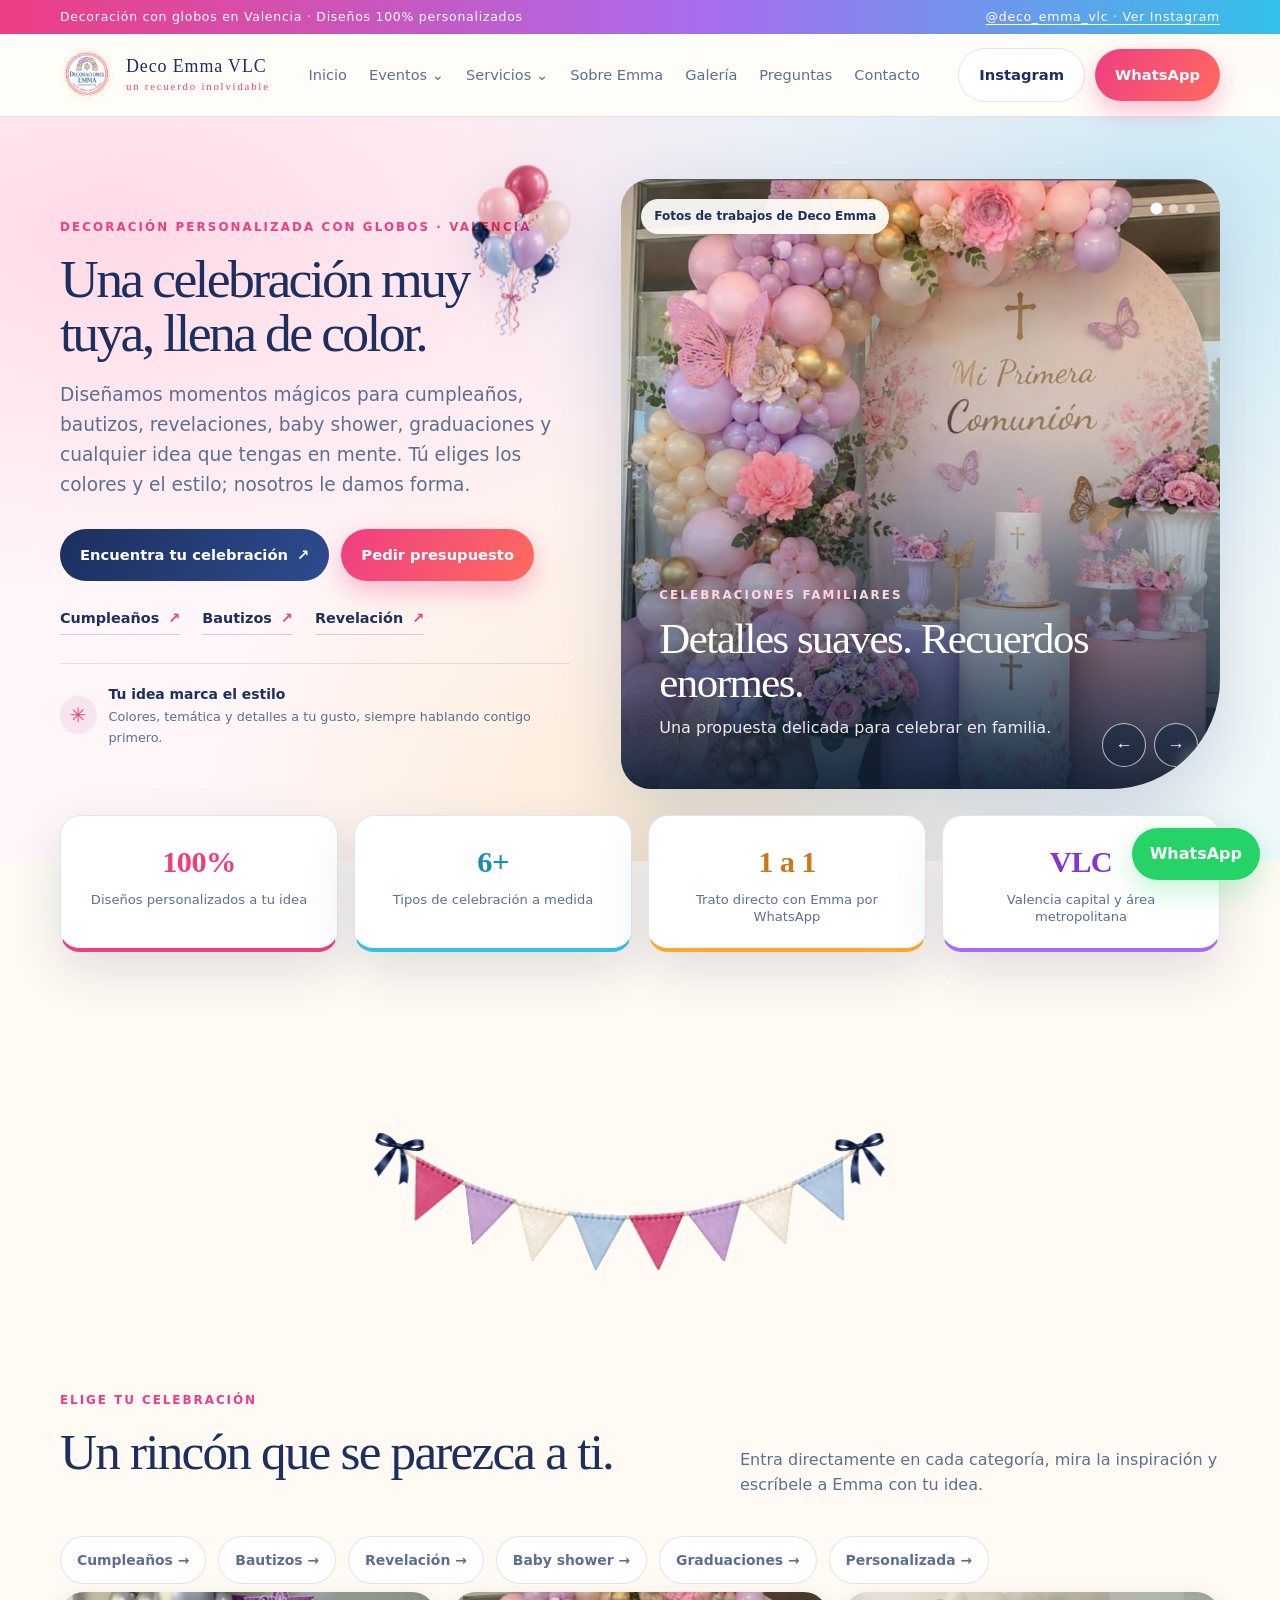
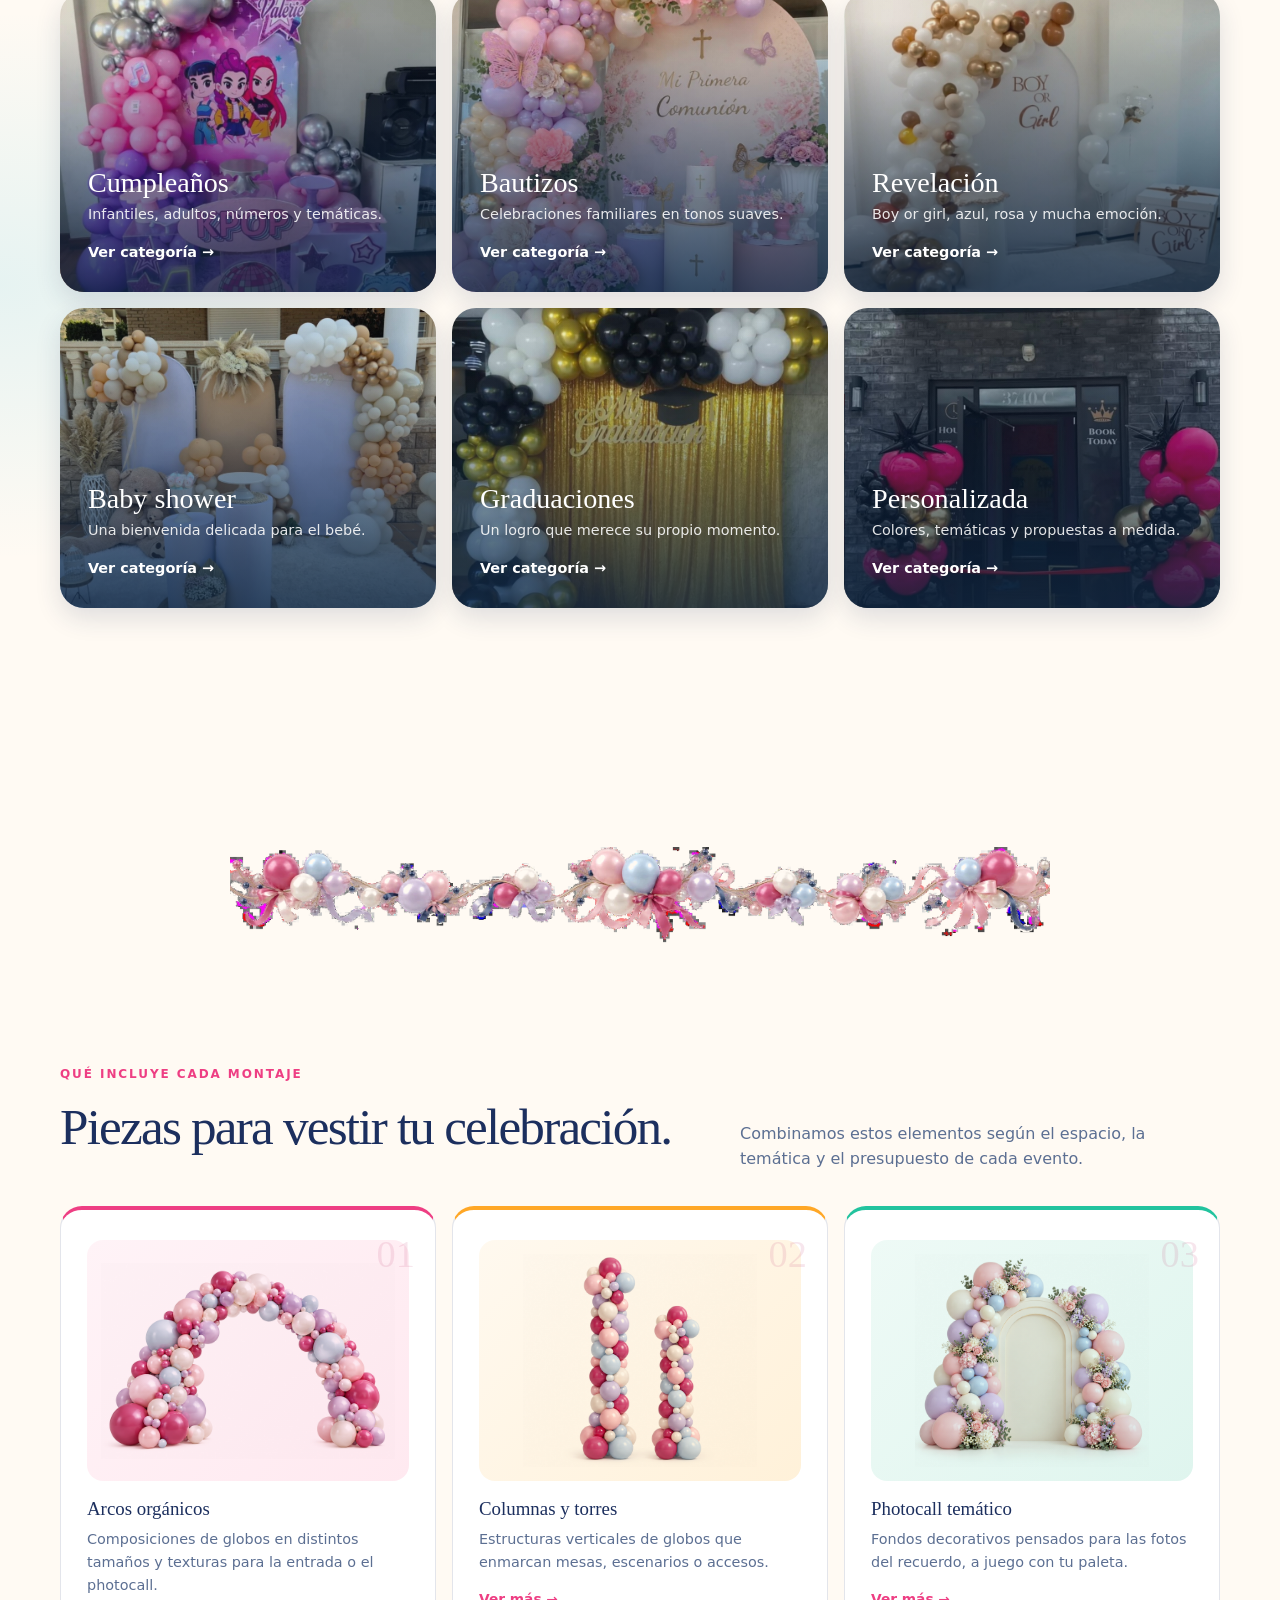
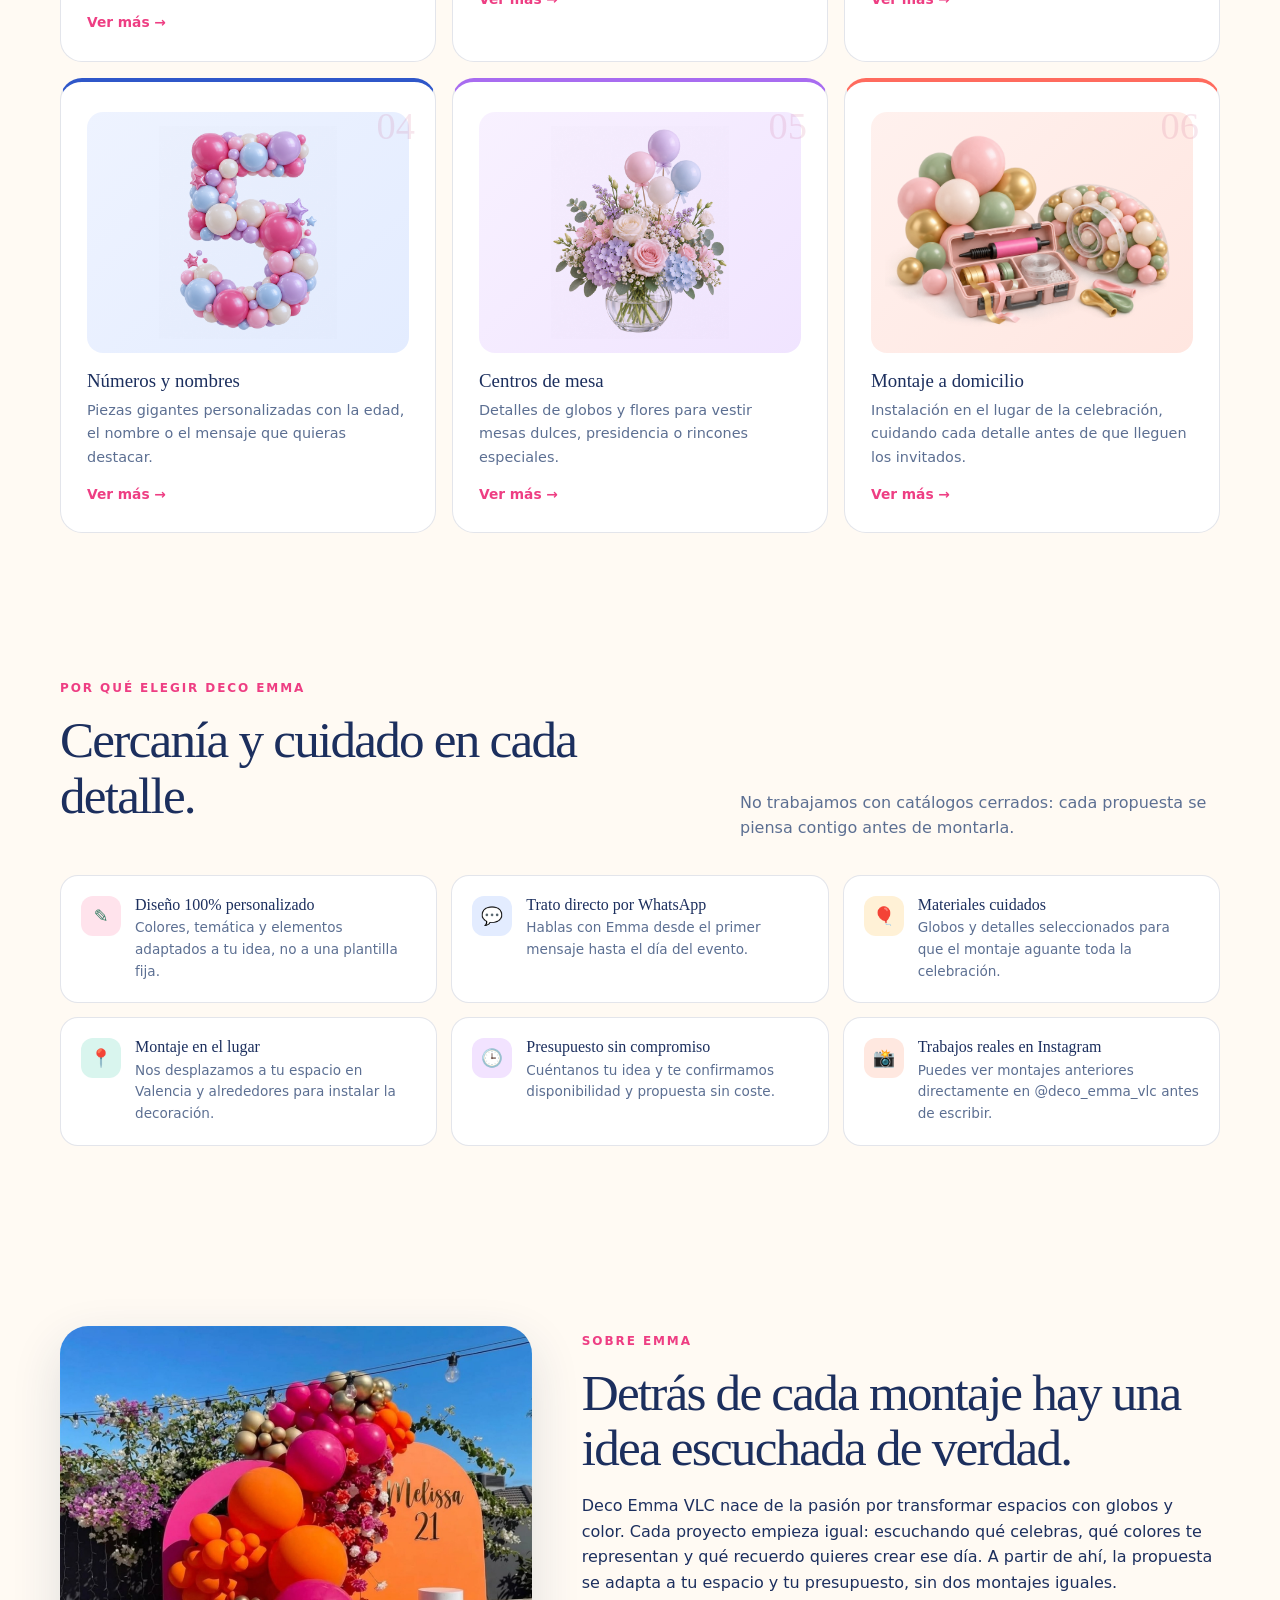
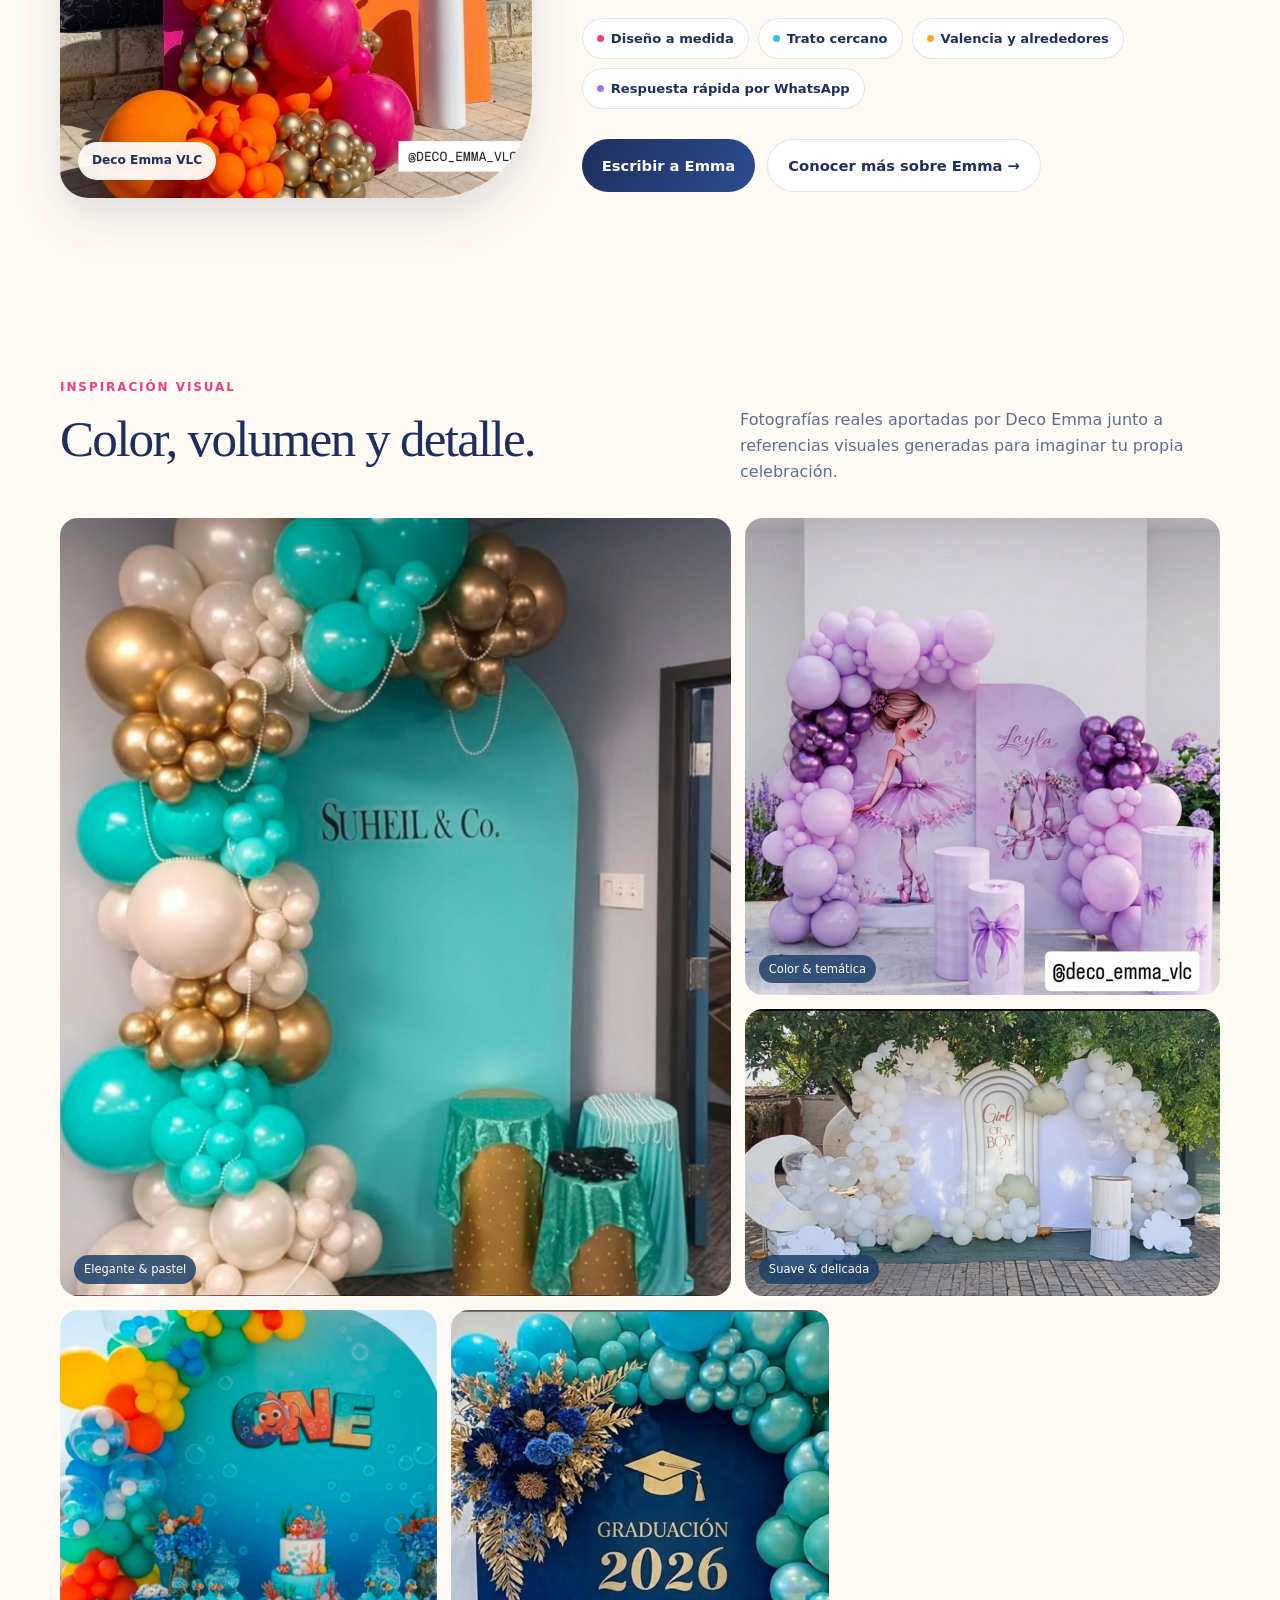
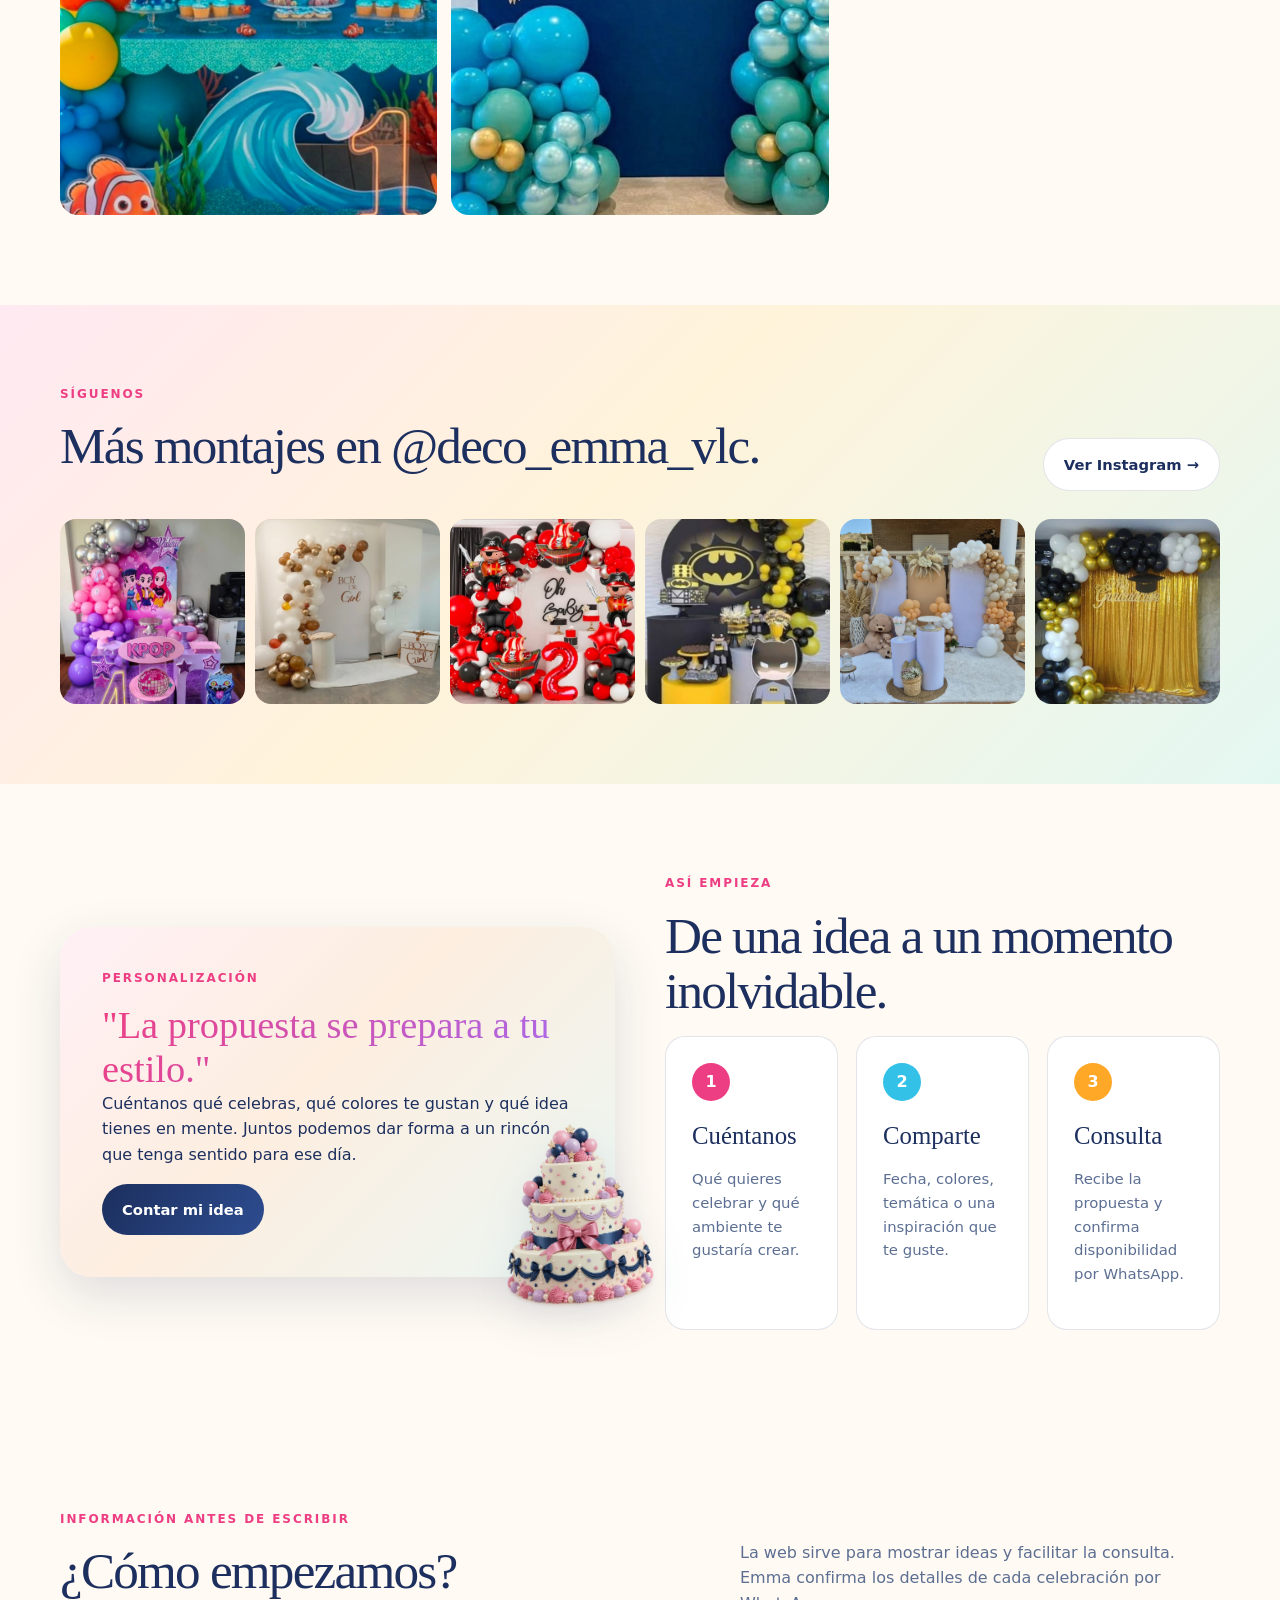
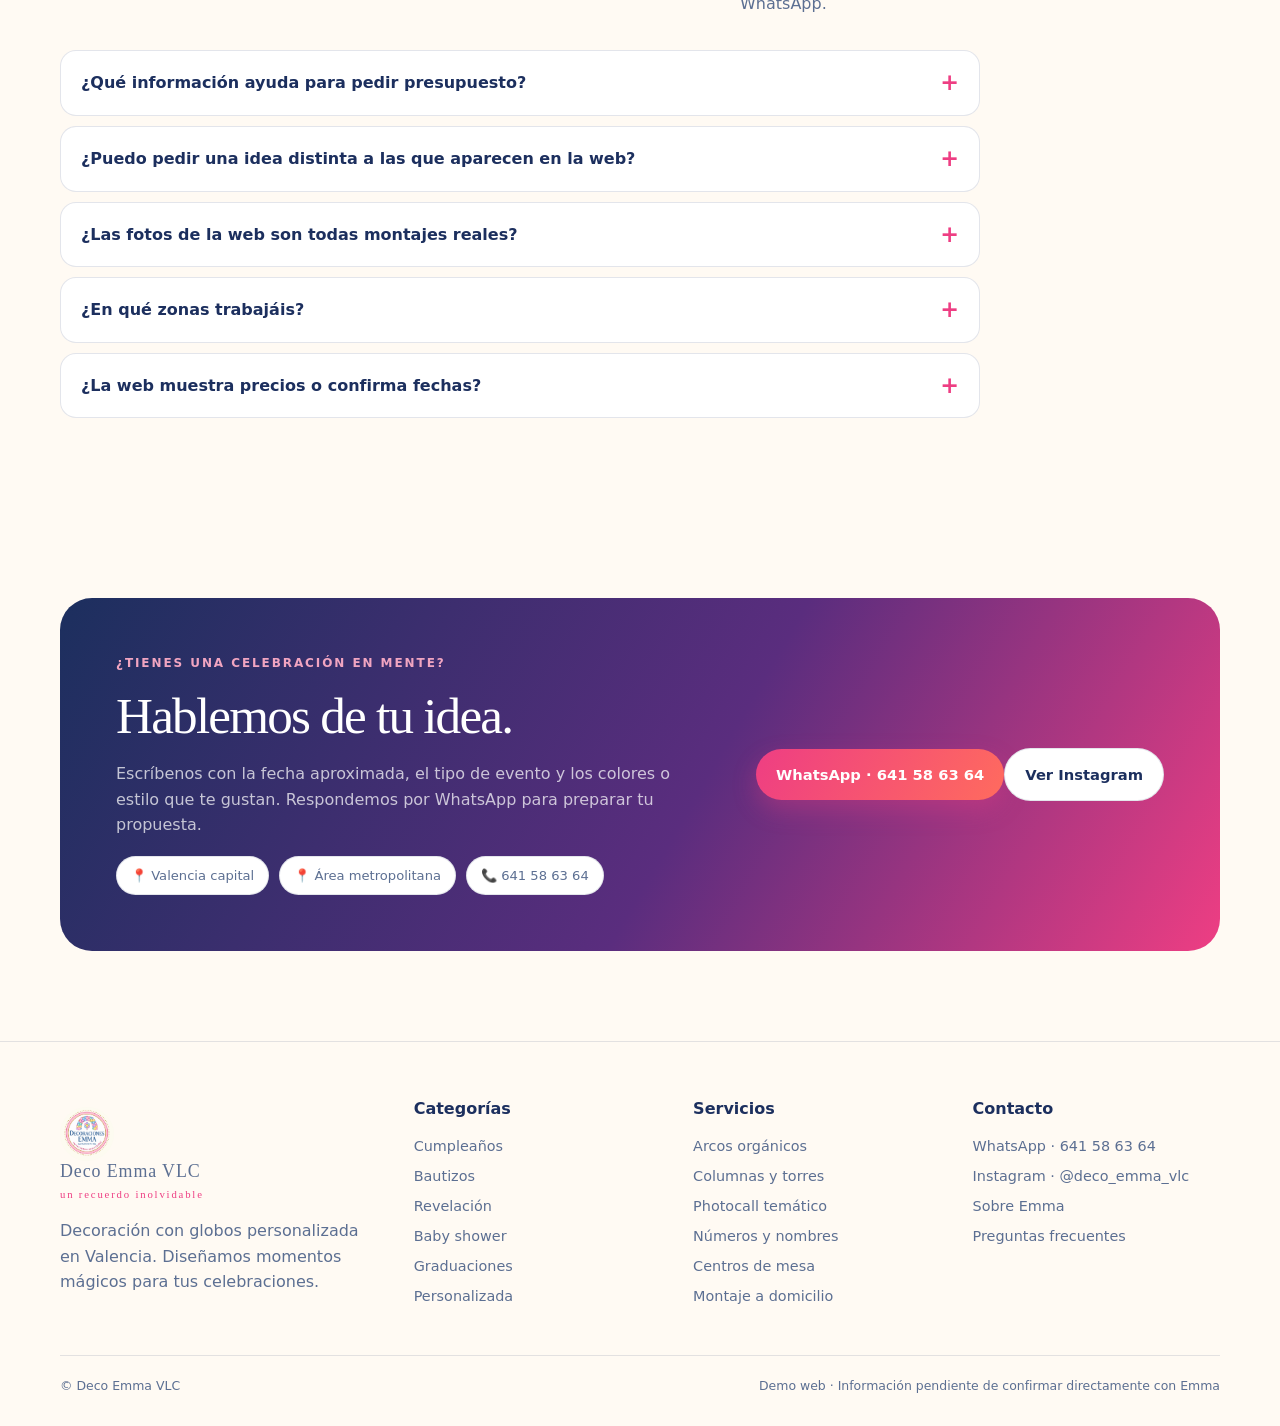
==== index.html @ 706a5e20 "Reemplaza la cenefa de banderines por versiones con fondo transparente real La imagen anterior mostr" ====
<!doctype html><html lang="es"><head>
<meta charset="utf-8"><meta name="viewport" content="width=device-width,initial-scale=1">
<title>Deco Emma VLC | Decoración con globos en Valencia</title><meta name="description" content="Decoración con globos personalizada en Valencia: cumpleaños, bautizos, revelaciones, baby shower, graduaciones y eventos a medida. Presupuesto por WhatsApp.">
<meta property="og:title" content="Deco Emma VLC | Decoración con globos en Valencia"><meta property="og:description" content="Cumpleaños, bautizos, revelaciones y mucho más. Diseños personalizados y trato directo con Emma."><meta property="og:image" content="assets/images/hero-decoemma.png">
<link rel="icon" href="logo.png"><link rel="stylesheet" href="assets/css/styles.css">
</head><body>
<div class="topbar"><div class="container topbar-inner"><span>Decoración con globos en Valencia · Diseños 100% personalizados</span><a href="https://www.instagram.com/deco_emma_vlc/" target="_blank" rel="noopener noreferrer">@deco_emma_vlc · Ver Instagram</a></div></div>
<header class="site-header"><div class="container nav"><a class="brand" href="index.html"><img src="logo.png" alt="Logo Deco Emma VLC"><span class="brand-name">Deco Emma VLC<span>un recuerdo inolvidable</span></span></a><button class="menu-toggle" aria-label="Abrir menú" aria-expanded="false">☰</button><nav class="nav-links" aria-label="Navegación principal"><a href="index.html">Inicio</a><a href="#categorias">Categorías</a><a href="#servicios">Servicios</a><a href="sobre-emma.html">Sobre Emma</a><a href="#inspiracion">Galería</a><a href="#preguntas">Preguntas</a><a href="#contacto">Contacto</a></nav><div class="nav-ctas"><a class="btn btn-soft" href="https://www.instagram.com/deco_emma_vlc/" target="_blank" rel="noopener noreferrer">Instagram</a><a class="btn btn-pink" href="https://wa.me/34641586364?text=Hola%20Emma%2C%20me%20gustar%C3%ADa%20consultar%20una%20decoraci%C3%B3n%20para%20mi%20celebraci%C3%B3n." target="_blank" rel="noopener noreferrer">WhatsApp</a></div></div></header>
<main>

<section class="hero"><div class="container hero-grid"><div class="hero-copy reveal"><img class="decor-img decor-balloons-hero" src="assets/images/decor/decor-balloons.webp" alt="" aria-hidden="true"><div class="eyebrow">Decoración personalizada con globos · Valencia</div><h1>Una celebración muy tuya, llena de color.</h1><p class="lead">Diseñamos momentos mágicos para cumpleaños, bautizos, revelaciones, baby shower, graduaciones y cualquier idea que tengas en mente. Tú eliges los colores y el estilo; nosotros le damos forma.</p><div class="hero-actions"><a class="btn btn-primary" href="#categorias">Encuentra tu celebración <span>↗</span></a><a class="btn btn-pink" href="https://wa.me/34641586364?text=Hola%20Emma%2C%20quiero%20consultar%20una%20decoraci%C3%B3n%20de%20globos%20personalizada." target="_blank" rel="noopener noreferrer">Pedir presupuesto</a></div><div class="hero-event-links" aria-label="Eventos destacados"><a href="cumpleanos.html">Cumpleaños <span>↗</span></a><a href="bautizos.html">Bautizos <span>↗</span></a><a href="revelacion.html">Revelación <span>↗</span></a></div><div class="hero-proof"><span class="proof-mark" aria-hidden="true">✳</span><span><strong>Tu idea marca el estilo</strong><small>Colores, temática y detalles a tu gusto, siempre hablando contigo primero.</small></span></div></div><div class="hero-banner" aria-label="Fotografías de decoraciones de Deco Emma"><div class="hero-slide active"><img src="assets/images/social-web/social-194041.jpg" alt="Decoración de bautizo en tonos rosa y lavanda con globos y flores"><div class="hero-slide-copy"><div class="eyebrow">Celebraciones familiares</div><h2>Detalles suaves. Recuerdos enormes.</h2><p>Una propuesta delicada para celebrar en familia.</p></div></div><div class="hero-slide"><img src="assets/images/social-web/social-193904.jpg" alt="Montaje de cumpleaños temático con globos fucsia y morados"><div class="hero-slide-copy"><div class="eyebrow">Cumpleaños temáticos</div><h2>Que su mundo favorito cobre vida.</h2><p>Color, globos y una temática muy especial.</p></div></div><div class="hero-slide"><img src="assets/images/social-web/social-194018.jpg" alt="Decoración de graduación con cortina dorada y globos negros, blancos y dorados"><div class="hero-slide-copy"><div class="eyebrow">Un logro para celebrar</div><h2>Hoy todo el esfuerzo brilla.</h2><p>Una celebración con presencia y personalidad.</p></div></div><div class="hero-photo-label">Fotos de trabajos de Deco Emma</div><div class="hero-dots" aria-label="Seleccionar fotografía"><button class="active" data-slide="0" aria-label="Ver fotografía 1"></button><button data-slide="1" aria-label="Ver fotografía 2"></button><button data-slide="2" aria-label="Ver fotografía 3"></button></div><div class="hero-controls"><button data-prev aria-label="Fotografía anterior">←</button><button data-next aria-label="Fotografía siguiente">→</button></div></div></div></section>

<div class="container"><div class="stats-bar reveal"><div class="stat-card"><strong>100%</strong><span>Diseños personalizados a tu idea</span></div><div class="stat-card"><strong>6+</strong><span>Tipos de celebración a medida</span></div><div class="stat-card"><strong>1 a 1</strong><span>Trato directo con Emma por WhatsApp</span></div><div class="stat-card"><strong>VLC</strong><span>Valencia capital y área metropolitana</span></div></div></div>

<section class="section" id="categorias"><div class="container"><img class="decor-garland-img decor-garland-flags" src="assets/images/decor/decor-garland-flags.png" alt="" aria-hidden="true"><div class="section-head"><div><div class="kicker">Elige tu celebración</div><h2>Un rincón que se parezca a ti.</h2></div><p>Entra directamente en cada categoría, mira la inspiración y escríbele a Emma con tu idea.</p></div><div class="service-strip"><a class="service-pill" href="cumpleanos.html">Cumpleaños →</a><a class="service-pill" href="bautizos.html">Bautizos →</a><a class="service-pill" href="revelacion.html">Revelación →</a><a class="service-pill" href="baby-shower.html">Baby shower →</a><a class="service-pill" href="graduaciones.html">Graduaciones →</a><a class="service-pill" href="decoracion-personalizada.html">Personalizada →</a></div><div class="category-grid">
<a class="category-card cc-cumpleanos" href="cumpleanos.html"><h3>Cumpleaños</h3><p>Infantiles, adultos, números y temáticas.</p><span class="card-arrow">Ver categoría →</span></a><a class="category-card cc-bautizos" href="bautizos.html"><h3>Bautizos</h3><p>Celebraciones familiares en tonos suaves.</p><span class="card-arrow">Ver categoría →</span></a><a class="category-card cc-revelacion" href="revelacion.html"><h3>Revelación</h3><p>Boy or girl, azul, rosa y mucha emoción.</p><span class="card-arrow">Ver categoría →</span></a><a class="category-card cc-babyshower" href="baby-shower.html"><h3>Baby shower</h3><p>Una bienvenida delicada para el bebé.</p><span class="card-arrow">Ver categoría →</span></a><a class="category-card cc-graduaciones" href="graduaciones.html"><h3>Graduaciones</h3><p>Un logro que merece su propio momento.</p><span class="card-arrow">Ver categoría →</span></a><a class="category-card cc-personalizada" href="decoracion-personalizada.html"><h3>Personalizada</h3><p>Colores, temáticas y propuestas a medida.</p><span class="card-arrow">Ver categoría →</span></a>
</div></div></section>

<section class="section section-tight" id="servicios"><div class="container"><img class="decor-garland-img decor-garland-balloons-banner" src="assets/images/decor/decor-garland-balloons.png" alt="" aria-hidden="true"><div class="section-head"><div><div class="kicker">Qué incluye cada montaje</div><h2>Piezas para vestir tu celebración.</h2></div><p>Combinamos estos elementos según el espacio, la temática y el presupuesto de cada evento.</p></div><div class="services-grid">
<a class="service-num-card" href="arcos-organicos.html"><span class="num">01</span><div class="service-img-wrap"><img src="assets/images/arco-organico.png" alt="Arco orgánico de globos en tonos pastel para la entrada de una celebración" loading="lazy"></div><h3>Arcos orgánicos</h3><p>Composiciones de globos en distintos tamaños y texturas para la entrada o el photocall.</p><span class="service-more">Ver más →</span></a>
<a class="service-num-card" href="columnas-torres.html"><span class="num">02</span><div class="service-img-wrap"><img src="assets/images/columnas-globos.png" alt="Columnas de globos de distintas alturas en tonos pastel" loading="lazy"></div><h3>Columnas y torres</h3><p>Estructuras verticales de globos que enmarcan mesas, escenarios o accesos.</p><span class="service-more">Ver más →</span></a>
<a class="service-num-card" href="photocall-tematico.html"><span class="num">03</span><div class="service-img-wrap"><img src="assets/images/photocall.png" alt="Photocall con arco de globos y flores en tonos pastel" loading="lazy"></div><h3>Photocall temático</h3><p>Fondos decorativos pensados para las fotos del recuerdo, a juego con tu paleta.</p><span class="service-more">Ver más →</span></a>
<a class="service-num-card" href="numeros-nombres.html"><span class="num">04</span><div class="service-img-wrap"><img src="assets/images/numeros-nombres.png" alt="Número gigante decorado con globos en tonos pastel" loading="lazy"></div><h3>Números y nombres</h3><p>Piezas gigantes personalizadas con la edad, el nombre o el mensaje que quieras destacar.</p><span class="service-more">Ver más →</span></a>
<a class="service-num-card" href="centros-mesa.html"><span class="num">05</span><div class="service-img-wrap"><img src="assets/images/centro-mesa.png" alt="Centro de mesa con flores y globos en tonos pastel" loading="lazy"></div><h3>Centros de mesa</h3><p>Detalles de globos y flores para vestir mesas dulces, presidencia o rincones especiales.</p><span class="service-more">Ver más →</span></a>
<a class="service-num-card" href="montaje-domicilio.html"><span class="num">06</span><div class="service-img-wrap"><img src="assets/images/montaje-domicilio.png" alt="Maletín de montaje con globos, cintas y herramientas para la instalación a domicilio" loading="lazy"></div><h3>Montaje a domicilio</h3><p>Instalación en el lugar de la celebración, cuidando cada detalle antes de que lleguen los invitados.</p><span class="service-more">Ver más →</span></a>
</div></div></section>

<section class="section section-tight"><div class="container"><div class="section-head"><div><div class="kicker">Por qué elegir Deco Emma</div><h2>Cercanía y cuidado en cada detalle.</h2></div><p>No trabajamos con catálogos cerrados: cada propuesta se piensa contigo antes de montarla.</p></div><div class="trust-grid">
<div class="trust-item"><div class="icon">✎</div><div><h3>Diseño 100% personalizado</h3><p>Colores, temática y elementos adaptados a tu idea, no a una plantilla fija.</p></div></div>
<div class="trust-item"><div class="icon">💬</div><div><h3>Trato directo por WhatsApp</h3><p>Hablas con Emma desde el primer mensaje hasta el día del evento.</p></div></div>
<div class="trust-item"><div class="icon">🎈</div><div><h3>Materiales cuidados</h3><p>Globos y detalles seleccionados para que el montaje aguante toda la celebración.</p></div></div>
<div class="trust-item"><div class="icon">📍</div><div><h3>Montaje en el lugar</h3><p>Nos desplazamos a tu espacio en Valencia y alrededores para instalar la decoración.</p></div></div>
<div class="trust-item"><div class="icon">🕒</div><div><h3>Presupuesto sin compromiso</h3><p>Cuéntanos tu idea y te confirmamos disponibilidad y propuesta sin coste.</p></div></div>
<div class="trust-item"><div class="icon">📸</div><div><h3>Trabajos reales en Instagram</h3><p>Puedes ver montajes anteriores directamente en @deco_emma_vlc antes de escribir.</p></div></div>
</div></div></section>

<section class="section" id="sobre-emma"><div class="container about-split"><div class="about-photo"><img src="assets/images/social-web/social-193930.jpg" alt="Detalle de un montaje de globos realizado por Deco Emma VLC"><span class="about-tag">Deco Emma VLC</span></div><div><div class="kicker">Sobre Emma</div><h2>Detrás de cada montaje hay una idea escuchada de verdad.</h2><p>Deco Emma VLC nace de la pasión por transformar espacios con globos y color. Cada proyecto empieza igual: escuchando qué celebras, qué colores te representan y qué recuerdo quieres crear ese día. A partir de ahí, la propuesta se adapta a tu espacio y tu presupuesto, sin dos montajes iguales.</p><div class="badge-row"><span class="badge-pill"><span class="dot"></span>Diseño a medida</span><span class="badge-pill"><span class="dot"></span>Trato cercano</span><span class="badge-pill"><span class="dot"></span>Valencia y alrededores</span><span class="badge-pill"><span class="dot"></span>Respuesta rápida por WhatsApp</span></div><div class="hero-actions"><a class="btn btn-primary" href="https://wa.me/34641586364?text=Hola%20Emma%2C%20me%20gustar%C3%ADa%20conocer%20m%C3%A1s%20sobre%20c%C3%B3mo%20trabajas." target="_blank" rel="noopener noreferrer">Escribir a Emma</a><a class="btn btn-soft" href="sobre-emma.html">Conocer más sobre Emma →</a></div></div></div></section>

<section class="section" id="inspiracion"><div class="container"><div class="section-head"><div><div class="kicker">Inspiración visual</div><h2>Color, volumen y detalle.</h2></div><p>Fotografías reales aportadas por Deco Emma junto a referencias visuales generadas para imaginar tu propia celebración.</p></div><div class="gallery"><figure><img data-lightbox="assets/images/social-web/social-194032.jpg" src="assets/images/social-web/social-194032.jpg" alt="Arco orgánico de globos en una celebración luminosa" loading="lazy"><figcaption>Elegante &amp; pastel</figcaption></figure><figure><img data-lightbox="assets/images/social-web/social-193919.jpg" src="assets/images/social-web/social-193919.jpg" alt="Decoración colorida de inspiración para cumpleaños" loading="lazy"><figcaption>Color &amp; temática</figcaption></figure><figure><img data-lightbox="assets/images/social-web/social-194003.jpg" src="assets/images/social-web/social-194003.jpg" alt="Decoración neutra de inspiración para baby shower" loading="lazy"><figcaption>Suave &amp; delicada</figcaption></figure><figure><img data-lightbox="assets/images/social-web/social-193950.jpg" src="assets/images/social-web/social-193950.jpg" alt="Detalle de globos de colores" loading="lazy"></figure><figure><img data-lightbox="assets/images/social-web/social-194025.jpg" src="assets/images/social-web/social-194025.jpg" alt="Detalle de globos en tonos neutros" loading="lazy"></figure></div></div></section>

<section class="insta-band"><div class="container"><div class="insta-head"><div><div class="kicker">Síguenos</div><h2>Más montajes en @deco_emma_vlc.</h2></div><a class="btn btn-soft" href="https://www.instagram.com/deco_emma_vlc/" target="_blank" rel="noopener noreferrer">Ver Instagram →</a></div><div class="insta-grid">
<a href="https://www.instagram.com/deco_emma_vlc/" target="_blank" rel="noopener noreferrer"><img src="assets/images/social-web/social-193904.jpg" alt="Trabajo publicado en Instagram por Deco Emma VLC" loading="lazy"></a>
<a href="https://www.instagram.com/deco_emma_vlc/" target="_blank" rel="noopener noreferrer"><img src="assets/images/social-web/social-193912.jpg" alt="Trabajo publicado en Instagram por Deco Emma VLC" loading="lazy"></a>
<a href="https://www.instagram.com/deco_emma_vlc/" target="_blank" rel="noopener noreferrer"><img src="assets/images/social-web/social-193924.jpg" alt="Trabajo publicado en Instagram por Deco Emma VLC" loading="lazy"></a>
<a href="https://www.instagram.com/deco_emma_vlc/" target="_blank" rel="noopener noreferrer"><img src="assets/images/social-web/social-193956.jpg" alt="Trabajo publicado en Instagram por Deco Emma VLC" loading="lazy"></a>
<a href="https://www.instagram.com/deco_emma_vlc/" target="_blank" rel="noopener noreferrer"><img src="assets/images/social-web/social-194009.jpg" alt="Trabajo publicado en Instagram por Deco Emma VLC" loading="lazy"></a>
<a href="https://www.instagram.com/deco_emma_vlc/" target="_blank" rel="noopener noreferrer"><img src="assets/images/social-web/social-194018.jpg" alt="Trabajo publicado en Instagram por Deco Emma VLC" loading="lazy"></a>
</div></div></section>

<section class="section"><div class="container split"><div class="soft-panel"><img class="decor-img decor-cake-panel" src="assets/images/decor/decor-cake.webp" alt="" aria-hidden="true"><div class="kicker">Personalización</div><div class="quote">"La propuesta se prepara a tu estilo."</div><p>Cuéntanos qué celebras, qué colores te gustan y qué idea tienes en mente. Juntos podemos dar forma a un rincón que tenga sentido para ese día.</p><a class="btn btn-primary" href="https://wa.me/34641586364?text=Hola%20Emma%2C%20te%20cuento%20mi%20idea%20para%20una%20decoraci%C3%B3n%20personalizada." target="_blank" rel="noopener noreferrer">Contar mi idea</a></div><div><div class="kicker">Así empieza</div><h2>De una idea a un momento inolvidable.</h2><div class="steps"><div class="step"><div class="step-no">1</div><h3>Cuéntanos</h3><p>Qué quieres celebrar y qué ambiente te gustaría crear.</p></div><div class="step"><div class="step-no">2</div><h3>Comparte</h3><p>Fecha, colores, temática o una inspiración que te guste.</p></div><div class="step"><div class="step-no">3</div><h3>Consulta</h3><p>Recibe la propuesta y confirma disponibilidad por WhatsApp.</p></div></div></div></div></section>

<section class="section" id="preguntas"><div class="container"><div class="section-head"><div><div class="kicker">Información antes de escribir</div><h2>¿Cómo empezamos?</h2></div><p>La web sirve para mostrar ideas y facilitar la consulta. Emma confirma los detalles de cada celebración por WhatsApp.</p></div><div class="faq-list">
<details><summary>¿Qué información ayuda para pedir presupuesto?</summary><p>Indica tipo de celebración, fecha aproximada, colores o temática y comparte una imagen de referencia si tienes una. Puedes escribir directamente al 641 58 63 64.</p></details>
<details><summary>¿Puedo pedir una idea distinta a las que aparecen en la web?</summary><p>Sí. Utiliza la página de decoración personalizada para explicar tu propuesta y compartir referencias, o escribe directamente por WhatsApp.</p></details>
<details><summary>¿Las fotos de la web son todas montajes reales?</summary><p>La galería combina fotos aportadas por Deco Emma con imágenes generadas para mostrar inspiración. Cada bloque indica cuándo se trata de una referencia visual.</p></details>
<details><summary>¿En qué zonas trabajáis?</summary><p>Principalmente en Valencia capital y su área metropolitana. Consulta tu ubicación exacta por WhatsApp para confirmar el desplazamiento.</p></details>
<details><summary>¿La web muestra precios o confirma fechas?</summary><p>No. El presupuesto, la disponibilidad, el transporte y los elementos incluidos se consultan siempre directamente con Emma.</p></details>
</div></div></section>

<section class="section" id="contacto"><div class="container cta-band"><div><div class="kicker" style="color:#f1a5c1">¿Tienes una celebración en mente?</div><h2>Hablemos de tu idea.</h2><p>Escríbenos con la fecha aproximada, el tipo de evento y los colores o estilo que te gustan. Respondemos por WhatsApp para preparar tu propuesta.</p><div class="zones-band"><span>📍 Valencia capital</span><span>📍 Área metropolitana</span><span>📞 641 58 63 64</span></div></div><div><a class="btn btn-pink" href="https://wa.me/34641586364?text=Hola%20Emma%2C%20quiero%20consultar%20una%20decoraci%C3%B3n%20para%20mi%20celebraci%C3%B3n." target="_blank" rel="noopener noreferrer">WhatsApp · 641 58 63 64</a><a class="btn btn-soft" href="https://www.instagram.com/deco_emma_vlc/" target="_blank" rel="noopener noreferrer">Ver Instagram</a></div></div></section>

</main><footer class="footer"><div class="container footer-grid"><div><a class="brand" href="index.html"><img src="logo.png" alt="Logo Deco Emma VLC"><span class="brand-name">Deco Emma VLC<span>un recuerdo inolvidable</span></span></a><p style="margin-top:18px;color:var(--muted)">Decoración con globos personalizada en Valencia. Diseñamos momentos mágicos para tus celebraciones.</p></div><div><h3>Categorías</h3><a href="cumpleanos.html">Cumpleaños</a><a href="bautizos.html">Bautizos</a><a href="revelacion.html">Revelación</a><a href="baby-shower.html">Baby shower</a><a href="graduaciones.html">Graduaciones</a><a href="decoracion-personalizada.html">Personalizada</a></div><div><h3>Servicios</h3><a href="arcos-organicos.html">Arcos orgánicos</a><a href="columnas-torres.html">Columnas y torres</a><a href="photocall-tematico.html">Photocall temático</a><a href="numeros-nombres.html">Números y nombres</a><a href="centros-mesa.html">Centros de mesa</a><a href="montaje-domicilio.html">Montaje a domicilio</a></div><div><h3>Contacto</h3><a href="https://wa.me/34641586364" target="_blank" rel="noopener noreferrer">WhatsApp · 641 58 63 64</a><a href="https://www.instagram.com/deco_emma_vlc/" target="_blank" rel="noopener noreferrer">Instagram · @deco_emma_vlc</a><a href="sobre-emma.html">Sobre Emma</a><a href="#preguntas">Preguntas frecuentes</a></div></div><div class="container footer-bottom"><span>© Deco Emma VLC</span><span>Demo web · Información pendiente de confirmar directamente con Emma</span></div></footer><a class="wa-float" href="https://wa.me/34641586364" target="_blank" rel="noopener noreferrer" aria-label="Abrir WhatsApp">WhatsApp</a><div class="modal" aria-hidden="true"><button class="modal-close" aria-label="Cerrar imagen">×</button><img src="" alt=""></div><script src="assets/js/script.js"></script></body></html>
---- assets/css/styles.css ----
:root {
  --ink: #1c2f5e;
  --muted: #5c6f92;
  --pink: #ff8fb3;
  --pink-deep: #ee3e83;
  --gold: #ffa726;
  --sun: #ffce3d;
  --coral: #ff6b5e;
  --sky: #33c1e8;
  --mint: #22c39e;
  --lilac: #a86cf0;
  --cream: #fffaf3;
  --white: #ffffff;
  --line: rgba(28,47,94,.12);
  --shadow: 0 18px 50px rgba(28,47,94,.14);
  --radius: 24px;
  --confetti: radial-gradient(circle, var(--pink) 3px, transparent 3px) 0 0/48px 48px, radial-gradient(circle, var(--sky) 3px, transparent 3px) 20px 24px/64px 64px, radial-gradient(circle, var(--sun) 3px, transparent 3px) 40px 8px/56px 56px, radial-gradient(circle, var(--lilac) 3px, transparent 3px) 10px 36px/72px 72px;
}
* { box-sizing: border-box; }
html { scroll-behavior: smooth; }
body { margin: 0; color: var(--ink); background: radial-gradient(ellipse 900px 500px at 100% 0%, rgba(255,143,179,.14), transparent 60%), radial-gradient(ellipse 800px 500px at 0% 20%, rgba(51,193,232,.12), transparent 55%), var(--cream); font-family: Inter, ui-sans-serif, system-ui, -apple-system, BlinkMacSystemFont, "Segoe UI", sans-serif; line-height: 1.6; }
img { max-width: 100%; display: block; }
a { color: inherit; text-decoration: none; }
button, a { -webkit-tap-highlight-color: transparent; }
:focus-visible { outline: 3px solid var(--pink-deep); outline-offset: 4px; }
.container { width: min(1160px, calc(100% - 40px)); margin: 0 auto; }
.topbar { background: linear-gradient(90deg,var(--pink-deep),var(--lilac) 55%,var(--sky)); color: #fff; font-size: .78rem; letter-spacing: .06em; }
.topbar-inner { display:flex; justify-content:space-between; align-items:center; min-height:34px; gap:16px; }
.topbar a { color:#fff; text-decoration: underline; text-underline-offset: 3px; }
.site-header { position: sticky; top:0; z-index:20; background: rgba(255,253,248,.94); backdrop-filter: blur(14px); border-bottom: 1px solid var(--line); }
.nav { min-height: 82px; display:flex; align-items:center; justify-content:space-between; gap:20px; }
.brand { display:flex; align-items:center; gap:12px; min-width: 210px; }
.brand img { width:54px; height:54px; object-fit:cover; border-radius:50%; }
.brand-name { font-family: Georgia, serif; font-size:1.12rem; letter-spacing:.05em; line-height:1.05; }
.brand-name span { display:block; color:var(--pink-deep); font-size:.67rem; font-family:inherit; letter-spacing:.17em; margin-top:5px; }
.nav-links { display:flex; align-items:center; gap:22px; font-size:.91rem; color:var(--muted); }
.nav-links a:hover { color:var(--pink-deep); }
.nav-ctas { display:flex; align-items:center; gap:10px; }
.menu-toggle { display:none; border:1px solid var(--line); background:var(--white); color:var(--ink); padding:10px 12px; border-radius:12px; font-size:1.1rem; }
.btn { display:inline-flex; justify-content:center; align-items:center; gap:9px; border:0; border-radius:999px; padding:14px 20px; font-weight:700; font-size:.92rem; transition: transform .2s ease, box-shadow .2s ease, background .2s ease; cursor:pointer; }
.btn:hover { transform:translateY(-2px) scale(1.02); box-shadow:0 14px 28px rgba(28,47,94,.22); }
.btn-primary { color:#fff; background:linear-gradient(120deg,var(--ink),#2d4c8f); }
.btn-pink { color:#fff; background:linear-gradient(120deg,var(--pink-deep),var(--coral)); box-shadow:0 10px 24px rgba(238,62,131,.32); }
.btn-soft { background:#fff; color:var(--ink); border:1px solid var(--line); }
.hero { padding: clamp(34px,5vw,62px) 0 clamp(42px,6vw,72px); overflow:hidden; position:relative; background:radial-gradient(ellipse at 8% 15%,rgba(255,143,179,.28),transparent 42%),radial-gradient(ellipse at 92% 8%,rgba(51,193,232,.22),transparent 45%),radial-gradient(ellipse at 50% 100%,rgba(255,206,61,.18),transparent 50%),linear-gradient(120deg,#fff8fb,#fef4f8 58%,#eef9fb); }
.hero::before { content:""; position:absolute; inset:0; background-image:var(--confetti); opacity:.5; pointer-events:none; }
.hero-grid { display:grid; grid-template-columns:minmax(0,.88fr) minmax(0,1.12fr); align-items:center; gap:clamp(24px,4vw,52px); }
.hero-copy { padding:18px 0 20px; }
.hero .reveal { animation:none; opacity:1; }
.eyebrow { color:var(--pink-deep); text-transform:uppercase; letter-spacing:.18em; font-size:.74rem; font-weight:800; }
h1,h2,h3 { font-family: Georgia, "Times New Roman", serif; line-height:1.08; margin:0 0 18px; font-weight:500; }
h1 { font-size:clamp(3rem,6.4vw,5.8rem); letter-spacing:-.045em; }
h2 { font-size:clamp(2.2rem,4vw,3.5rem); letter-spacing:-.035em; }
h3 { font-size:1.55rem; }
p { margin:0 0 16px; }
.lead { color:var(--muted); font-size:1.16rem; max-width:570px; }
.hero-actions { display:flex; flex-wrap:wrap; gap:12px; margin-top:30px; }
.hero h1 { max-width:590px; font-size:clamp(3rem,4.8vw,4.65rem); line-height:1.01; letter-spacing:-.05em; margin:15px 0 20px; }
.hero-event-links { display:flex; flex-wrap:wrap; gap:9px 22px; margin-top:26px; }
.hero-event-links a { color:var(--ink); font-size:.9rem; font-weight:750; border-bottom:1px solid rgba(25,61,103,.2); padding-bottom:4px; }
.hero-event-links a span { color:var(--pink-deep); margin-left:4px; }
.hero-proof { display:flex; align-items:center; gap:12px; margin-top:28px; padding-top:19px; border-top:1px solid var(--line); }
.proof-mark { width:38px; height:38px; display:grid; place-items:center; border-radius:50%; background:#f6e5ec; color:var(--pink-deep); font-size:1.25rem; }
.hero-proof strong,.hero-proof small { display:block; }
.hero-proof strong { font-size:.87rem; }
.hero-proof small { color:var(--muted); margin-top:2px; font-size:.8rem; }
.hero-visual { min-height:520px; position:relative; }
.hero-image { height:520px; width:100%; object-fit:cover; border-radius:32px 32px 120px 32px; box-shadow:var(--shadow); background:linear-gradient(135deg,var(--sky),#fff,var(--pink)); }
.hero-note { position:absolute; left:-24px; bottom:24px; width:180px; padding:18px; background:#fff; border:1px solid var(--line); border-radius:18px; box-shadow:var(--shadow); font-size:.86rem; }
.hero-note strong { display:block; font-family:Georgia,serif; font-size:1.2rem; margin-bottom:4px; }
.section { padding:90px 0; }
.section-head { display:flex; justify-content:space-between; align-items:end; gap:24px; margin-bottom:34px; }
.section-head p { color:var(--muted); max-width:480px; margin:0; }
.kicker { color:var(--pink-deep); font-size:.75rem; font-weight:800; text-transform:uppercase; letter-spacing:.16em; margin-bottom:14px; }
.category-grid { display:grid; grid-template-columns:repeat(3,1fr); gap:16px; }
.category-card { min-height:260px; padding:24px; display:flex; flex-direction:column; justify-content:flex-end; position:relative; overflow:hidden; border-radius:var(--radius); color:#fff; isolation:isolate; transition:transform .3s ease, box-shadow .3s ease; box-shadow:0 10px 26px rgba(28,47,94,.14); }
.category-card:hover { transform:translateY(-6px) scale(1.015); }
.cc-cumpleanos:hover { box-shadow:0 20px 40px rgba(238,62,131,.4); }
.cc-bautizos:hover { box-shadow:0 20px 40px rgba(168,108,240,.4); }
.cc-revelacion:hover { box-shadow:0 20px 40px rgba(51,193,232,.4); }
.cc-babyshower:hover { box-shadow:0 20px 40px rgba(255,167,38,.4); }
.cc-graduaciones:hover { box-shadow:0 20px 40px rgba(34,195,158,.4); }
.cc-personalizada:hover { box-shadow:0 20px 40px rgba(255,107,94,.4); }
.category-card { --card-image: linear-gradient(135deg,var(--pink),var(--sky)); }
.category-card::before { content:""; position:absolute; inset:0; z-index:-2; background-image:linear-gradient(180deg,rgba(25,61,103,.04),rgba(25,61,103,.18)),var(--card-image); background-size:cover; background-position:center; transition:transform .5s ease, filter .5s ease; }
.cc-cumpleanos { --card-image: url('../images/social-web/social-193904.jpg'); }
.cc-bautizos { --card-image: url('../images/social-web/social-194041.jpg'); }
.cc-revelacion { --card-image: url('../images/social-web/social-193912.jpg'); }
.cc-babyshower { --card-image: url('../images/social-web/social-194009.jpg'); }
.cc-graduaciones { --card-image: url('../images/social-web/social-194018.jpg'); }
.cc-personalizada { --card-image: url('../images/social-web/social-193943.jpg'); }
.category-card:hover::before { transform:scale(1.05); }
.category-card::after { content:""; position:absolute; inset:0; z-index:-1; background:linear-gradient(180deg,rgba(15,37,63,.02) 10%,rgba(15,37,63,.78)); transition:background .35s ease; }
.category-card:hover::after { background:linear-gradient(180deg,rgba(15,37,63,.02) 10%,rgba(15,37,63,.9)); }
.category-card h3 { margin-bottom:5px; }
.category-card p { margin:0; opacity:.88; font-size:.9rem; }
.card-arrow { margin-top:15px; font-size:.9rem; font-weight:800; }
.color-pink { --card-bg: linear-gradient(135deg,#e38ead,#8fa9ce); }
.color-blue { --card-bg: linear-gradient(135deg,#7db4d8,#1f4e79); }
.color-lilac { --card-bg: linear-gradient(135deg,#b99bcf,#dfc7dc); }
.color-mint { --card-bg: linear-gradient(135deg,#89bca8,#e4cda5); }
.color-gold { --card-bg: linear-gradient(135deg,#d2a738,#c85d84); }
.color-night { --card-bg: linear-gradient(135deg,#273a58,#ba5a7d); }
.split { display:grid; grid-template-columns:1fr 1fr; gap:50px; align-items:center; }
.soft-panel { padding:42px; background:linear-gradient(135deg,#fff0f6,#fdeee0 45%,#eaf7f4); border-radius:32px; box-shadow:var(--shadow); }
.quote { font-family:Georgia,serif; font-size:clamp(1.7rem,3vw,2.8rem); line-height:1.15; background:linear-gradient(120deg,var(--pink-deep),var(--lilac)); -webkit-background-clip:text; background-clip:text; color:transparent; }
.steps { display:grid; grid-template-columns:repeat(3,1fr); gap:18px; }
.step { padding:26px; background:#fff; border:1px solid var(--line); border-radius:20px; }
.step-no { width:38px; height:38px; display:grid; place-items:center; color:#fff; background:var(--pink-deep); border-radius:50%; font-weight:800; margin-bottom:22px; }
.steps .step:nth-child(3n+1) .step-no { background:var(--pink-deep); }
.steps .step:nth-child(3n+2) .step-no { background:var(--sky); }
.steps .step:nth-child(3n+3) .step-no { background:var(--gold); }
.steps .step { transition:transform .25s ease, box-shadow .25s ease; }
.steps .step:hover { transform:translateY(-4px); box-shadow:var(--shadow); }
.step p { color:var(--muted); font-size:.93rem; }
.gallery { display:grid; grid-template-columns:repeat(12,1fr); gap:14px; }
.gallery figure { margin:0; min-height:230px; position:relative; overflow:hidden; border-radius:18px; background:#eee; cursor:zoom-in; }
.gallery figure:nth-child(1) { grid-column:span 7; grid-row:span 2; }
.gallery figure:nth-child(2), .gallery figure:nth-child(3) { grid-column:span 5; }
.gallery figure:nth-child(n+4) { grid-column:span 4; }
.gallery img { width:100%; height:100%; object-fit:cover; transition:transform .35s ease; }
.gallery figure:hover img { transform:scale(1.04); }
.gallery figcaption { position:absolute; left:14px; bottom:12px; background:rgba(25,61,103,.82); color:#fff; border-radius:999px; padding:5px 10px; font-size:.72rem; }
.page-hero { padding:70px 0 54px; position:relative; overflow:hidden; background:radial-gradient(ellipse at 10% 10%,rgba(255,143,179,.3),transparent 45%),radial-gradient(ellipse at 90% 20%,rgba(51,193,232,.24),transparent 48%),linear-gradient(115deg,#fff6fa 0%,#fffdf8 52%,#eff8fb 100%); }
.page-hero::before { content:""; position:absolute; inset:0; background-image:var(--confetti); opacity:.4; pointer-events:none; }
.page-hero .container { position:relative; }
.page-hero-grid { display:grid; grid-template-columns:1fr .85fr; gap:48px; align-items:center; }
.page-hero-art { height:320px; border-radius:28px 28px 90px 28px; background:linear-gradient(135deg,var(--pink),var(--sky),var(--lilac)); box-shadow:var(--shadow); overflow:hidden; }
.page-hero-art img { width:100%; height:100%; object-fit:cover; }
.chips { display:flex; flex-wrap:wrap; gap:8px; margin-top:22px; }
.chip { padding:8px 13px; border-radius:999px; background:#fff; border:1px solid var(--line); color:var(--muted); font-size:.82rem; font-weight:700; }
.chip:nth-child(4n+1) { background:#ffe3ec; color:#c22563; border-color:transparent; }
.chip:nth-child(4n+2) { background:#e3f6ff; color:#1590b3; border-color:transparent; }
.chip:nth-child(4n+3) { background:#fff3d6; color:#c9791a; border-color:transparent; }
.chip:nth-child(4n+4) { background:#f2e3ff; color:#8535d6; border-color:transparent; }
.cta-band { padding:56px; border-radius:32px; background:linear-gradient(120deg,var(--ink),#5a2d7e 55%,var(--pink-deep)); color:#fff; display:flex; align-items:center; justify-content:space-between; gap:28px; position:relative; overflow:hidden; }
.cta-band::before { content:""; position:absolute; inset:0; background-image:var(--confetti); opacity:.28; pointer-events:none; }
.cta-band > * { position:relative; }
.cta-band p { color:rgba(255,255,255,.72); max-width:570px; }
.cta-band .btn-soft { color:var(--ink); }
.footer { padding:58px 0 30px; border-top:1px solid var(--line); }
.footer-grid { display:grid; grid-template-columns:1.3fr 1fr 1fr 1fr; gap:32px; }
.footer h3 { font-size:1rem; font-family:inherit; font-weight:800; }
.footer a { color:var(--muted); display:block; margin:7px 0; font-size:.9rem; }
.footer-bottom { display:flex; justify-content:space-between; gap:20px; border-top:1px solid var(--line); margin-top:40px; padding-top:20px; color:var(--muted); font-size:.78rem; }
.wa-float { position:fixed; right:20px; bottom:20px; z-index:25; background:#25d366; color:#fff; border-radius:999px; padding:13px 18px; font-weight:800; box-shadow:0 10px 30px rgba(37,211,102,.28); }
.hero-banner { position:relative; min-height:clamp(490px,48vw,610px); border-radius:30px 30px 110px 30px; overflow:hidden; box-shadow:0 28px 70px rgba(25,61,103,.18); background:#d9c9e7; isolation:isolate; }
.hero-slide { position:absolute; inset:0; opacity:0; visibility:hidden; transition:opacity .55s ease, visibility .55s ease; }
.hero-slide.active { opacity:1; visibility:visible; }
.hero-slide img { width:100%; height:100%; object-fit:cover; }
.hero-slide::after { content:""; position:absolute; inset:0; background:linear-gradient(180deg,rgba(11,28,48,.02) 40%,rgba(11,28,48,.15) 54%,rgba(11,28,48,.92) 100%); }
.hero-slide-copy { position:absolute; z-index:1; left:clamp(20px,3vw,38px); bottom:clamp(28px,4vw,48px); width:min(500px,calc(100% - 64px)); color:#fff; }
.hero-slide-copy .eyebrow { color:#ffd4e3; margin-bottom:12px; }
.hero-slide-copy h2 { font-size:clamp(2rem,3.35vw,3.25rem); max-width:500px; margin-bottom:11px; line-height:1.02; }
.hero-slide-copy p { color:rgba(255,255,255,.9); font-size:1rem; margin:0; }
.hero-photo-label { position:absolute; z-index:3; left:20px; top:20px; padding:8px 13px; border-radius:999px; background:rgba(255,253,249,.93); color:var(--ink); font-size:.75rem; font-weight:800; box-shadow:0 5px 18px rgba(0,0,0,.12); }
.hero-controls { position:absolute; z-index:3; right:22px; bottom:22px; display:flex; gap:8px; }
.hero-controls button { width:44px; height:44px; border:1px solid rgba(255,255,255,.68); border-radius:50%; background:rgba(12,35,58,.42); color:#fff; font-size:1.1rem; cursor:pointer; backdrop-filter:blur(8px); }
.hero-controls button:hover { background:#fff; color:var(--ink); }
.hero-dots { position:absolute; z-index:3; top:25px; right:25px; display:flex; gap:8px; }
.hero-dots button { width:9px; height:9px; padding:0; border:0; border-radius:50%; background:rgba(255,255,255,.55); cursor:pointer; }
.hero-dots button.active { background:#fff; transform:scale(1.35); }
.service-strip { display:flex; gap:12px; overflow:auto; padding:4px 0 8px; scrollbar-width:none; }
.service-strip::-webkit-scrollbar { display:none; }
.service-pill { flex:0 0 auto; border:1px solid var(--line); border-radius:999px; padding:12px 16px; background:#fff; color:var(--muted); font-size:.87rem; font-weight:700; transition:transform .2s ease, box-shadow .2s ease; }
.service-pill:hover { color:#fff; border-color:transparent; background:linear-gradient(120deg,var(--pink-deep),var(--lilac)); transform:translateY(-2px); box-shadow:0 10px 22px rgba(238,62,131,.3); }
.nav-category { position:relative; }
.nav-category > button { border:0; background:none; color:inherit; font:inherit; cursor:pointer; padding:0; }
.category-menu { display:none; position:absolute; top:32px; left:-18px; min-width:250px; padding:10px; background:#fff; border:1px solid var(--line); border-radius:20px; box-shadow:var(--shadow); }
.nav-category:hover .category-menu, .nav-category:focus-within .category-menu, .nav-category.open .category-menu { display:block; }
.category-menu a { display:flex; align-items:center; gap:12px; padding:8px; border-radius:14px; color:var(--ink); font-weight:700; font-size:.92rem; transition:background .18s ease, transform .18s ease; }
.category-menu a:hover { background:#f7f5ff; transform:translateX(3px); }
.category-menu a .menu-icon { flex:0 0 auto; width:38px; height:38px; border-radius:12px; display:grid; place-items:center; font-size:1.15rem; }
.category-menu a.mi-cumpleanos .menu-icon { background:#ffe3ec; }
.category-menu a.mi-bautizos .menu-icon { background:#f2e3ff; }
.category-menu a.mi-revelacion .menu-icon { background:#e3f6ff; }
.category-menu a.mi-babyshower .menu-icon { background:#fff3d6; }
.category-menu a.mi-graduaciones .menu-icon { background:#d9f5ee; }
.category-menu a.mi-personalizada .menu-icon { background:#ffe8e0; }
.category-menu a.mi-arcos .menu-icon { background:#ffe3ec; }
.category-menu a.mi-columnas .menu-icon { background:#fff1d6; }
.category-menu a.mi-photocall .menu-icon { background:#d9f5ee; }
.category-menu a.mi-numeros .menu-icon { background:#e3ecff; }
.category-menu a.mi-centromesa .menu-icon { background:#f2e3ff; }
.category-menu a.mi-montaje .menu-icon { background:#ffe8e0; }
.page-hero-art { position:relative; }
.page-hero-art::after { content:"Inspiración visual"; position:absolute; left:16px; bottom:14px; padding:6px 11px; border-radius:999px; background:rgba(25,61,103,.78); color:#fff; font-size:.72rem; }
.page-hero-art.real-photo::after { content:"Foto aportada por Deco Emma"; }
.page-hero-art.illustration { display:flex; align-items:center; justify-content:center; }
.page-hero-art.illustration img { width:100%; height:100%; object-fit:contain; padding:28px; }
.page-hero-art.illustration::after { content:"Ilustración de referencia"; }
.detail-grid { display:grid; grid-template-columns:1fr 1fr; gap:18px; }
.hero-grid { grid-template-columns:minmax(0,.92fr) minmax(0,1.08fr); }
.hero h1 { font-size:clamp(2.9rem,4.2vw,4.05rem); max-width:620px; }
.category-card { min-height:300px; padding:28px; }
.category-card::before { background-position:center 42%; }
.category-card h3 { font-size:clamp(1.7rem,2.2vw,2.15rem); }
.hero-slide-copy { max-width:calc(100% - 100px); }
@media (max-width:680px) { .hero-controls { left:13px; right:auto; top:58px; bottom:auto; } }
@media (max-width:900px) { .hero-grid { grid-template-columns:1fr; } .hero h1 { font-size:clamp(3rem,7vw,4.1rem); } }
@media (max-width:680px) { .hero h1 { font-size:clamp(2.5rem,10.5vw,3.15rem); } .category-card { min-height:285px; padding:24px; } .hero-slide-copy { max-width:none; } }
.detail-card { padding:28px; border:1px solid var(--line); border-radius:22px; background:#fff; border-top:4px solid var(--pink); transition:transform .25s ease, box-shadow .25s ease; }
.detail-card:hover { transform:translateY(-4px); box-shadow:var(--shadow); }
.detail-card:nth-child(2) { border-top-color:var(--sky); }
.detail-card p { color:var(--muted); }
.detail-card ul { margin:18px 0 0; padding-left:20px; color:var(--muted); }
.detail-card li { margin:7px 0; }
.faq-list { display:grid; gap:10px; max-width:920px; }
.faq-list details { background:#fff; border:1px solid var(--line); border-radius:16px; padding:0 20px; transition:border-color .2s ease, box-shadow .2s ease; }
.faq-list details[open] { border-color:var(--pink); box-shadow:0 10px 24px rgba(238,62,131,.12); }
.faq-list summary { cursor:pointer; list-style:none; padding:19px 28px 19px 0; font-weight:750; position:relative; }
.faq-list summary::-webkit-details-marker { display:none; }
.faq-list summary::after { content:"+"; position:absolute; right:0; top:14px; font-size:1.4rem; color:var(--pink-deep); }
.faq-list details[open] summary::after { content:"−"; }
.faq-list details p { color:var(--muted); padding:0 0 17px; margin:0; }
.related-grid { display:grid; grid-template-columns:repeat(3,1fr); gap:12px; }
.related-link { padding:18px; border:1px solid var(--line); border-radius:16px; background:#fff; font-weight:750; transition:transform .2s ease, box-shadow .2s ease, border-color .2s ease; }
.related-link:hover { transform:translateY(-3px); box-shadow:var(--shadow); border-color:var(--pink); }
.related-link span { display:block; color:var(--muted); font-weight:400; font-size:.86rem; margin-top:4px; }
.honest-note { padding:18px 20px; border-left:4px solid var(--gold); border-radius:0 14px 14px 0; background:#fff8e8; color:#594b2b; }
.home-faq { background:linear-gradient(135deg,#f5e9ff,#e5f9f3); }
@media (max-width:680px) { .detail-grid,.related-grid { grid-template-columns:1fr; } .detail-card { padding:22px; } }
.modal { display:none; position:fixed; inset:0; z-index:50; padding:24px; background:rgba(11,25,43,.78); align-items:center; justify-content:center; }
.modal.open { display:flex; }
.modal img { max-height:88vh; max-width:min(100%,1000px); border-radius:18px; box-shadow:var(--shadow); }
.modal-close { position:absolute; top:18px; right:20px; width:42px; height:42px; border:0; border-radius:50%; background:#fff; color:var(--ink); font-size:1.5rem; cursor:pointer; }
.reveal { animation:rise .65s ease both; }
@keyframes rise { from { opacity:0; transform:translateY(16px); } to { opacity:1; transform:none; } }
@media (max-width:900px) { .nav-links { gap:12px; } .nav-ctas .btn-soft { display:none; } .hero-grid,.page-hero-grid,.split { grid-template-columns:1fr; } .hero-grid { gap:27px; } .hero-copy { max-width:760px; } .hero h1 { max-width:760px; font-size:clamp(3.2rem,7vw,4.5rem); } .hero-banner { min-height:500px; } .hero-visual { min-height:380px; } .hero-image { height:380px; } .category-grid { grid-template-columns:repeat(2,1fr); } .steps { grid-template-columns:1fr; } .footer-grid { grid-template-columns:1fr 1fr; } }
@media (max-width:680px) { .container { width:min(100% - 28px,1160px); } .topbar-inner { font-size:.67rem; } .topbar-inner span { display:none; } .nav { min-height:70px; } .brand img { width:46px; height:46px; } .brand { min-width:0; } .brand-name { font-size:1rem; } .menu-toggle { display:block; } .nav-links { display:none; position:absolute; left:14px; right:14px; top:76px; flex-direction:column; align-items:stretch; padding:14px; background:#fff; border:1px solid var(--line); border-radius:18px; box-shadow:var(--shadow); } .nav-links.open { display:flex; } .nav-category > button { width:100%; text-align:left; padding:10px 0; } .category-menu { position:static; box-shadow:none; border:0; padding:0 0 4px 12px; min-width:0; } .nav-category.open .category-menu { display:block; } .nav-ctas { margin-left:auto; } .nav-ctas .btn-pink { padding:11px 14px; font-size:.8rem; } .hero { padding:18px 0 42px; } .hero-grid { display:flex; flex-direction:column; align-items:stretch; gap:0; } .hero-banner { order:0; min-height:clamp(300px,88vw,390px); width:100%; margin-bottom:25px; border-radius:22px 22px 72px 22px; } .hero-copy { order:1; padding:0 3px; } .hero .eyebrow { font-size:.68rem; } .hero h1 { font-size:clamp(2.55rem,11vw,3.35rem); line-height:1.01; margin:9px 0 13px; max-width:14ch; } .hero .lead { font-size:1rem; line-height:1.5; margin-bottom:0; } .hero-actions { margin-top:18px; gap:9px; } .hero-actions .btn { flex:1 1 100%; min-height:50px; } .hero-event-links { margin-top:18px; gap:10px 17px; } .hero-event-links a { font-size:.82rem; } .hero-proof { margin-top:19px; padding-top:15px; } .hero-slide-copy { left:18px; bottom:22px; width:calc(100% - 36px); } .hero-slide-copy .eyebrow { font-size:.64rem; margin-bottom:8px; } .hero-slide-copy h2 { font-size:clamp(1.65rem,7vw,2.15rem); max-width:15ch; margin-bottom:6px; } .hero-slide-copy p { font-size:.85rem; line-height:1.35; max-width:29ch; } .hero-photo-label { left:13px; top:13px; font-size:.65rem; padding:7px 10px; } .hero-controls { right:13px; bottom:13px; } .hero-controls button { width:39px; height:39px; } .hero-dots { top:16px; right:14px; } .section { padding:65px 0; } .section-head { display:block; } .section-head p { margin-top:14px; } .category-grid { grid-template-columns:1fr; } .category-card { min-height:250px; } .gallery { display:grid; grid-template-columns:1fr 1fr; } .gallery figure, .gallery figure:nth-child(1), .gallery figure:nth-child(2), .gallery figure:nth-child(3), .gallery figure:nth-child(n+4) { grid-column:span 1; grid-row:span 1; min-height:190px; } .gallery figure:nth-child(1) { grid-column:span 2; min-height:270px; } .soft-panel { padding:26px; } .cta-band { padding:30px 24px; display:block; } .cta-band .btn { margin-top:14px; } .footer-grid { grid-template-columns:1fr; gap:24px; } .footer-bottom { display:block; } .footer-bottom span { display:block; margin-top:8px; } .wa-float { right:14px; bottom:14px; padding:11px 14px; font-size:.86rem; } }
/* ---- Ampliación visual: cifras, servicios numerados, sobre Emma, Instagram, confianza ---- */
.stats-bar { display:grid; grid-template-columns:repeat(4,1fr); gap:16px; margin-top:-46px; position:relative; z-index:3; }
.stat-card { background:#fff; border:1px solid var(--line); border-radius:20px; padding:22px 18px; box-shadow:var(--shadow); text-align:center; border-bottom:4px solid var(--pink-deep); transition:transform .25s ease; }
.stat-card:hover { transform:translateY(-4px); }
.stat-card strong { display:block; font-family:Georgia,serif; font-size:1.9rem; color:var(--pink-deep); letter-spacing:-.02em; }
.stat-card span { display:block; margin-top:4px; color:var(--muted); font-size:.82rem; line-height:1.35; }
.stat-card:nth-child(4n+1) { border-bottom-color:var(--pink-deep); }
.stat-card:nth-child(4n+1) strong { color:var(--pink-deep); }
.stat-card:nth-child(4n+2) { border-bottom-color:var(--sky); }
.stat-card:nth-child(4n+2) strong { color:#1590b3; }
.stat-card:nth-child(4n+3) { border-bottom-color:var(--gold); }
.stat-card:nth-child(4n+3) strong { color:#c9791a; }
.stat-card:nth-child(4n+4) { border-bottom-color:var(--lilac); }
.stat-card:nth-child(4n+4) strong { color:#8535d6; }
.section-tight { padding-top:56px; }
.services-grid { display:grid; grid-template-columns:repeat(3,1fr); gap:16px; }
.service-num-card { position:relative; padding:30px 26px 26px; background:#fff; border:1px solid var(--line); border-radius:22px; overflow:hidden; transition:transform .25s ease, box-shadow .25s ease, border-color .25s ease; display:block; }
.service-more { display:inline-block; margin-top:14px; color:var(--pink-deep); font-weight:800; font-size:.86rem; }
.service-num-card:hover { transform:translateY(-4px); box-shadow:var(--shadow); }
.service-num-card .num { position:absolute; top:14px; right:20px; font-family:Georgia,serif; font-size:2.4rem; color:rgba(200,77,124,.14); }
.service-num-card .icon { width:46px; height:46px; display:grid; place-items:center; border-radius:14px; background:#fbeaf1; color:var(--pink-deep); font-size:1.35rem; margin-bottom:16px; }
.service-img-wrap { width:100%; aspect-ratio:4/3; border-radius:16px; overflow:hidden; margin-bottom:18px; display:flex; align-items:center; justify-content:center; background:linear-gradient(135deg,#faf6f0,#f2ede6); }
.service-img-wrap img { width:100%; height:100%; object-fit:contain; padding:14px; mix-blend-mode:multiply; }
.service-num-card:nth-child(6n+1) .service-img-wrap { background:linear-gradient(135deg,#fff3f7,#ffe9f0); }
.service-num-card:nth-child(6n+2) .service-img-wrap { background:linear-gradient(135deg,#fff9ef,#fff1d9); }
.service-num-card:nth-child(6n+3) .service-img-wrap { background:linear-gradient(135deg,#eefaf6,#dff5ee); }
.service-num-card:nth-child(6n+4) .service-img-wrap { background:linear-gradient(135deg,#eef3ff,#e3ecff); }
.service-num-card:nth-child(6n+5) .service-img-wrap { background:linear-gradient(135deg,#f8f1ff,#f0e4ff); }
.service-num-card:nth-child(6n+6) .service-img-wrap { background:linear-gradient(135deg,#fff1ee,#ffe6e0); }
.service-num-card:nth-child(6n+6) .service-img-wrap img { mix-blend-mode:normal; }
.service-num-card { border-top:4px solid var(--pink); }
.service-num-card:nth-child(6n+1) { border-top-color:var(--pink-deep); }
.service-num-card:nth-child(6n+1) .icon { background:#ffe3ec; color:var(--pink-deep); }
.service-num-card:nth-child(6n+2) { border-top-color:var(--gold); }
.service-num-card:nth-child(6n+2) .icon { background:#fff1d6; color:#c9791a; }
.service-num-card:nth-child(6n+3) { border-top-color:var(--mint); }
.service-num-card:nth-child(6n+3) .icon { background:#d9f5ee; color:#12876b; }
.service-num-card:nth-child(6n+4) { border-top-color:#2f57c9; }
.service-num-card:nth-child(6n+4) .icon { background:#e3ecff; color:#2f57c9; }
.service-num-card:nth-child(6n+5) { border-top-color:var(--lilac); }
.service-num-card:nth-child(6n+5) .icon { background:#f2e3ff; color:#8535d6; }
.service-num-card:nth-child(6n+6) { border-top-color:var(--coral); }
.service-num-card:nth-child(6n+6) .icon { background:#ffe8e0; color:#e0523f; }
.service-num-card h3 { font-size:1.18rem; margin-bottom:8px; }
.service-num-card p { color:var(--muted); font-size:.9rem; margin:0; }
.trust-grid { display:grid; grid-template-columns:repeat(3,1fr); gap:14px; }
.trust-item { display:flex; gap:14px; padding:20px; border-radius:18px; background:#fff; border:1px solid var(--line); min-width:0; }
.trust-item > div { min-width:0; }
.trust-item .icon { flex:0 0 auto; width:40px; height:40px; display:grid; place-items:center; border-radius:12px; background:#eef7f4; color:#2f7a5f; font-size:1.1rem; }
.trust-item:nth-child(6n+1) .icon { background:#ffe3ec; }
.trust-item:nth-child(6n+2) .icon { background:#e3ecff; }
.trust-item:nth-child(6n+3) .icon { background:#fff1d6; }
.trust-item:nth-child(6n+4) .icon { background:#d9f5ee; }
.trust-item:nth-child(6n+5) .icon { background:#f2e3ff; }
.trust-item:nth-child(6n+6) .icon { background:#ffe8e0; }
.trust-item { transition:transform .25s ease, box-shadow .25s ease; }
.trust-item:hover { transform:translateY(-3px); box-shadow:var(--shadow); }
.trust-item h3 { font-size:1rem; margin-bottom:4px; }
.trust-item p { color:var(--muted); font-size:.85rem; margin:0; }
.about-split { display:grid; grid-template-columns:.85fr 1.15fr; gap:50px; align-items:center; }
.about-photo { position:relative; border-radius:28px 28px 100px 28px; overflow:hidden; box-shadow:var(--shadow); min-height:420px; }
.about-photo img { width:100%; height:100%; min-height:420px; object-fit:cover; }
.about-photo .about-tag { position:absolute; left:18px; bottom:18px; background:rgba(255,253,249,.94); color:var(--ink); padding:9px 14px; border-radius:999px; font-size:.76rem; font-weight:800; box-shadow:0 6px 18px rgba(0,0,0,.12); }
.badge-row { display:flex; flex-wrap:wrap; gap:9px; margin:22px 0 26px; }
.badge-pill { display:inline-flex; align-items:center; gap:7px; padding:9px 14px; border-radius:999px; background:#fff; border:1px solid var(--line); color:var(--ink); font-size:.82rem; font-weight:700; }
.badge-pill .dot { width:7px; height:7px; border-radius:50%; background:var(--pink-deep); }
.badge-pill:nth-child(4n+2) .dot { background:var(--sky); }
.badge-pill:nth-child(4n+3) .dot { background:var(--gold); }
.badge-pill:nth-child(4n+4) .dot { background:var(--lilac); }
.insta-band { padding:80px 0; background:linear-gradient(135deg,#ffe9f2,#fff3da 45%,#e4f8f2); position:relative; overflow:hidden; }
.insta-band::before { content:""; position:absolute; inset:0; background-image:var(--confetti); opacity:.35; pointer-events:none; }
.insta-band .container { position:relative; }
.insta-head { display:flex; justify-content:space-between; align-items:end; gap:20px; margin-bottom:28px; flex-wrap:wrap; }
.insta-grid { display:grid; grid-template-columns:repeat(6,1fr); gap:10px; }
.insta-grid a { position:relative; display:block; border-radius:16px; overflow:hidden; aspect-ratio:1/1; isolation:isolate; }
.insta-grid img { width:100%; height:100%; object-fit:cover; transition:transform .4s ease; }
.insta-grid a::after { content:"♡ Instagram"; position:absolute; inset:0; display:grid; place-items:center; color:#fff; font-weight:800; font-size:.82rem; background:rgba(25,61,103,.0); opacity:0; transition:opacity .25s ease, background .25s ease; }
.insta-grid a:hover img { transform:scale(1.08); }
.insta-grid a:hover::after { opacity:1; background:rgba(25,61,103,.42); }
.timeline-band { padding:70px 0; background:linear-gradient(135deg,var(--ink),#3a2d6e 55%,#7a2d63); color:#fff; border-radius:36px; margin:0 auto; width:min(1160px, calc(100% - 40px)); }
.timeline-band .section-head p { color:rgba(255,255,255,.7); }
.timeline-band .kicker { color:#ffbcd6; }
.timeline-band h2 { color:#fff; }
.timeline-band .step { background:rgba(255,255,255,.06); border-color:rgba(255,255,255,.14); }
.timeline-band .step h3 { color:#fff; }
.timeline-band .step p { color:rgba(255,255,255,.68); }
.timeline-band .step-no { background:#fff; color:var(--ink); }
.detail-hero-note { padding:18px 22px; border-radius:18px; background:linear-gradient(120deg,#fff0f6,#fff8e6); border:1px solid var(--line); font-size:.88rem; color:var(--muted); margin-top:20px; }
.detail-hero-note strong { color:var(--ink); }
.mini-gallery { display:grid; grid-template-columns:repeat(4,1fr); gap:12px; }
.mini-gallery figure { margin:0; border-radius:16px; overflow:hidden; min-height:180px; cursor:zoom-in; }
.mini-gallery img { width:100%; height:100%; object-fit:cover; transition:transform .35s ease; }
.mini-gallery figure:hover img { transform:scale(1.05); }
.zones-band { display:flex; flex-wrap:wrap; gap:10px; margin-top:18px; }
.zones-band span { padding:8px 14px; border-radius:999px; background:#fff; border:1px solid var(--line); color:var(--muted); font-size:.82rem; }
@media (max-width:900px) { .stats-bar,.trust-grid,.services-grid { grid-template-columns:repeat(2,1fr); } .about-split { grid-template-columns:1fr; } .about-photo,.about-photo img { min-height:300px; } .insta-grid { grid-template-columns:repeat(3,1fr); } .mini-gallery { grid-template-columns:repeat(2,1fr); } }
@media (max-width:680px) { .stats-bar,.trust-grid,.services-grid,.insta-grid,.mini-gallery { grid-template-columns:repeat(2,1fr); } .stats-bar { margin-top:22px; gap:10px; } .stat-card { padding:16px 12px; } .stat-card strong { font-size:1.4rem; } .timeline-band { border-radius:26px; padding:46px 0; } .insta-head { display:block; } }
/* ---- Elementos decorativos flotantes (globos, tarta) ---- */
.decor-img { position:absolute; pointer-events:none; mix-blend-mode:multiply; filter:drop-shadow(0 14px 20px rgba(25,61,103,.1)); z-index:1; user-select:none; }
.hero-copy { position:relative; }
.decor-balloons-hero { width:118px; top:-38px; right:-6px; transform:rotate(8deg); }
.decor-cake-panel { width:170px; right:-46px; bottom:-40px; transform:rotate(-4deg); }
.page-hero-art img.decor-cake-corner { width:150px; height:auto; right:-8px; top:-30px; transform:rotate(6deg); }
.page-hero-art img.decor-balloons-corner { width:130px; height:auto; left:-20px; bottom:-28px; transform:rotate(-10deg); }
.page-hero-art img.decor-cupcakes-corner { width:170px; height:auto; left:-30px; bottom:-26px; transform:rotate(-6deg); }
.page-hero-art img.decor-piniata-corner { width:150px; height:auto; left:-28px; bottom:-30px; transform:rotate(-8deg); }
.page-hero-art img.decor-giftbox-corner { width:150px; height:auto; right:-24px; bottom:-28px; transform:rotate(6deg); }
.page-hero-art img.decor-babyshoes-corner { width:140px; height:auto; right:-20px; top:-26px; transform:rotate(8deg); }
.page-hero-art img.decor-cakepops-corner { width:150px; height:auto; right:-22px; top:-28px; transform:rotate(7deg); }
.page-hero-art img.decor-teddybear-corner { width:120px; height:auto; right:-18px; top:-24px; transform:rotate(6deg); }
.decor-garland-img { display:block; margin:0 auto; pointer-events:none; user-select:none; }
.decor-garland-flags { width:min(560px,86%); margin-bottom:34px; }
.decor-garland-balloons-banner { width:min(820px,94%); margin:8px auto 30px; }
.decor-ribbon-banner { width:min(760px,94%); margin:8px auto 30px; }
@media (max-width:680px) { .decor-garland-img { width:100%; margin-bottom:20px; } }
.decor-banner-img { display:block; margin:26px auto 0; width:min(560px,86%); mix-blend-mode:multiply; pointer-events:none; user-select:none; }
.soft-panel { position:relative; overflow:visible; }
.page-hero-art { overflow:visible; }
@media (max-width:900px) { .decor-balloons-hero { width:100px; top:-14px; right:2%; } .decor-cake-panel { width:120px; right:-20px; bottom:-24px; } .decor-cake-corner,.decor-balloons-corner { width:96px; } }
@media (max-width:680px) { .decor-img { display:none; } .decor-banner-img { width:100%; margin-top:16px; } }
@media (prefers-reduced-motion:reduce) { *,*::before,*::after { animation-duration:.01ms!important; transition-duration:.01ms!important; scroll-behavior:auto!important; } }
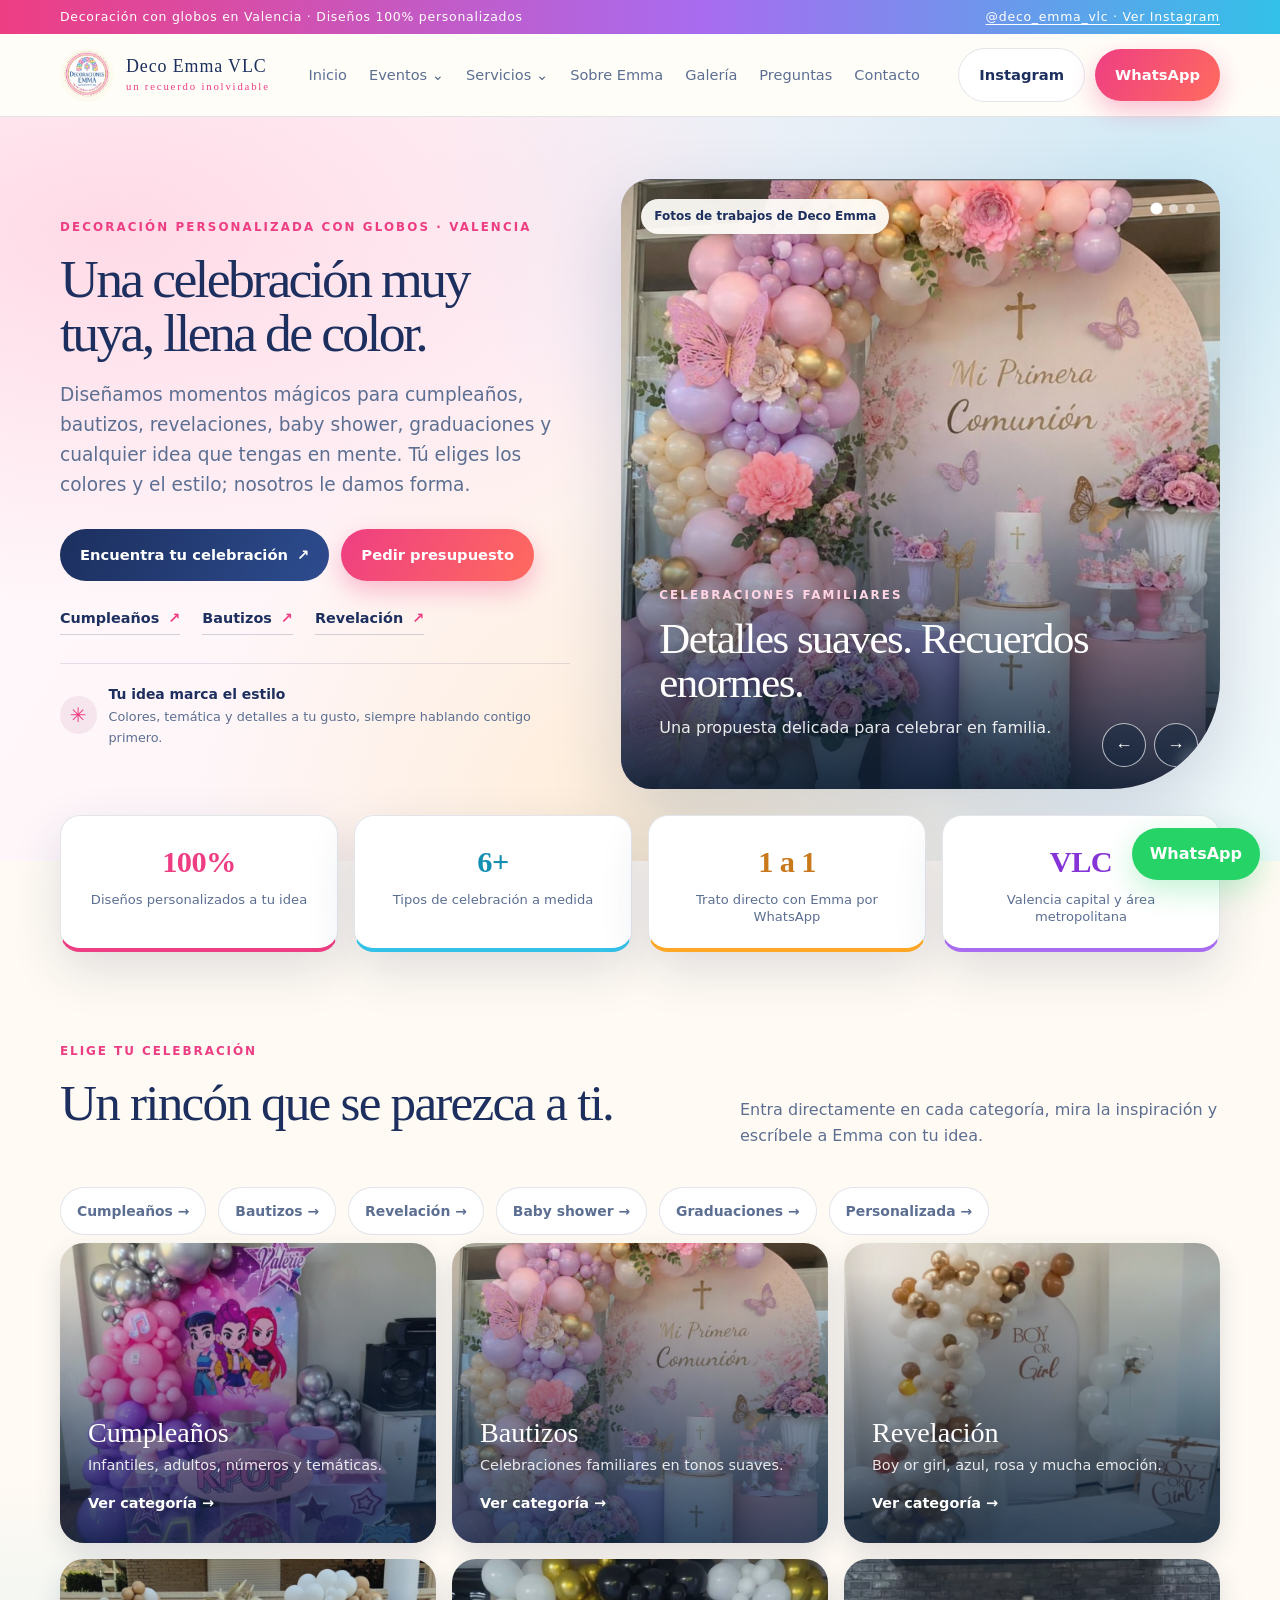
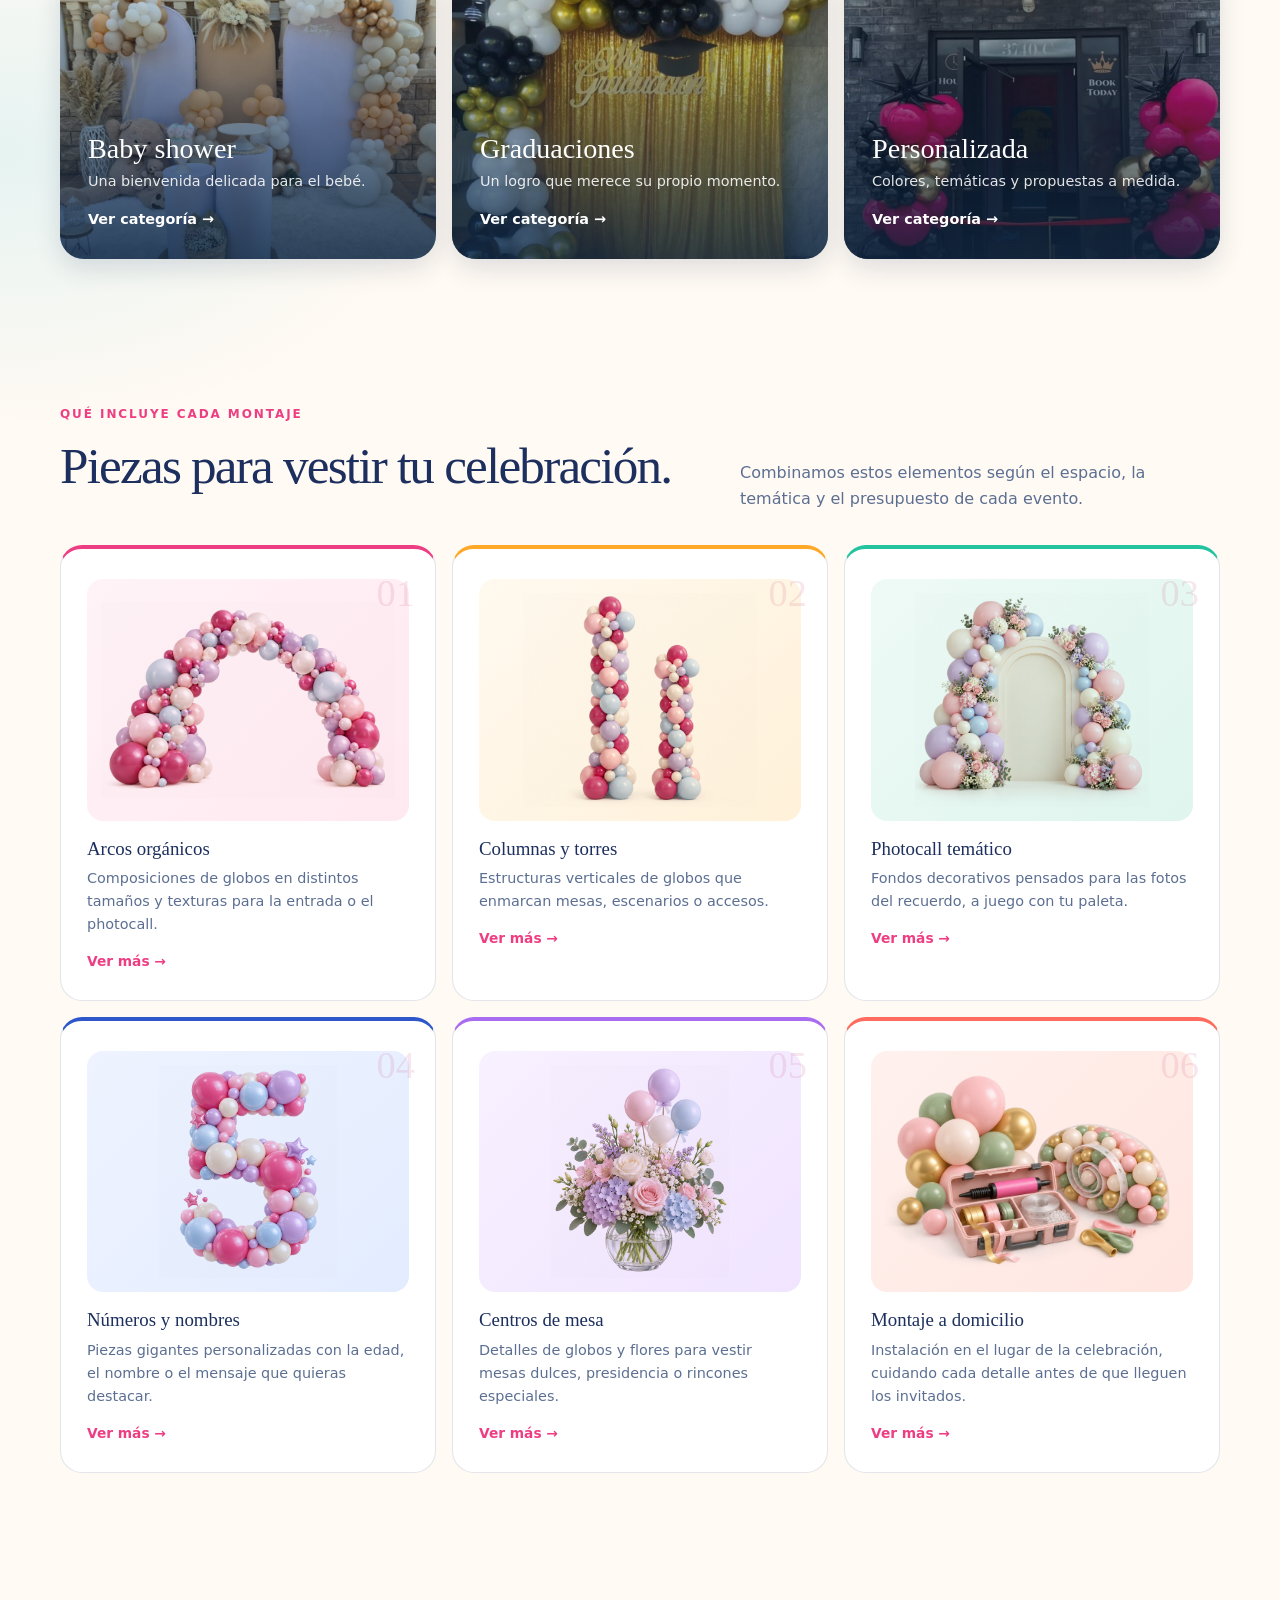
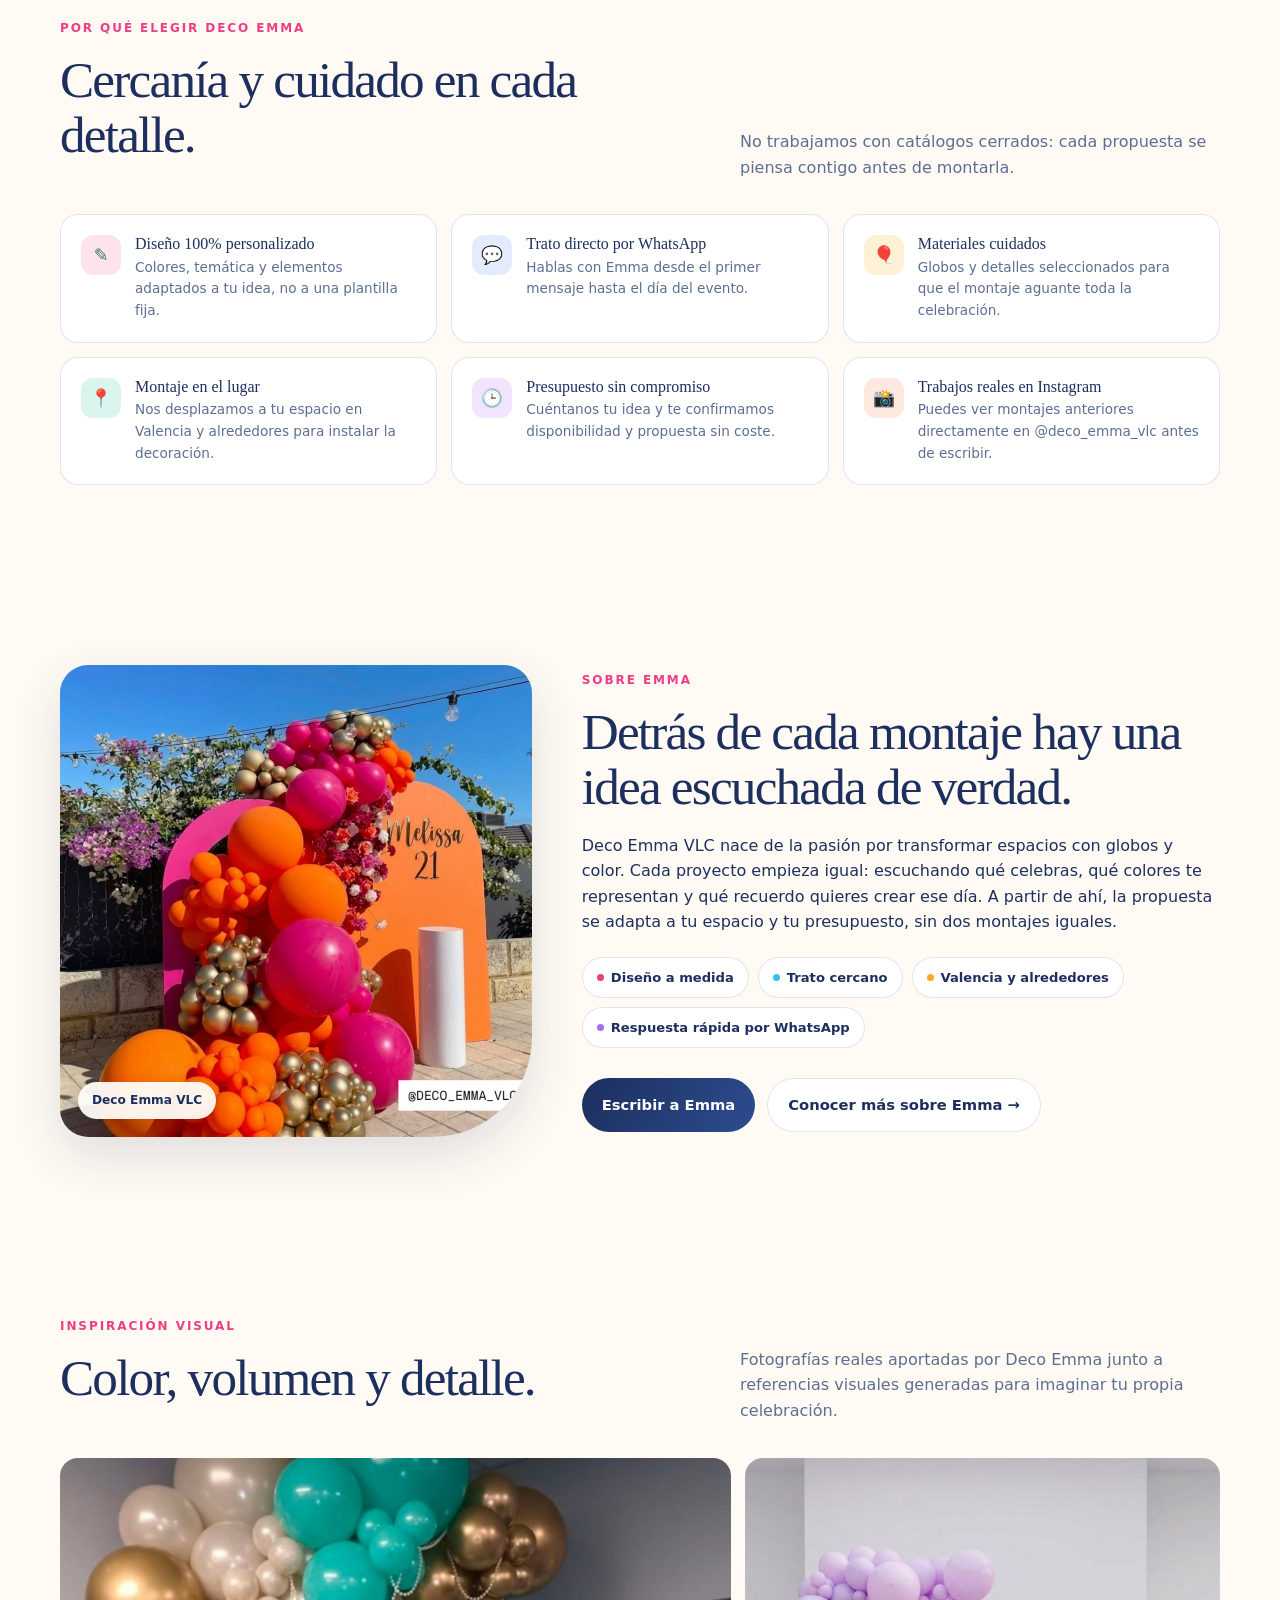
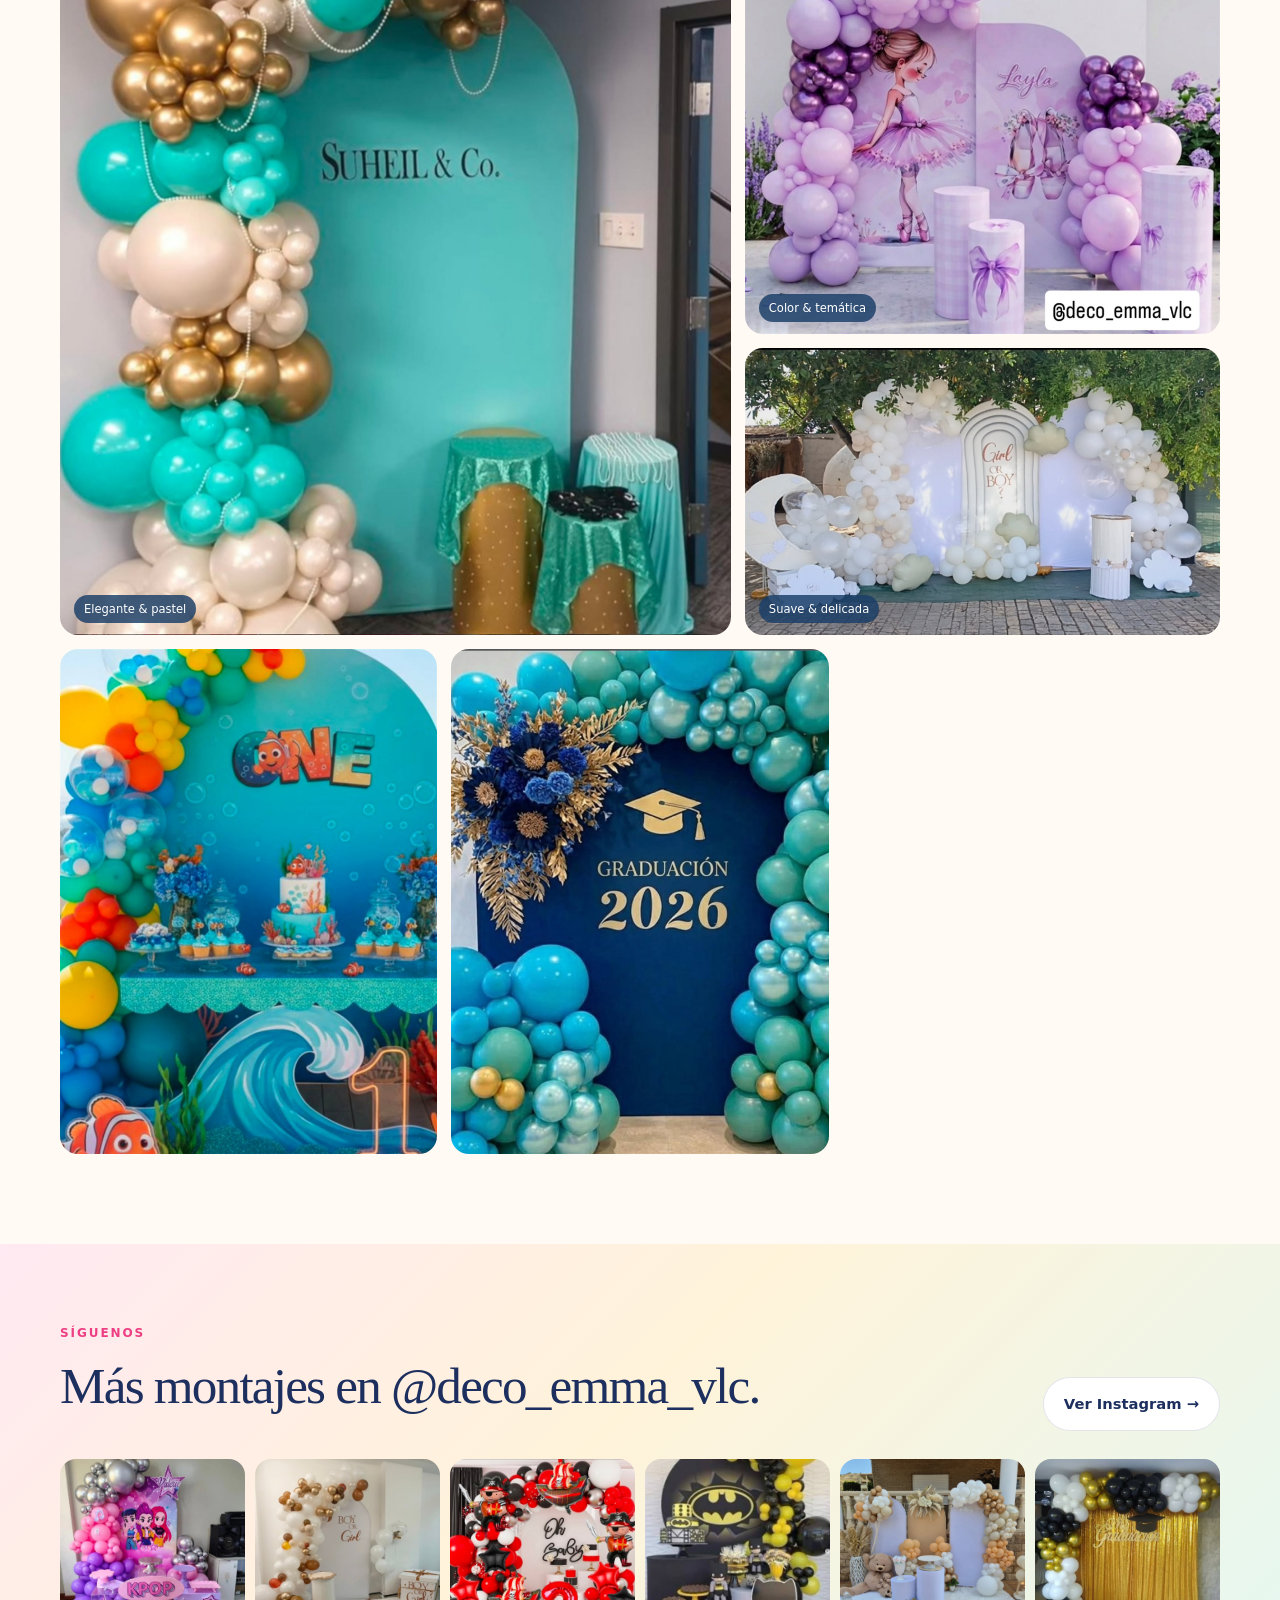
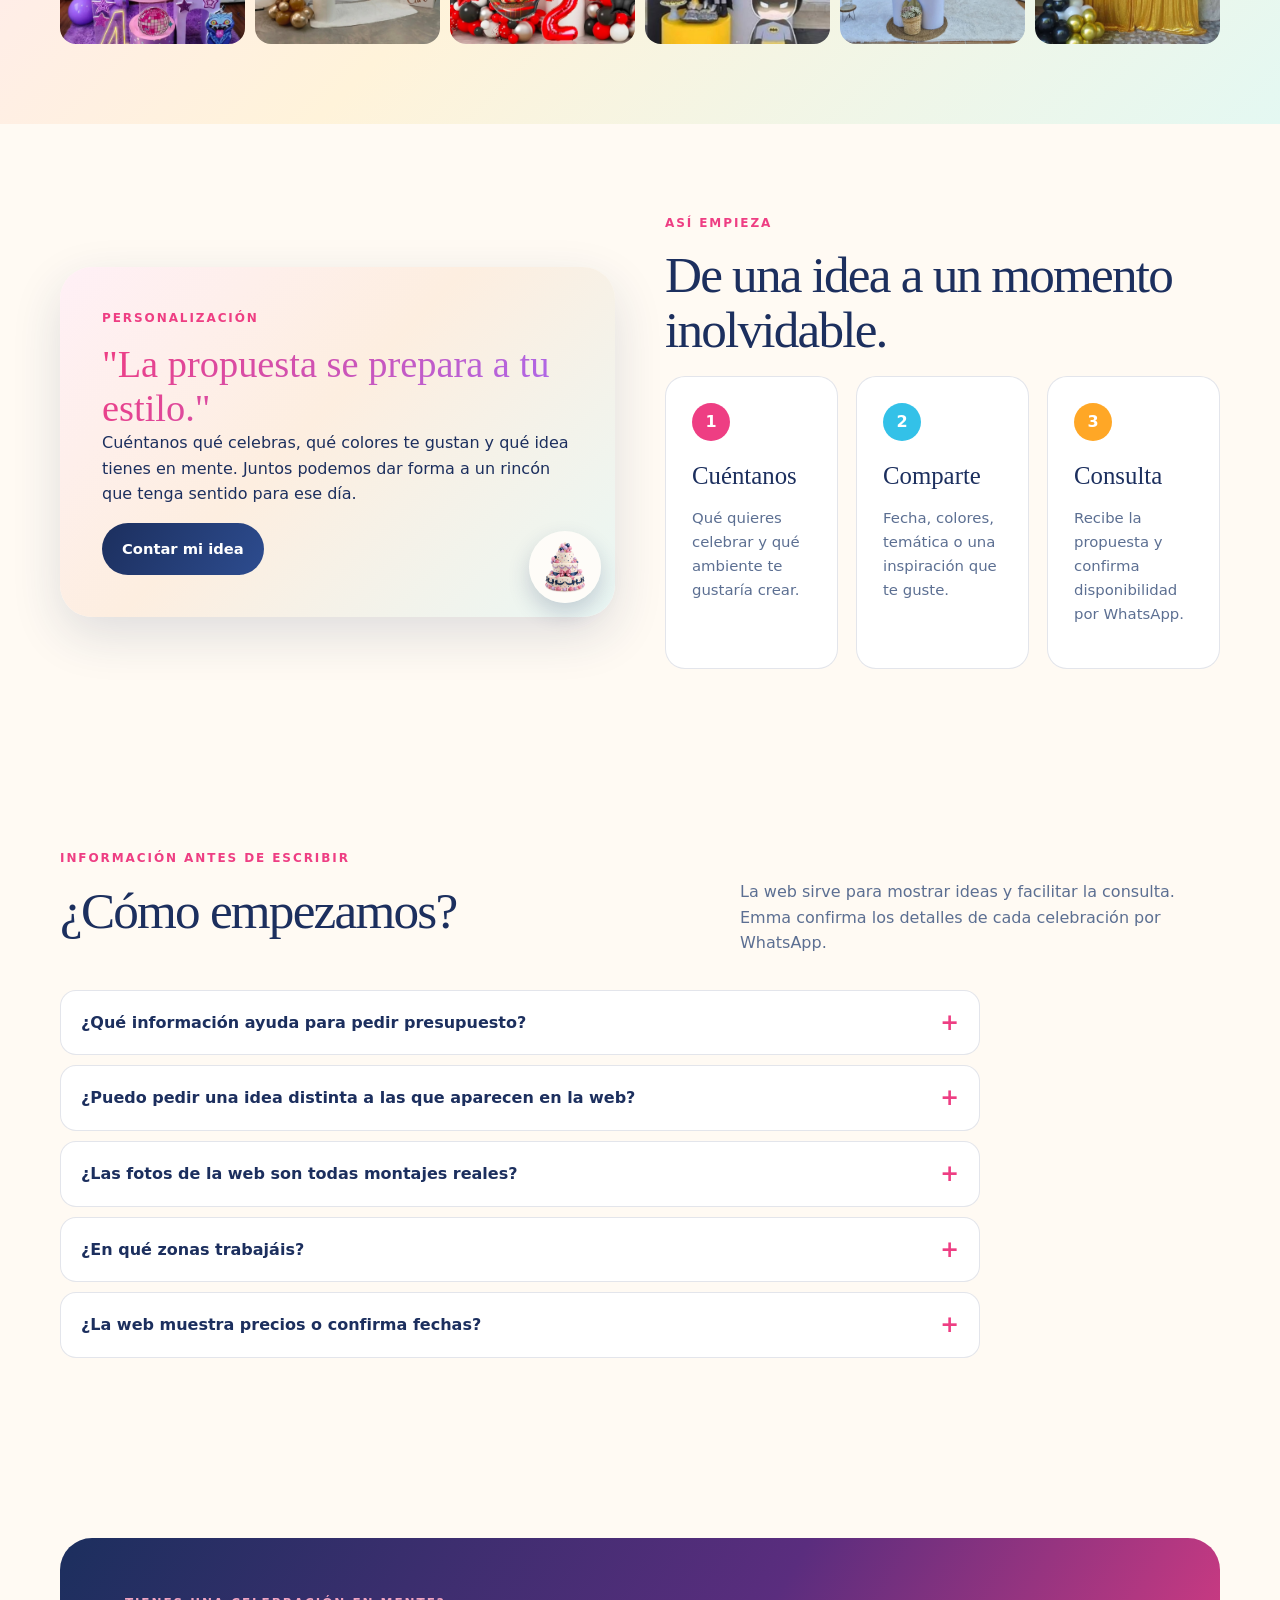
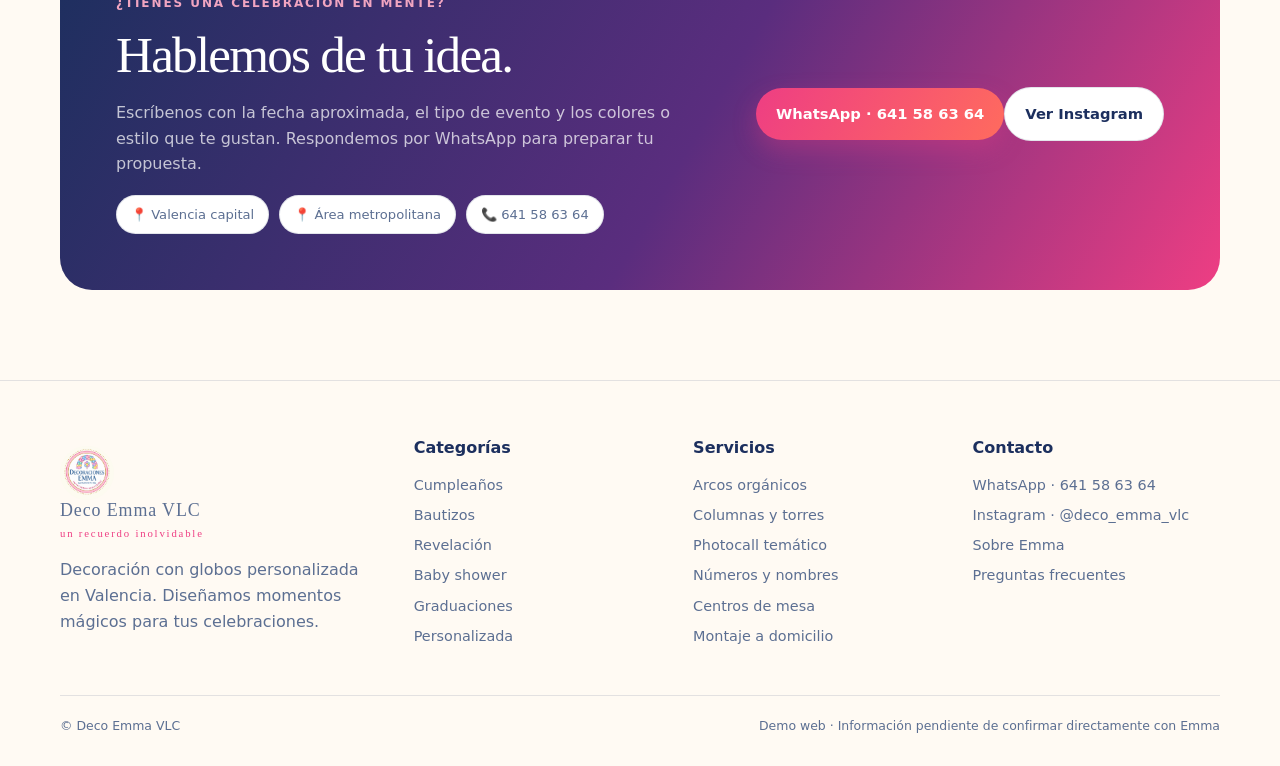
==== commit b1699d5e: "Quita las cenefas y rehace los acentos decorativos como insignias contenidas Las cenefas (banderines" ====
--- a/index.html
+++ b/index.html
@@ -8,15 +8,15 @@
 <header class="site-header"><div class="container nav"><a class="brand" href="index.html"><img src="logo.png" alt="Logo Deco Emma VLC"><span class="brand-name">Deco Emma VLC<span>un recuerdo inolvidable</span></span></a><button class="menu-toggle" aria-label="Abrir menú" aria-expanded="false">☰</button><nav class="nav-links" aria-label="Navegación principal"><a href="index.html">Inicio</a><a href="#categorias">Categorías</a><a href="#servicios">Servicios</a><a href="sobre-emma.html">Sobre Emma</a><a href="#inspiracion">Galería</a><a href="#preguntas">Preguntas</a><a href="#contacto">Contacto</a></nav><div class="nav-ctas"><a class="btn btn-soft" href="https://www.instagram.com/deco_emma_vlc/" target="_blank" rel="noopener noreferrer">Instagram</a><a class="btn btn-pink" href="https://wa.me/34641586364?text=Hola%20Emma%2C%20me%20gustar%C3%ADa%20consultar%20una%20decoraci%C3%B3n%20para%20mi%20celebraci%C3%B3n." target="_blank" rel="noopener noreferrer">WhatsApp</a></div></div></header>
 <main>
 
-<section class="hero"><div class="container hero-grid"><div class="hero-copy reveal"><img class="decor-img decor-balloons-hero" src="assets/images/decor/decor-balloons.webp" alt="" aria-hidden="true"><div class="eyebrow">Decoración personalizada con globos · Valencia</div><h1>Una celebración muy tuya, llena de color.</h1><p class="lead">Diseñamos momentos mágicos para cumpleaños, bautizos, revelaciones, baby shower, graduaciones y cualquier idea que tengas en mente. Tú eliges los colores y el estilo; nosotros le damos forma.</p><div class="hero-actions"><a class="btn btn-primary" href="#categorias">Encuentra tu celebración <span>↗</span></a><a class="btn btn-pink" href="https://wa.me/34641586364?text=Hola%20Emma%2C%20quiero%20consultar%20una%20decoraci%C3%B3n%20de%20globos%20personalizada." target="_blank" rel="noopener noreferrer">Pedir presupuesto</a></div><div class="hero-event-links" aria-label="Eventos destacados"><a href="cumpleanos.html">Cumpleaños <span>↗</span></a><a href="bautizos.html">Bautizos <span>↗</span></a><a href="revelacion.html">Revelación <span>↗</span></a></div><div class="hero-proof"><span class="proof-mark" aria-hidden="true">✳</span><span><strong>Tu idea marca el estilo</strong><small>Colores, temática y detalles a tu gusto, siempre hablando contigo primero.</small></span></div></div><div class="hero-banner" aria-label="Fotografías de decoraciones de Deco Emma"><div class="hero-slide active"><img src="assets/images/social-web/social-194041.jpg" alt="Decoración de bautizo en tonos rosa y lavanda con globos y flores"><div class="hero-slide-copy"><div class="eyebrow">Celebraciones familiares</div><h2>Detalles suaves. Recuerdos enormes.</h2><p>Una propuesta delicada para celebrar en familia.</p></div></div><div class="hero-slide"><img src="assets/images/social-web/social-193904.jpg" alt="Montaje de cumpleaños temático con globos fucsia y morados"><div class="hero-slide-copy"><div class="eyebrow">Cumpleaños temáticos</div><h2>Que su mundo favorito cobre vida.</h2><p>Color, globos y una temática muy especial.</p></div></div><div class="hero-slide"><img src="assets/images/social-web/social-194018.jpg" alt="Decoración de graduación con cortina dorada y globos negros, blancos y dorados"><div class="hero-slide-copy"><div class="eyebrow">Un logro para celebrar</div><h2>Hoy todo el esfuerzo brilla.</h2><p>Una celebración con presencia y personalidad.</p></div></div><div class="hero-photo-label">Fotos de trabajos de Deco Emma</div><div class="hero-dots" aria-label="Seleccionar fotografía"><button class="active" data-slide="0" aria-label="Ver fotografía 1"></button><button data-slide="1" aria-label="Ver fotografía 2"></button><button data-slide="2" aria-label="Ver fotografía 3"></button></div><div class="hero-controls"><button data-prev aria-label="Fotografía anterior">←</button><button data-next aria-label="Fotografía siguiente">→</button></div></div></div></section>
+<section class="hero"><div class="container hero-grid"><div class="hero-copy reveal"><div class="eyebrow">Decoración personalizada con globos · Valencia</div><h1>Una celebración muy tuya, llena de color.</h1><p class="lead">Diseñamos momentos mágicos para cumpleaños, bautizos, revelaciones, baby shower, graduaciones y cualquier idea que tengas en mente. Tú eliges los colores y el estilo; nosotros le damos forma.</p><div class="hero-actions"><a class="btn btn-primary" href="#categorias">Encuentra tu celebración <span>↗</span></a><a class="btn btn-pink" href="https://wa.me/34641586364?text=Hola%20Emma%2C%20quiero%20consultar%20una%20decoraci%C3%B3n%20de%20globos%20personalizada." target="_blank" rel="noopener noreferrer">Pedir presupuesto</a></div><div class="hero-event-links" aria-label="Eventos destacados"><a href="cumpleanos.html">Cumpleaños <span>↗</span></a><a href="bautizos.html">Bautizos <span>↗</span></a><a href="revelacion.html">Revelación <span>↗</span></a></div><div class="hero-proof"><span class="proof-mark" aria-hidden="true">✳</span><span><strong>Tu idea marca el estilo</strong><small>Colores, temática y detalles a tu gusto, siempre hablando contigo primero.</small></span></div></div><div class="hero-banner" aria-label="Fotografías de decoraciones de Deco Emma"><div class="hero-slide active"><img src="assets/images/social-web/social-194041.jpg" alt="Decoración de bautizo en tonos rosa y lavanda con globos y flores"><div class="hero-slide-copy"><div class="eyebrow">Celebraciones familiares</div><h2>Detalles suaves. Recuerdos enormes.</h2><p>Una propuesta delicada para celebrar en familia.</p></div></div><div class="hero-slide"><img src="assets/images/social-web/social-193904.jpg" alt="Montaje de cumpleaños temático con globos fucsia y morados"><div class="hero-slide-copy"><div class="eyebrow">Cumpleaños temáticos</div><h2>Que su mundo favorito cobre vida.</h2><p>Color, globos y una temática muy especial.</p></div></div><div class="hero-slide"><img src="assets/images/social-web/social-194018.jpg" alt="Decoración de graduación con cortina dorada y globos negros, blancos y dorados"><div class="hero-slide-copy"><div class="eyebrow">Un logro para celebrar</div><h2>Hoy todo el esfuerzo brilla.</h2><p>Una celebración con presencia y personalidad.</p></div></div><div class="hero-photo-label">Fotos de trabajos de Deco Emma</div><div class="hero-dots" aria-label="Seleccionar fotografía"><button class="active" data-slide="0" aria-label="Ver fotografía 1"></button><button data-slide="1" aria-label="Ver fotografía 2"></button><button data-slide="2" aria-label="Ver fotografía 3"></button></div><div class="hero-controls"><button data-prev aria-label="Fotografía anterior">←</button><button data-next aria-label="Fotografía siguiente">→</button></div></div></div></section>
 
 <div class="container"><div class="stats-bar reveal"><div class="stat-card"><strong>100%</strong><span>Diseños personalizados a tu idea</span></div><div class="stat-card"><strong>6+</strong><span>Tipos de celebración a medida</span></div><div class="stat-card"><strong>1 a 1</strong><span>Trato directo con Emma por WhatsApp</span></div><div class="stat-card"><strong>VLC</strong><span>Valencia capital y área metropolitana</span></div></div></div>
 
-<section class="section" id="categorias"><div class="container"><img class="decor-garland-img decor-garland-flags" src="assets/images/decor/decor-garland-flags.png" alt="" aria-hidden="true"><div class="section-head"><div><div class="kicker">Elige tu celebración</div><h2>Un rincón que se parezca a ti.</h2></div><p>Entra directamente en cada categoría, mira la inspiración y escríbele a Emma con tu idea.</p></div><div class="service-strip"><a class="service-pill" href="cumpleanos.html">Cumpleaños →</a><a class="service-pill" href="bautizos.html">Bautizos →</a><a class="service-pill" href="revelacion.html">Revelación →</a><a class="service-pill" href="baby-shower.html">Baby shower →</a><a class="service-pill" href="graduaciones.html">Graduaciones →</a><a class="service-pill" href="decoracion-personalizada.html">Personalizada →</a></div><div class="category-grid">
+<section class="section" id="categorias"><div class="container"><div class="section-head"><div><div class="kicker">Elige tu celebración</div><h2>Un rincón que se parezca a ti.</h2></div><p>Entra directamente en cada categoría, mira la inspiración y escríbele a Emma con tu idea.</p></div><div class="service-strip"><a class="service-pill" href="cumpleanos.html">Cumpleaños →</a><a class="service-pill" href="bautizos.html">Bautizos →</a><a class="service-pill" href="revelacion.html">Revelación →</a><a class="service-pill" href="baby-shower.html">Baby shower →</a><a class="service-pill" href="graduaciones.html">Graduaciones →</a><a class="service-pill" href="decoracion-personalizada.html">Personalizada →</a></div><div class="category-grid">
 <a class="category-card cc-cumpleanos" href="cumpleanos.html"><h3>Cumpleaños</h3><p>Infantiles, adultos, números y temáticas.</p><span class="card-arrow">Ver categoría →</span></a><a class="category-card cc-bautizos" href="bautizos.html"><h3>Bautizos</h3><p>Celebraciones familiares en tonos suaves.</p><span class="card-arrow">Ver categoría →</span></a><a class="category-card cc-revelacion" href="revelacion.html"><h3>Revelación</h3><p>Boy or girl, azul, rosa y mucha emoción.</p><span class="card-arrow">Ver categoría →</span></a><a class="category-card cc-babyshower" href="baby-shower.html"><h3>Baby shower</h3><p>Una bienvenida delicada para el bebé.</p><span class="card-arrow">Ver categoría →</span></a><a class="category-card cc-graduaciones" href="graduaciones.html"><h3>Graduaciones</h3><p>Un logro que merece su propio momento.</p><span class="card-arrow">Ver categoría →</span></a><a class="category-card cc-personalizada" href="decoracion-personalizada.html"><h3>Personalizada</h3><p>Colores, temáticas y propuestas a medida.</p><span class="card-arrow">Ver categoría →</span></a>
 </div></div></section>
 
-<section class="section section-tight" id="servicios"><div class="container"><img class="decor-garland-img decor-garland-balloons-banner" src="assets/images/decor/decor-garland-balloons.png" alt="" aria-hidden="true"><div class="section-head"><div><div class="kicker">Qué incluye cada montaje</div><h2>Piezas para vestir tu celebración.</h2></div><p>Combinamos estos elementos según el espacio, la temática y el presupuesto de cada evento.</p></div><div class="services-grid">
+<section class="section section-tight" id="servicios"><div class="container"><div class="section-head"><div><div class="kicker">Qué incluye cada montaje</div><h2>Piezas para vestir tu celebración.</h2></div><p>Combinamos estos elementos según el espacio, la temática y el presupuesto de cada evento.</p></div><div class="services-grid">
 <a class="service-num-card" href="arcos-organicos.html"><span class="num">01</span><div class="service-img-wrap"><img src="assets/images/arco-organico.png" alt="Arco orgánico de globos en tonos pastel para la entrada de una celebración" loading="lazy"></div><h3>Arcos orgánicos</h3><p>Composiciones de globos en distintos tamaños y texturas para la entrada o el photocall.</p><span class="service-more">Ver más →</span></a>
 <a class="service-num-card" href="columnas-torres.html"><span class="num">02</span><div class="service-img-wrap"><img src="assets/images/columnas-globos.png" alt="Columnas de globos de distintas alturas en tonos pastel" loading="lazy"></div><h3>Columnas y torres</h3><p>Estructuras verticales de globos que enmarcan mesas, escenarios o accesos.</p><span class="service-more">Ver más →</span></a>
 <a class="service-num-card" href="photocall-tematico.html"><span class="num">03</span><div class="service-img-wrap"><img src="assets/images/photocall.png" alt="Photocall con arco de globos y flores en tonos pastel" loading="lazy"></div><h3>Photocall temático</h3><p>Fondos decorativos pensados para las fotos del recuerdo, a juego con tu paleta.</p><span class="service-more">Ver más →</span></a>
@@ -47,7 +47,7 @@
 <a href="https://www.instagram.com/deco_emma_vlc/" target="_blank" rel="noopener noreferrer"><img src="assets/images/social-web/social-194018.jpg" alt="Trabajo publicado en Instagram por Deco Emma VLC" loading="lazy"></a>
 </div></div></section>
 
-<section class="section"><div class="container split"><div class="soft-panel"><img class="decor-img decor-cake-panel" src="assets/images/decor/decor-cake.webp" alt="" aria-hidden="true"><div class="kicker">Personalización</div><div class="quote">"La propuesta se prepara a tu estilo."</div><p>Cuéntanos qué celebras, qué colores te gustan y qué idea tienes en mente. Juntos podemos dar forma a un rincón que tenga sentido para ese día.</p><a class="btn btn-primary" href="https://wa.me/34641586364?text=Hola%20Emma%2C%20te%20cuento%20mi%20idea%20para%20una%20decoraci%C3%B3n%20personalizada." target="_blank" rel="noopener noreferrer">Contar mi idea</a></div><div><div class="kicker">Así empieza</div><h2>De una idea a un momento inolvidable.</h2><div class="steps"><div class="step"><div class="step-no">1</div><h3>Cuéntanos</h3><p>Qué quieres celebrar y qué ambiente te gustaría crear.</p></div><div class="step"><div class="step-no">2</div><h3>Comparte</h3><p>Fecha, colores, temática o una inspiración que te guste.</p></div><div class="step"><div class="step-no">3</div><h3>Consulta</h3><p>Recibe la propuesta y confirma disponibilidad por WhatsApp.</p></div></div></div></div></section>
+<section class="section"><div class="container split"><div class="soft-panel"><span class="decor-badge decor-badge-br"><img src="assets/images/decor/decor-cake.webp" alt="" aria-hidden="true"></span><div class="kicker">Personalización</div><div class="quote">"La propuesta se prepara a tu estilo."</div><p>Cuéntanos qué celebras, qué colores te gustan y qué idea tienes en mente. Juntos podemos dar forma a un rincón que tenga sentido para ese día.</p><a class="btn btn-primary" href="https://wa.me/34641586364?text=Hola%20Emma%2C%20te%20cuento%20mi%20idea%20para%20una%20decoraci%C3%B3n%20personalizada." target="_blank" rel="noopener noreferrer">Contar mi idea</a></div><div><div class="kicker">Así empieza</div><h2>De una idea a un momento inolvidable.</h2><div class="steps"><div class="step"><div class="step-no">1</div><h3>Cuéntanos</h3><p>Qué quieres celebrar y qué ambiente te gustaría crear.</p></div><div class="step"><div class="step-no">2</div><h3>Comparte</h3><p>Fecha, colores, temática o una inspiración que te guste.</p></div><div class="step"><div class="step-no">3</div><h3>Consulta</h3><p>Recibe la propuesta y confirma disponibilidad por WhatsApp.</p></div></div></div></div></section>
 
 <section class="section" id="preguntas"><div class="container"><div class="section-head"><div><div class="kicker">Información antes de escribir</div><h2>¿Cómo empezamos?</h2></div><p>La web sirve para mostrar ideas y facilitar la consulta. Emma confirma los detalles de cada celebración por WhatsApp.</p></div><div class="faq-list">
 <details><summary>¿Qué información ayuda para pedir presupuesto?</summary><p>Indica tipo de celebración, fecha aproximada, colores o temática y comparte una imagen de referencia si tienes una. Puedes escribir directamente al 641 58 63 64.</p></details>
--- a/assets/css/styles.css
+++ b/assets/css/styles.css
@@ -325,27 +325,15 @@
 .zones-band span { padding:8px 14px; border-radius:999px; background:#fff; border:1px solid var(--line); color:var(--muted); font-size:.82rem; }
 @media (max-width:900px) { .stats-bar,.trust-grid,.services-grid { grid-template-columns:repeat(2,1fr); } .about-split { grid-template-columns:1fr; } .about-photo,.about-photo img { min-height:300px; } .insta-grid { grid-template-columns:repeat(3,1fr); } .mini-gallery { grid-template-columns:repeat(2,1fr); } }
 @media (max-width:680px) { .stats-bar,.trust-grid,.services-grid,.insta-grid,.mini-gallery { grid-template-columns:repeat(2,1fr); } .stats-bar { margin-top:22px; gap:10px; } .stat-card { padding:16px 12px; } .stat-card strong { font-size:1.4rem; } .timeline-band { border-radius:26px; padding:46px 0; } .insta-head { display:block; } }
-/* ---- Elementos decorativos flotantes (globos, tarta) ---- */
-.decor-img { position:absolute; pointer-events:none; mix-blend-mode:multiply; filter:drop-shadow(0 14px 20px rgba(25,61,103,.1)); z-index:1; user-select:none; }
-.hero-copy { position:relative; }
-.decor-balloons-hero { width:118px; top:-38px; right:-6px; transform:rotate(8deg); }
-.decor-cake-panel { width:170px; right:-46px; bottom:-40px; transform:rotate(-4deg); }
-.page-hero-art img.decor-cake-corner { width:150px; height:auto; right:-8px; top:-30px; transform:rotate(6deg); }
-.page-hero-art img.decor-balloons-corner { width:130px; height:auto; left:-20px; bottom:-28px; transform:rotate(-10deg); }
-.page-hero-art img.decor-cupcakes-corner { width:170px; height:auto; left:-30px; bottom:-26px; transform:rotate(-6deg); }
-.page-hero-art img.decor-piniata-corner { width:150px; height:auto; left:-28px; bottom:-30px; transform:rotate(-8deg); }
-.page-hero-art img.decor-giftbox-corner { width:150px; height:auto; right:-24px; bottom:-28px; transform:rotate(6deg); }
-.page-hero-art img.decor-babyshoes-corner { width:140px; height:auto; right:-20px; top:-26px; transform:rotate(8deg); }
-.page-hero-art img.decor-cakepops-corner { width:150px; height:auto; right:-22px; top:-28px; transform:rotate(7deg); }
-.page-hero-art img.decor-teddybear-corner { width:120px; height:auto; right:-18px; top:-24px; transform:rotate(6deg); }
-.decor-garland-img { display:block; margin:0 auto; pointer-events:none; user-select:none; }
-.decor-garland-flags { width:min(560px,86%); margin-bottom:34px; }
-.decor-garland-balloons-banner { width:min(820px,94%); margin:8px auto 30px; }
-.decor-ribbon-banner { width:min(760px,94%); margin:8px auto 30px; }
-@media (max-width:680px) { .decor-garland-img { width:100%; margin-bottom:20px; } }
+/* ---- Insignias decorativas (contenidas, sin desbordes) ---- */
+.soft-panel { position:relative; }
+.page-hero-art { position:relative; }
+.decor-badge { position:absolute; z-index:3; width:72px; height:72px; padding:8px; border-radius:50%; background:rgba(255,253,249,.95); box-shadow:0 10px 22px rgba(28,47,94,.2); display:flex; align-items:center; justify-content:center; pointer-events:none; }
+.decor-badge img { width:100%; height:100%; object-fit:contain; display:block; }
+.decor-badge-tr { top:14px; right:14px; }
+.decor-badge-tl { top:14px; left:14px; }
+.decor-badge-br { bottom:14px; right:14px; }
+.decor-badge-bl { bottom:14px; left:14px; }
 .decor-banner-img { display:block; margin:26px auto 0; width:min(560px,86%); mix-blend-mode:multiply; pointer-events:none; user-select:none; }
-.soft-panel { position:relative; overflow:visible; }
-.page-hero-art { overflow:visible; }
-@media (max-width:900px) { .decor-balloons-hero { width:100px; top:-14px; right:2%; } .decor-cake-panel { width:120px; right:-20px; bottom:-24px; } .decor-cake-corner,.decor-balloons-corner { width:96px; } }
-@media (max-width:680px) { .decor-img { display:none; } .decor-banner-img { width:100%; margin-top:16px; } }
+@media (max-width:680px) { .decor-badge { width:56px; height:56px; padding:6px; } .decor-banner-img { width:100%; margin-top:16px; } }
 @media (prefers-reduced-motion:reduce) { *,*::before,*::after { animation-duration:.01ms!important; transition-duration:.01ms!important; scroll-behavior:auto!important; } }
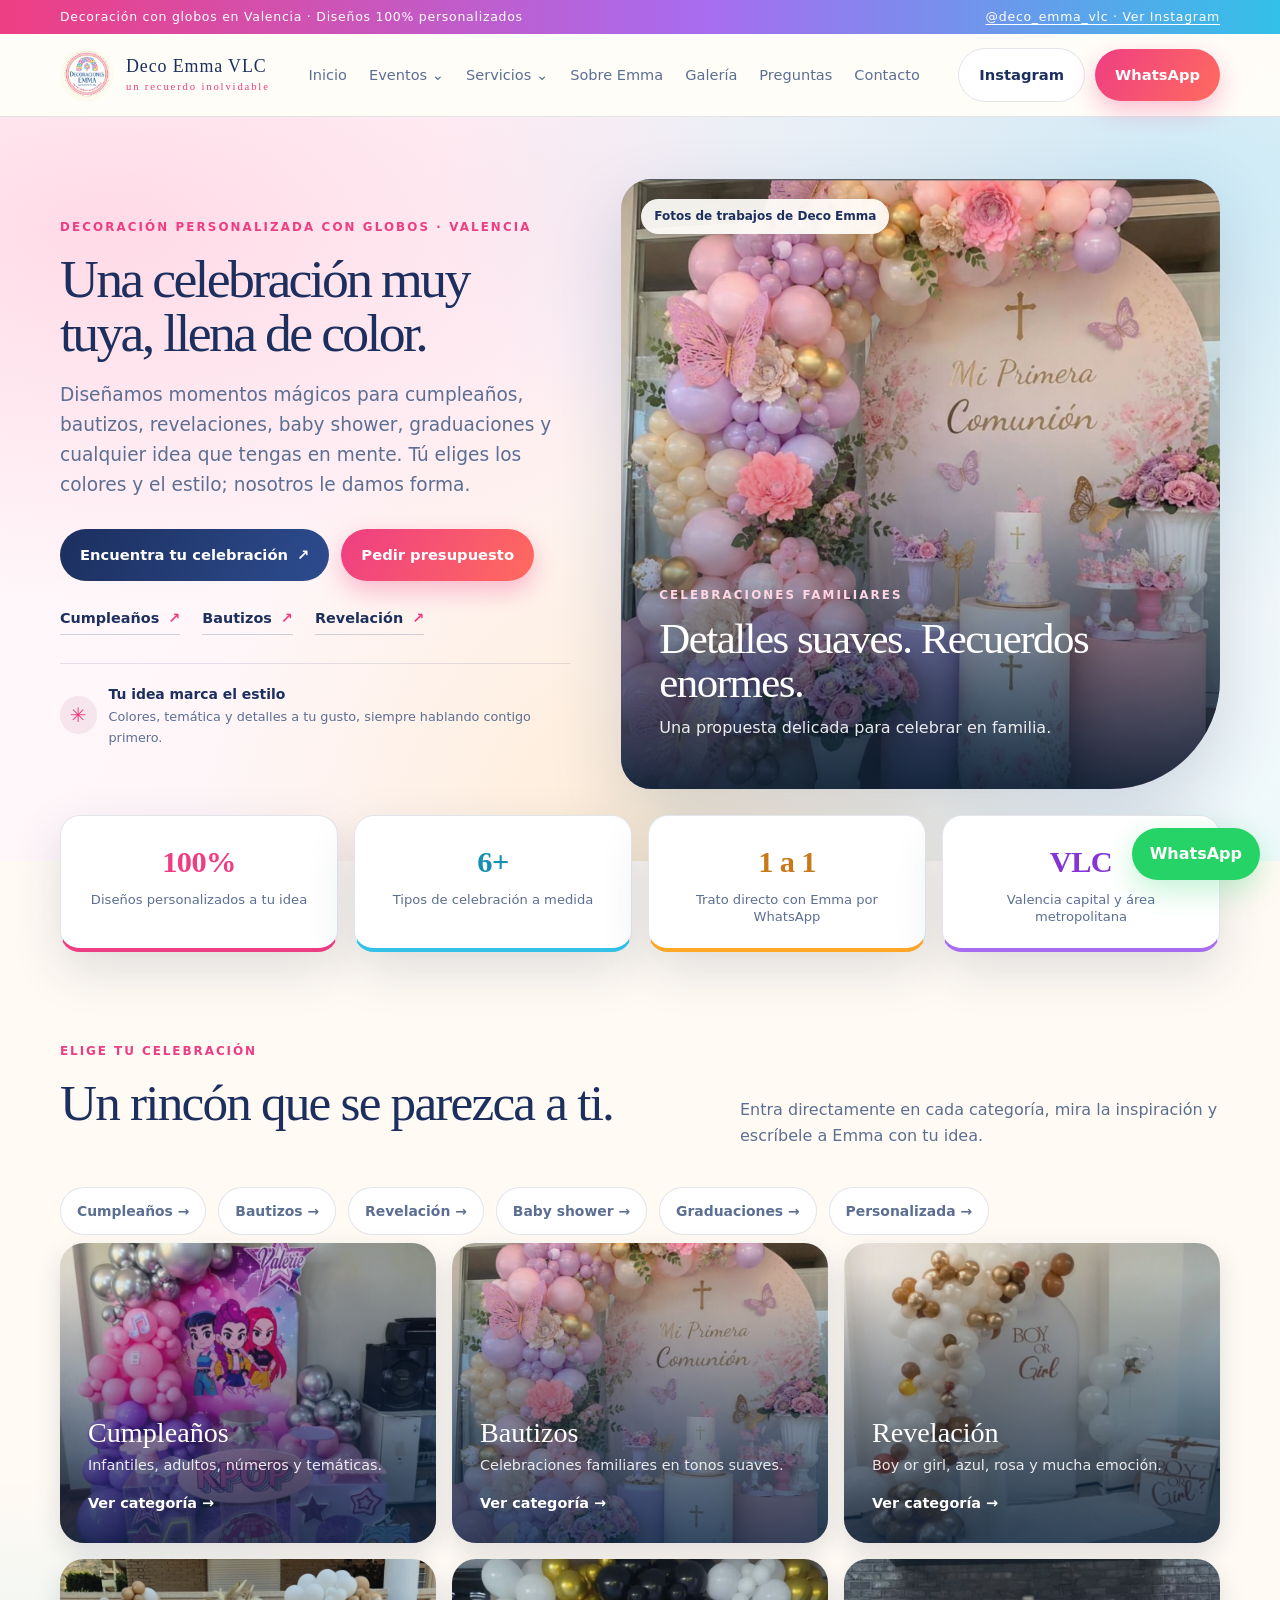
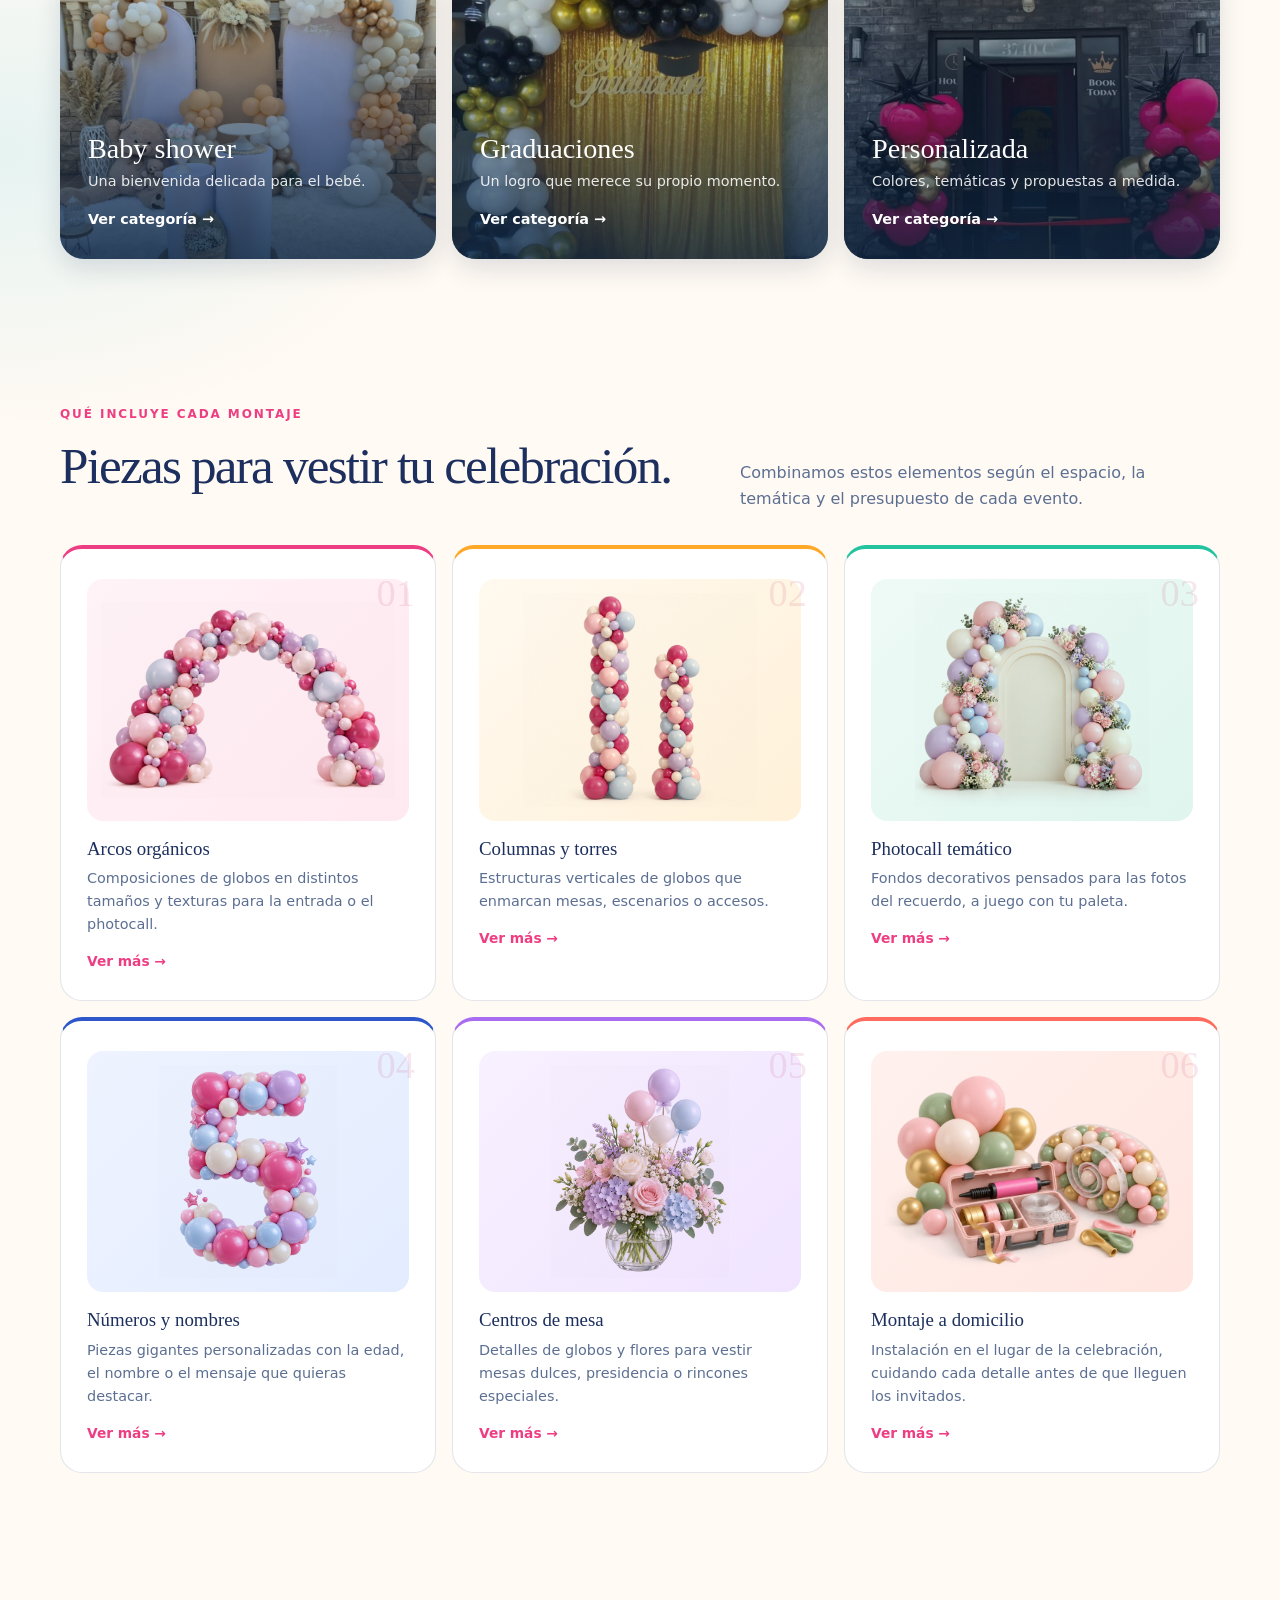
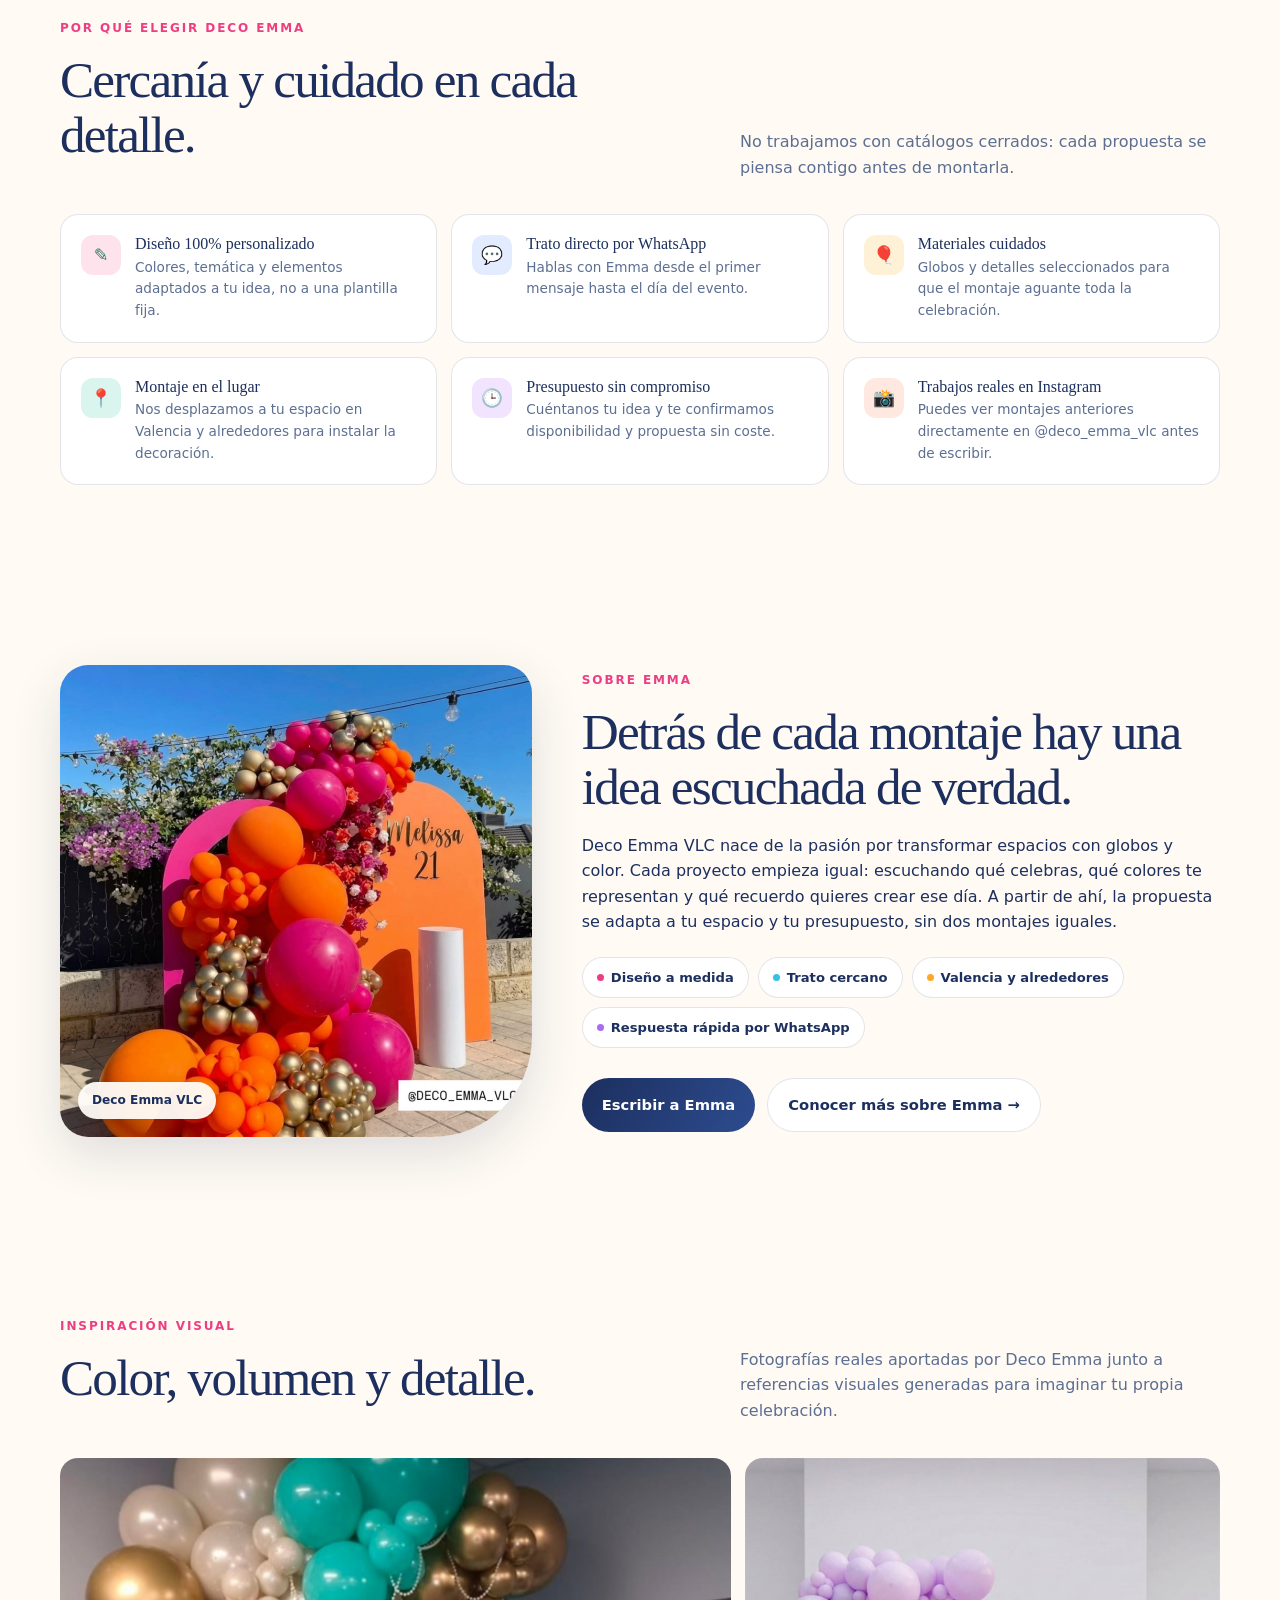
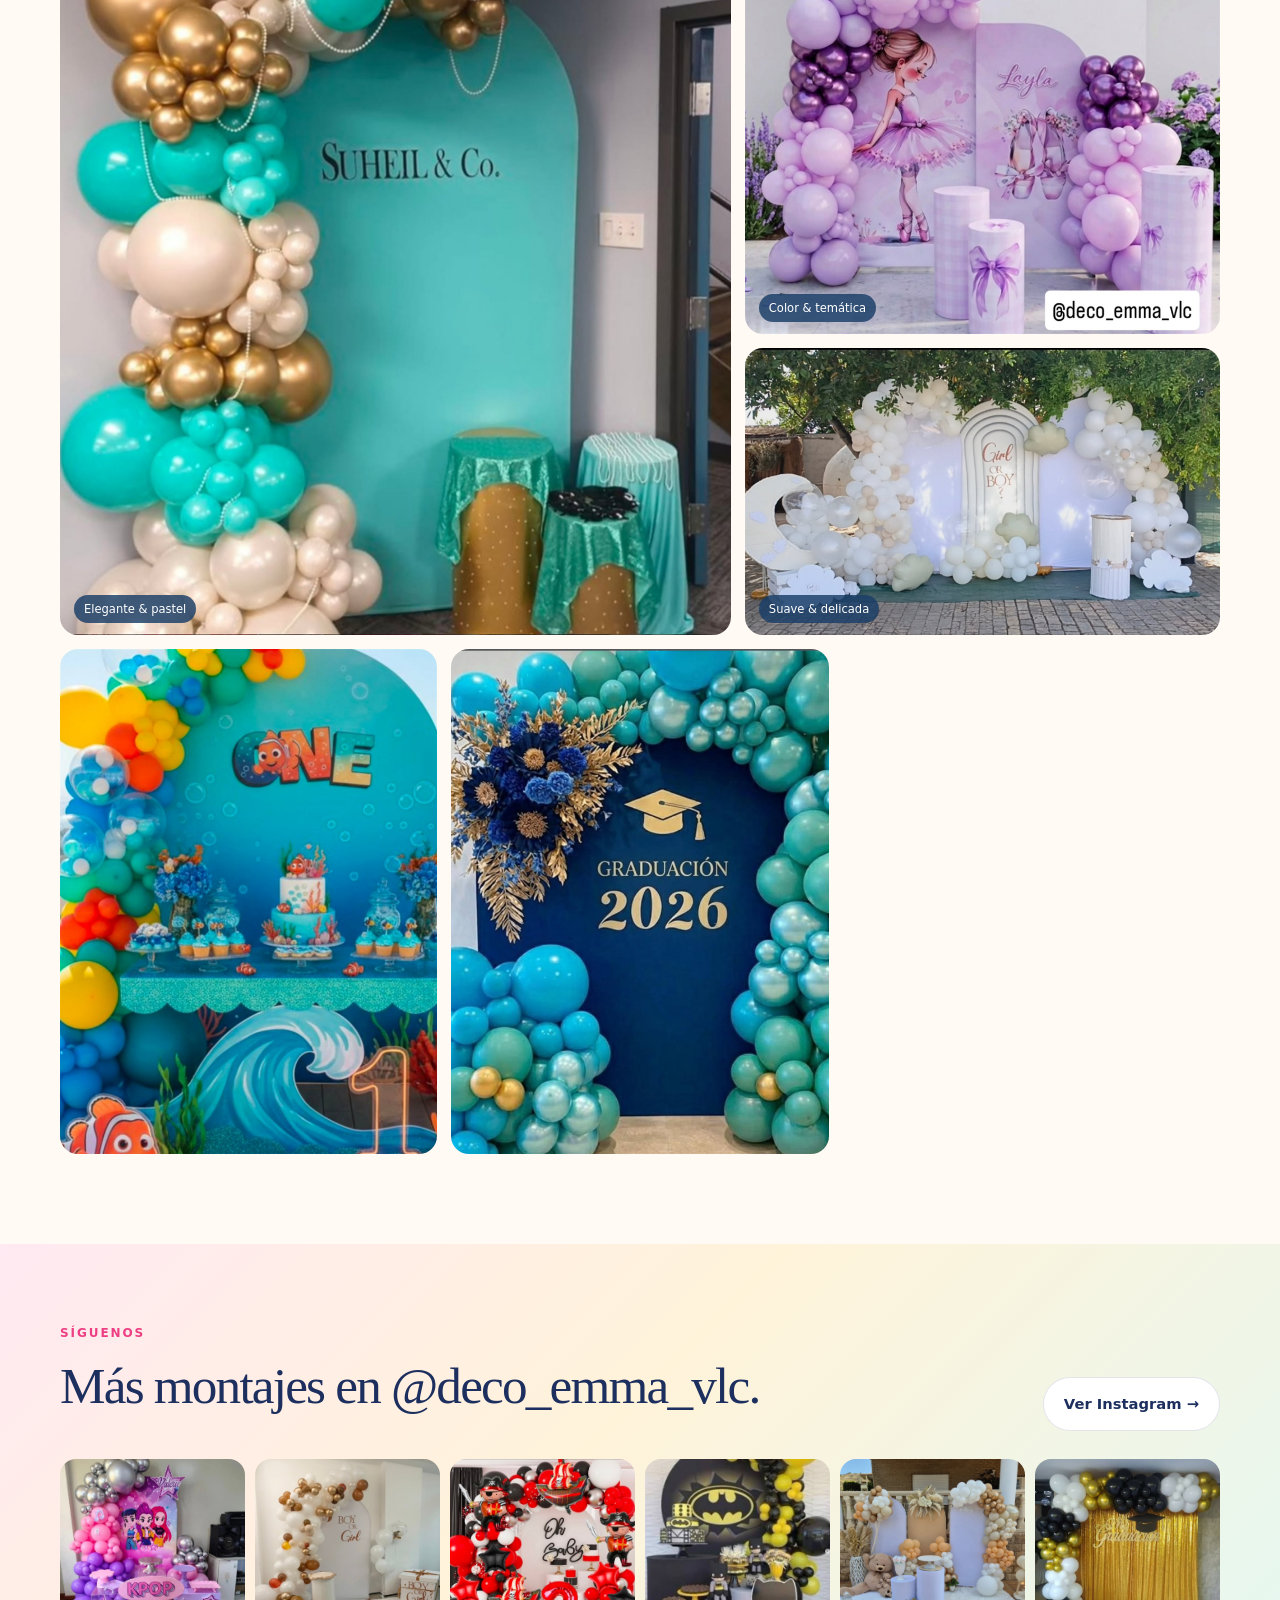
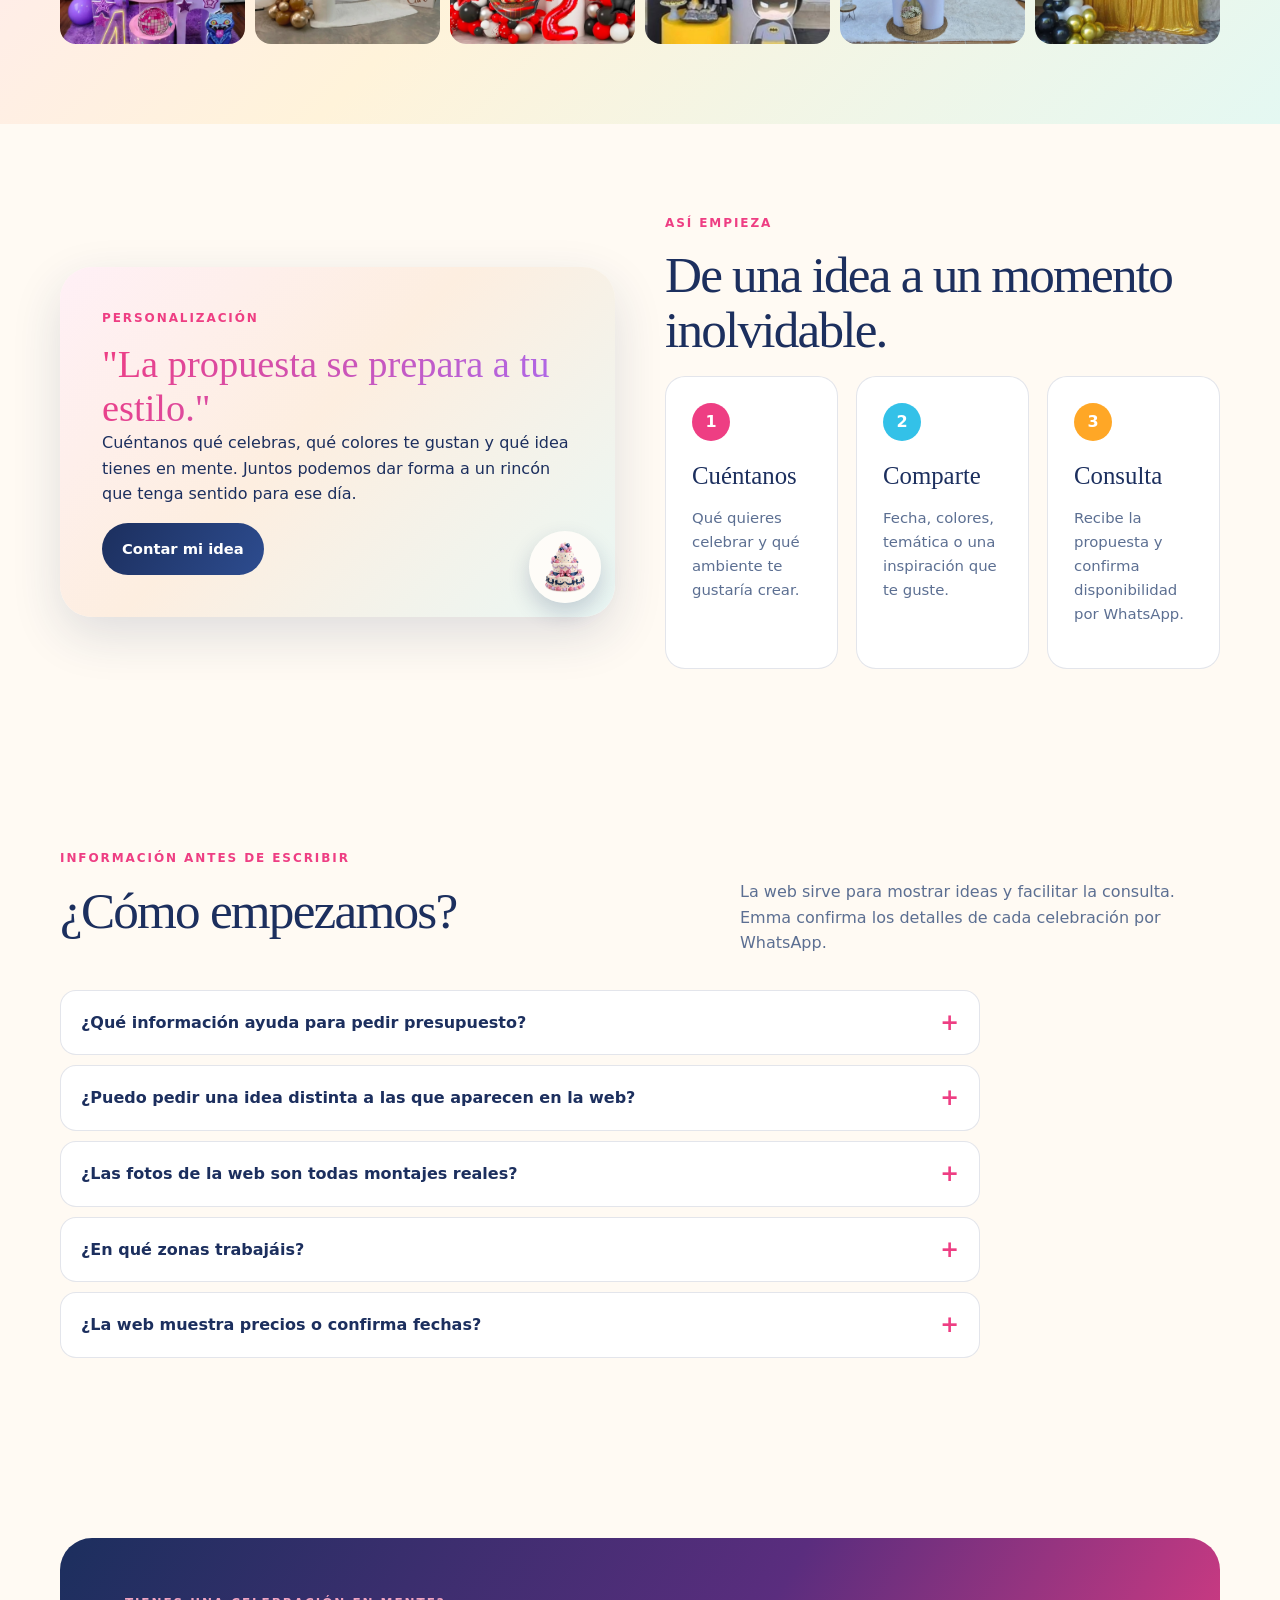
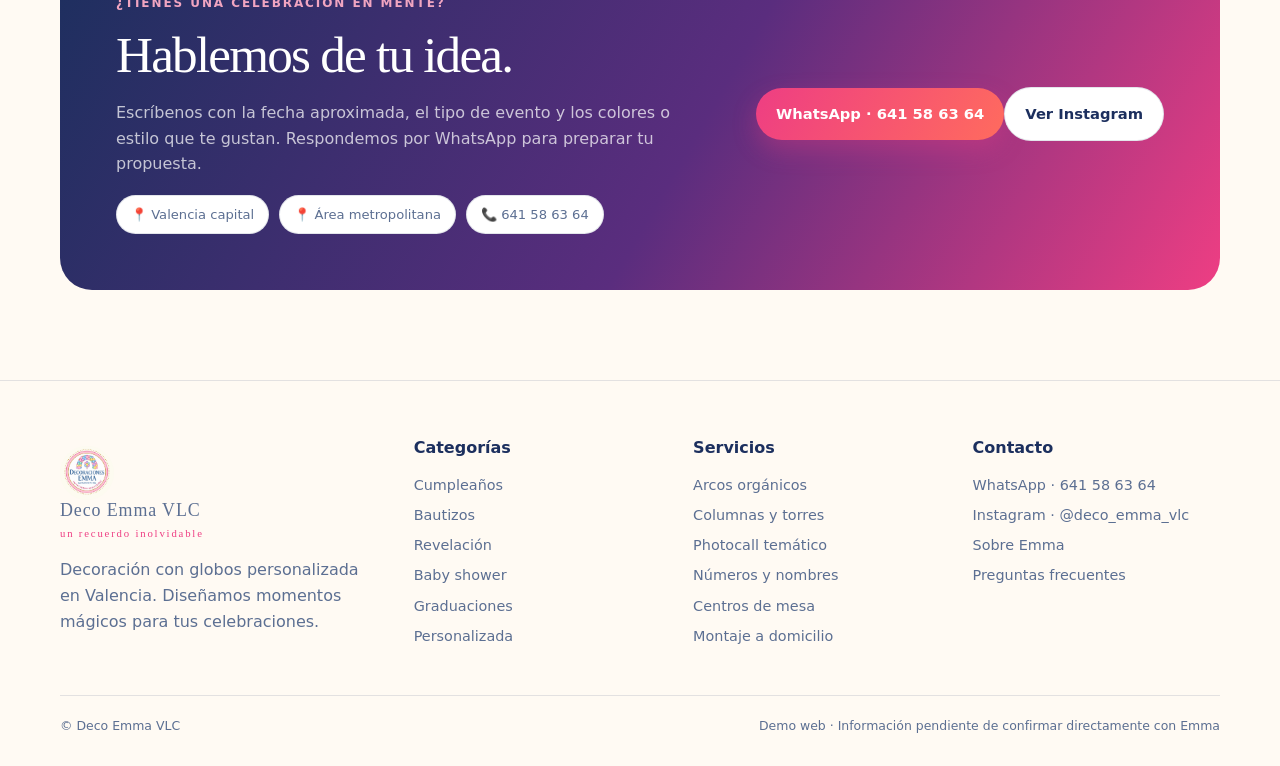
==== commit e3c50092: "Fija la foto de comunión en el header, sin carrusel Se elimina la transición automática y los contro" ====
--- a/index.html
+++ b/index.html
@@ -8,7 +8,7 @@
 <header class="site-header"><div class="container nav"><a class="brand" href="index.html"><img src="logo.png" alt="Logo Deco Emma VLC"><span class="brand-name">Deco Emma VLC<span>un recuerdo inolvidable</span></span></a><button class="menu-toggle" aria-label="Abrir menú" aria-expanded="false">☰</button><nav class="nav-links" aria-label="Navegación principal"><a href="index.html">Inicio</a><a href="#categorias">Categorías</a><a href="#servicios">Servicios</a><a href="sobre-emma.html">Sobre Emma</a><a href="#inspiracion">Galería</a><a href="#preguntas">Preguntas</a><a href="#contacto">Contacto</a></nav><div class="nav-ctas"><a class="btn btn-soft" href="https://www.instagram.com/deco_emma_vlc/" target="_blank" rel="noopener noreferrer">Instagram</a><a class="btn btn-pink" href="https://wa.me/34641586364?text=Hola%20Emma%2C%20me%20gustar%C3%ADa%20consultar%20una%20decoraci%C3%B3n%20para%20mi%20celebraci%C3%B3n." target="_blank" rel="noopener noreferrer">WhatsApp</a></div></div></header>
 <main>
 
-<section class="hero"><div class="container hero-grid"><div class="hero-copy reveal"><div class="eyebrow">Decoración personalizada con globos · Valencia</div><h1>Una celebración muy tuya, llena de color.</h1><p class="lead">Diseñamos momentos mágicos para cumpleaños, bautizos, revelaciones, baby shower, graduaciones y cualquier idea que tengas en mente. Tú eliges los colores y el estilo; nosotros le damos forma.</p><div class="hero-actions"><a class="btn btn-primary" href="#categorias">Encuentra tu celebración <span>↗</span></a><a class="btn btn-pink" href="https://wa.me/34641586364?text=Hola%20Emma%2C%20quiero%20consultar%20una%20decoraci%C3%B3n%20de%20globos%20personalizada." target="_blank" rel="noopener noreferrer">Pedir presupuesto</a></div><div class="hero-event-links" aria-label="Eventos destacados"><a href="cumpleanos.html">Cumpleaños <span>↗</span></a><a href="bautizos.html">Bautizos <span>↗</span></a><a href="revelacion.html">Revelación <span>↗</span></a></div><div class="hero-proof"><span class="proof-mark" aria-hidden="true">✳</span><span><strong>Tu idea marca el estilo</strong><small>Colores, temática y detalles a tu gusto, siempre hablando contigo primero.</small></span></div></div><div class="hero-banner" aria-label="Fotografías de decoraciones de Deco Emma"><div class="hero-slide active"><img src="assets/images/social-web/social-194041.jpg" alt="Decoración de bautizo en tonos rosa y lavanda con globos y flores"><div class="hero-slide-copy"><div class="eyebrow">Celebraciones familiares</div><h2>Detalles suaves. Recuerdos enormes.</h2><p>Una propuesta delicada para celebrar en familia.</p></div></div><div class="hero-slide"><img src="assets/images/social-web/social-193904.jpg" alt="Montaje de cumpleaños temático con globos fucsia y morados"><div class="hero-slide-copy"><div class="eyebrow">Cumpleaños temáticos</div><h2>Que su mundo favorito cobre vida.</h2><p>Color, globos y una temática muy especial.</p></div></div><div class="hero-slide"><img src="assets/images/social-web/social-194018.jpg" alt="Decoración de graduación con cortina dorada y globos negros, blancos y dorados"><div class="hero-slide-copy"><div class="eyebrow">Un logro para celebrar</div><h2>Hoy todo el esfuerzo brilla.</h2><p>Una celebración con presencia y personalidad.</p></div></div><div class="hero-photo-label">Fotos de trabajos de Deco Emma</div><div class="hero-dots" aria-label="Seleccionar fotografía"><button class="active" data-slide="0" aria-label="Ver fotografía 1"></button><button data-slide="1" aria-label="Ver fotografía 2"></button><button data-slide="2" aria-label="Ver fotografía 3"></button></div><div class="hero-controls"><button data-prev aria-label="Fotografía anterior">←</button><button data-next aria-label="Fotografía siguiente">→</button></div></div></div></section>
+<section class="hero"><div class="container hero-grid"><div class="hero-copy reveal"><div class="eyebrow">Decoración personalizada con globos · Valencia</div><h1>Una celebración muy tuya, llena de color.</h1><p class="lead">Diseñamos momentos mágicos para cumpleaños, bautizos, revelaciones, baby shower, graduaciones y cualquier idea que tengas en mente. Tú eliges los colores y el estilo; nosotros le damos forma.</p><div class="hero-actions"><a class="btn btn-primary" href="#categorias">Encuentra tu celebración <span>↗</span></a><a class="btn btn-pink" href="https://wa.me/34641586364?text=Hola%20Emma%2C%20quiero%20consultar%20una%20decoraci%C3%B3n%20de%20globos%20personalizada." target="_blank" rel="noopener noreferrer">Pedir presupuesto</a></div><div class="hero-event-links" aria-label="Eventos destacados"><a href="cumpleanos.html">Cumpleaños <span>↗</span></a><a href="bautizos.html">Bautizos <span>↗</span></a><a href="revelacion.html">Revelación <span>↗</span></a></div><div class="hero-proof"><span class="proof-mark" aria-hidden="true">✳</span><span><strong>Tu idea marca el estilo</strong><small>Colores, temática y detalles a tu gusto, siempre hablando contigo primero.</small></span></div></div><div class="hero-banner" aria-label="Fotografía de decoraciones de Deco Emma"><div class="hero-slide active"><img src="assets/images/social-web/social-194041.jpg" alt="Decoración de comunión en tonos rosa y lavanda con globos y flores"><div class="hero-slide-copy"><div class="eyebrow">Celebraciones familiares</div><h2>Detalles suaves. Recuerdos enormes.</h2><p>Una propuesta delicada para celebrar en familia.</p></div></div><div class="hero-photo-label">Fotos de trabajos de Deco Emma</div></div></div></section>
 
 <div class="container"><div class="stats-bar reveal"><div class="stat-card"><strong>100%</strong><span>Diseños personalizados a tu idea</span></div><div class="stat-card"><strong>6+</strong><span>Tipos de celebración a medida</span></div><div class="stat-card"><strong>1 a 1</strong><span>Trato directo con Emma por WhatsApp</span></div><div class="stat-card"><strong>VLC</strong><span>Valencia capital y área metropolitana</span></div></div></div>
 
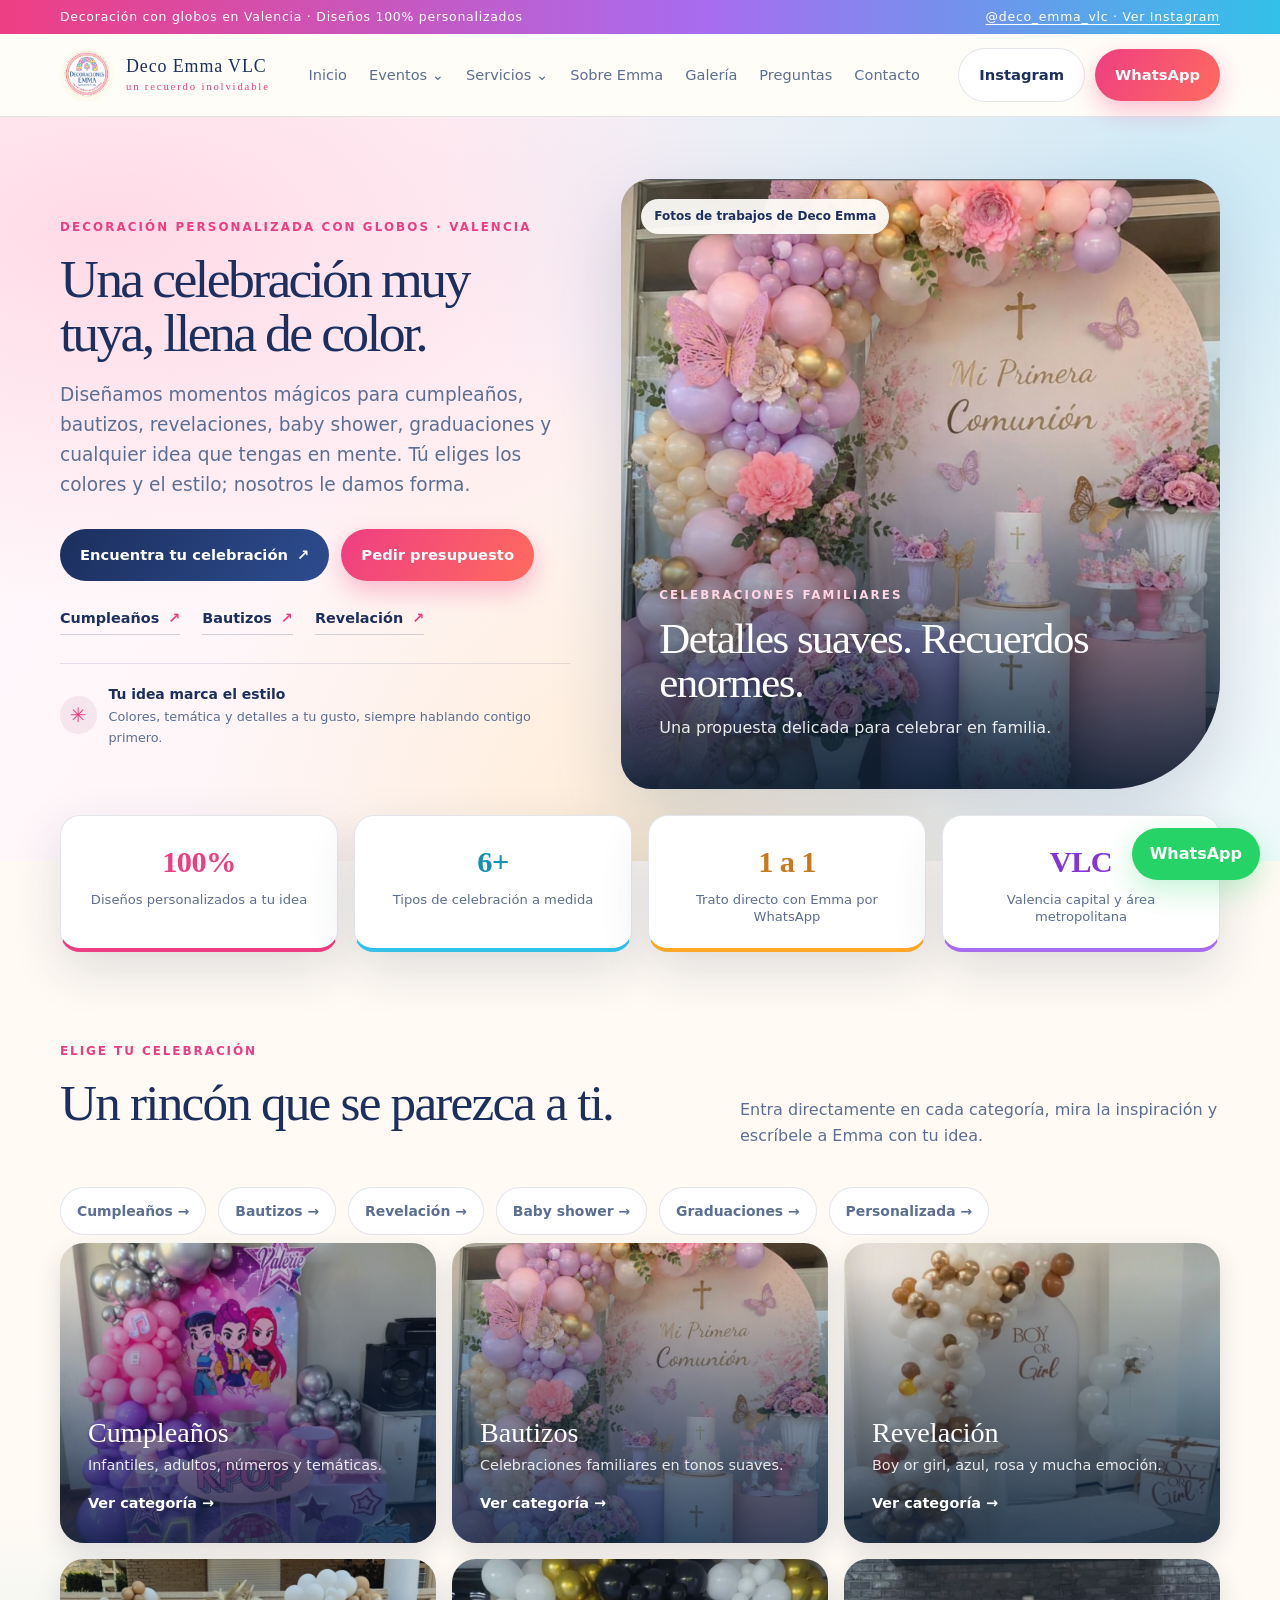
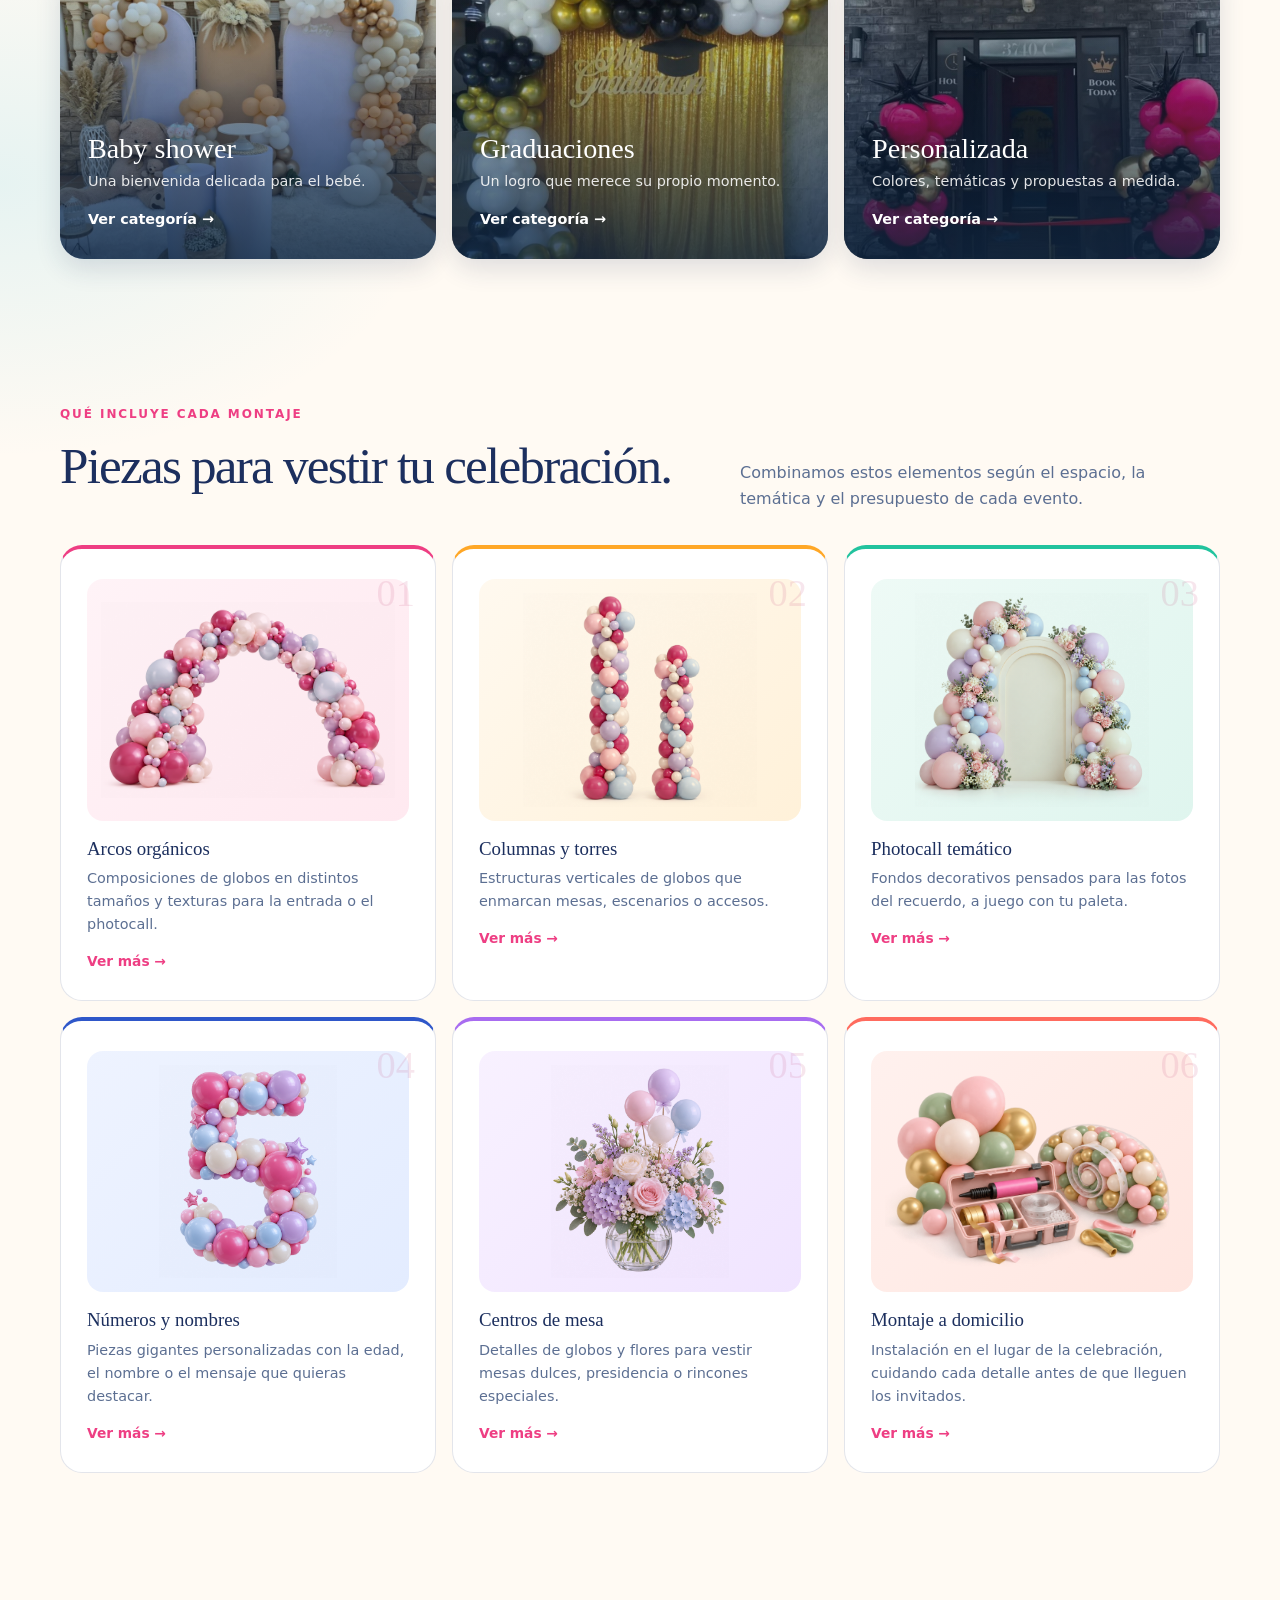
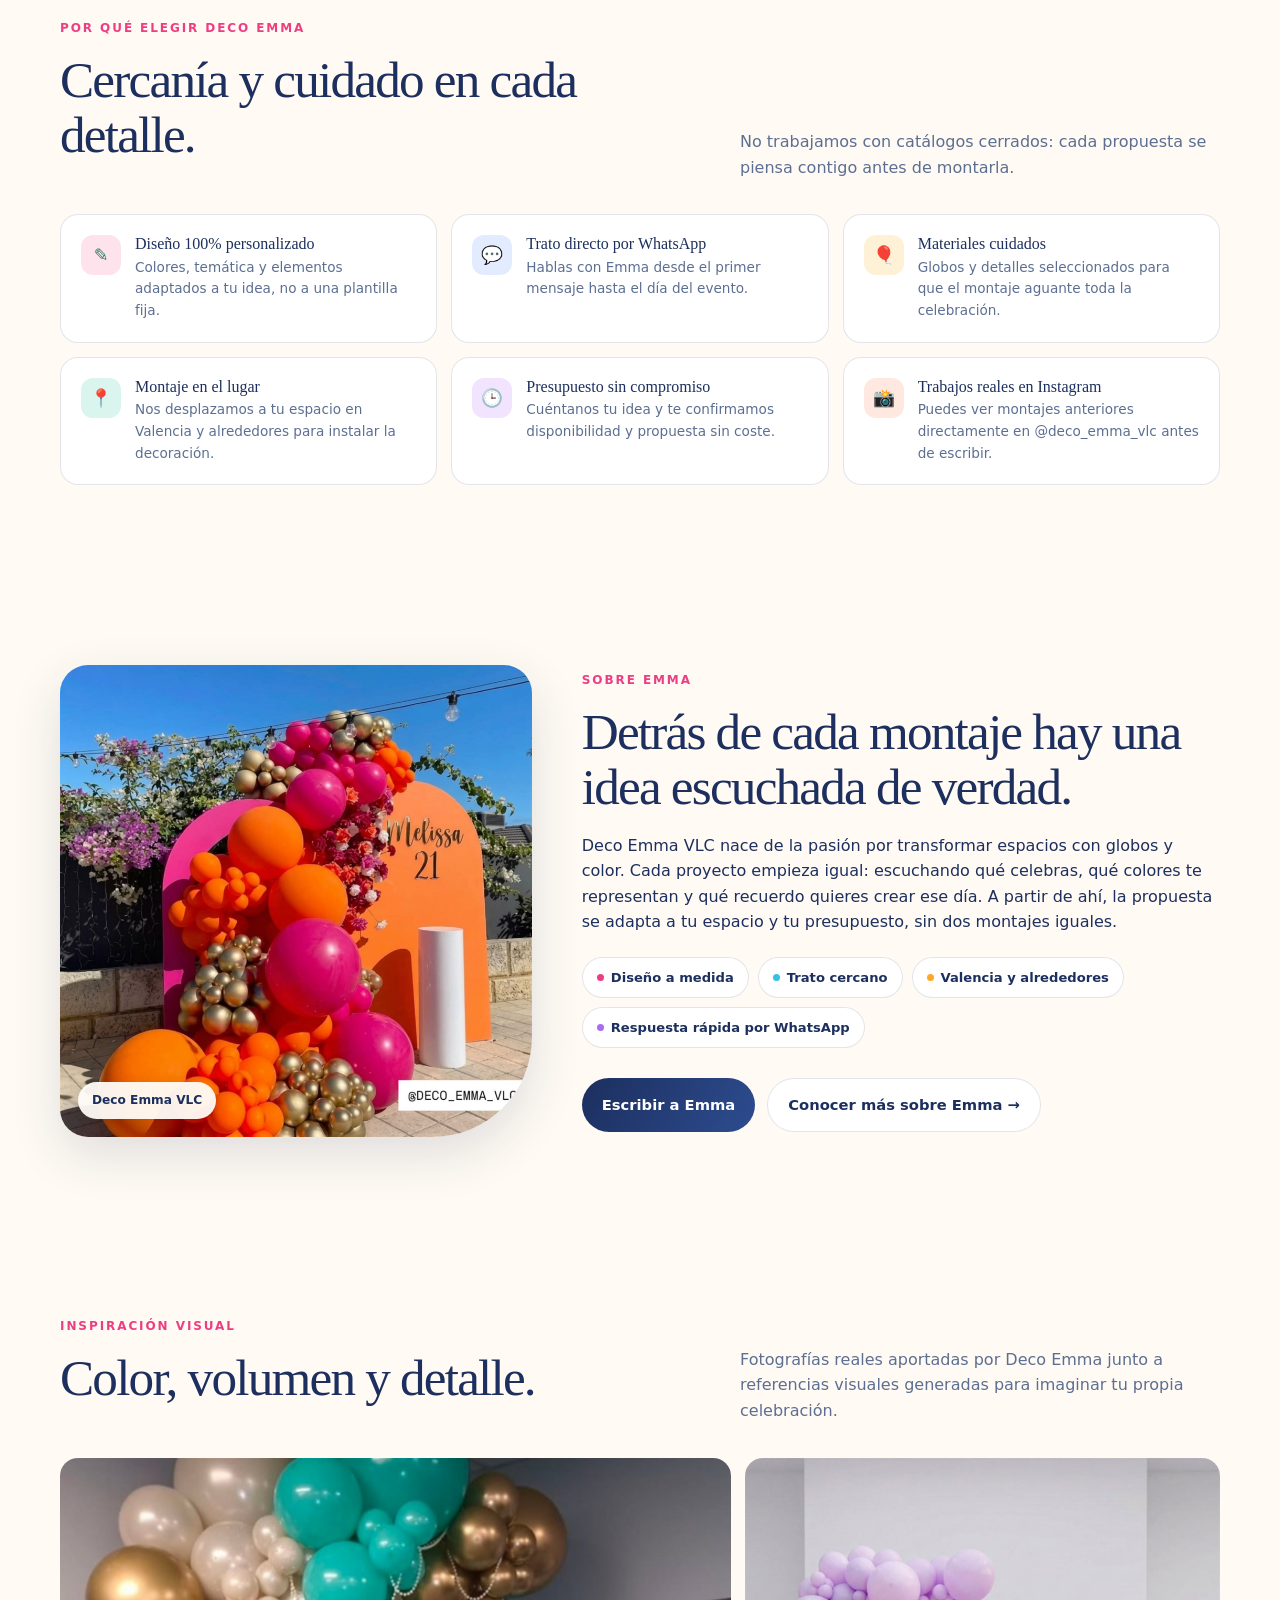
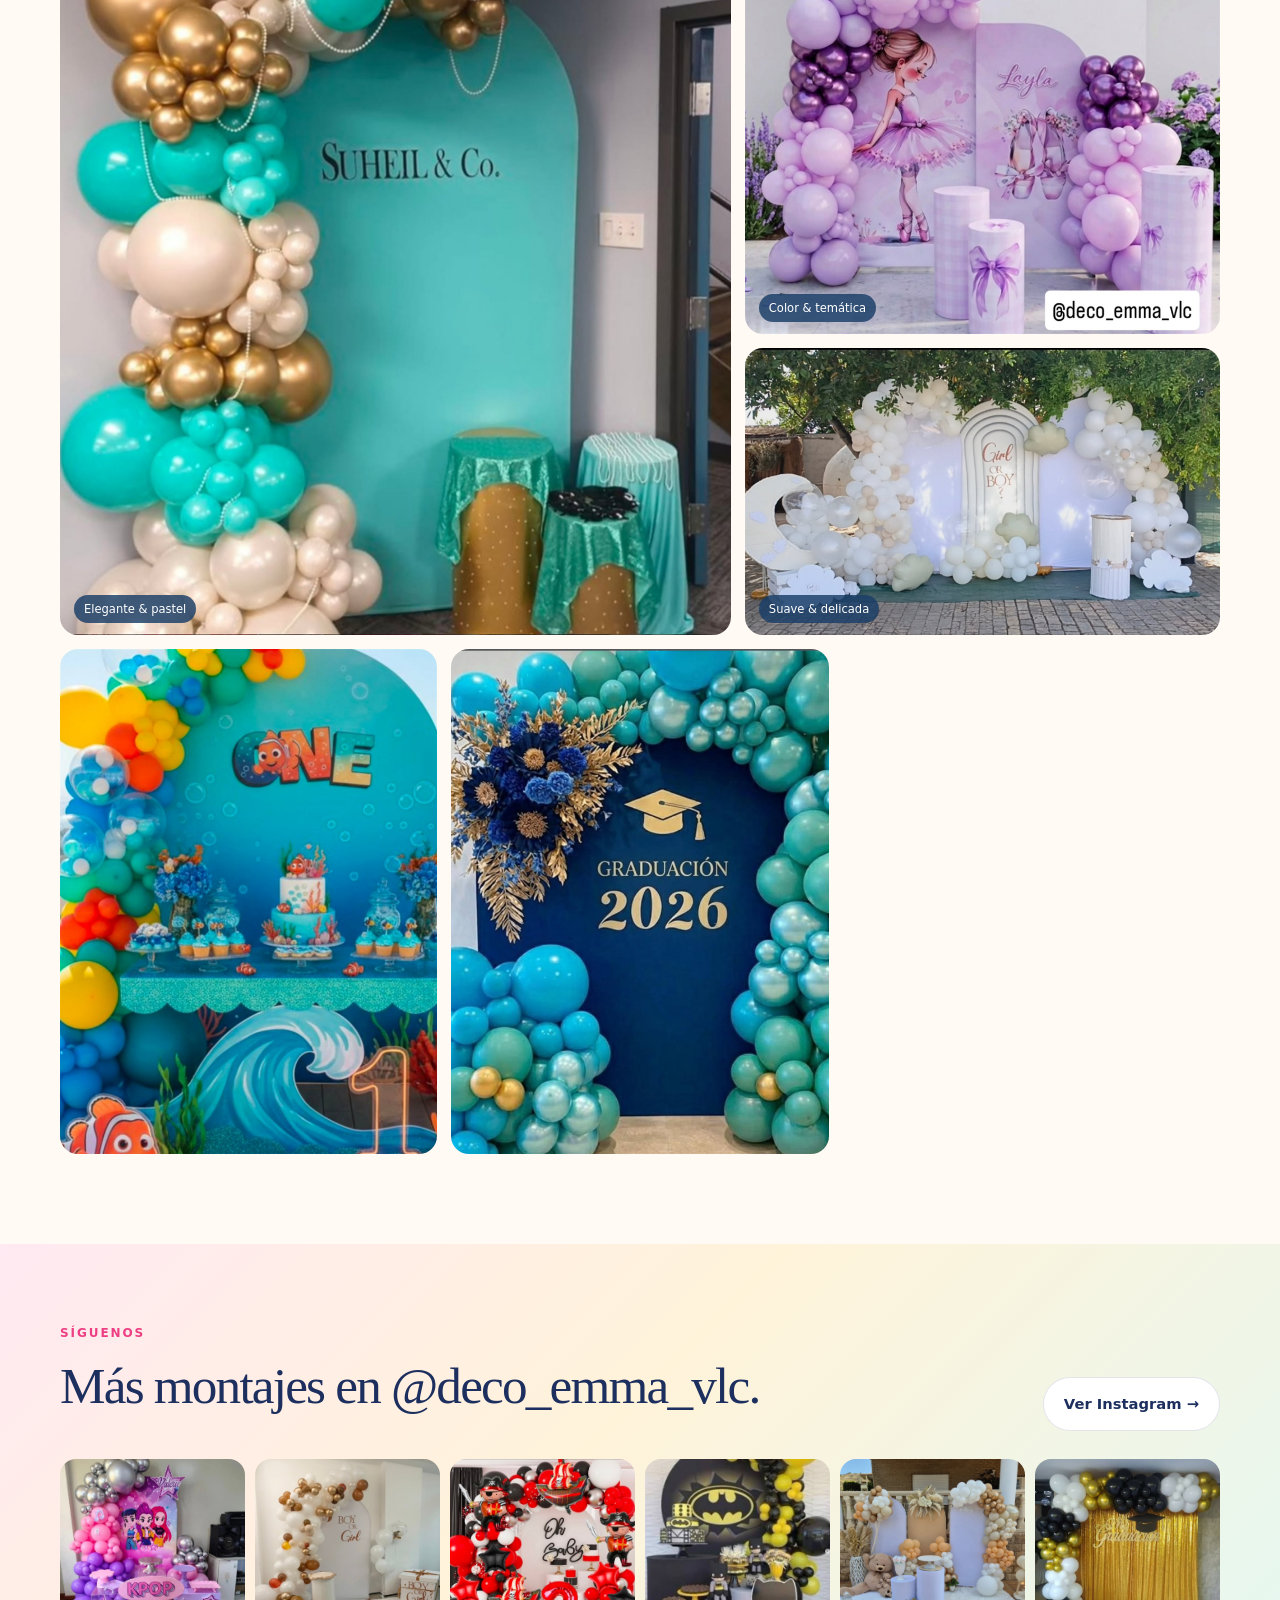
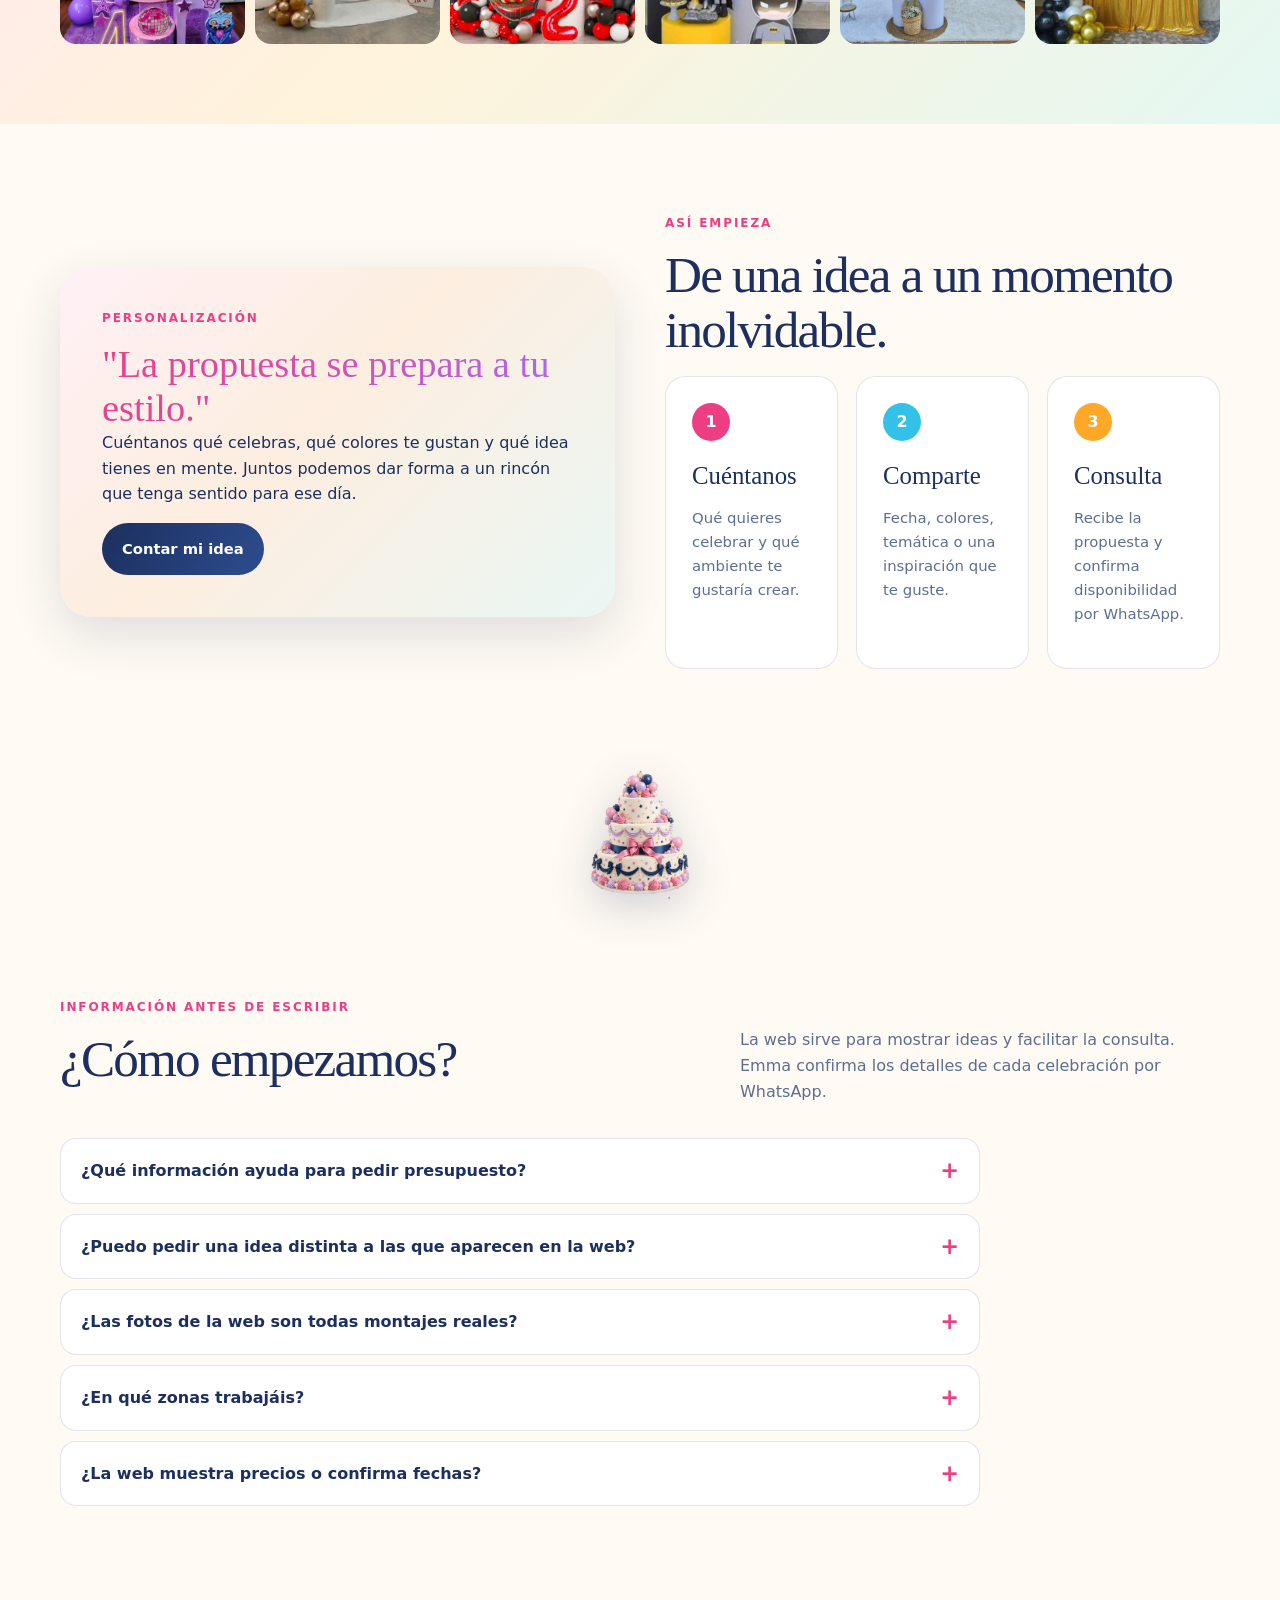
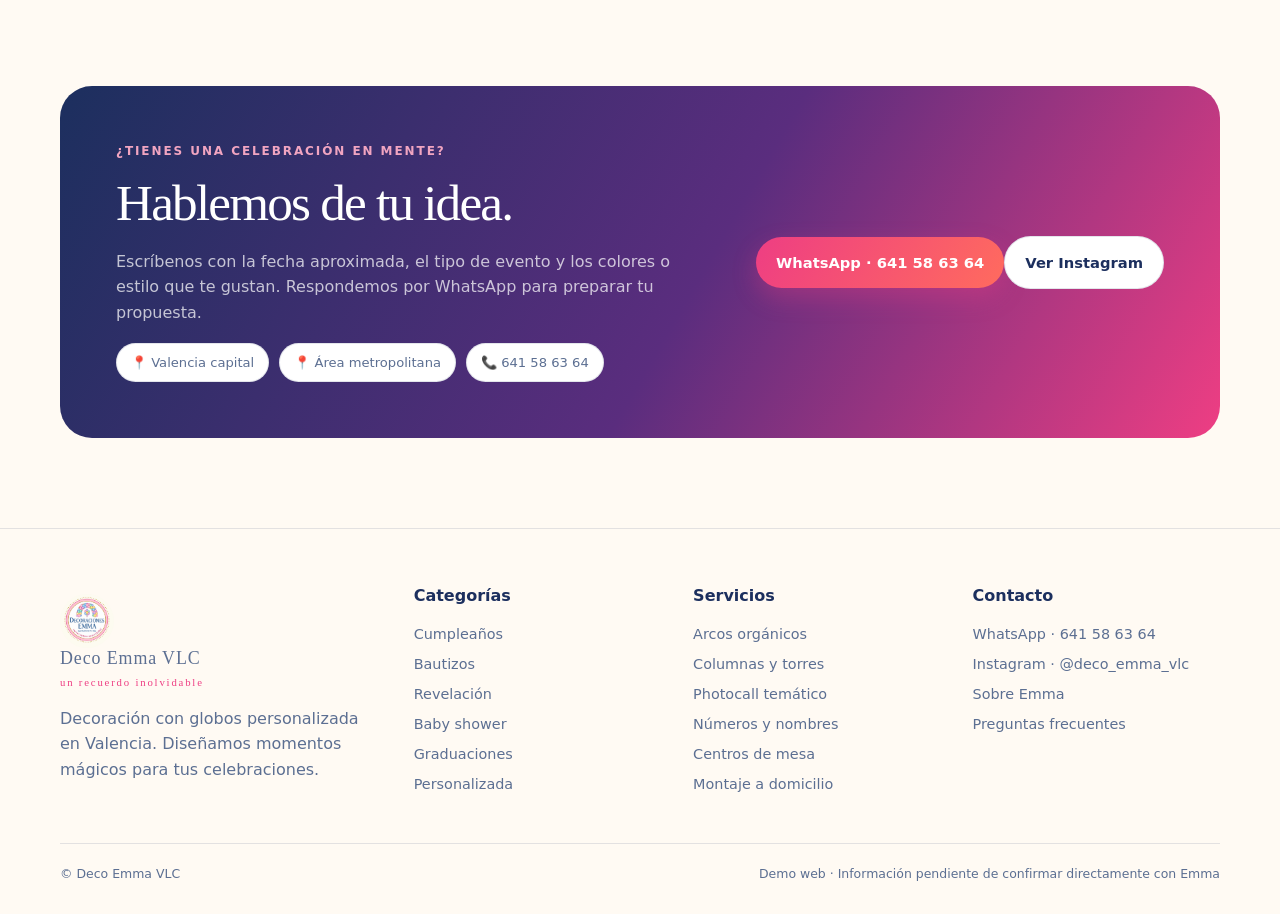
==== commit 5b6b2cf0: "Rediseña los acentos decorativos como pegatinas flotantes en la página Se elimina el círculo blanco " ====
--- a/index.html
+++ b/index.html
@@ -47,8 +47,9 @@
 <a href="https://www.instagram.com/deco_emma_vlc/" target="_blank" rel="noopener noreferrer"><img src="assets/images/social-web/social-194018.jpg" alt="Trabajo publicado en Instagram por Deco Emma VLC" loading="lazy"></a>
 </div></div></section>
 
-<section class="section"><div class="container split"><div class="soft-panel"><span class="decor-badge decor-badge-br"><img src="assets/images/decor/decor-cake.webp" alt="" aria-hidden="true"></span><div class="kicker">Personalización</div><div class="quote">"La propuesta se prepara a tu estilo."</div><p>Cuéntanos qué celebras, qué colores te gustan y qué idea tienes en mente. Juntos podemos dar forma a un rincón que tenga sentido para ese día.</p><a class="btn btn-primary" href="https://wa.me/34641586364?text=Hola%20Emma%2C%20te%20cuento%20mi%20idea%20para%20una%20decoraci%C3%B3n%20personalizada." target="_blank" rel="noopener noreferrer">Contar mi idea</a></div><div><div class="kicker">Así empieza</div><h2>De una idea a un momento inolvidable.</h2><div class="steps"><div class="step"><div class="step-no">1</div><h3>Cuéntanos</h3><p>Qué quieres celebrar y qué ambiente te gustaría crear.</p></div><div class="step"><div class="step-no">2</div><h3>Comparte</h3><p>Fecha, colores, temática o una inspiración que te guste.</p></div><div class="step"><div class="step-no">3</div><h3>Consulta</h3><p>Recibe la propuesta y confirma disponibilidad por WhatsApp.</p></div></div></div></div></section>
+<section class="section"><div class="container split"><div class="soft-panel"><div class="kicker">Personalización</div><div class="quote">"La propuesta se prepara a tu estilo."</div><p>Cuéntanos qué celebras, qué colores te gustan y qué idea tienes en mente. Juntos podemos dar forma a un rincón que tenga sentido para ese día.</p><a class="btn btn-primary" href="https://wa.me/34641586364?text=Hola%20Emma%2C%20te%20cuento%20mi%20idea%20para%20una%20decoraci%C3%B3n%20personalizada." target="_blank" rel="noopener noreferrer">Contar mi idea</a></div><div><div class="kicker">Así empieza</div><h2>De una idea a un momento inolvidable.</h2><div class="steps"><div class="step"><div class="step-no">1</div><h3>Cuéntanos</h3><p>Qué quieres celebrar y qué ambiente te gustaría crear.</p></div><div class="step"><div class="step-no">2</div><h3>Comparte</h3><p>Fecha, colores, temática o una inspiración que te guste.</p></div><div class="step"><div class="step-no">3</div><h3>Consulta</h3><p>Recibe la propuesta y confirma disponibilidad por WhatsApp.</p></div></div></div></div></section>
 
+<div class="container"><div class="decor-sticker-row align-center"><img src="assets/images/decor/decor-cake-t.png" alt="" aria-hidden="true"></div></div>
 <section class="section" id="preguntas"><div class="container"><div class="section-head"><div><div class="kicker">Información antes de escribir</div><h2>¿Cómo empezamos?</h2></div><p>La web sirve para mostrar ideas y facilitar la consulta. Emma confirma los detalles de cada celebración por WhatsApp.</p></div><div class="faq-list">
 <details><summary>¿Qué información ayuda para pedir presupuesto?</summary><p>Indica tipo de celebración, fecha aproximada, colores o temática y comparte una imagen de referencia si tienes una. Puedes escribir directamente al 641 58 63 64.</p></details>
 <details><summary>¿Puedo pedir una idea distinta a las que aparecen en la web?</summary><p>Sí. Utiliza la página de decoración personalizada para explicar tu propuesta y compartir referencias, o escribe directamente por WhatsApp.</p></details>
--- a/assets/css/styles.css
+++ b/assets/css/styles.css
@@ -325,15 +325,14 @@
 .zones-band span { padding:8px 14px; border-radius:999px; background:#fff; border:1px solid var(--line); color:var(--muted); font-size:.82rem; }
 @media (max-width:900px) { .stats-bar,.trust-grid,.services-grid { grid-template-columns:repeat(2,1fr); } .about-split { grid-template-columns:1fr; } .about-photo,.about-photo img { min-height:300px; } .insta-grid { grid-template-columns:repeat(3,1fr); } .mini-gallery { grid-template-columns:repeat(2,1fr); } }
 @media (max-width:680px) { .stats-bar,.trust-grid,.services-grid,.insta-grid,.mini-gallery { grid-template-columns:repeat(2,1fr); } .stats-bar { margin-top:22px; gap:10px; } .stat-card { padding:16px 12px; } .stat-card strong { font-size:1.4rem; } .timeline-band { border-radius:26px; padding:46px 0; } .insta-head { display:block; } }
-/* ---- Insignias decorativas (contenidas, sin desbordes) ---- */
-.soft-panel { position:relative; }
-.page-hero-art { position:relative; }
-.decor-badge { position:absolute; z-index:3; width:72px; height:72px; padding:8px; border-radius:50%; background:rgba(255,253,249,.95); box-shadow:0 10px 22px rgba(28,47,94,.2); display:flex; align-items:center; justify-content:center; pointer-events:none; }
-.decor-badge img { width:100%; height:100%; object-fit:contain; display:block; }
-.decor-badge-tr { top:14px; right:14px; }
-.decor-badge-tl { top:14px; left:14px; }
-.decor-badge-br { bottom:14px; right:14px; }
-.decor-badge-bl { bottom:14px; left:14px; }
+/* ---- Pegatinas decorativas (en el flujo de la página, nunca sobre fotos) ---- */
+.decor-sticker-row { display:flex; padding:6px 0 8px; }
+.decor-sticker-row.align-start { justify-content:flex-start; }
+.decor-sticker-row.align-end { justify-content:flex-end; }
+.decor-sticker-row.align-center { justify-content:center; }
+.decor-sticker-row img { width:112px; height:auto; display:block; filter:drop-shadow(0 12px 22px rgba(28,47,94,.22)); }
+.decor-sticker-row.rotate-left img { transform:rotate(-7deg); }
+.decor-sticker-row.rotate-right img { transform:rotate(7deg); }
 .decor-banner-img { display:block; margin:26px auto 0; width:min(560px,86%); mix-blend-mode:multiply; pointer-events:none; user-select:none; }
-@media (max-width:680px) { .decor-badge { width:56px; height:56px; padding:6px; } .decor-banner-img { width:100%; margin-top:16px; } }
+@media (max-width:680px) { .decor-sticker-row img { width:82px; } .decor-banner-img { width:100%; margin-top:16px; } }
 @media (prefers-reduced-motion:reduce) { *,*::before,*::after { animation-duration:.01ms!important; transition-duration:.01ms!important; scroll-behavior:auto!important; } }
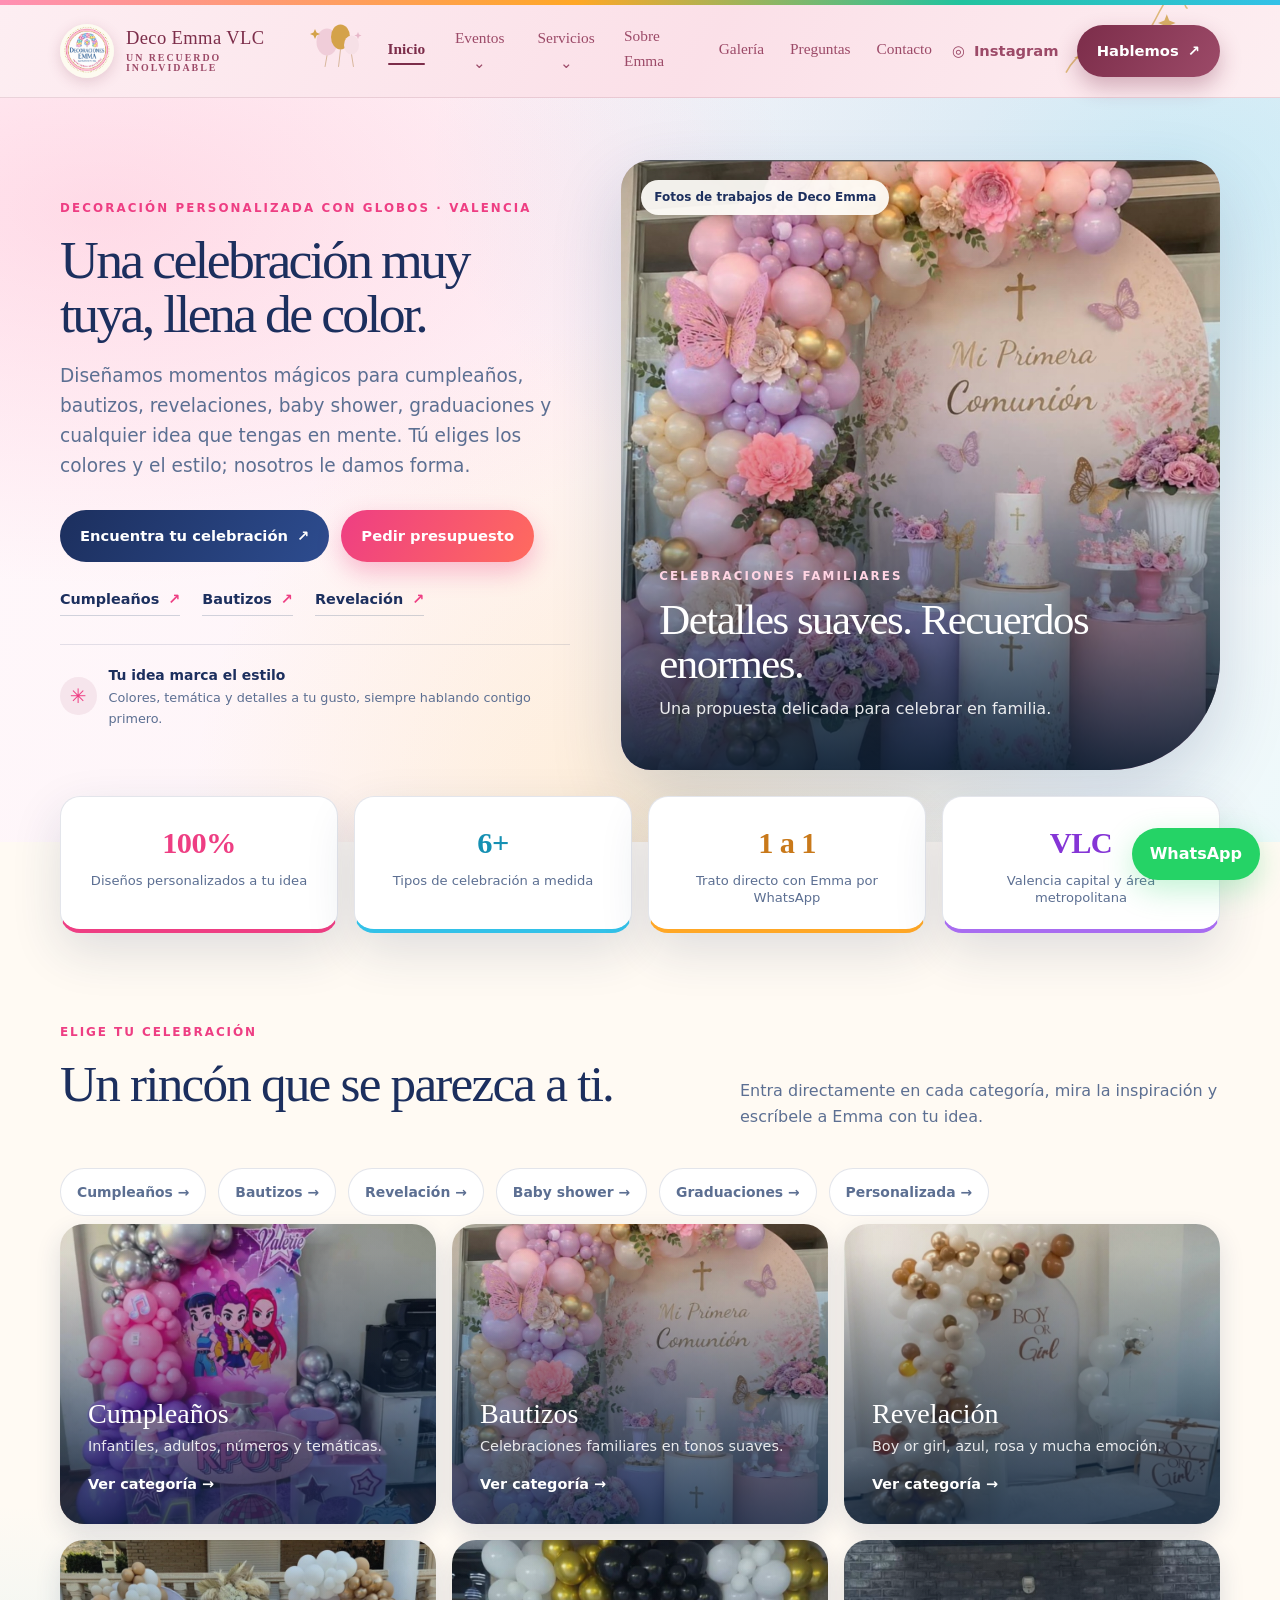
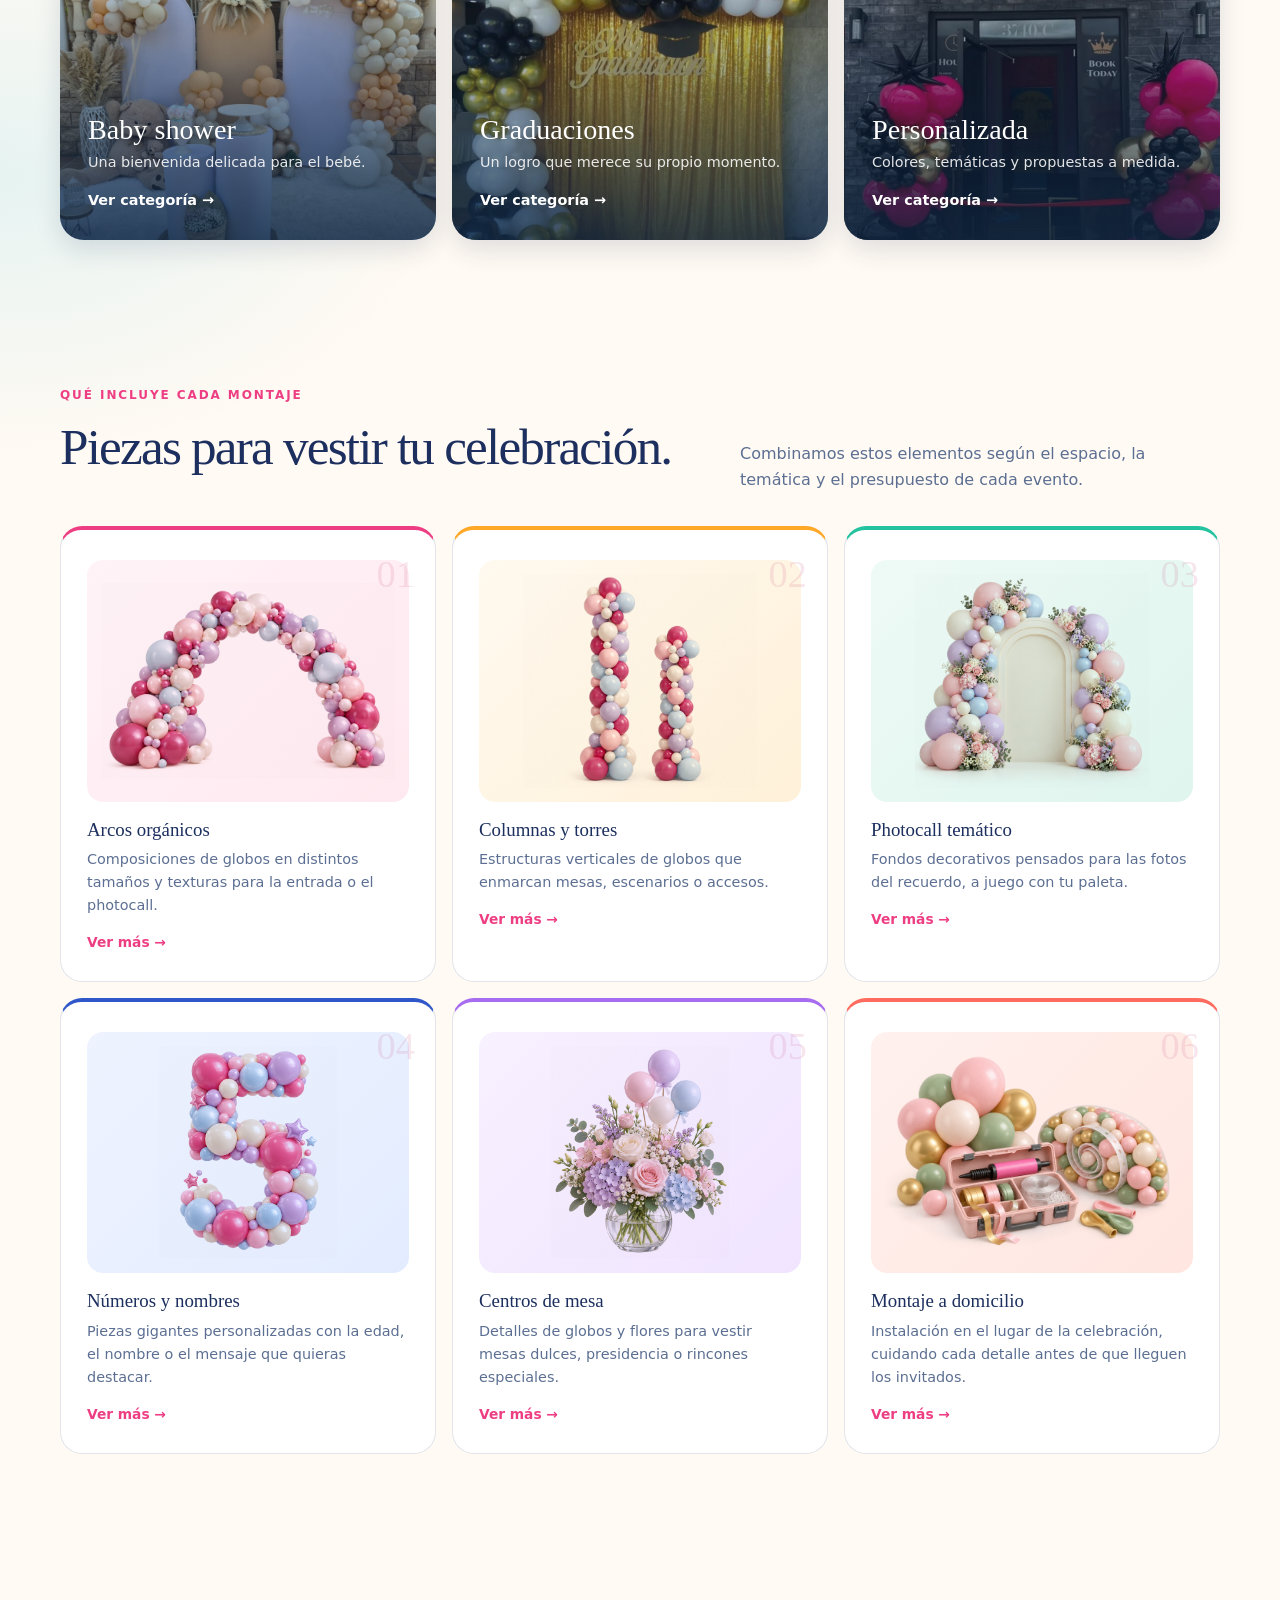
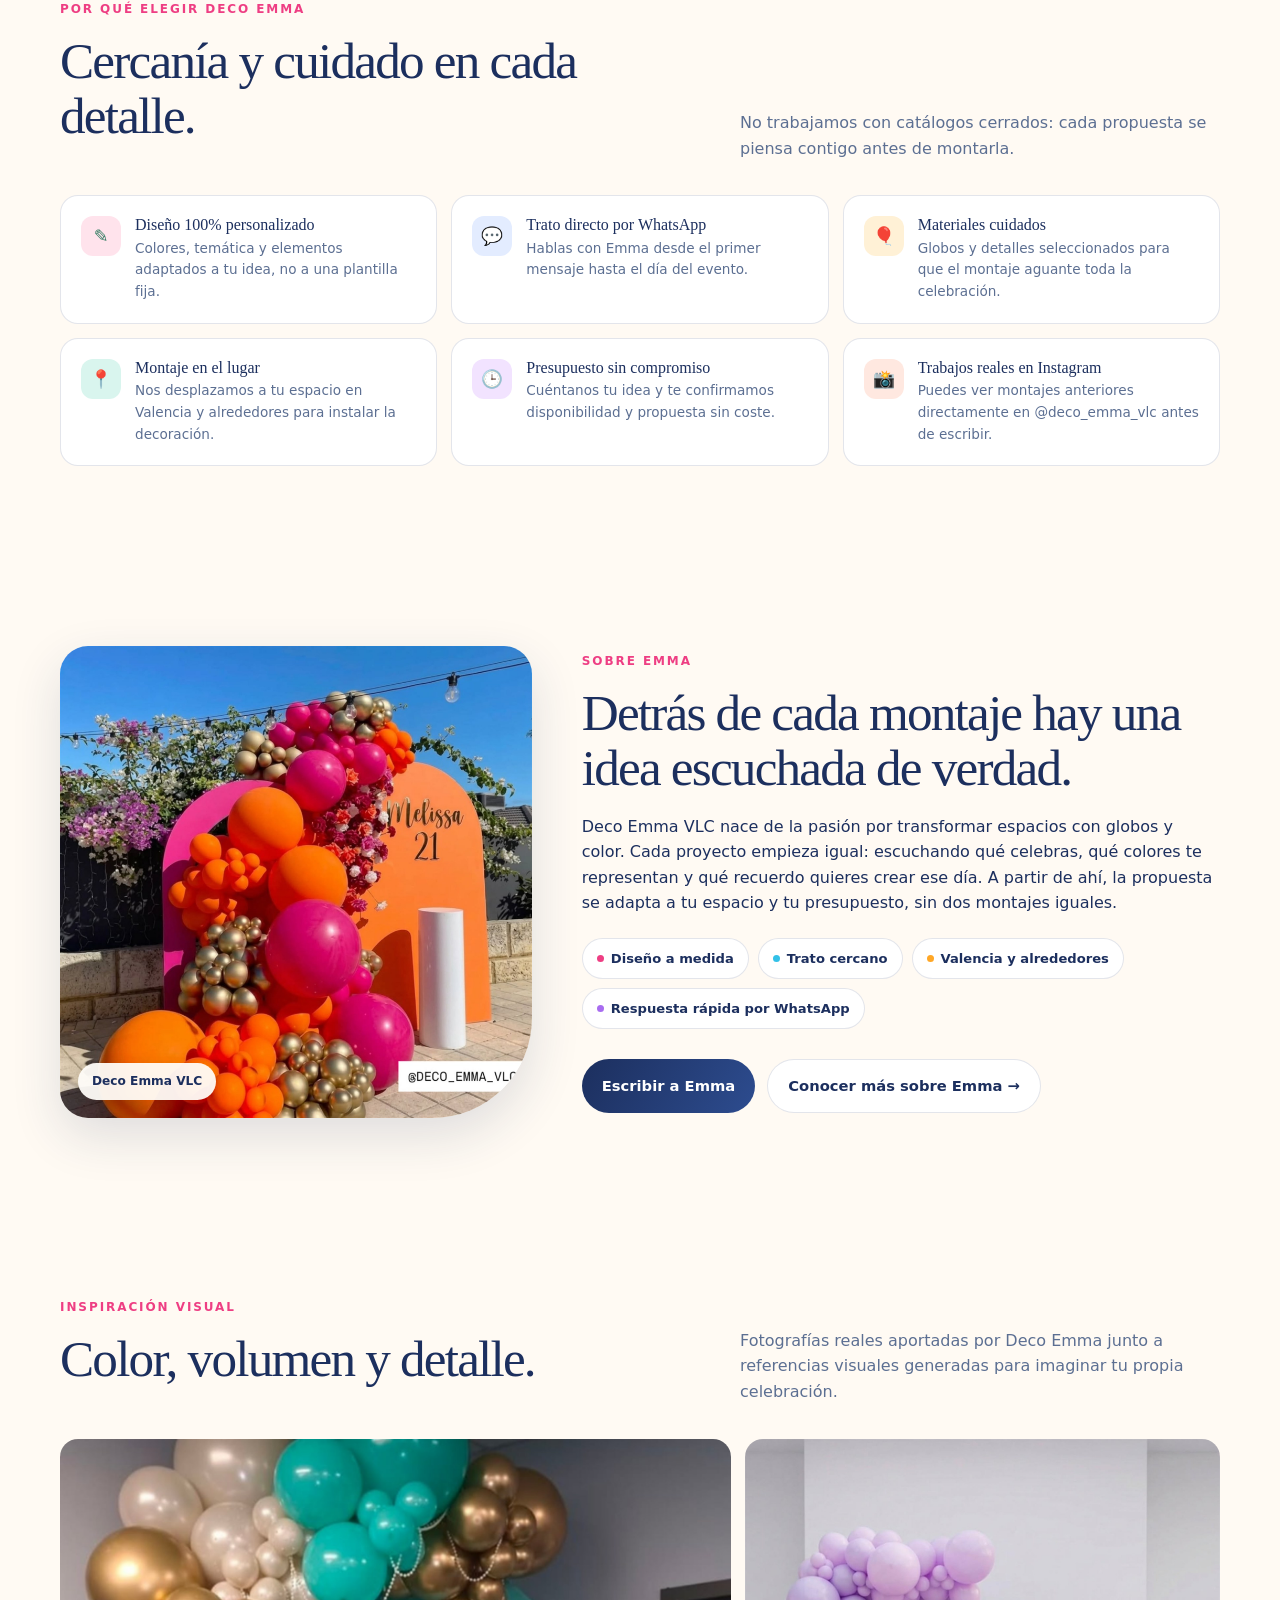
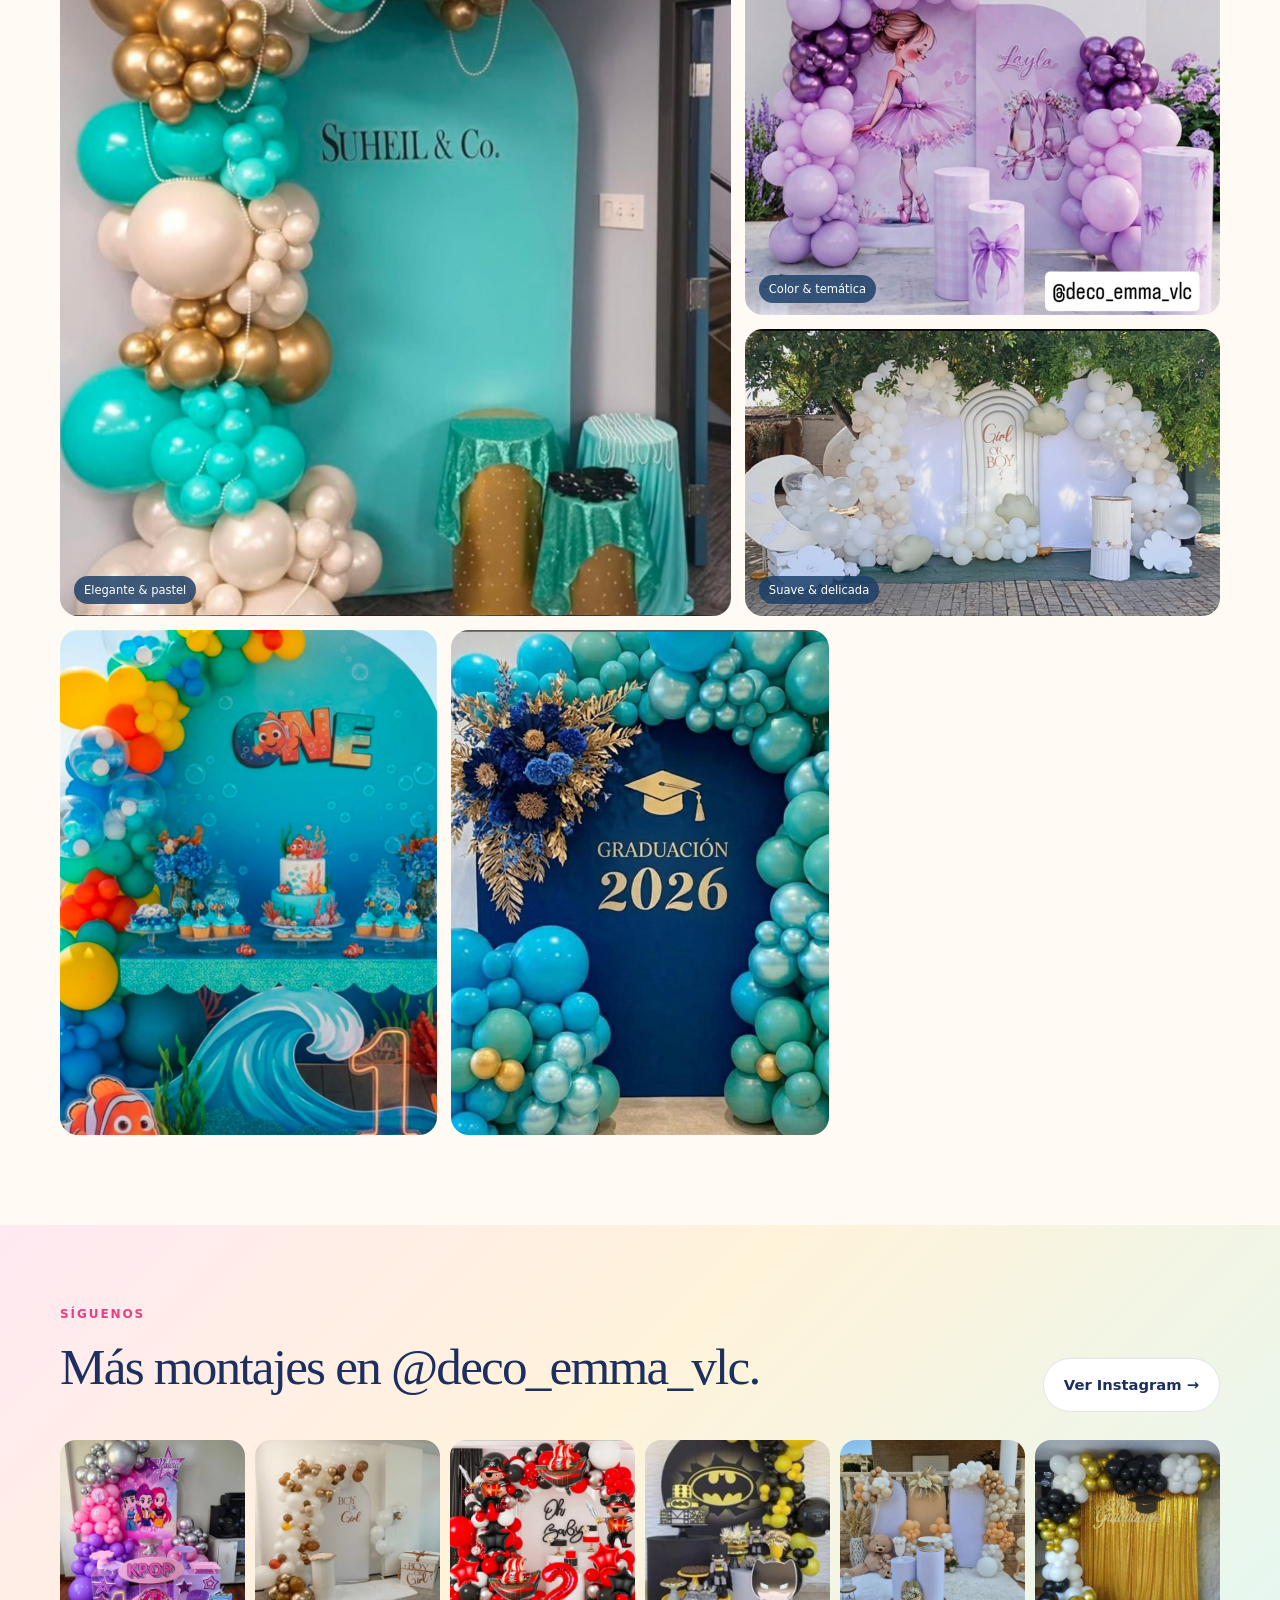
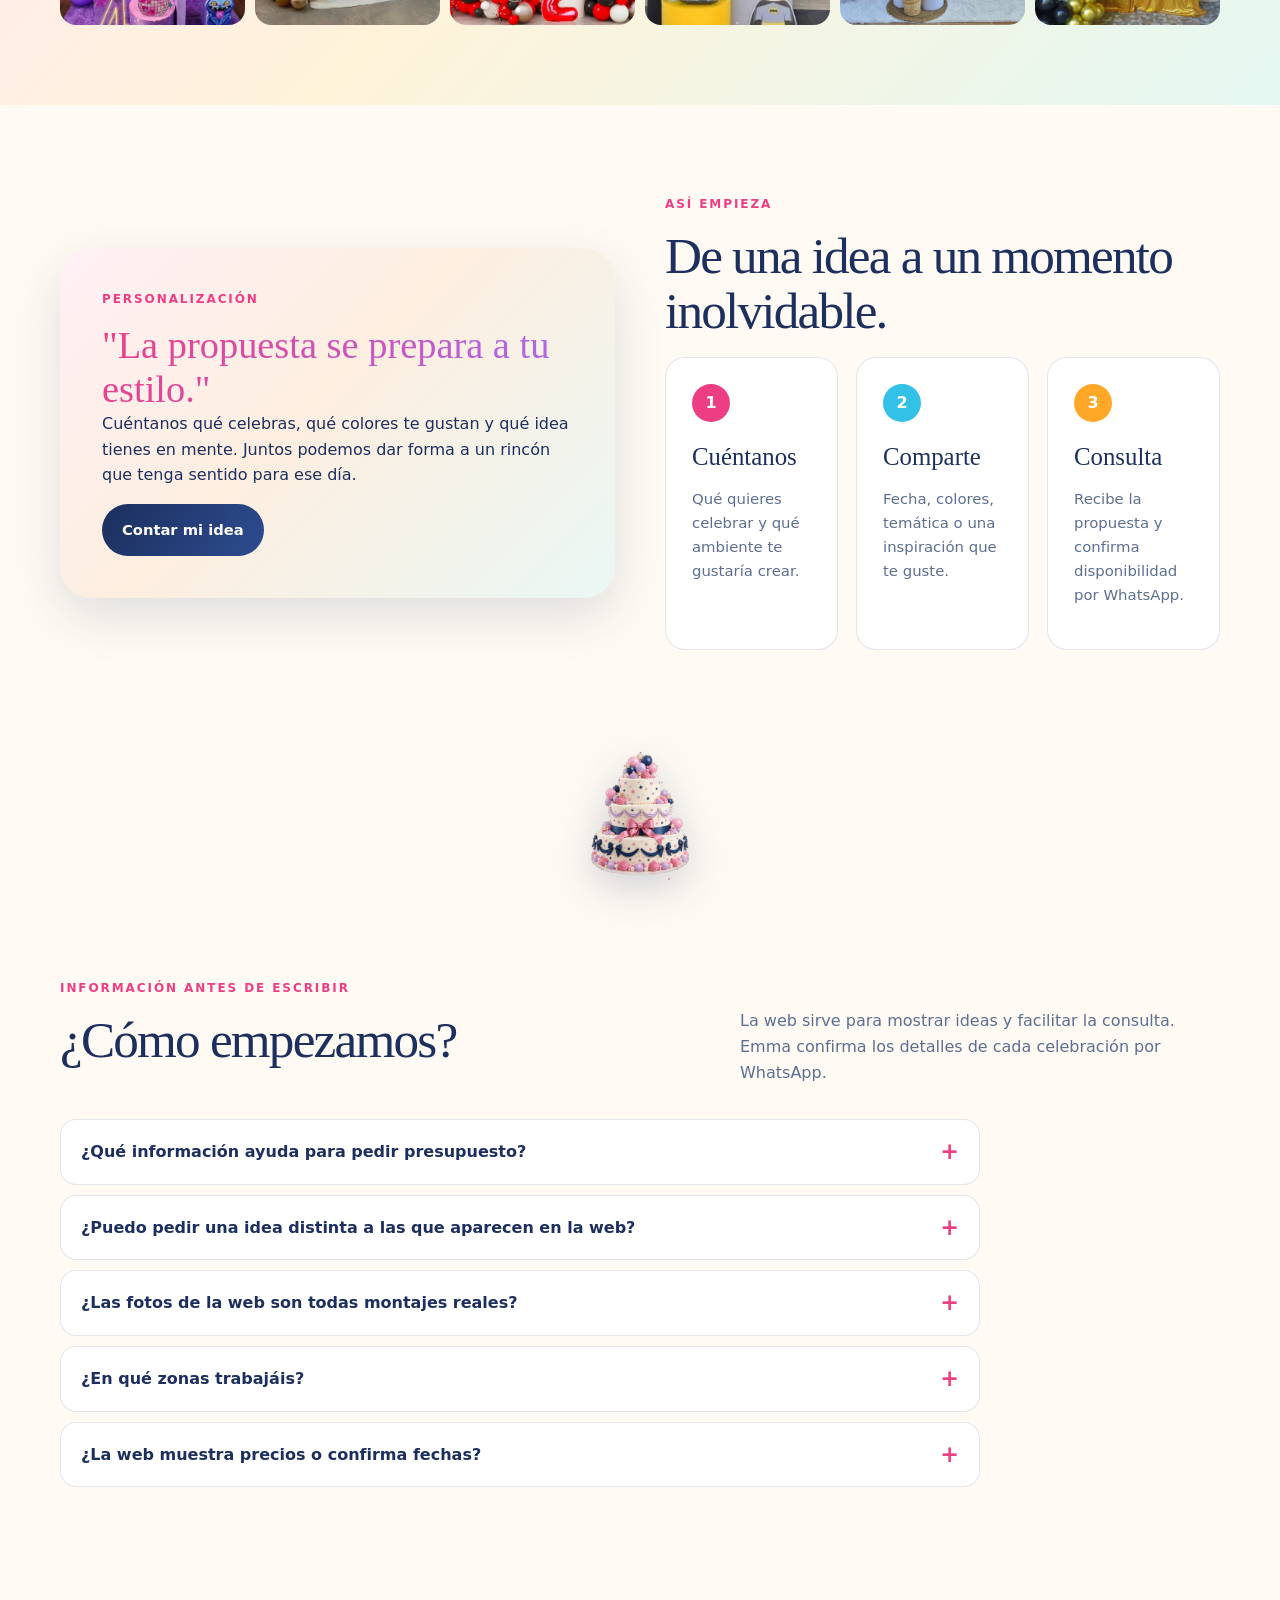
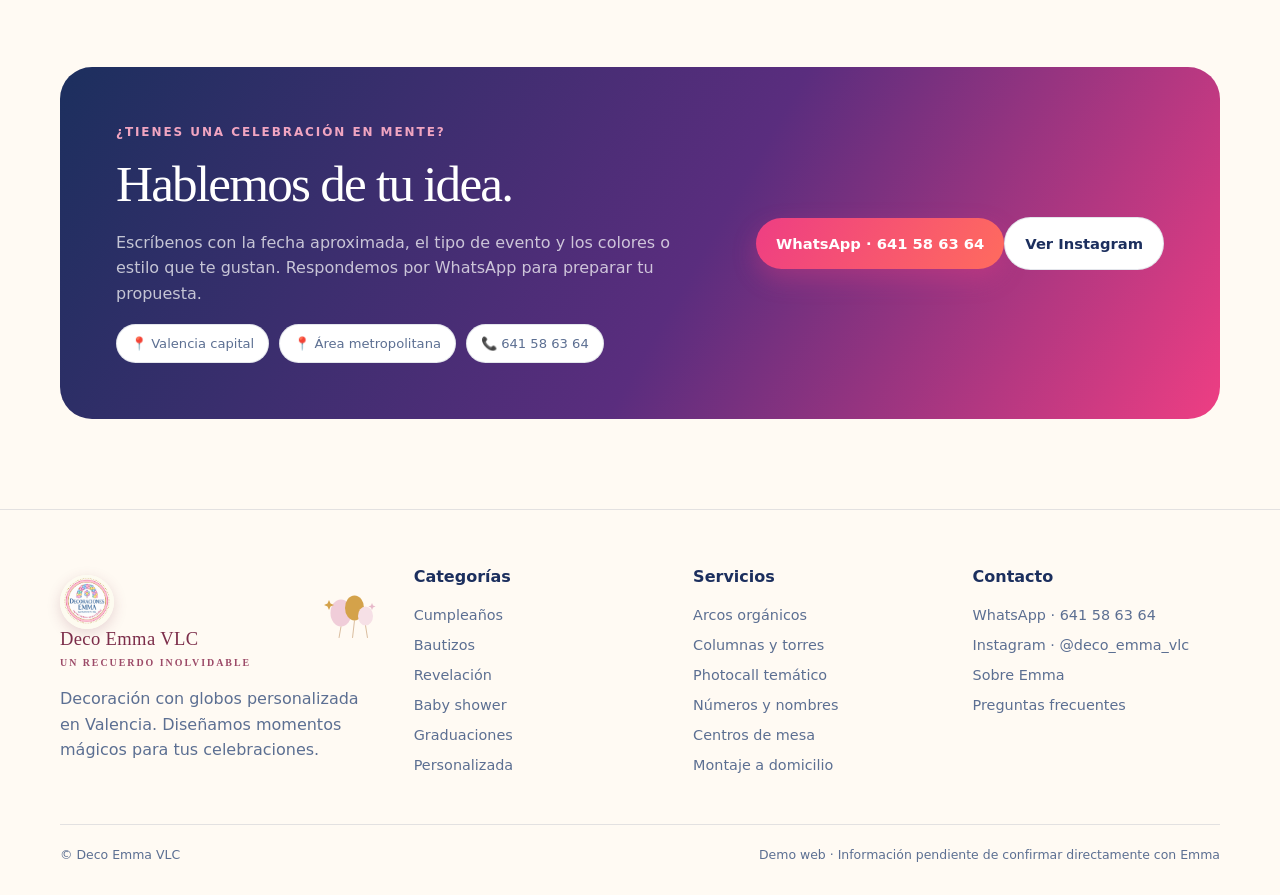
==== commit b1154851: "Cabecera premium: paleta vino/dorado, tipografía serif y detalles finos Rediseño completo de la cabe" ====
--- a/index.html
+++ b/index.html
@@ -5,7 +5,7 @@
 <link rel="icon" href="logo.png"><link rel="stylesheet" href="assets/css/styles.css">
 </head><body>
 <div class="topbar"><div class="container topbar-inner"><span>Decoración con globos en Valencia · Diseños 100% personalizados</span><a href="https://www.instagram.com/deco_emma_vlc/" target="_blank" rel="noopener noreferrer">@deco_emma_vlc · Ver Instagram</a></div></div>
-<header class="site-header"><div class="container nav"><a class="brand" href="index.html"><img src="logo.png" alt="Logo Deco Emma VLC"><span class="brand-name">Deco Emma VLC<span>un recuerdo inolvidable</span></span></a><button class="menu-toggle" aria-label="Abrir menú" aria-expanded="false">☰</button><nav class="nav-links" aria-label="Navegación principal"><a href="index.html">Inicio</a><a href="#categorias">Categorías</a><a href="#servicios">Servicios</a><a href="sobre-emma.html">Sobre Emma</a><a href="#inspiracion">Galería</a><a href="#preguntas">Preguntas</a><a href="#contacto">Contacto</a></nav><div class="nav-ctas"><a class="btn btn-soft" href="https://www.instagram.com/deco_emma_vlc/" target="_blank" rel="noopener noreferrer">Instagram</a><a class="btn btn-pink" href="https://wa.me/34641586364?text=Hola%20Emma%2C%20me%20gustar%C3%ADa%20consultar%20una%20decoraci%C3%B3n%20para%20mi%20celebraci%C3%B3n." target="_blank" rel="noopener noreferrer">WhatsApp</a></div></div></header>
+<header class="site-header"><div class="container nav"><a class="brand" href="index.html"><img src="logo.png" alt="Logo Deco Emma VLC"><span class="brand-name">Deco Emma VLC<span>un recuerdo inolvidable</span></span></a><button class="menu-toggle" aria-label="Abrir menú" aria-expanded="false">☰</button><nav class="nav-links" aria-label="Navegación principal"><a href="index.html">Inicio</a><a href="#categorias">Categorías</a><a href="#servicios">Servicios</a><a href="sobre-emma.html">Sobre Emma</a><a href="#inspiracion">Galería</a><a href="#preguntas">Preguntas</a><a href="#contacto">Contacto</a></nav><div class="nav-ctas"><a class="btn btn-soft" href="https://www.instagram.com/deco_emma_vlc/" target="_blank" rel="noopener noreferrer">Instagram</a><a class="btn btn-pink" href="https://wa.me/34641586364?text=Hola%20Emma%2C%20me%20gustar%C3%ADa%20consultar%20una%20decoraci%C3%B3n%20para%20mi%20celebraci%C3%B3n." target="_blank" rel="noopener noreferrer">Hablemos</a></div></div></header>
 <main>
 
 <section class="hero"><div class="container hero-grid"><div class="hero-copy reveal"><div class="eyebrow">Decoración personalizada con globos · Valencia</div><h1>Una celebración muy tuya, llena de color.</h1><p class="lead">Diseñamos momentos mágicos para cumpleaños, bautizos, revelaciones, baby shower, graduaciones y cualquier idea que tengas en mente. Tú eliges los colores y el estilo; nosotros le damos forma.</p><div class="hero-actions"><a class="btn btn-primary" href="#categorias">Encuentra tu celebración <span>↗</span></a><a class="btn btn-pink" href="https://wa.me/34641586364?text=Hola%20Emma%2C%20quiero%20consultar%20una%20decoraci%C3%B3n%20de%20globos%20personalizada." target="_blank" rel="noopener noreferrer">Pedir presupuesto</a></div><div class="hero-event-links" aria-label="Eventos destacados"><a href="cumpleanos.html">Cumpleaños <span>↗</span></a><a href="bautizos.html">Bautizos <span>↗</span></a><a href="revelacion.html">Revelación <span>↗</span></a></div><div class="hero-proof"><span class="proof-mark" aria-hidden="true">✳</span><span><strong>Tu idea marca el estilo</strong><small>Colores, temática y detalles a tu gusto, siempre hablando contigo primero.</small></span></div></div><div class="hero-banner" aria-label="Fotografía de decoraciones de Deco Emma"><div class="hero-slide active"><img src="assets/images/social-web/social-194041.jpg" alt="Decoración de comunión en tonos rosa y lavanda con globos y flores"><div class="hero-slide-copy"><div class="eyebrow">Celebraciones familiares</div><h2>Detalles suaves. Recuerdos enormes.</h2><p>Una propuesta delicada para celebrar en familia.</p></div></div><div class="hero-photo-label">Fotos de trabajos de Deco Emma</div></div></div></section>
--- a/assets/css/styles.css
+++ b/assets/css/styles.css
@@ -9,6 +9,9 @@
   --sky: #33c1e8;
   --mint: #22c39e;
   --lilac: #a86cf0;
+  --wine: #7c2d4a;
+  --wine-soft: #9c4a68;
+  --blush: #fdeef2;
   --cream: #fffaf3;
   --white: #ffffff;
   --line: rgba(28,47,94,.12);
@@ -24,18 +27,31 @@
 button, a { -webkit-tap-highlight-color: transparent; }
 :focus-visible { outline: 3px solid var(--pink-deep); outline-offset: 4px; }
 .container { width: min(1160px, calc(100% - 40px)); margin: 0 auto; }
-.topbar { background: linear-gradient(90deg,var(--pink-deep),var(--lilac) 55%,var(--sky)); color: #fff; font-size: .78rem; letter-spacing: .06em; }
-.topbar-inner { display:flex; justify-content:space-between; align-items:center; min-height:34px; gap:16px; }
-.topbar a { color:#fff; text-decoration: underline; text-underline-offset: 3px; }
-.site-header { position: sticky; top:0; z-index:20; background: rgba(255,253,248,.94); backdrop-filter: blur(14px); border-bottom: 1px solid var(--line); }
-.nav { min-height: 82px; display:flex; align-items:center; justify-content:space-between; gap:20px; }
-.brand { display:flex; align-items:center; gap:12px; min-width: 210px; }
-.brand img { width:54px; height:54px; object-fit:cover; border-radius:50%; }
-.brand-name { font-family: Georgia, serif; font-size:1.12rem; letter-spacing:.05em; line-height:1.05; }
-.brand-name span { display:block; color:var(--pink-deep); font-size:.67rem; font-family:inherit; letter-spacing:.17em; margin-top:5px; }
-.nav-links { display:flex; align-items:center; gap:22px; font-size:.91rem; color:var(--muted); }
-.nav-links a:hover { color:var(--pink-deep); }
-.nav-ctas { display:flex; align-items:center; gap:10px; }
+.topbar { background: linear-gradient(90deg,var(--pink) 0%,var(--gold) 45%,var(--mint) 75%,var(--sky) 100%); height:5px; padding:0; }
+.topbar-inner { display:none; }
+.site-header { position: sticky; top:0; z-index:20; background: linear-gradient(120deg,var(--blush),#fbe0e8 55%,#fdeef1); border-bottom: 1px solid rgba(124,45,74,.14); }
+.nav { min-height: 92px; display:flex; align-items:center; justify-content:space-between; gap:20px; position:relative; isolation:isolate; }
+.nav::after { content:""; position:absolute; right:-8px; top:50%; transform:translateY(-58%); width:170px; height:80px; background-image:url("data:image/svg+xml,%3Csvg xmlns='http://www.w3.org/2000/svg' viewBox='0 0 170 100'%3E%3Cpath d='M10 85 C 45 20, 85 92, 122 18 S 155 8, 162 4' stroke='%23c7921e' stroke-width='2' fill='none' opacity='0.55'/%3E%3Cpath d='M136 12 l3 8 8 3 -8 3 -3 8 -3-8-8-3 8-3z' fill='%23c7921e' opacity='0.65'/%3E%3Cpath d='M28 58 l2 6 6 2 -6 2 -2 6 -2-6-6-2 6-2z' fill='%23c7921e' opacity='0.55'/%3E%3Cpath d='M100 55 l2 5 5 2 -5 2 -2 5 -2-5-5-2 5-2z' fill='%23c7921e' opacity='0.45'/%3E%3C/svg%3E"); background-repeat:no-repeat; background-size:contain; pointer-events:none; z-index:-1; }
+.brand { display:flex; align-items:center; gap:12px; min-width: 210px; position:relative; padding-right:64px; }
+.brand::after { content:""; position:absolute; right:0; top:50%; transform:translateY(-54%); width:60px; height:52px; background-image:url("data:image/svg+xml,%3Csvg xmlns='http://www.w3.org/2000/svg' viewBox='0 0 120 100'%3E%3Cellipse cx='38' cy='38' rx='21' ry='27' fill='%23f0cdd9'/%3E%3Cellipse cx='65' cy='28' rx='19' ry='25' fill='%23d4a24a'/%3E%3Cellipse cx='87' cy='44' rx='15' ry='19' fill='%23f6e0e6'/%3E%3Cpath d='M38 65 L34 88' stroke='%23c9a37a' stroke-width='1.4' fill='none'/%3E%3Cpath d='M65 53 L61 88' stroke='%23c9a37a' stroke-width='1.4' fill='none'/%3E%3Cpath d='M87 63 L91 88' stroke='%23c9a37a' stroke-width='1.4' fill='none'/%3E%3Cpath d='M14 12 l3 7 7 3 -7 3 -3 7 -3-7-7-3 7-3z' fill='%23d4a24a'/%3E%3Cpath d='M100 18 l2 5 5 2 -5 2 -2 5 -2-5-5-2 5-2z' fill='%23e7b8c9'/%3E%3C/svg%3E"); background-repeat:no-repeat; background-size:contain; pointer-events:none; }
+.brand img { width:54px; height:54px; object-fit:cover; border-radius:50%; box-shadow:0 4px 14px rgba(124,45,74,.18); }
+.brand-name { font-family: Georgia, serif; font-size:1.16rem; letter-spacing:.02em; line-height:1.05; color:var(--wine); }
+.brand-name span { display:block; color:var(--wine-soft); font-size:.62rem; font-family:inherit; letter-spacing:.2em; margin-top:5px; font-weight:700; text-transform:uppercase; }
+.nav-links { display:flex; align-items:center; gap:26px; font-size:.96rem; color:var(--wine-soft); font-family:Georgia,serif; }
+.nav-links a { position:relative; padding-bottom:4px; }
+.nav-links a:hover { color:var(--wine); }
+.nav-links a::after { content:""; position:absolute; left:0; right:100%; bottom:0; height:2px; background:var(--wine); border-radius:2px; transition:right .22s ease; }
+.nav-links a:hover::after, .nav-links a.active::after { right:0; }
+.nav-links a.active { color:var(--wine); font-weight:700; }
+.nav-category > button { font-family:Georgia,serif; font-size:.96rem; color:var(--wine-soft); }
+.nav-ctas { display:flex; align-items:center; gap:18px; }
+.nav-ctas .btn-soft { background:none; border:0; color:var(--wine-soft); font-weight:700; padding:0; }
+.nav-ctas .btn-soft:hover { color:var(--wine); }
+.nav-ctas .btn-soft::before { content:"◎ "; }
+.nav-ctas .btn-pink { background:linear-gradient(120deg,var(--wine),var(--wine-soft)); box-shadow:0 10px 22px rgba(124,45,74,.32); }
+.nav-ctas .btn-pink::after { content:" ↗"; }
+@media (max-width:1200px) { .nav::after { display:none; } }
+@media (max-width:900px) { .brand { padding-right:0; min-width:0; } .brand::after { display:none; } }
 .menu-toggle { display:none; border:1px solid var(--line); background:var(--white); color:var(--ink); padding:10px 12px; border-radius:12px; font-size:1.1rem; }
 .btn { display:inline-flex; justify-content:center; align-items:center; gap:9px; border:0; border-radius:999px; padding:14px 20px; font-weight:700; font-size:.92rem; transition: transform .2s ease, box-shadow .2s ease, background .2s ease; cursor:pointer; }
 .btn:hover { transform:translateY(-2px) scale(1.02); box-shadow:0 14px 28px rgba(28,47,94,.22); }
@@ -226,7 +242,7 @@
 .modal-close { position:absolute; top:18px; right:20px; width:42px; height:42px; border:0; border-radius:50%; background:#fff; color:var(--ink); font-size:1.5rem; cursor:pointer; }
 .reveal { animation:rise .65s ease both; }
 @keyframes rise { from { opacity:0; transform:translateY(16px); } to { opacity:1; transform:none; } }
-@media (max-width:900px) { .nav-links { gap:12px; } .nav-ctas .btn-soft { display:none; } .hero-grid,.page-hero-grid,.split { grid-template-columns:1fr; } .hero-grid { gap:27px; } .hero-copy { max-width:760px; } .hero h1 { max-width:760px; font-size:clamp(3.2rem,7vw,4.5rem); } .hero-banner { min-height:500px; } .hero-visual { min-height:380px; } .hero-image { height:380px; } .category-grid { grid-template-columns:repeat(2,1fr); } .steps { grid-template-columns:1fr; } .footer-grid { grid-template-columns:1fr 1fr; } }
+@media (max-width:900px) { .menu-toggle { display:block; } .nav-links { display:none; position:absolute; left:14px; right:14px; top:76px; flex-direction:column; align-items:stretch; gap:6px; padding:14px; background:#fff; border:1px solid var(--line); border-radius:18px; box-shadow:var(--shadow); } .nav-links.open { display:flex; } .nav-links a::after { display:none; } .nav-category > button { width:100%; text-align:left; padding:10px 0; } .category-menu { position:static; box-shadow:none; border:0; padding:0 0 4px 12px; min-width:0; } .nav-category.open .category-menu { display:block; } .nav-ctas { margin-left:auto; } .nav-ctas .btn-soft { display:none; } .hero-grid,.page-hero-grid,.split { grid-template-columns:1fr; } .hero-grid { gap:27px; } .hero-copy { max-width:760px; } .hero h1 { max-width:760px; font-size:clamp(3.2rem,7vw,4.5rem); } .hero-banner { min-height:500px; } .hero-visual { min-height:380px; } .hero-image { height:380px; } .category-grid { grid-template-columns:repeat(2,1fr); } .steps { grid-template-columns:1fr; } .footer-grid { grid-template-columns:1fr 1fr; } }
 @media (max-width:680px) { .container { width:min(100% - 28px,1160px); } .topbar-inner { font-size:.67rem; } .topbar-inner span { display:none; } .nav { min-height:70px; } .brand img { width:46px; height:46px; } .brand { min-width:0; } .brand-name { font-size:1rem; } .menu-toggle { display:block; } .nav-links { display:none; position:absolute; left:14px; right:14px; top:76px; flex-direction:column; align-items:stretch; padding:14px; background:#fff; border:1px solid var(--line); border-radius:18px; box-shadow:var(--shadow); } .nav-links.open { display:flex; } .nav-category > button { width:100%; text-align:left; padding:10px 0; } .category-menu { position:static; box-shadow:none; border:0; padding:0 0 4px 12px; min-width:0; } .nav-category.open .category-menu { display:block; } .nav-ctas { margin-left:auto; } .nav-ctas .btn-pink { padding:11px 14px; font-size:.8rem; } .hero { padding:18px 0 42px; } .hero-grid { display:flex; flex-direction:column; align-items:stretch; gap:0; } .hero-banner { order:0; min-height:clamp(300px,88vw,390px); width:100%; margin-bottom:25px; border-radius:22px 22px 72px 22px; } .hero-copy { order:1; padding:0 3px; } .hero .eyebrow { font-size:.68rem; } .hero h1 { font-size:clamp(2.55rem,11vw,3.35rem); line-height:1.01; margin:9px 0 13px; max-width:14ch; } .hero .lead { font-size:1rem; line-height:1.5; margin-bottom:0; } .hero-actions { margin-top:18px; gap:9px; } .hero-actions .btn { flex:1 1 100%; min-height:50px; } .hero-event-links { margin-top:18px; gap:10px 17px; } .hero-event-links a { font-size:.82rem; } .hero-proof { margin-top:19px; padding-top:15px; } .hero-slide-copy { left:18px; bottom:22px; width:calc(100% - 36px); } .hero-slide-copy .eyebrow { font-size:.64rem; margin-bottom:8px; } .hero-slide-copy h2 { font-size:clamp(1.65rem,7vw,2.15rem); max-width:15ch; margin-bottom:6px; } .hero-slide-copy p { font-size:.85rem; line-height:1.35; max-width:29ch; } .hero-photo-label { left:13px; top:13px; font-size:.65rem; padding:7px 10px; } .hero-controls { right:13px; bottom:13px; } .hero-controls button { width:39px; height:39px; } .hero-dots { top:16px; right:14px; } .section { padding:65px 0; } .section-head { display:block; } .section-head p { margin-top:14px; } .category-grid { grid-template-columns:1fr; } .category-card { min-height:250px; } .gallery { display:grid; grid-template-columns:1fr 1fr; } .gallery figure, .gallery figure:nth-child(1), .gallery figure:nth-child(2), .gallery figure:nth-child(3), .gallery figure:nth-child(n+4) { grid-column:span 1; grid-row:span 1; min-height:190px; } .gallery figure:nth-child(1) { grid-column:span 2; min-height:270px; } .soft-panel { padding:26px; } .cta-band { padding:30px 24px; display:block; } .cta-band .btn { margin-top:14px; } .footer-grid { grid-template-columns:1fr; gap:24px; } .footer-bottom { display:block; } .footer-bottom span { display:block; margin-top:8px; } .wa-float { right:14px; bottom:14px; padding:11px 14px; font-size:.86rem; } }
 /* ---- Ampliación visual: cifras, servicios numerados, sobre Emma, Instagram, confianza ---- */
 .stats-bar { display:grid; grid-template-columns:repeat(4,1fr); gap:16px; margin-top:-46px; position:relative; z-index:3; }
@@ -324,7 +340,8 @@
 .zones-band { display:flex; flex-wrap:wrap; gap:10px; margin-top:18px; }
 .zones-band span { padding:8px 14px; border-radius:999px; background:#fff; border:1px solid var(--line); color:var(--muted); font-size:.82rem; }
 @media (max-width:900px) { .stats-bar,.trust-grid,.services-grid { grid-template-columns:repeat(2,1fr); } .about-split { grid-template-columns:1fr; } .about-photo,.about-photo img { min-height:300px; } .insta-grid { grid-template-columns:repeat(3,1fr); } .mini-gallery { grid-template-columns:repeat(2,1fr); } }
-@media (max-width:680px) { .stats-bar,.trust-grid,.services-grid,.insta-grid,.mini-gallery { grid-template-columns:repeat(2,1fr); } .stats-bar { margin-top:22px; gap:10px; } .stat-card { padding:16px 12px; } .stat-card strong { font-size:1.4rem; } .timeline-band { border-radius:26px; padding:46px 0; } .insta-head { display:block; } }
+@media (max-width:680px) { .stats-bar,.insta-grid,.mini-gallery { grid-template-columns:repeat(2,1fr); } .trust-grid,.services-grid { grid-template-columns:1fr; } .stats-bar { margin-top:22px; gap:10px; } .stat-card { padding:16px 12px; } .stat-card strong { font-size:1.4rem; } .timeline-band { border-radius:26px; padding:46px 0; } .insta-head { display:block; } }
+@media (max-width:480px) { .stats-bar,.insta-grid { grid-template-columns:1fr 1fr; } .mini-gallery { grid-template-columns:1fr; } }
 /* ---- Pegatinas decorativas (en el flujo de la página, nunca sobre fotos) ---- */
 .decor-sticker-row { display:flex; padding:6px 0 8px; }
 .decor-sticker-row.align-start { justify-content:flex-start; }
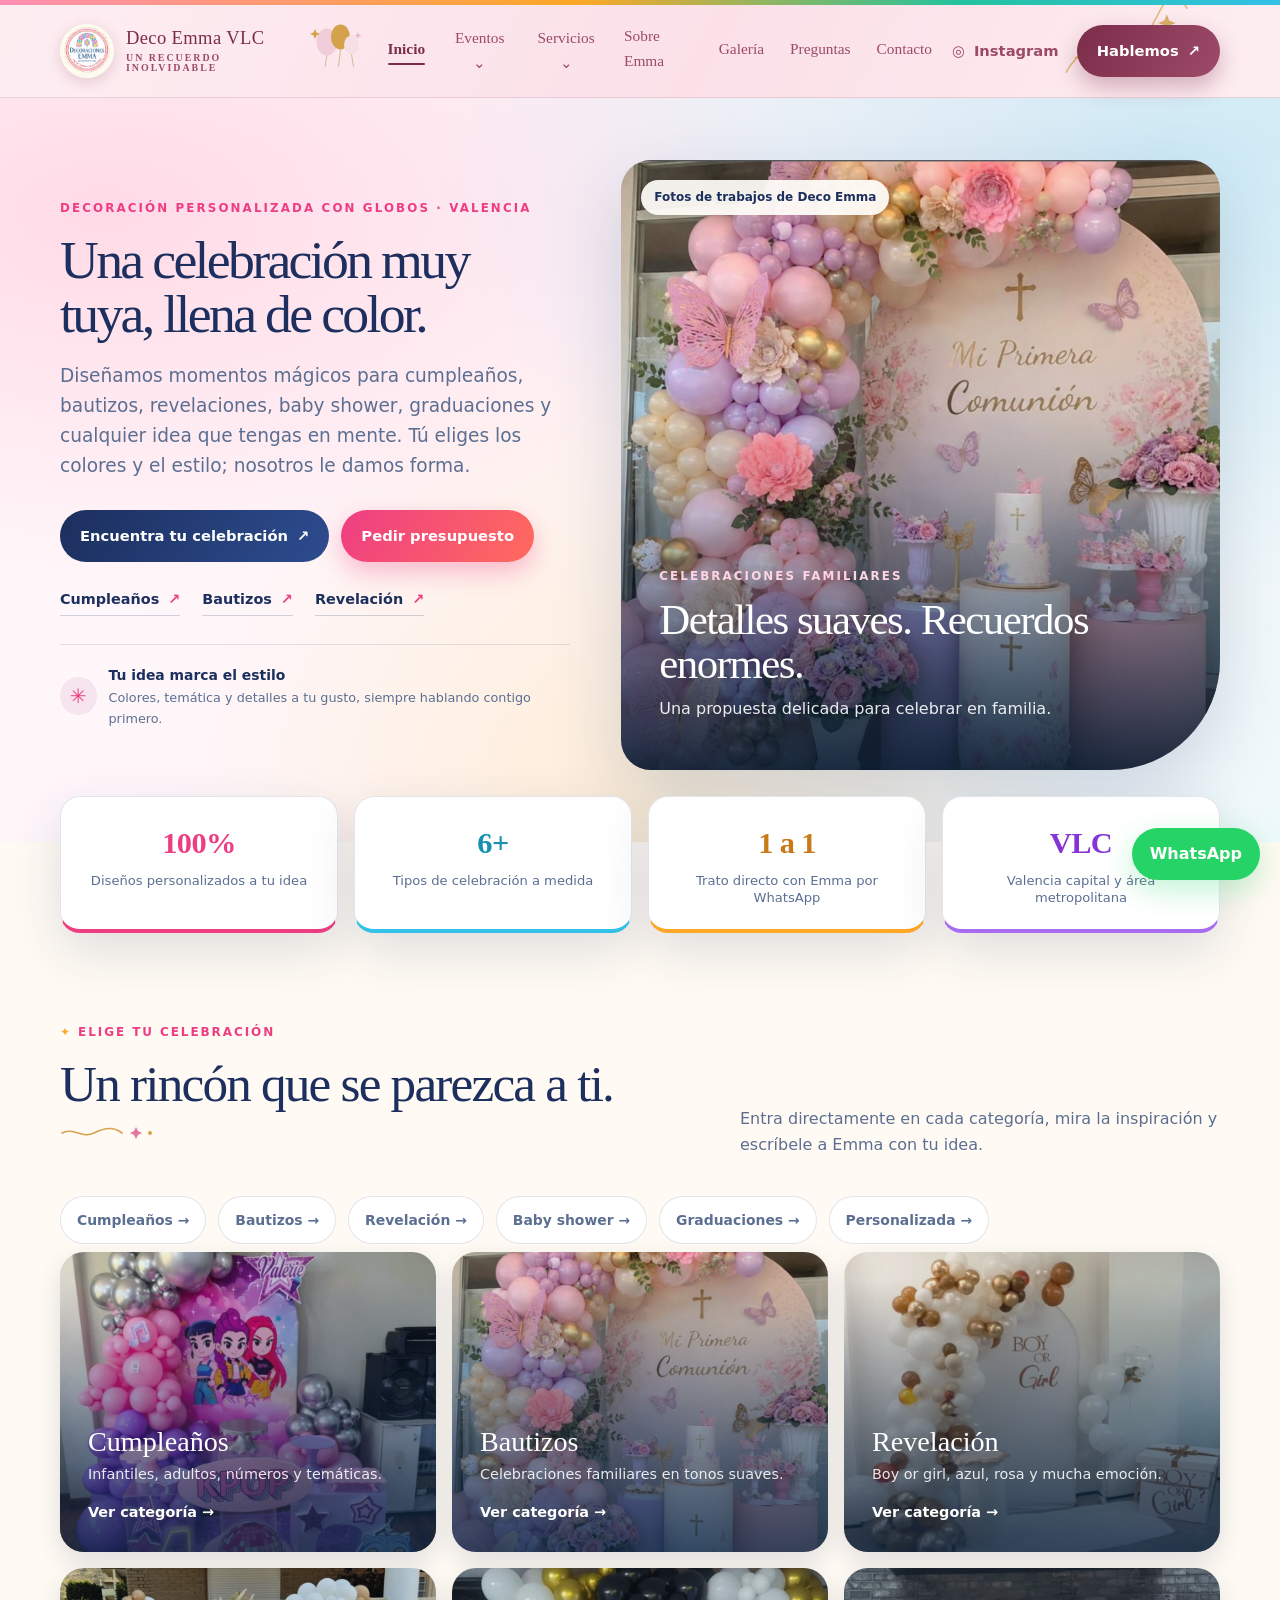
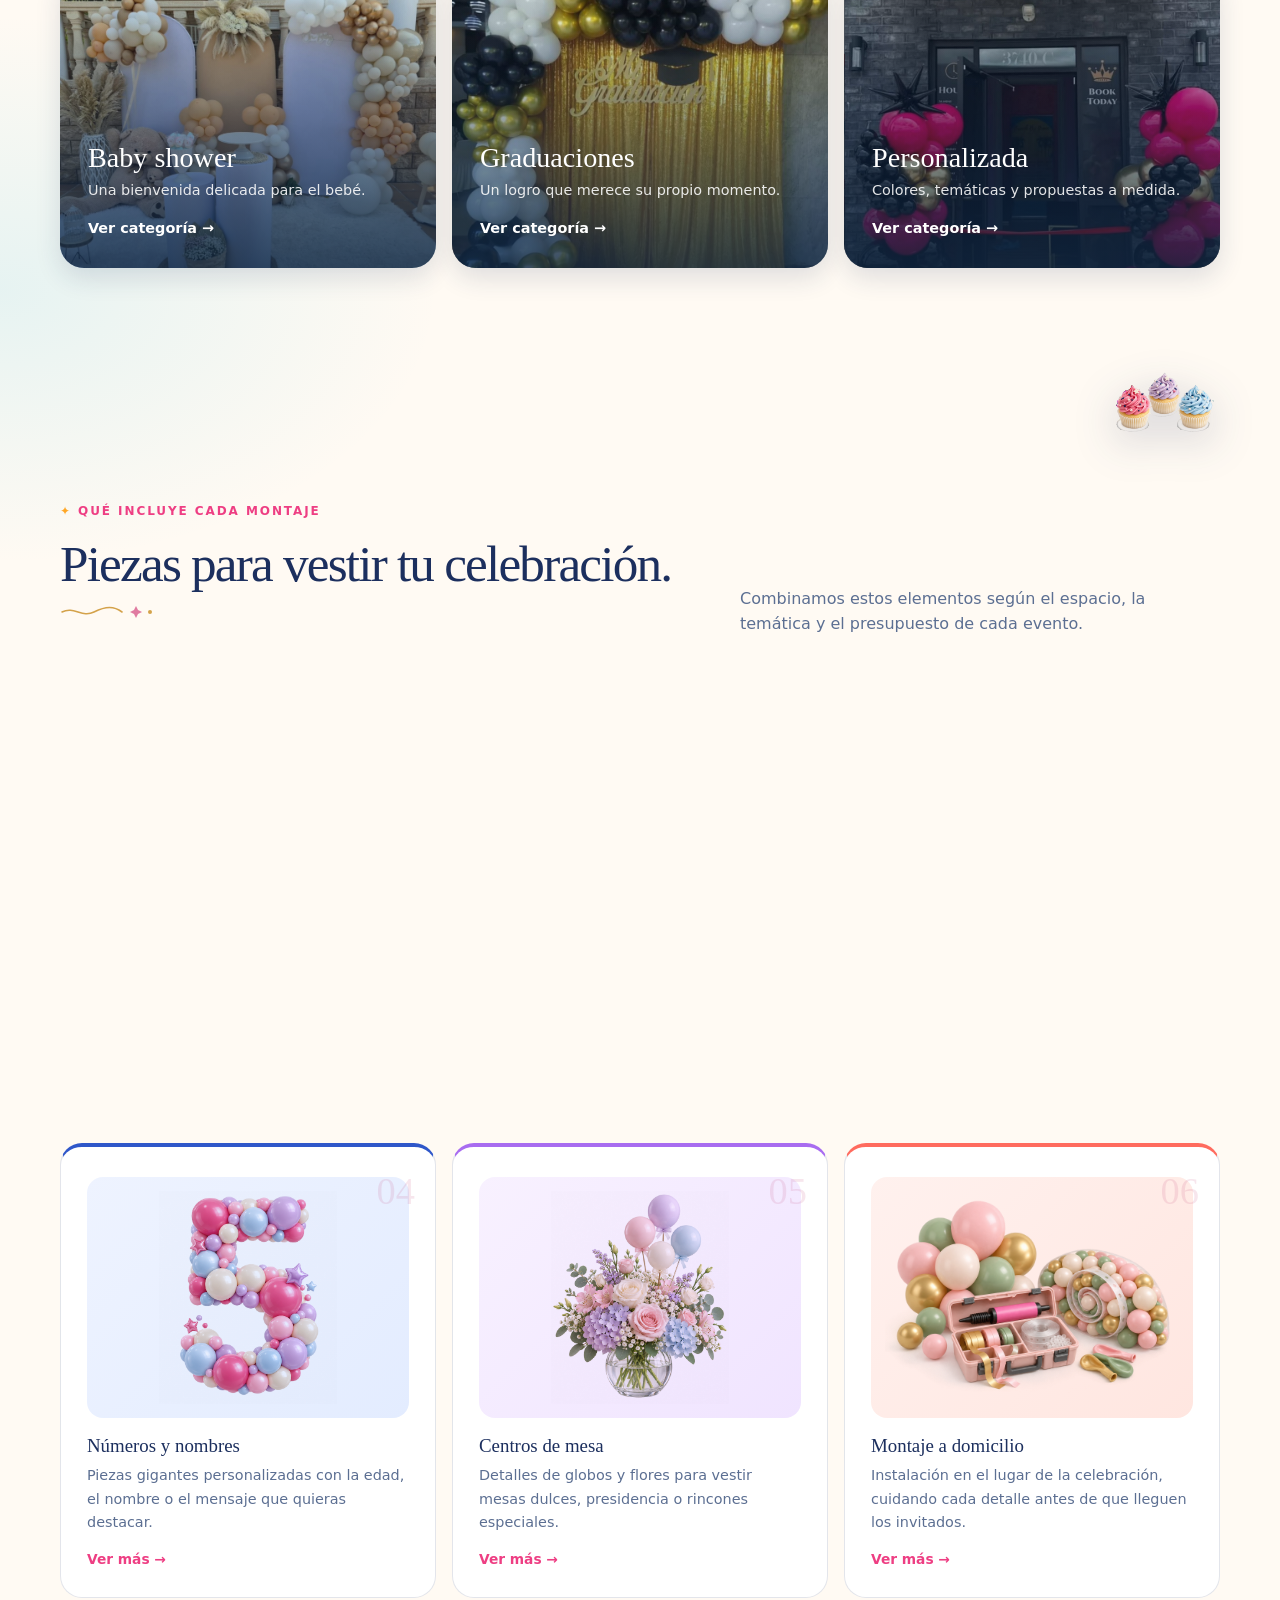
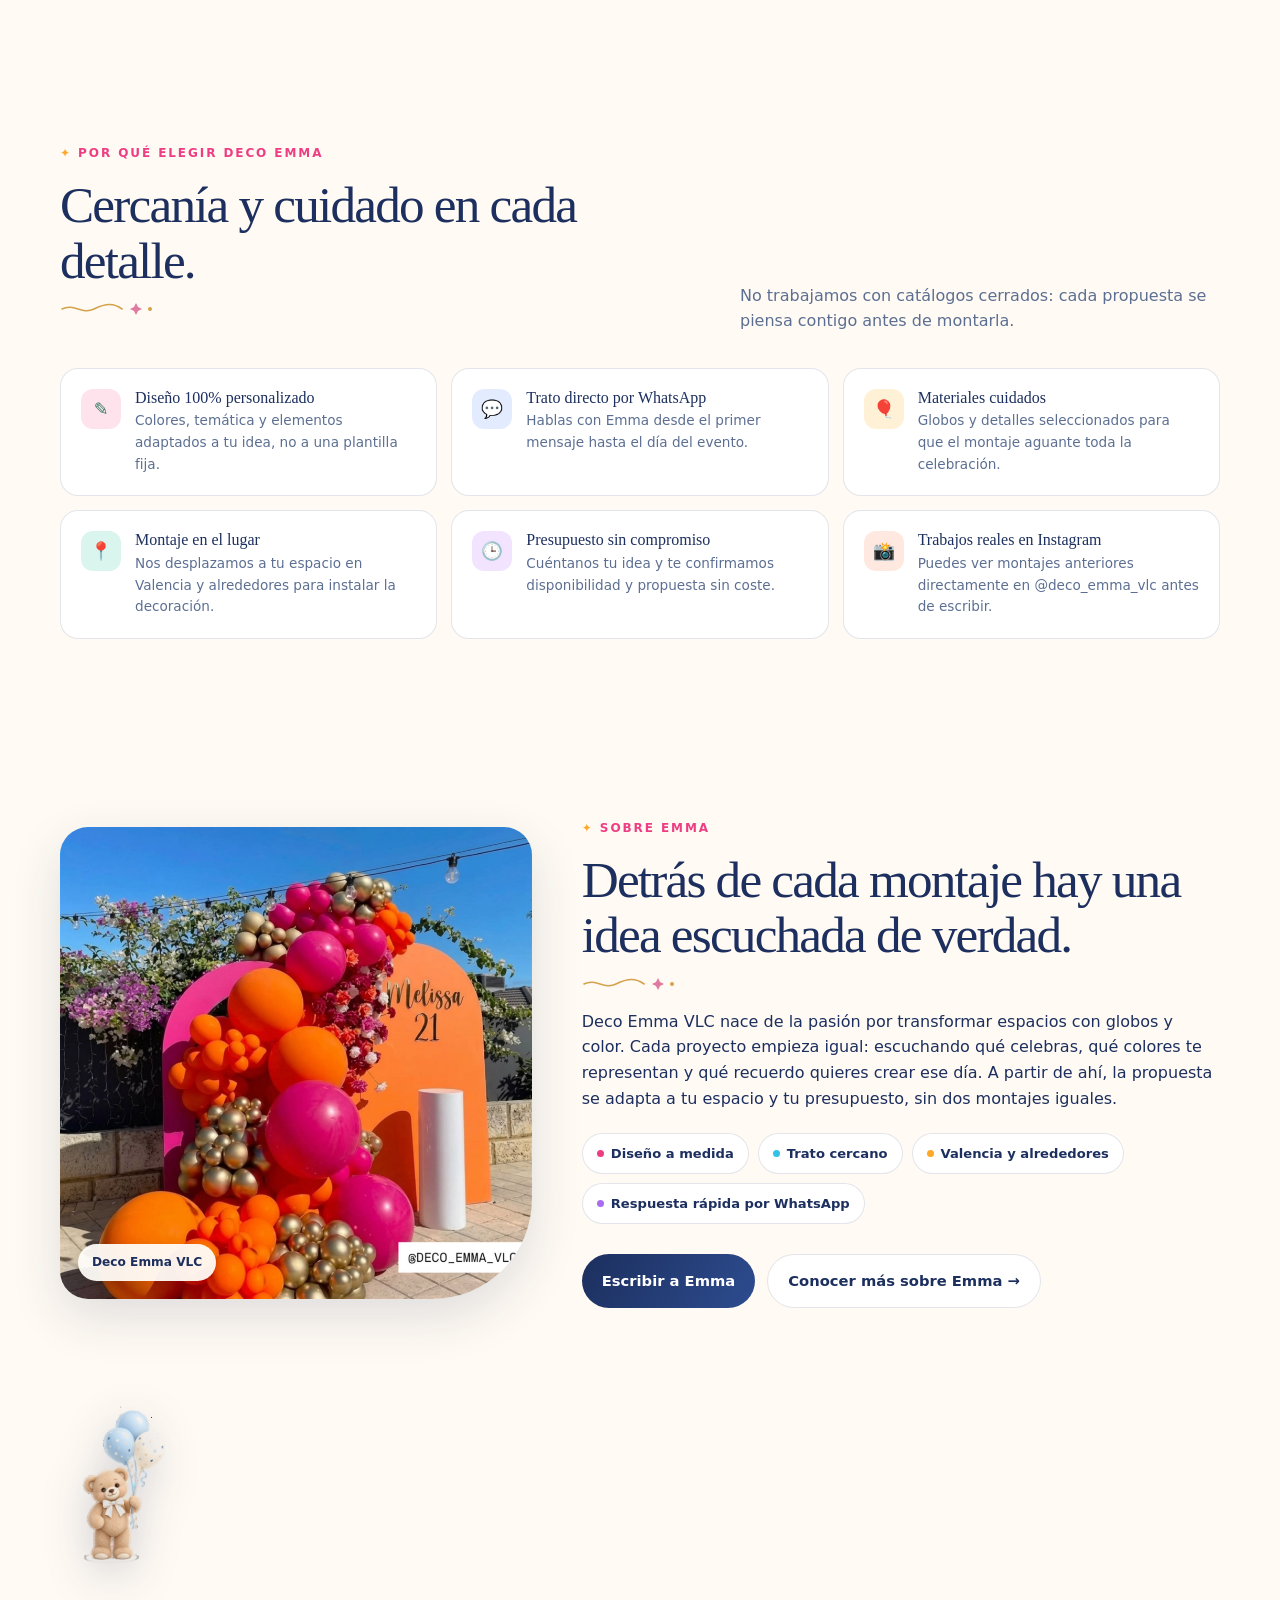
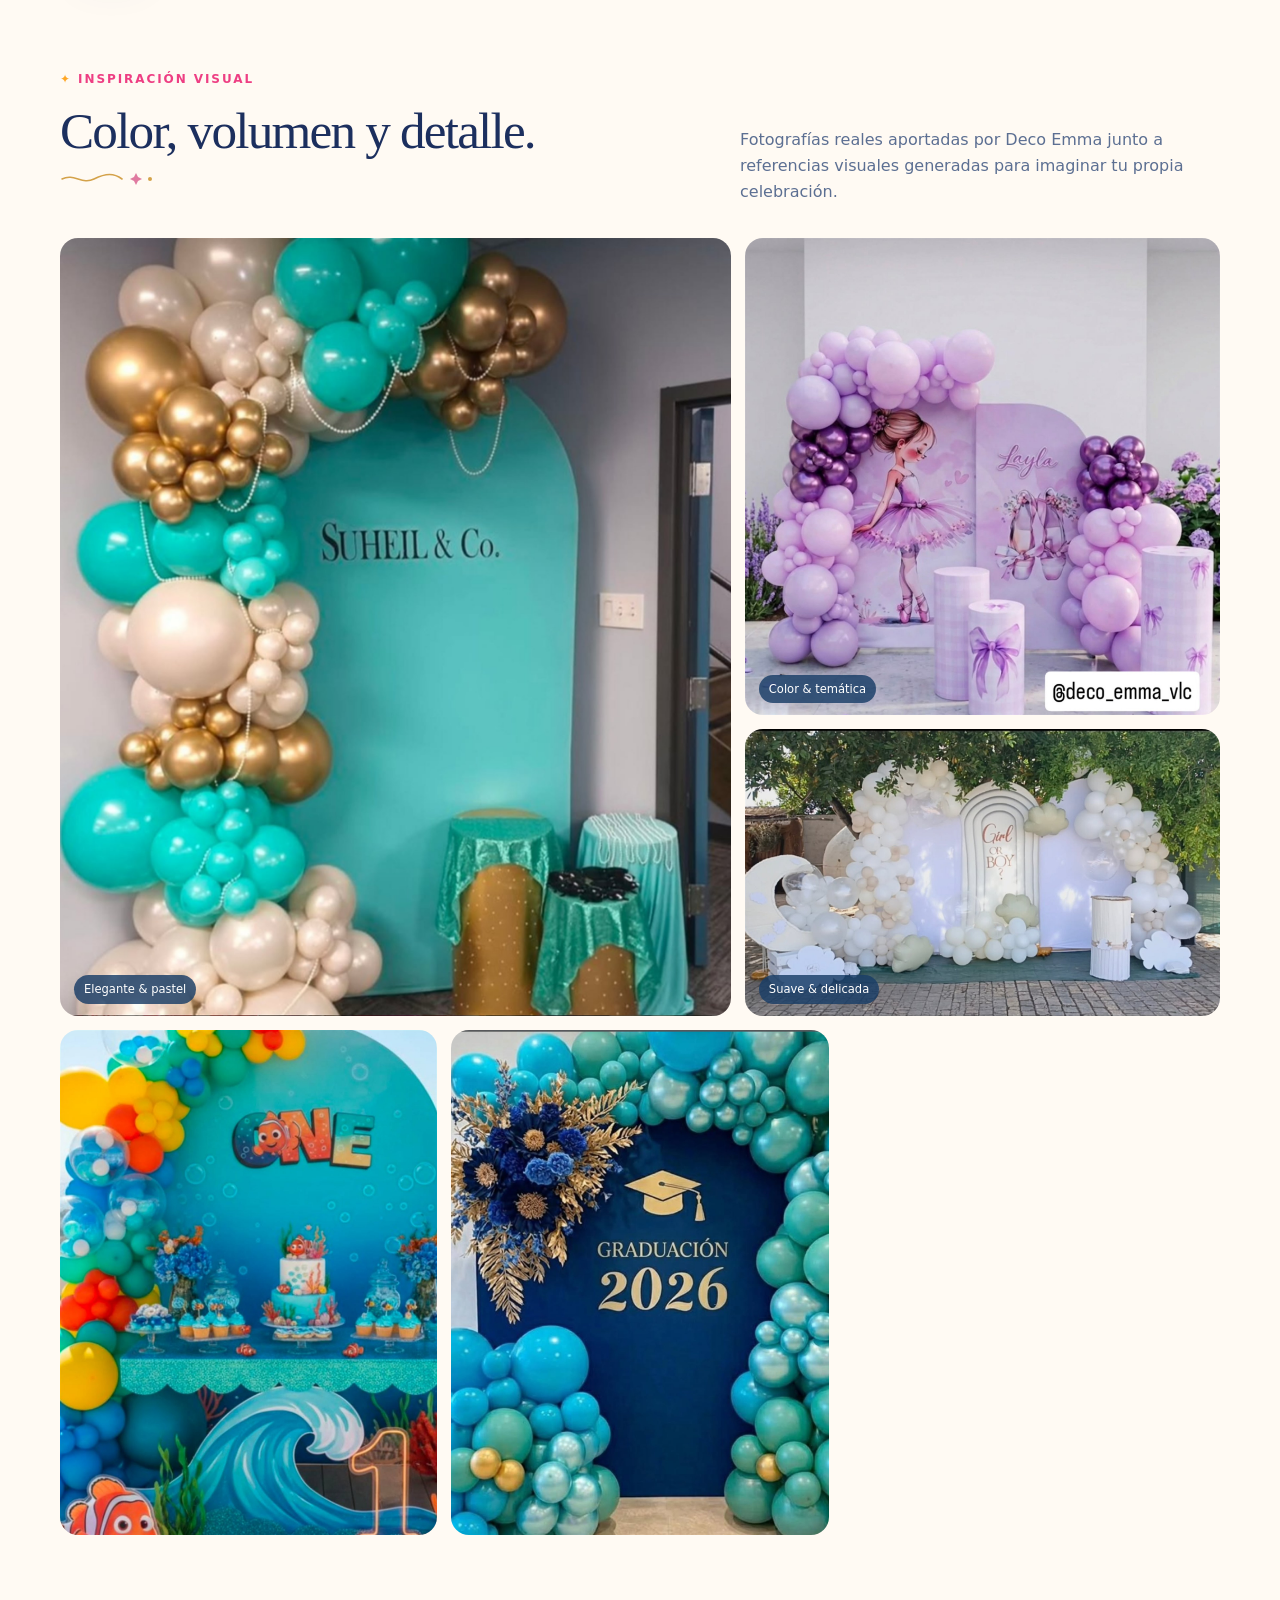
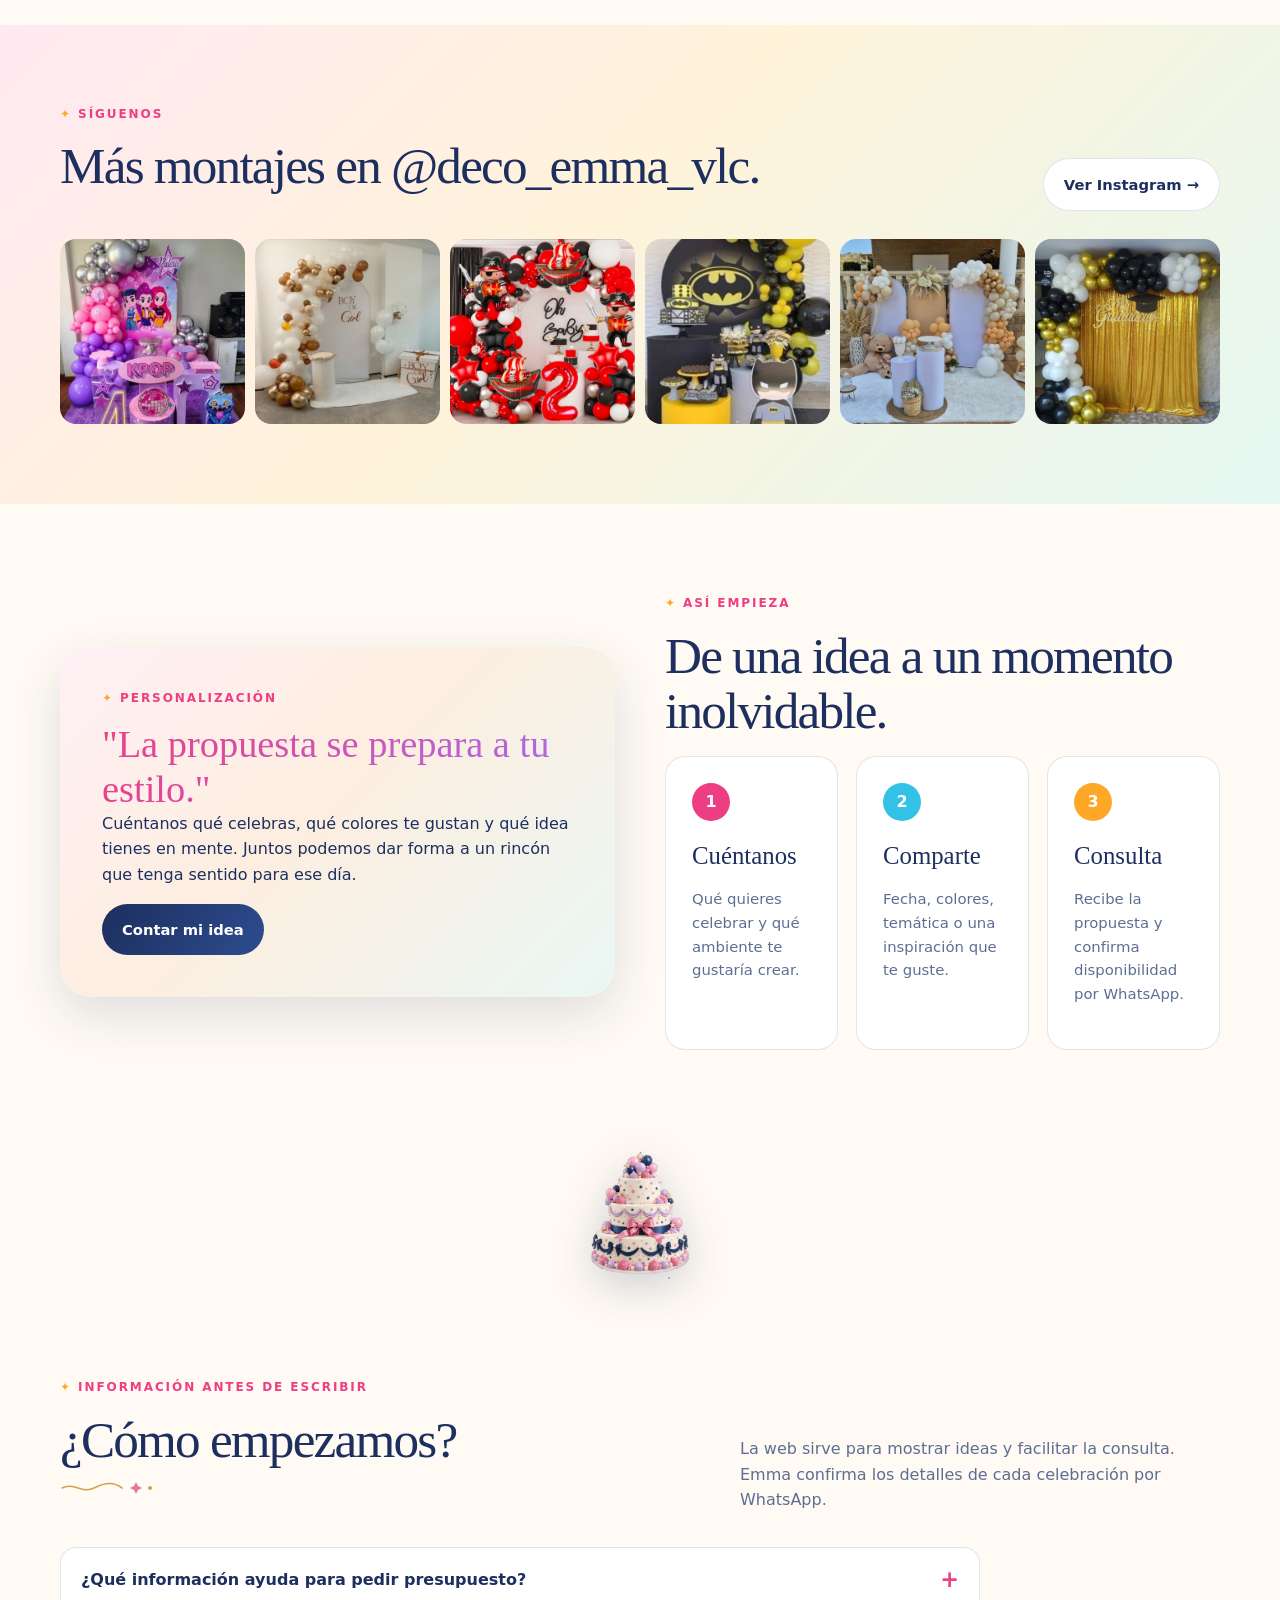
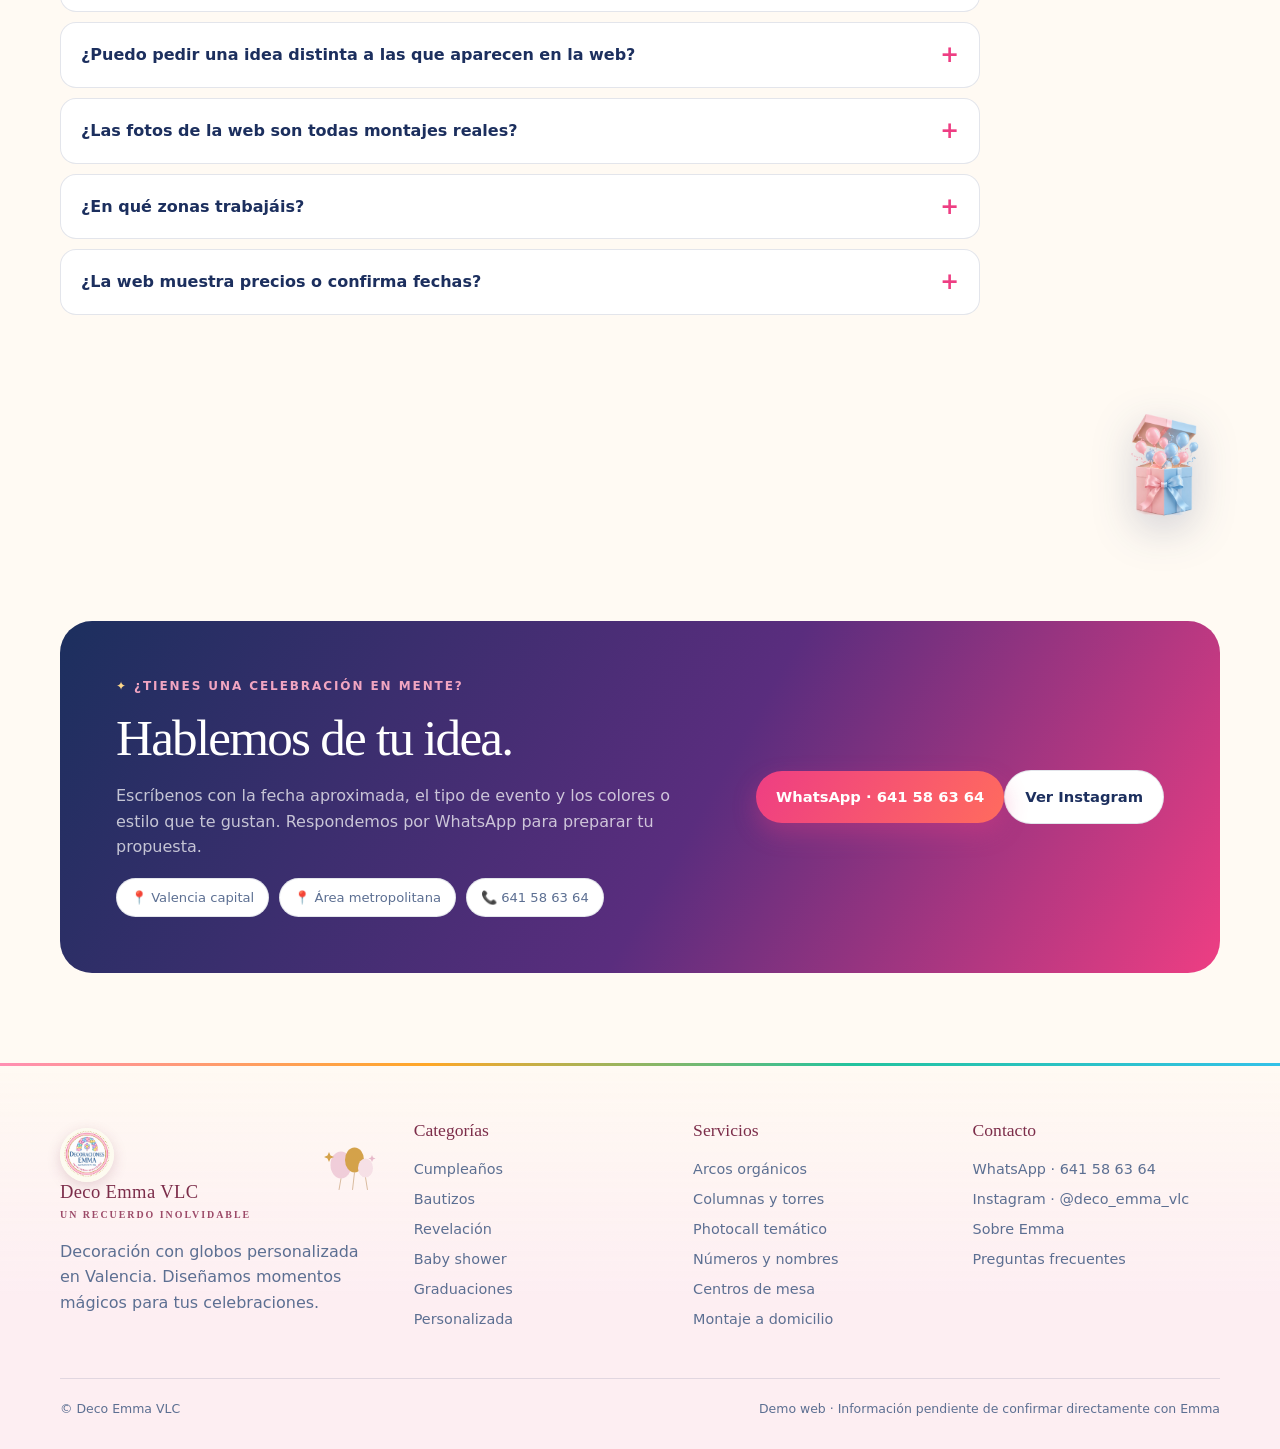
==== commit 937bc532: "Capa premium: animaciones, vida y decoración repartida por la web - Aparición escalonada de tarjetas" ====
--- a/index.html
+++ b/index.html
@@ -16,6 +16,7 @@
 <a class="category-card cc-cumpleanos" href="cumpleanos.html"><h3>Cumpleaños</h3><p>Infantiles, adultos, números y temáticas.</p><span class="card-arrow">Ver categoría →</span></a><a class="category-card cc-bautizos" href="bautizos.html"><h3>Bautizos</h3><p>Celebraciones familiares en tonos suaves.</p><span class="card-arrow">Ver categoría →</span></a><a class="category-card cc-revelacion" href="revelacion.html"><h3>Revelación</h3><p>Boy or girl, azul, rosa y mucha emoción.</p><span class="card-arrow">Ver categoría →</span></a><a class="category-card cc-babyshower" href="baby-shower.html"><h3>Baby shower</h3><p>Una bienvenida delicada para el bebé.</p><span class="card-arrow">Ver categoría →</span></a><a class="category-card cc-graduaciones" href="graduaciones.html"><h3>Graduaciones</h3><p>Un logro que merece su propio momento.</p><span class="card-arrow">Ver categoría →</span></a><a class="category-card cc-personalizada" href="decoracion-personalizada.html"><h3>Personalizada</h3><p>Colores, temáticas y propuestas a medida.</p><span class="card-arrow">Ver categoría →</span></a>
 </div></div></section>
 
+<div class="container"><div class="decor-sticker-row align-end rotate-right"><img src="assets/images/decor/decor-cupcakes-t.png" alt="" aria-hidden="true"></div></div>
 <section class="section section-tight" id="servicios"><div class="container"><div class="section-head"><div><div class="kicker">Qué incluye cada montaje</div><h2>Piezas para vestir tu celebración.</h2></div><p>Combinamos estos elementos según el espacio, la temática y el presupuesto de cada evento.</p></div><div class="services-grid">
 <a class="service-num-card" href="arcos-organicos.html"><span class="num">01</span><div class="service-img-wrap"><img src="assets/images/arco-organico.png" alt="Arco orgánico de globos en tonos pastel para la entrada de una celebración" loading="lazy"></div><h3>Arcos orgánicos</h3><p>Composiciones de globos en distintos tamaños y texturas para la entrada o el photocall.</p><span class="service-more">Ver más →</span></a>
 <a class="service-num-card" href="columnas-torres.html"><span class="num">02</span><div class="service-img-wrap"><img src="assets/images/columnas-globos.png" alt="Columnas de globos de distintas alturas en tonos pastel" loading="lazy"></div><h3>Columnas y torres</h3><p>Estructuras verticales de globos que enmarcan mesas, escenarios o accesos.</p><span class="service-more">Ver más →</span></a>
@@ -36,6 +37,7 @@
 
 <section class="section" id="sobre-emma"><div class="container about-split"><div class="about-photo"><img src="assets/images/social-web/social-193930.jpg" alt="Detalle de un montaje de globos realizado por Deco Emma VLC"><span class="about-tag">Deco Emma VLC</span></div><div><div class="kicker">Sobre Emma</div><h2>Detrás de cada montaje hay una idea escuchada de verdad.</h2><p>Deco Emma VLC nace de la pasión por transformar espacios con globos y color. Cada proyecto empieza igual: escuchando qué celebras, qué colores te representan y qué recuerdo quieres crear ese día. A partir de ahí, la propuesta se adapta a tu espacio y tu presupuesto, sin dos montajes iguales.</p><div class="badge-row"><span class="badge-pill"><span class="dot"></span>Diseño a medida</span><span class="badge-pill"><span class="dot"></span>Trato cercano</span><span class="badge-pill"><span class="dot"></span>Valencia y alrededores</span><span class="badge-pill"><span class="dot"></span>Respuesta rápida por WhatsApp</span></div><div class="hero-actions"><a class="btn btn-primary" href="https://wa.me/34641586364?text=Hola%20Emma%2C%20me%20gustar%C3%ADa%20conocer%20m%C3%A1s%20sobre%20c%C3%B3mo%20trabajas." target="_blank" rel="noopener noreferrer">Escribir a Emma</a><a class="btn btn-soft" href="sobre-emma.html">Conocer más sobre Emma →</a></div></div></div></section>
 
+<div class="container"><div class="decor-sticker-row align-start rotate-left"><img src="assets/images/decor/decor-teddybear-t.png" alt="" aria-hidden="true"></div></div>
 <section class="section" id="inspiracion"><div class="container"><div class="section-head"><div><div class="kicker">Inspiración visual</div><h2>Color, volumen y detalle.</h2></div><p>Fotografías reales aportadas por Deco Emma junto a referencias visuales generadas para imaginar tu propia celebración.</p></div><div class="gallery"><figure><img data-lightbox="assets/images/social-web/social-194032.jpg" src="assets/images/social-web/social-194032.jpg" alt="Arco orgánico de globos en una celebración luminosa" loading="lazy"><figcaption>Elegante &amp; pastel</figcaption></figure><figure><img data-lightbox="assets/images/social-web/social-193919.jpg" src="assets/images/social-web/social-193919.jpg" alt="Decoración colorida de inspiración para cumpleaños" loading="lazy"><figcaption>Color &amp; temática</figcaption></figure><figure><img data-lightbox="assets/images/social-web/social-194003.jpg" src="assets/images/social-web/social-194003.jpg" alt="Decoración neutra de inspiración para baby shower" loading="lazy"><figcaption>Suave &amp; delicada</figcaption></figure><figure><img data-lightbox="assets/images/social-web/social-193950.jpg" src="assets/images/social-web/social-193950.jpg" alt="Detalle de globos de colores" loading="lazy"></figure><figure><img data-lightbox="assets/images/social-web/social-194025.jpg" src="assets/images/social-web/social-194025.jpg" alt="Detalle de globos en tonos neutros" loading="lazy"></figure></div></div></section>
 
 <section class="insta-band"><div class="container"><div class="insta-head"><div><div class="kicker">Síguenos</div><h2>Más montajes en @deco_emma_vlc.</h2></div><a class="btn btn-soft" href="https://www.instagram.com/deco_emma_vlc/" target="_blank" rel="noopener noreferrer">Ver Instagram →</a></div><div class="insta-grid">
@@ -58,6 +60,7 @@
 <details><summary>¿La web muestra precios o confirma fechas?</summary><p>No. El presupuesto, la disponibilidad, el transporte y los elementos incluidos se consultan siempre directamente con Emma.</p></details>
 </div></div></section>
 
+<div class="container"><div class="decor-sticker-row align-end rotate-right"><img src="assets/images/decor/decor-giftbox-t.png" alt="" aria-hidden="true"></div></div>
 <section class="section" id="contacto"><div class="container cta-band"><div><div class="kicker" style="color:#f1a5c1">¿Tienes una celebración en mente?</div><h2>Hablemos de tu idea.</h2><p>Escríbenos con la fecha aproximada, el tipo de evento y los colores o estilo que te gustan. Respondemos por WhatsApp para preparar tu propuesta.</p><div class="zones-band"><span>📍 Valencia capital</span><span>📍 Área metropolitana</span><span>📞 641 58 63 64</span></div></div><div><a class="btn btn-pink" href="https://wa.me/34641586364?text=Hola%20Emma%2C%20quiero%20consultar%20una%20decoraci%C3%B3n%20para%20mi%20celebraci%C3%B3n." target="_blank" rel="noopener noreferrer">WhatsApp · 641 58 63 64</a><a class="btn btn-soft" href="https://www.instagram.com/deco_emma_vlc/" target="_blank" rel="noopener noreferrer">Ver Instagram</a></div></div></section>
 
 </main><footer class="footer"><div class="container footer-grid"><div><a class="brand" href="index.html"><img src="logo.png" alt="Logo Deco Emma VLC"><span class="brand-name">Deco Emma VLC<span>un recuerdo inolvidable</span></span></a><p style="margin-top:18px;color:var(--muted)">Decoración con globos personalizada en Valencia. Diseñamos momentos mágicos para tus celebraciones.</p></div><div><h3>Categorías</h3><a href="cumpleanos.html">Cumpleaños</a><a href="bautizos.html">Bautizos</a><a href="revelacion.html">Revelación</a><a href="baby-shower.html">Baby shower</a><a href="graduaciones.html">Graduaciones</a><a href="decoracion-personalizada.html">Personalizada</a></div><div><h3>Servicios</h3><a href="arcos-organicos.html">Arcos orgánicos</a><a href="columnas-torres.html">Columnas y torres</a><a href="photocall-tematico.html">Photocall temático</a><a href="numeros-nombres.html">Números y nombres</a><a href="centros-mesa.html">Centros de mesa</a><a href="montaje-domicilio.html">Montaje a domicilio</a></div><div><h3>Contacto</h3><a href="https://wa.me/34641586364" target="_blank" rel="noopener noreferrer">WhatsApp · 641 58 63 64</a><a href="https://www.instagram.com/deco_emma_vlc/" target="_blank" rel="noopener noreferrer">Instagram · @deco_emma_vlc</a><a href="sobre-emma.html">Sobre Emma</a><a href="#preguntas">Preguntas frecuentes</a></div></div><div class="container footer-bottom"><span>© Deco Emma VLC</span><span>Demo web · Información pendiente de confirmar directamente con Emma</span></div></footer><a class="wa-float" href="https://wa.me/34641586364" target="_blank" rel="noopener noreferrer" aria-label="Abrir WhatsApp">WhatsApp</a><div class="modal" aria-hidden="true"><button class="modal-close" aria-label="Cerrar imagen">×</button><img src="" alt=""></div><script src="assets/js/script.js"></script></body></html>
--- a/assets/css/styles.css
+++ b/assets/css/styles.css
@@ -352,4 +352,75 @@
 .decor-sticker-row.rotate-right img { transform:rotate(7deg); }
 .decor-banner-img { display:block; margin:26px auto 0; width:min(560px,86%); mix-blend-mode:multiply; pointer-events:none; user-select:none; }
 @media (max-width:680px) { .decor-sticker-row img { width:82px; } .decor-banner-img { width:100%; margin-top:16px; } }
-@media (prefers-reduced-motion:reduce) { *,*::before,*::after { animation-duration:.01ms!important; transition-duration:.01ms!important; scroll-behavior:auto!important; } }
+/* ---- Capa premium: animación, vida y decoración repartida ---- */
+body { overflow-x:clip; }
+main > section { position:relative; }
+
+/* Globos que ascienden al fondo del hero (por detrás de textos y fotos) */
+.hero-grid, .page-hero .container { position:relative; z-index:1; }
+.hero::after, .page-hero::after { content:""; position:absolute; inset:0; z-index:0; pointer-events:none; opacity:.45;
+  background-image:
+    url("data:image/svg+xml,%3Csvg xmlns='http://www.w3.org/2000/svg' viewBox='0 0 60 110'%3E%3Cellipse cx='30' cy='30' rx='22' ry='28' fill='%23f7c3d4'/%3E%3Cpath d='M30 58 C 26 75, 36 85, 30 108' stroke='%23d9a7b8' stroke-width='1.4' fill='none'/%3E%3C/svg%3E"),
+    url("data:image/svg+xml,%3Csvg xmlns='http://www.w3.org/2000/svg' viewBox='0 0 60 110'%3E%3Cellipse cx='30' cy='30' rx='22' ry='28' fill='%23f3d9a3'/%3E%3Cpath d='M30 58 C 34 75, 24 85, 30 108' stroke='%23d8bf8a' stroke-width='1.4' fill='none'/%3E%3C/svg%3E"),
+    url("data:image/svg+xml,%3Csvg xmlns='http://www.w3.org/2000/svg' viewBox='0 0 60 110'%3E%3Cellipse cx='30' cy='30' rx='22' ry='28' fill='%23cfe6f3'/%3E%3Cpath d='M30 58 C 26 75, 36 85, 30 108' stroke='%23a9c9da' stroke-width='1.4' fill='none'/%3E%3C/svg%3E"),
+    url("data:image/svg+xml,%3Csvg xmlns='http://www.w3.org/2000/svg' viewBox='0 0 60 110'%3E%3Cellipse cx='30' cy='30' rx='22' ry='28' fill='%23e3d3f5'/%3E%3Cpath d='M30 58 C 34 75, 24 85, 30 108' stroke='%23c2afd9' stroke-width='1.4' fill='none'/%3E%3C/svg%3E");
+  background-repeat:no-repeat;
+  background-size:46px 84px, 38px 70px, 42px 77px, 34px 62px;
+  background-position:6% 110%, 38% 120%, 64% 115%, 94% 125%;
+  animation:balloons-rise 22s linear infinite; }
+@keyframes balloons-rise {
+  0% { background-position:6% 115%, 38% 125%, 64% 120%, 94% 130%; }
+  100% { background-position:10% -40%, 34% -55%, 68% -45%, 90% -60%; } }
+
+/* Pegatinas flotando */
+.decor-sticker-row img { --rot:0deg; animation:sticker-float 6s ease-in-out infinite; }
+.decor-sticker-row.rotate-left img { --rot:-7deg; transform:none; }
+.decor-sticker-row.rotate-right img { --rot:7deg; transform:none; animation-delay:-3s; }
+@keyframes sticker-float {
+  0%,100% { transform:translateY(0) rotate(var(--rot)); }
+  50% { transform:translateY(-12px) rotate(calc(var(--rot) + 3deg)); } }
+
+/* Decoración en los márgenes laterales (solo pantallas anchas, fuera del contenido) */
+.gutter-decor { position:absolute; z-index:0; width:118px; pointer-events:none; display:none; animation:sticker-float 7s ease-in-out infinite; filter:drop-shadow(0 12px 20px rgba(124,45,74,.18)); }
+.gutter-decor img { width:100%; height:auto; display:block; }
+.gutter-decor.left { left:calc(50% - 580px - 150px); --rot:-8deg; }
+.gutter-decor.right { right:calc(50% - 580px - 150px); --rot:8deg; animation-delay:-3.5s; }
+.gutter-decor.balloons { height:120px; background:url("data:image/svg+xml,%3Csvg xmlns='http://www.w3.org/2000/svg' viewBox='0 0 120 130'%3E%3Cellipse cx='40' cy='40' rx='24' ry='30' fill='%23f0bfd0'/%3E%3Cellipse cx='72' cy='30' rx='22' ry='28' fill='%23e2b660'/%3E%3Cellipse cx='92' cy='56' rx='17' ry='22' fill='%23e7dcf6'/%3E%3Cpath d='M40 70 Q 44 95 58 124' stroke='%23c9a37a' stroke-width='1.4' fill='none'/%3E%3Cpath d='M72 58 Q 66 95 58 124' stroke='%23c9a37a' stroke-width='1.4' fill='none'/%3E%3Cpath d='M92 78 Q 80 100 58 124' stroke='%23c9a37a' stroke-width='1.4' fill='none'/%3E%3Cpath d='M14 14 l3 7 7 3 -7 3 -3 7 -3-7-7-3 7-3z' fill='%23d4a24a'/%3E%3C/svg%3E") no-repeat center/contain; filter:none; }
+.gutter-decor.sparkles { height:110px; background:url("data:image/svg+xml,%3Csvg xmlns='http://www.w3.org/2000/svg' viewBox='0 0 120 120'%3E%3Cpath d='M60 10 l6 18 18 6 -18 6 -6 18 -6-18-18-6 18-6z' fill='%23d4a24a'/%3E%3Cpath d='M24 70 l4 11 11 4 -11 4 -4 11 -4-11-11-4 11-4z' fill='%23e7a1bb'/%3E%3Cpath d='M92 78 l3 8 8 3 -8 3 -3 8 -3-8-8-3 8-3z' fill='%23b8a2e0'/%3E%3Ccircle cx='96' cy='30' r='3' fill='%23d4a24a'/%3E%3Ccircle cx='30' cy='30' r='2.5' fill='%23f0bfd0'/%3E%3C/svg%3E") no-repeat center/contain; filter:none; animation:twinkle 3.2s ease-in-out infinite; }
+@keyframes twinkle { 0%,100% { opacity:.55; transform:scale(.94); } 50% { opacity:1; transform:scale(1.05); } }
+@media (min-width:1480px) { .gutter-decor { display:block; } }
+
+/* Aparición escalonada al hacer scroll */
+.js-anim { opacity:0; transform:translateY(26px) scale(.98); transition:opacity .75s ease, transform .75s cubic-bezier(.2,.7,.2,1); }
+.js-anim.in { opacity:1; transform:none; }
+
+/* Detalles premium en títulos */
+.kicker::before { content:"✦ "; color:var(--gold); }
+.section-head h2::after, .about-split h2::after { content:""; display:block; width:96px; height:14px; margin-top:14px; background:url("data:image/svg+xml,%3Csvg xmlns='http://www.w3.org/2000/svg' viewBox='0 0 96 14'%3E%3Cpath d='M2 7 C 14 1, 22 13, 34 7 S 54 1, 62 7' stroke='%23d4a24a' stroke-width='1.6' fill='none' stroke-linecap='round'/%3E%3Cpath d='M76 1 l2 4 4 2 -4 2 -2 4 -2-4-4-2 4-2z' fill='%23e07aa0'/%3E%3Ccircle cx='90' cy='7' r='2' fill='%23d4a24a'/%3E%3C/svg%3E") no-repeat left center/contain; }
+.cta-band .kicker::before { color:#ffd98a; }
+
+/* Botones con brillo */
+.btn-primary, .btn-pink { position:relative; overflow:hidden; isolation:isolate; }
+.btn-primary::before, .btn-pink::before { content:""; position:absolute; inset:0; z-index:-1; background:linear-gradient(110deg,transparent 30%,rgba(255,255,255,.4) 50%,transparent 70%); transform:translateX(-120%); transition:transform .8s ease; }
+.btn-primary:hover::before, .btn-pink:hover::before { transform:translateX(120%); }
+
+/* WhatsApp flotante con pulso */
+.wa-float { animation:wa-pulse 2.6s ease-out infinite; }
+@keyframes wa-pulse { 0% { box-shadow:0 10px 30px rgba(37,211,102,.28), 0 0 0 0 rgba(37,211,102,.45); } 70% { box-shadow:0 10px 30px rgba(37,211,102,.28), 0 0 0 16px rgba(37,211,102,0); } 100% { box-shadow:0 10px 30px rgba(37,211,102,.28), 0 0 0 0 rgba(37,211,102,0); } }
+
+/* Cabecera compacta al hacer scroll */
+.nav { transition:min-height .3s ease; }
+.site-header { transition:box-shadow .3s ease; }
+body.scrolled .site-header { box-shadow:0 12px 30px rgba(124,45,74,.12); }
+body.scrolled .nav { min-height:74px; }
+
+/* Fotos con zoom suave */
+.page-hero-art img, .about-photo img { transition:transform 1.2s cubic-bezier(.2,.7,.2,1); }
+.page-hero-art:hover img, .about-photo:hover img { transform:scale(1.04); }
+
+/* Pie de página premium */
+.footer { position:relative; border-top:0; background:linear-gradient(180deg,rgba(253,238,242,0),var(--blush) 60%); }
+.footer::before { content:""; position:absolute; top:0; left:0; right:0; height:3px; background:linear-gradient(90deg,var(--pink),var(--gold),var(--mint),var(--sky)); }
+.footer h3 { font-family:Georgia,serif; color:var(--wine); font-weight:500; font-size:1.1rem; }
+
+@media (prefers-reduced-motion:reduce) { *,*::before,*::after { animation-duration:.01ms!important; transition-duration:.01ms!important; scroll-behavior:auto!important; } .js-anim { opacity:1; transform:none; } }
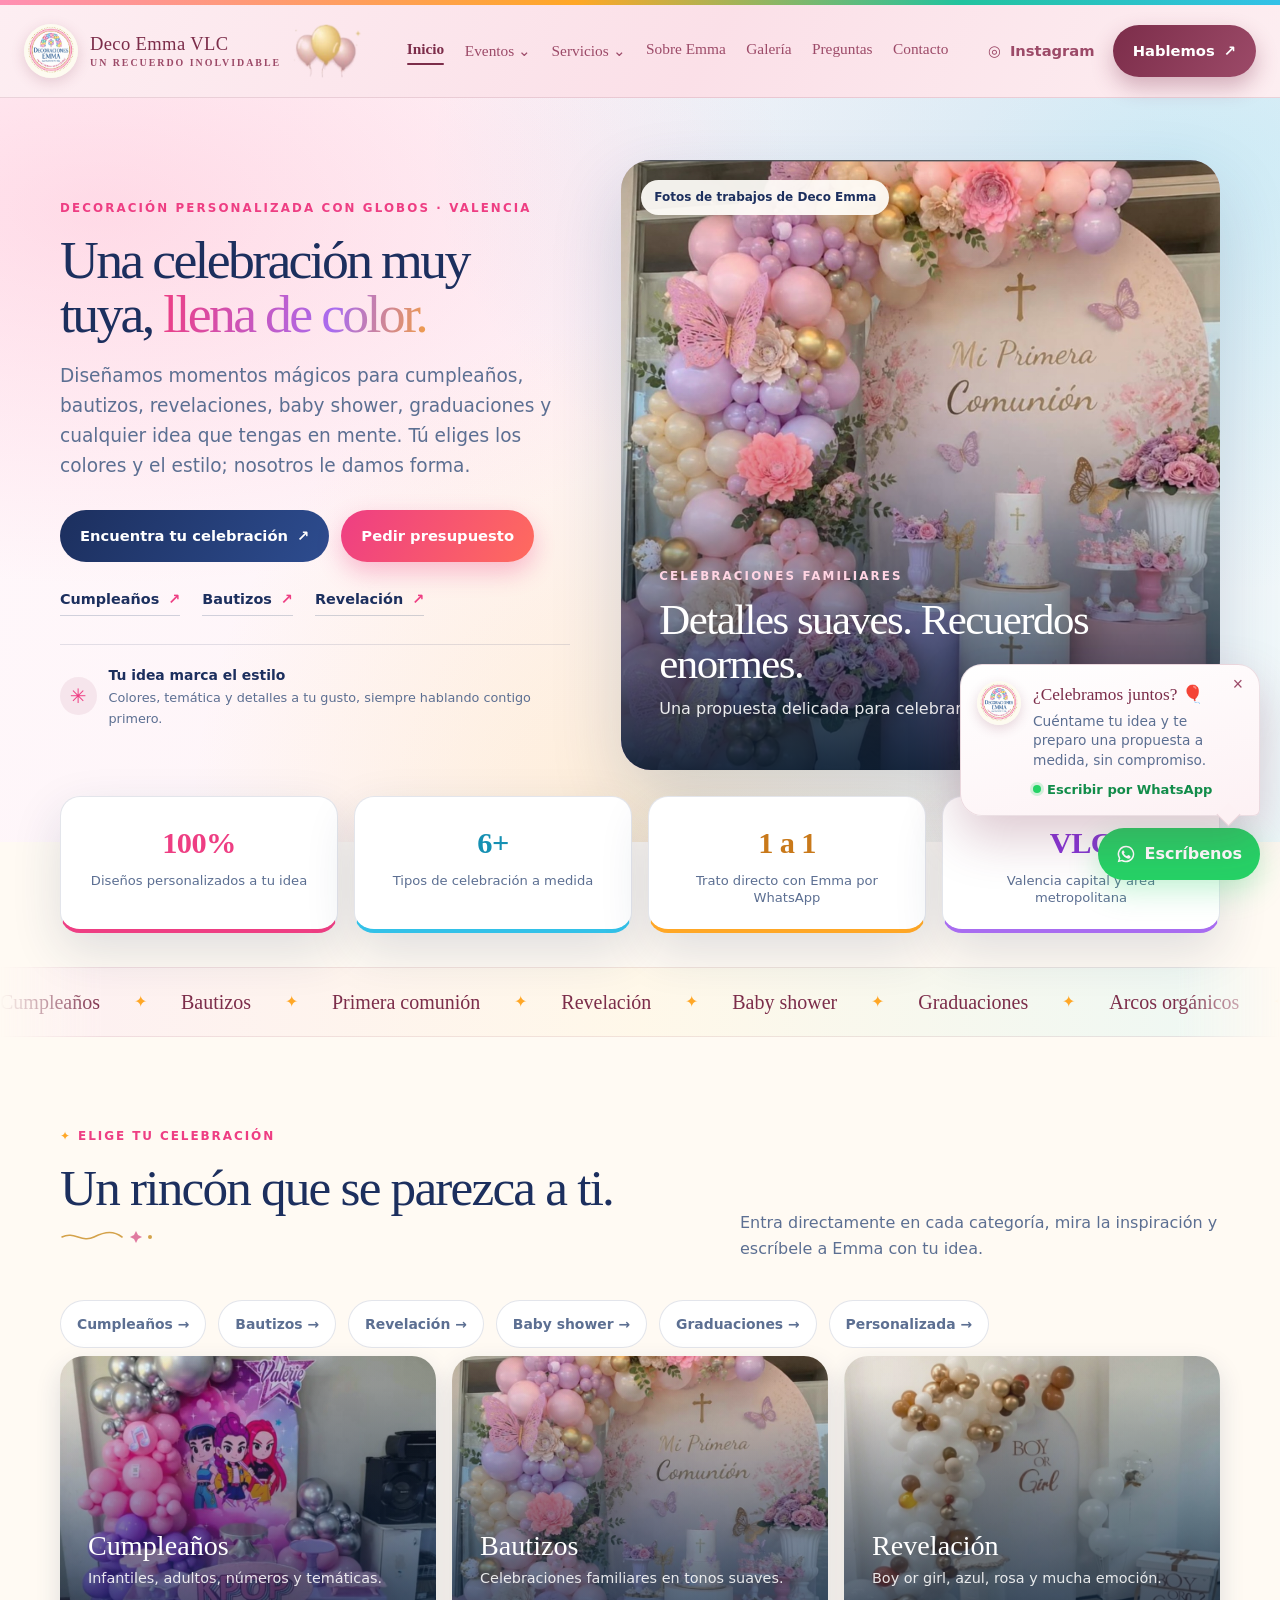
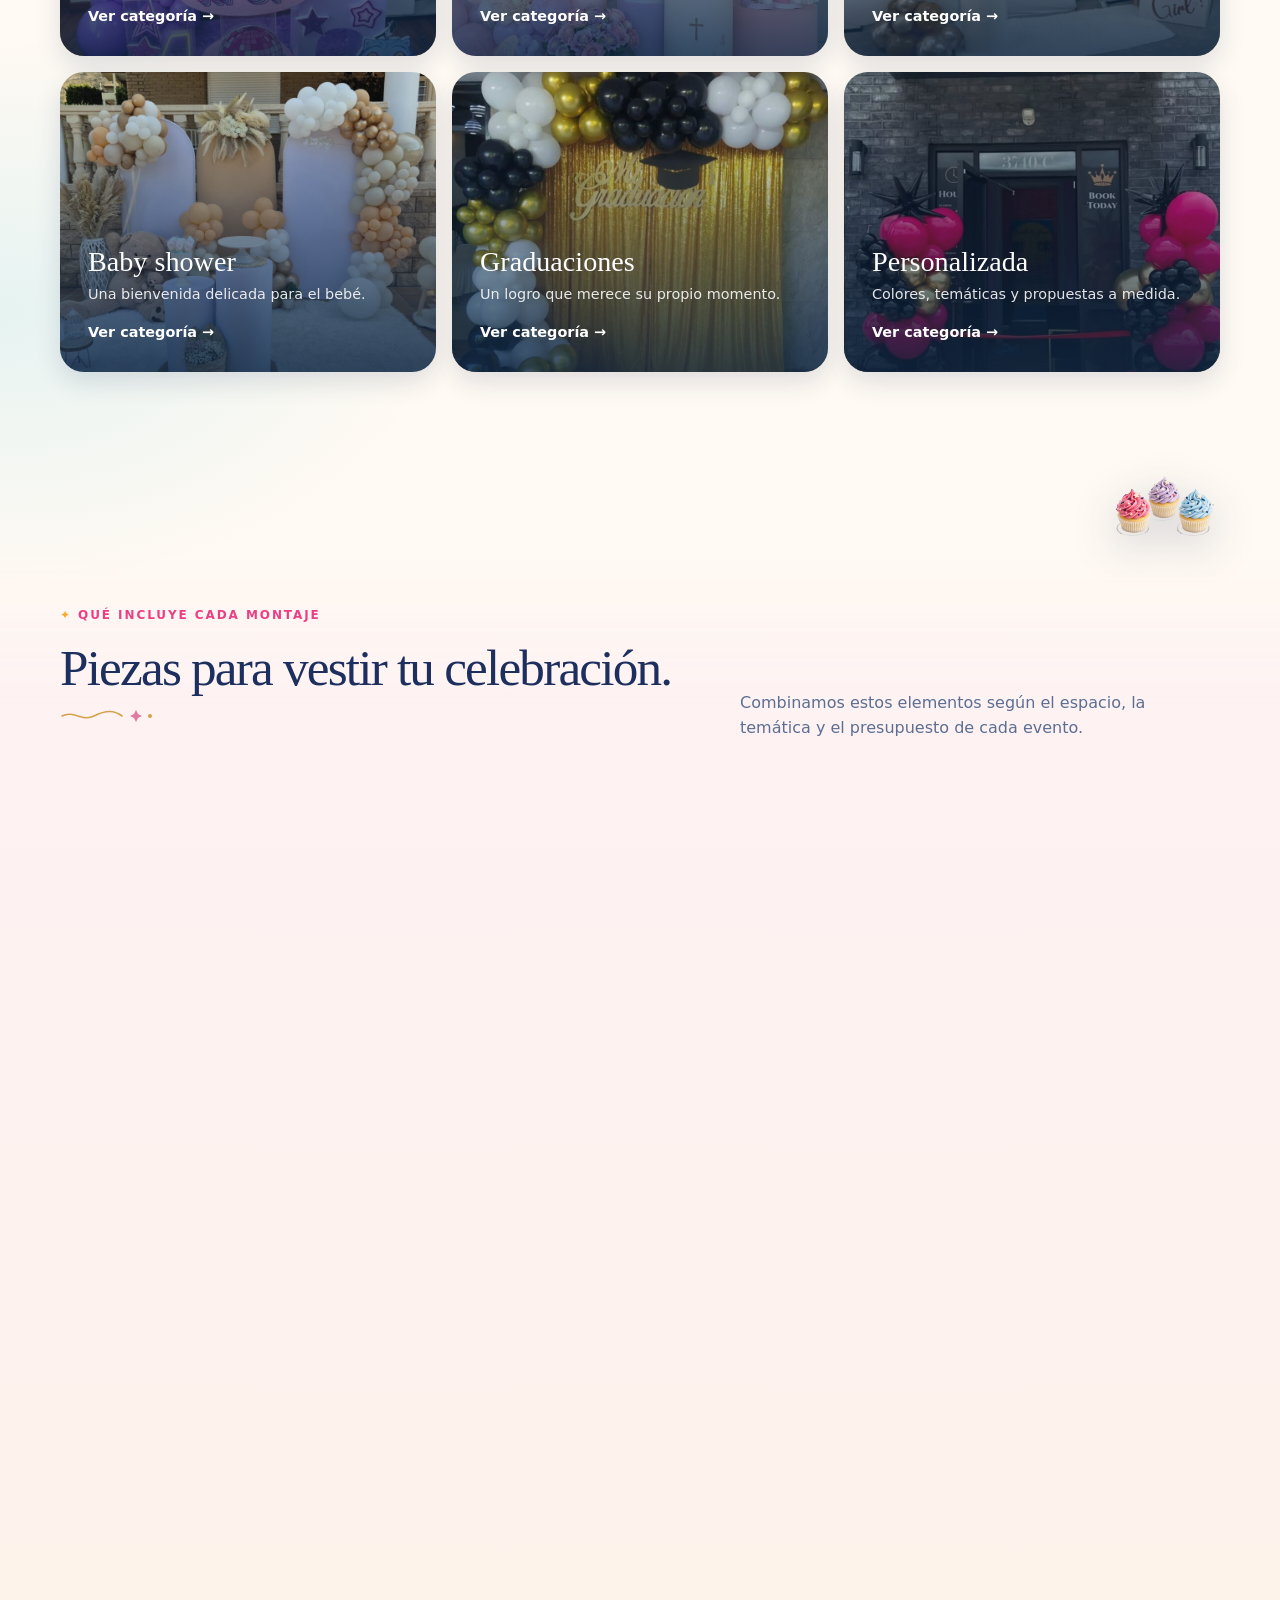
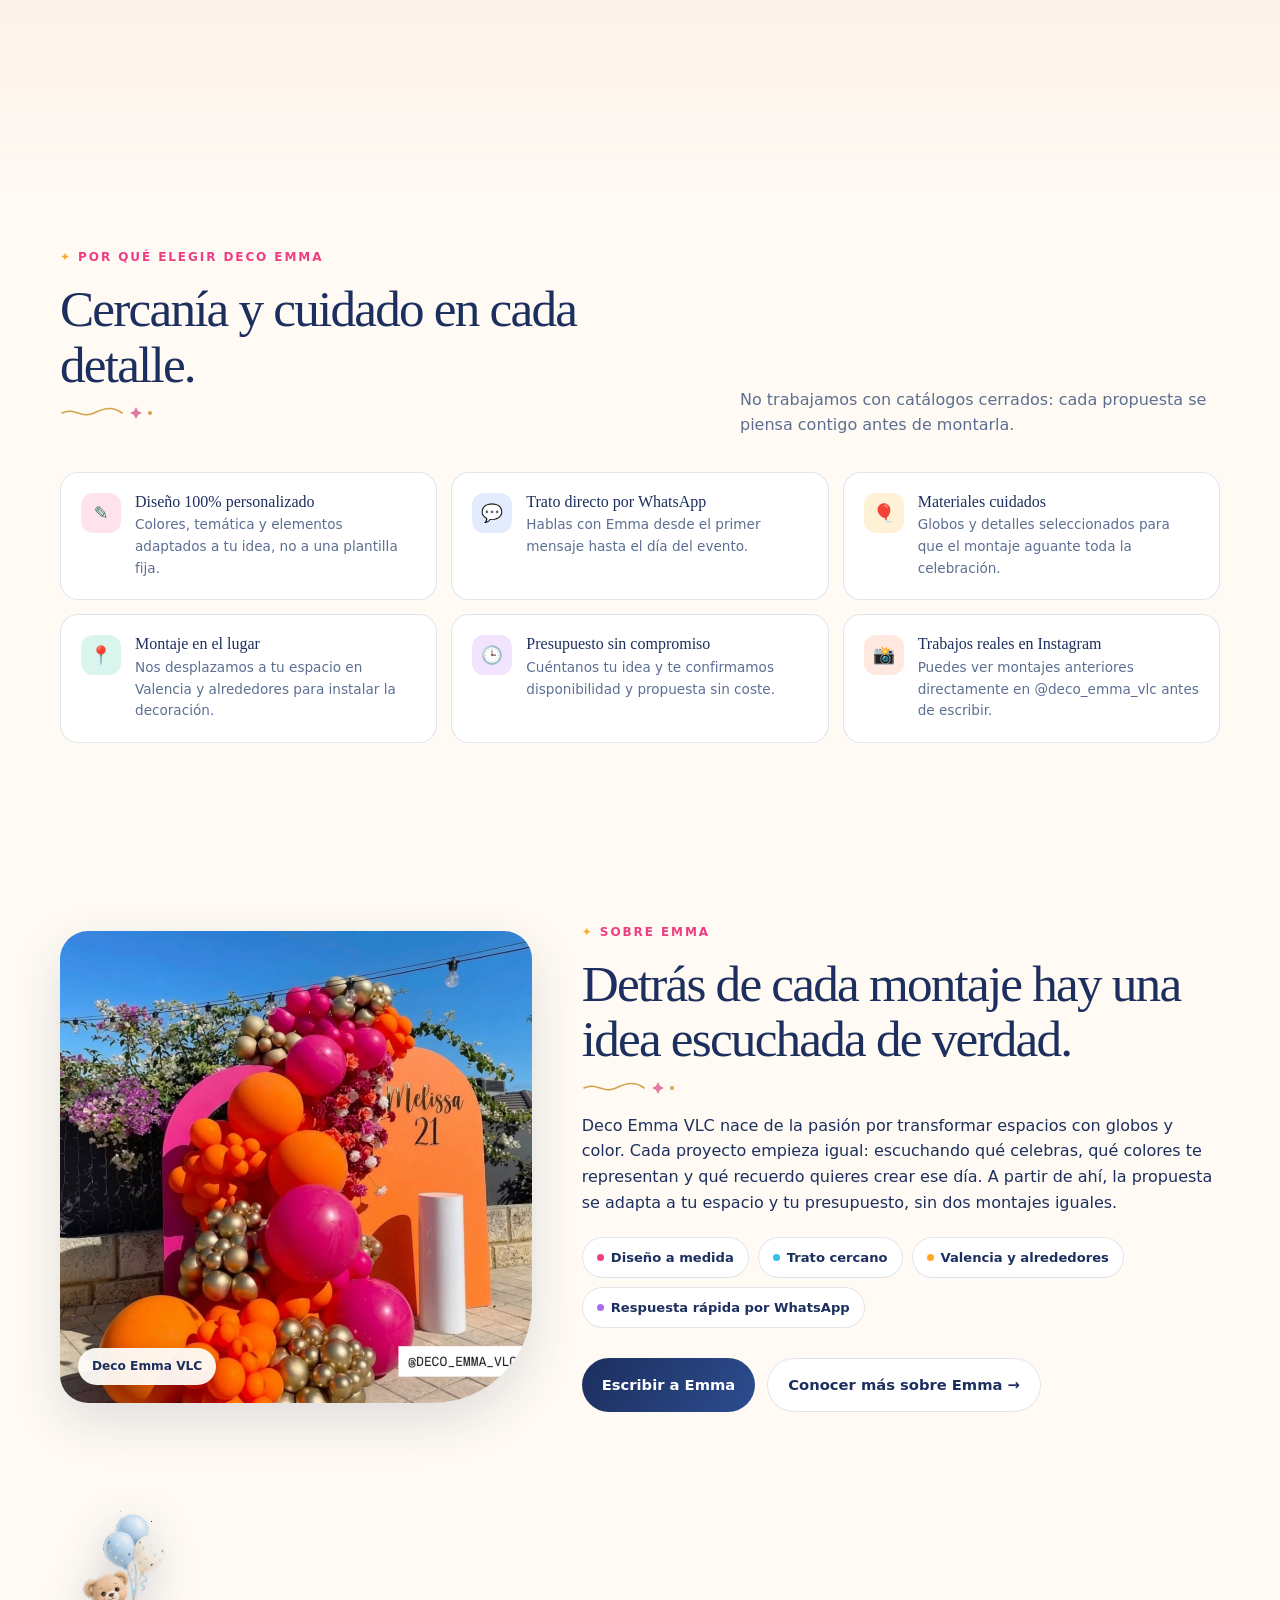
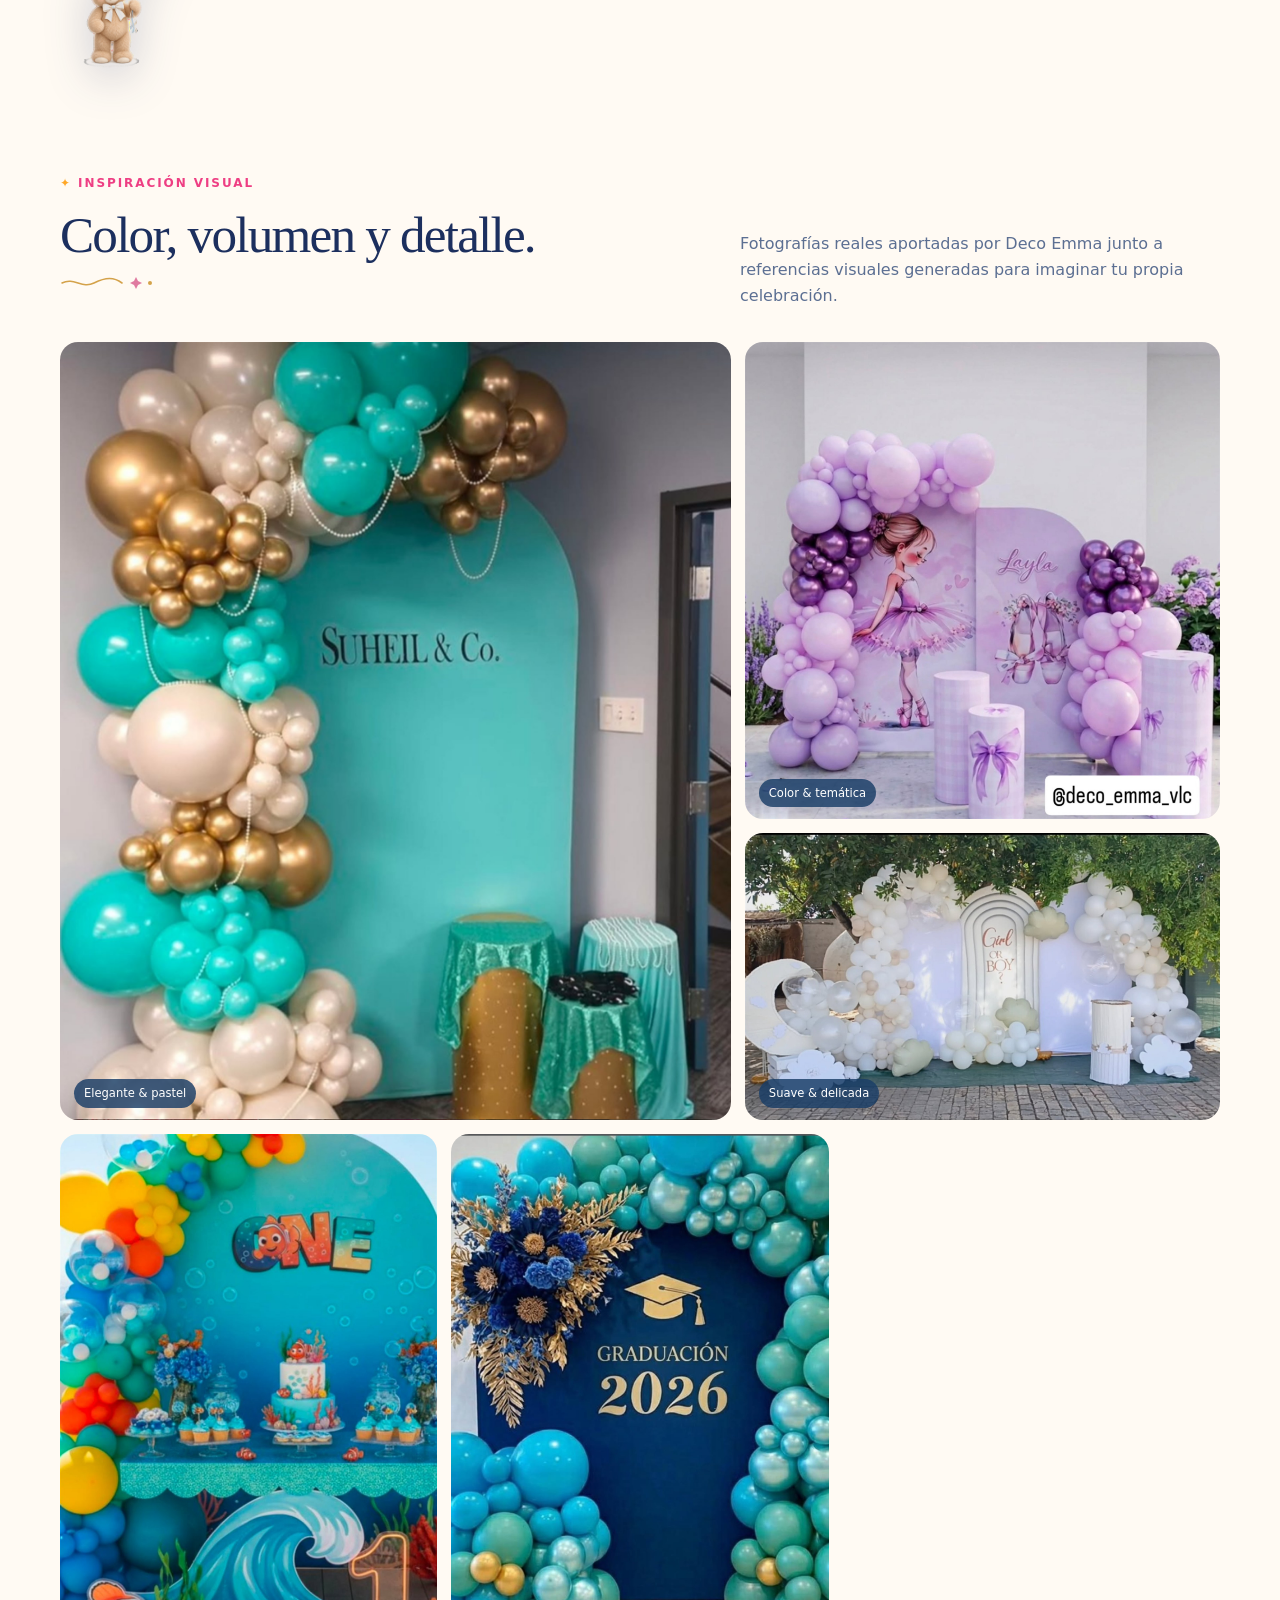
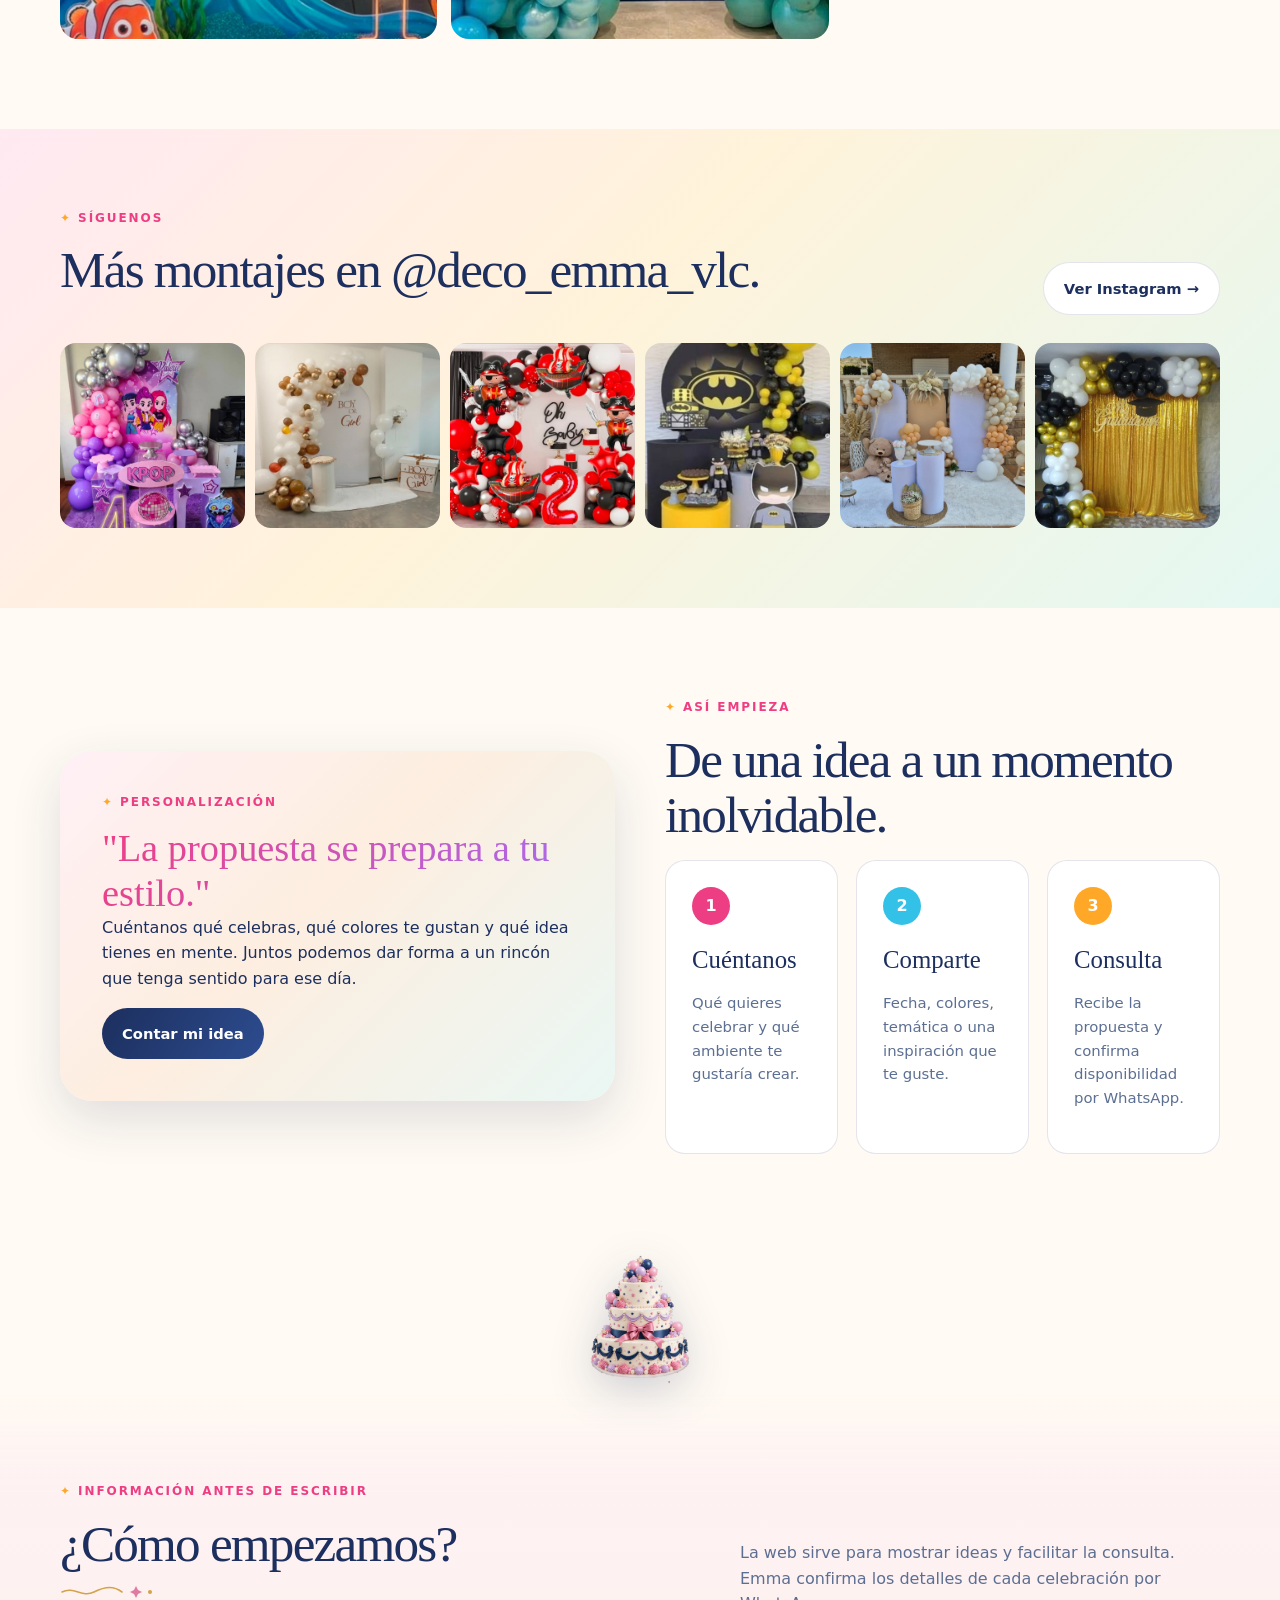
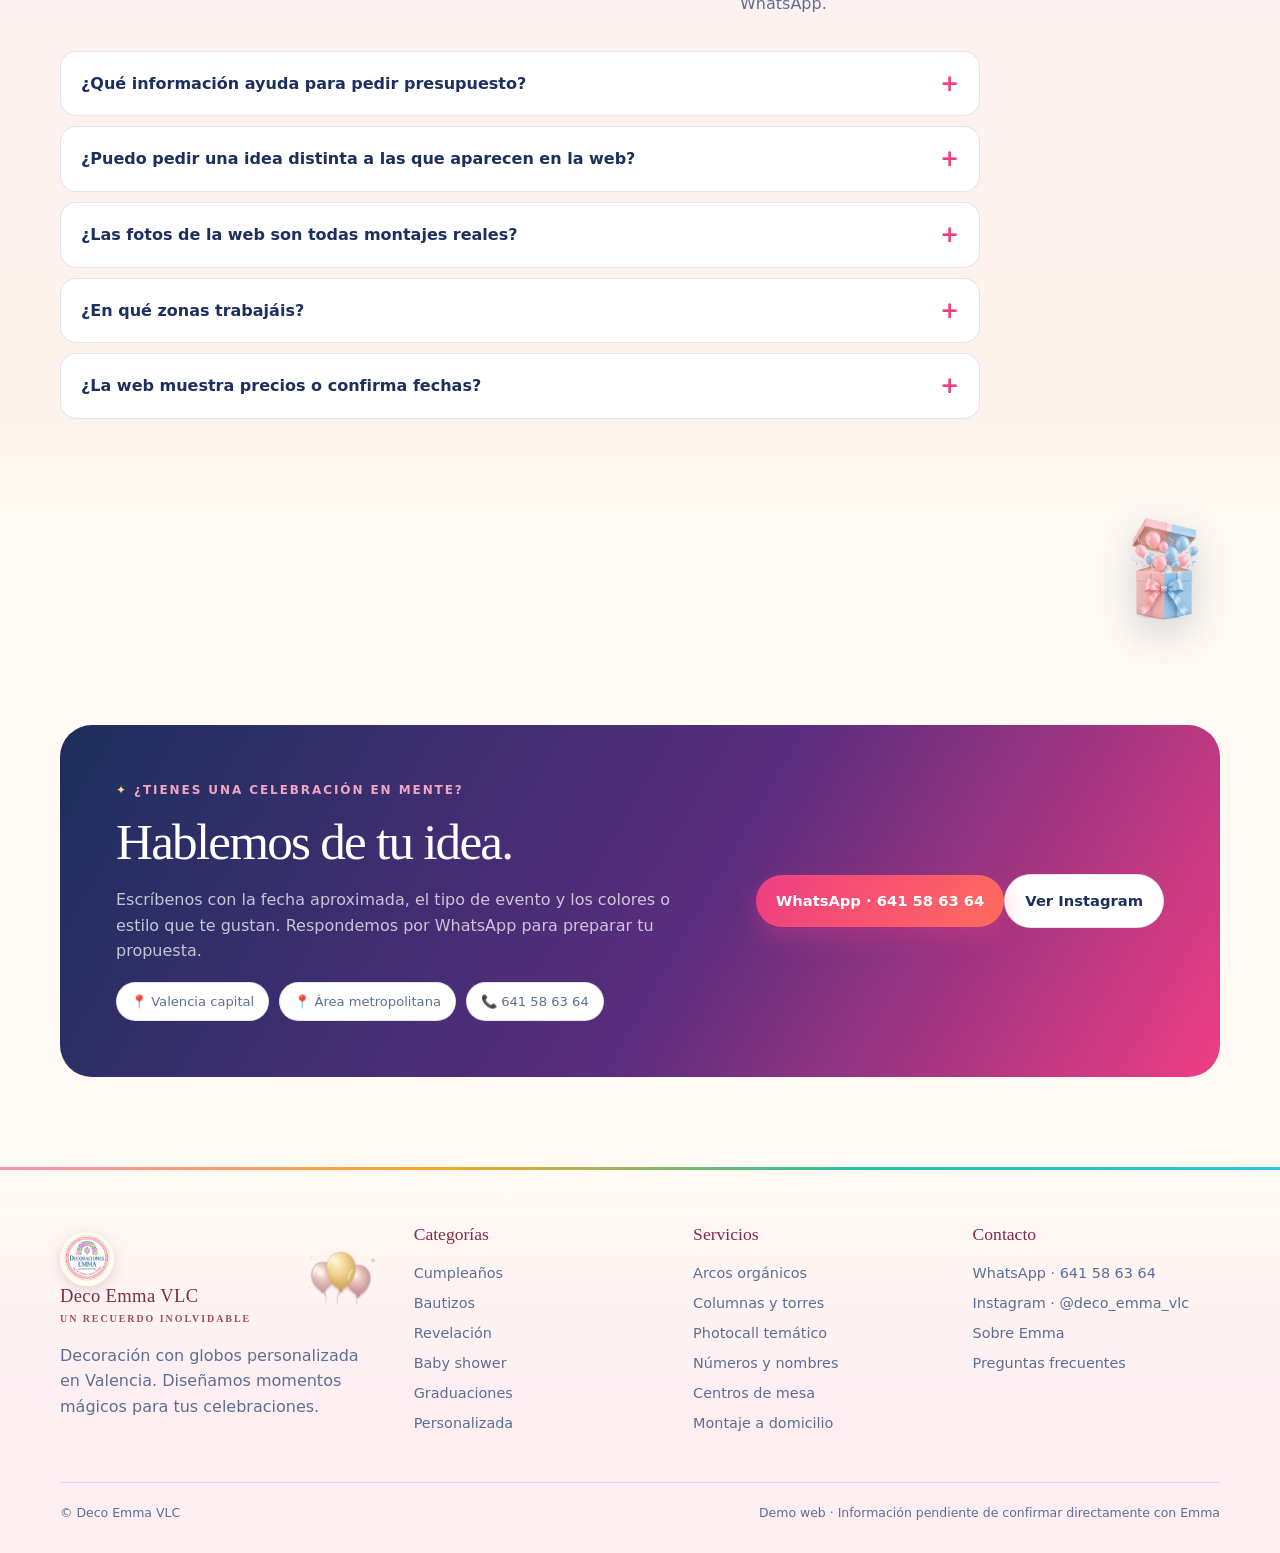
==== commit aa0bfd03: "Cabecera con el globo de referencia, menú premium y burbuja de WhatsApp - Cabecera: se usan el globo" ====
--- a/index.html
+++ b/index.html
@@ -8,9 +8,10 @@
 <header class="site-header"><div class="container nav"><a class="brand" href="index.html"><img src="logo.png" alt="Logo Deco Emma VLC"><span class="brand-name">Deco Emma VLC<span>un recuerdo inolvidable</span></span></a><button class="menu-toggle" aria-label="Abrir menú" aria-expanded="false">☰</button><nav class="nav-links" aria-label="Navegación principal"><a href="index.html">Inicio</a><a href="#categorias">Categorías</a><a href="#servicios">Servicios</a><a href="sobre-emma.html">Sobre Emma</a><a href="#inspiracion">Galería</a><a href="#preguntas">Preguntas</a><a href="#contacto">Contacto</a></nav><div class="nav-ctas"><a class="btn btn-soft" href="https://www.instagram.com/deco_emma_vlc/" target="_blank" rel="noopener noreferrer">Instagram</a><a class="btn btn-pink" href="https://wa.me/34641586364?text=Hola%20Emma%2C%20me%20gustar%C3%ADa%20consultar%20una%20decoraci%C3%B3n%20para%20mi%20celebraci%C3%B3n." target="_blank" rel="noopener noreferrer">Hablemos</a></div></div></header>
 <main>
 
-<section class="hero"><div class="container hero-grid"><div class="hero-copy reveal"><div class="eyebrow">Decoración personalizada con globos · Valencia</div><h1>Una celebración muy tuya, llena de color.</h1><p class="lead">Diseñamos momentos mágicos para cumpleaños, bautizos, revelaciones, baby shower, graduaciones y cualquier idea que tengas en mente. Tú eliges los colores y el estilo; nosotros le damos forma.</p><div class="hero-actions"><a class="btn btn-primary" href="#categorias">Encuentra tu celebración <span>↗</span></a><a class="btn btn-pink" href="https://wa.me/34641586364?text=Hola%20Emma%2C%20quiero%20consultar%20una%20decoraci%C3%B3n%20de%20globos%20personalizada." target="_blank" rel="noopener noreferrer">Pedir presupuesto</a></div><div class="hero-event-links" aria-label="Eventos destacados"><a href="cumpleanos.html">Cumpleaños <span>↗</span></a><a href="bautizos.html">Bautizos <span>↗</span></a><a href="revelacion.html">Revelación <span>↗</span></a></div><div class="hero-proof"><span class="proof-mark" aria-hidden="true">✳</span><span><strong>Tu idea marca el estilo</strong><small>Colores, temática y detalles a tu gusto, siempre hablando contigo primero.</small></span></div></div><div class="hero-banner" aria-label="Fotografía de decoraciones de Deco Emma"><div class="hero-slide active"><img src="assets/images/social-web/social-194041.jpg" alt="Decoración de comunión en tonos rosa y lavanda con globos y flores"><div class="hero-slide-copy"><div class="eyebrow">Celebraciones familiares</div><h2>Detalles suaves. Recuerdos enormes.</h2><p>Una propuesta delicada para celebrar en familia.</p></div></div><div class="hero-photo-label">Fotos de trabajos de Deco Emma</div></div></div></section>
+<section class="hero"><div class="container hero-grid"><div class="hero-copy reveal"><div class="eyebrow">Decoración personalizada con globos · Valencia</div><h1>Una celebración muy tuya, <span class="shine-text">llena de color.</span></h1><p class="lead">Diseñamos momentos mágicos para cumpleaños, bautizos, revelaciones, baby shower, graduaciones y cualquier idea que tengas en mente. Tú eliges los colores y el estilo; nosotros le damos forma.</p><div class="hero-actions"><a class="btn btn-primary" href="#categorias">Encuentra tu celebración <span>↗</span></a><a class="btn btn-pink" href="https://wa.me/34641586364?text=Hola%20Emma%2C%20quiero%20consultar%20una%20decoraci%C3%B3n%20de%20globos%20personalizada." target="_blank" rel="noopener noreferrer">Pedir presupuesto</a></div><div class="hero-event-links" aria-label="Eventos destacados"><a href="cumpleanos.html">Cumpleaños <span>↗</span></a><a href="bautizos.html">Bautizos <span>↗</span></a><a href="revelacion.html">Revelación <span>↗</span></a></div><div class="hero-proof"><span class="proof-mark" aria-hidden="true">✳</span><span><strong>Tu idea marca el estilo</strong><small>Colores, temática y detalles a tu gusto, siempre hablando contigo primero.</small></span></div></div><div class="hero-banner" aria-label="Fotografía de decoraciones de Deco Emma"><div class="hero-slide active"><img src="assets/images/social-web/social-194041.jpg" alt="Decoración de comunión en tonos rosa y lavanda con globos y flores"><div class="hero-slide-copy"><div class="eyebrow">Celebraciones familiares</div><h2>Detalles suaves. Recuerdos enormes.</h2><p>Una propuesta delicada para celebrar en familia.</p></div></div><div class="hero-photo-label">Fotos de trabajos de Deco Emma</div></div></div></section>
 
 <div class="container"><div class="stats-bar reveal"><div class="stat-card"><strong>100%</strong><span>Diseños personalizados a tu idea</span></div><div class="stat-card"><strong>6+</strong><span>Tipos de celebración a medida</span></div><div class="stat-card"><strong>1 a 1</strong><span>Trato directo con Emma por WhatsApp</span></div><div class="stat-card"><strong>VLC</strong><span>Valencia capital y área metropolitana</span></div></div></div>
+<div class="celebration-ticker" aria-hidden="true"><div class="track"><span>Cumpleaños</span><span class="dot">✦</span><span>Bautizos</span><span class="dot">✦</span><span>Primera comunión</span><span class="dot">✦</span><span>Revelación</span><span class="dot">✦</span><span>Baby shower</span><span class="dot">✦</span><span>Graduaciones</span><span class="dot">✦</span><span>Arcos orgánicos</span><span class="dot">✦</span><span>Photocall</span><span class="dot">✦</span><span>Decoración a medida</span><span class="dot">✦</span><span>Cumpleaños</span><span class="dot">✦</span><span>Bautizos</span><span class="dot">✦</span><span>Primera comunión</span><span class="dot">✦</span><span>Revelación</span><span class="dot">✦</span><span>Baby shower</span><span class="dot">✦</span><span>Graduaciones</span><span class="dot">✦</span><span>Arcos orgánicos</span><span class="dot">✦</span><span>Photocall</span><span class="dot">✦</span><span>Decoración a medida</span><span class="dot">✦</span></div></div>
 
 <section class="section" id="categorias"><div class="container"><div class="section-head"><div><div class="kicker">Elige tu celebración</div><h2>Un rincón que se parezca a ti.</h2></div><p>Entra directamente en cada categoría, mira la inspiración y escríbele a Emma con tu idea.</p></div><div class="service-strip"><a class="service-pill" href="cumpleanos.html">Cumpleaños →</a><a class="service-pill" href="bautizos.html">Bautizos →</a><a class="service-pill" href="revelacion.html">Revelación →</a><a class="service-pill" href="baby-shower.html">Baby shower →</a><a class="service-pill" href="graduaciones.html">Graduaciones →</a><a class="service-pill" href="decoracion-personalizada.html">Personalizada →</a></div><div class="category-grid">
 <a class="category-card cc-cumpleanos" href="cumpleanos.html"><h3>Cumpleaños</h3><p>Infantiles, adultos, números y temáticas.</p><span class="card-arrow">Ver categoría →</span></a><a class="category-card cc-bautizos" href="bautizos.html"><h3>Bautizos</h3><p>Celebraciones familiares en tonos suaves.</p><span class="card-arrow">Ver categoría →</span></a><a class="category-card cc-revelacion" href="revelacion.html"><h3>Revelación</h3><p>Boy or girl, azul, rosa y mucha emoción.</p><span class="card-arrow">Ver categoría →</span></a><a class="category-card cc-babyshower" href="baby-shower.html"><h3>Baby shower</h3><p>Una bienvenida delicada para el bebé.</p><span class="card-arrow">Ver categoría →</span></a><a class="category-card cc-graduaciones" href="graduaciones.html"><h3>Graduaciones</h3><p>Un logro que merece su propio momento.</p><span class="card-arrow">Ver categoría →</span></a><a class="category-card cc-personalizada" href="decoracion-personalizada.html"><h3>Personalizada</h3><p>Colores, temáticas y propuestas a medida.</p><span class="card-arrow">Ver categoría →</span></a>
--- a/assets/css/styles.css
+++ b/assets/css/styles.css
@@ -423,4 +423,116 @@
 .footer::before { content:""; position:absolute; top:0; left:0; right:0; height:3px; background:linear-gradient(90deg,var(--pink),var(--gold),var(--mint),var(--sky)); }
 .footer h3 { font-family:Georgia,serif; color:var(--wine); font-weight:500; font-size:1.1rem; }
 
+/* ---- Cabecera y menú premium (v3) ---- */
+.site-header .container { width:min(1400px, calc(100% - 48px)); }
+.brand-name, .nav-links > a, .nav-category > button { white-space:nowrap; }
+.nav-links { gap:clamp(14px, 1.6vw, 26px); }
+.brand { padding-right:86px; min-width:0; flex-shrink:0; }
+.brand::after { width:78px; height:60px; right:0; background-image:url("../images/decor/header-globos.png"); background-size:contain; background-position:center; animation:brand-balloons 5s ease-in-out infinite; }
+@keyframes brand-balloons { 0%,100% { transform:translateY(-54%) rotate(0deg); } 50% { transform:translateY(-62%) rotate(2deg); } }
+.nav-ctas { position:relative; }
+.nav::after { right:-26px; width:104px; height:104px; transform:translateY(-50%); background-image:url("../images/decor/header-filigrana.png"); opacity:.95; }
+@media (min-width:1400px) { .nav-ctas { margin-right:74px; } }
+@media (max-width:1399px) { .nav::after { display:none; } }
+
+.menu-toggle { width:46px; height:46px; padding:0; border:1px solid rgba(124,45,74,.18); background:linear-gradient(160deg,#fff,#fdeef2); border-radius:14px; box-shadow:0 6px 16px rgba(124,45,74,.12); position:relative; }
+.menu-toggle span { position:absolute; left:12px; right:12px; height:2px; border-radius:2px; background:var(--wine); transition:transform .3s ease, opacity .2s ease, top .3s ease; }
+.menu-toggle span:nth-child(1) { top:15px; }
+.menu-toggle span:nth-child(2) { top:22px; width:14px; right:auto; background:var(--gold); }
+.menu-toggle span:nth-child(3) { top:29px; }
+.menu-toggle[aria-expanded="true"] span:nth-child(1) { top:22px; transform:rotate(45deg); }
+.menu-toggle[aria-expanded="true"] span:nth-child(2) { opacity:0; }
+.menu-toggle[aria-expanded="true"] span:nth-child(3) { top:22px; transform:rotate(-45deg); }
+
+/* Desplegables de escritorio */
+@media (min-width:1280px) {
+  .category-menu { display:block; opacity:0; visibility:hidden; transform:translateY(10px); transition:opacity .22s ease, transform .22s ease, visibility .22s; top:38px; left:-24px; min-width:280px; padding:14px 10px 10px; border:1px solid rgba(124,45,74,.12); border-radius:22px; background:linear-gradient(90deg,var(--pink),var(--gold),var(--mint)) top/100% 3px no-repeat, linear-gradient(180deg,#fff,#fff6f8); box-shadow:0 26px 60px rgba(124,45,74,.2); }
+  .category-menu::before { content:""; position:absolute; top:-18px; left:0; right:0; height:18px; }
+  .nav-category:hover .category-menu, .nav-category:focus-within .category-menu, .nav-category.open .category-menu { display:block; opacity:1; visibility:visible; transform:none; }
+  .nav-category > button span { display:inline-block; transition:transform .22s ease; }
+  .nav-category:hover > button span, .nav-category.open > button span { transform:rotate(180deg); }
+}
+.category-menu a { font-family:Georgia,serif; font-weight:400; font-size:1rem; color:var(--wine); position:relative; }
+.category-menu a:hover { background:linear-gradient(90deg,#fdeef2,transparent); }
+.category-menu a::after { display:none; }
+.category-menu a .menu-icon { box-shadow:inset 0 0 0 1px rgba(255,255,255,.7), 0 4px 10px rgba(124,45,74,.08); }
+
+/* Panel del menú en móvil y tablet */
+.nav-mobile-extra { display:none; }
+@media (max-width:900px) {
+  .brand { padding-right:0; }
+  .brand::after { display:block; left:30px; right:auto; top:-2px; width:36px; height:28px; transform:rotate(10deg); animation:none; }
+}
+@media (max-width:680px) {
+  .brand { flex-shrink:1; min-width:0; }
+  .brand-name { white-space:normal; }
+}
+@media (max-width:1279px) {
+  .menu-toggle { display:block; flex-shrink:0; order:3; }
+  .nav-ctas { order:2; flex-shrink:0; }
+  .nav-ctas { margin-left:auto; }
+  .nav-ctas .btn-soft { display:none; }
+  .nav-category > button { width:100%; text-align:left; }
+  .category-menu { position:static; box-shadow:none; border:0; min-width:0; background:none; }
+  .nav-category.open .category-menu { display:block; }
+  .nav { gap:10px; }
+  .nav-links { display:flex; position:absolute; visibility:hidden; opacity:0; transform:translateY(-12px) scale(.98); transform-origin:top center; transition:opacity .28s ease, transform .28s ease, visibility .28s; pointer-events:none;
+    top:calc(100% + 10px); left:0; right:0; gap:0; padding:26px 22px 20px; max-height:calc(100vh - 110px); overflow-y:auto; overflow-x:hidden;
+    background:url("../images/decor/header-globos.png") right 14px top 12px/74px auto no-repeat, url("../images/decor/header-filigrana.png") right -18px bottom -14px/120px auto no-repeat, linear-gradient(165deg,#fff 0%,#fdf1f4 55%,#fbe4ea 100%);
+    border:1px solid rgba(124,45,74,.14); border-radius:26px; box-shadow:0 28px 70px rgba(124,45,74,.25); }
+  .nav-links.open { visibility:visible; opacity:1; transform:none; pointer-events:auto; }
+  .nav-links > a, .nav-category > button { display:block; width:100%; text-align:left; font-family:Georgia,serif; font-size:1.16rem; color:var(--wine); padding:13px 30px 13px 4px; border-bottom:1px solid rgba(124,45,74,.1); }
+  .nav-links > a::after { display:block; content:"→"; position:absolute; left:auto; right:6px; top:50%; bottom:auto; height:auto; background:none; transform:translateY(-50%); color:var(--gold); transition:transform .2s ease; }
+  .nav-links > a:hover::after { transform:translate(4px,-50%); }
+  .nav-links > a.active { color:var(--wine); }
+  .nav-links > a.active::before { content:""; position:absolute; left:-12px; top:50%; width:6px; height:6px; border-radius:50%; background:var(--pink-deep); transform:translateY(-50%); }
+  .nav-category > button span { float:right; margin-right:2px; color:var(--gold); transition:transform .22s ease; }
+  .nav-category.open > button span { transform:rotate(180deg); }
+  .category-menu { padding:6px 0 8px 4px; }
+  .category-menu a { font-size:1rem; padding:7px 6px; }
+  .nav-links.open > * { animation:menu-item-in .45s ease both; }
+  .nav-links.open > *:nth-child(2) { animation-delay:.04s; } .nav-links.open > *:nth-child(3) { animation-delay:.08s; } .nav-links.open > *:nth-child(4) { animation-delay:.12s; } .nav-links.open > *:nth-child(5) { animation-delay:.16s; } .nav-links.open > *:nth-child(6) { animation-delay:.2s; } .nav-links.open > *:nth-child(7) { animation-delay:.24s; } .nav-links.open > *:nth-child(8) { animation-delay:.28s; }
+  .nav-mobile-extra { display:block; padding-top:18px; }
+  .nav-links { padding-top:72px; }
+  .nav-links::before { content:"Menú"; position:absolute; top:26px; left:26px; font-family:Georgia,serif; font-size:.8rem; letter-spacing:.24em; text-transform:uppercase; color:var(--wine-soft); }
+  .nav-mobile-extra p { margin:0 0 12px; font-family:Inter,system-ui,sans-serif; font-size:.7rem; letter-spacing:.16em; text-transform:uppercase; color:var(--wine-soft); font-weight:800; }
+  body.menu-open .wa-bubble, body.menu-open .wa-float { opacity:0; visibility:hidden; pointer-events:none; }
+  .nav-mobile-extra p::before { content:"✦ "; color:var(--gold); }
+  .nav-mobile-extra .btns { display:flex; gap:10px; }
+  .nav-mobile-extra .btn { flex:1; padding:12px 14px; font-size:.86rem; }
+  .nav-mobile-extra .btn-soft { border:1px solid rgba(124,45,74,.2); color:var(--wine); background:#fff; }
+  .nav-mobile-extra .btn-pink { background:linear-gradient(120deg,var(--wine),var(--wine-soft)); }
+}
+@keyframes menu-item-in { from { opacity:0; transform:translateX(-10px); } to { opacity:1; transform:none; } }
+@media (max-width:420px) { .nav-ctas .btn-pink { padding:10px 12px; font-size:.78rem; } .brand-name { font-size:.95rem; } .brand-name span { font-size:.55rem; letter-spacing:.14em; } }
+
+/* Burbuja invitando a escribir por WhatsApp */
+.wa-float { display:inline-flex; align-items:center; gap:8px; }
+.wa-float svg { width:20px; height:20px; flex:0 0 auto; }
+.wa-bubble { position:fixed; right:20px; bottom:84px; z-index:26; width:min(300px, calc(100vw - 32px)); padding:16px 16px 14px; border-radius:22px 22px 6px 22px; background:linear-gradient(165deg,#fff,#fdf1f4); border:1px solid rgba(124,45,74,.14); box-shadow:0 22px 50px rgba(124,45,74,.25); display:flex; gap:12px; align-items:flex-start; opacity:0; visibility:hidden; transform:translateY(14px) scale(.96); transform-origin:bottom right; transition:opacity .45s ease, transform .45s cubic-bezier(.2,.8,.2,1.2), visibility .45s; cursor:pointer; }
+.wa-bubble.show { opacity:1; visibility:visible; transform:none; }
+.wa-bubble img { width:44px; height:44px; border-radius:50%; object-fit:cover; flex:0 0 auto; box-shadow:0 4px 12px rgba(124,45,74,.18); }
+.wa-bubble strong { display:block; font-family:Georgia,serif; font-weight:400; font-size:1.08rem; color:var(--wine); margin-bottom:3px; }
+.wa-bubble span { display:block; font-size:.86rem; line-height:1.4; color:var(--muted); }
+.wa-bubble em { display:inline-flex; align-items:center; gap:6px; margin-top:9px; font-style:normal; font-size:.82rem; font-weight:800; color:#128c4a; }
+.wa-bubble em::before { content:""; width:8px; height:8px; border-radius:50%; background:#25d366; box-shadow:0 0 0 3px rgba(37,211,102,.2); }
+.wa-bubble-close { position:absolute; top:6px; right:8px; width:26px; height:26px; border:0; border-radius:50%; background:transparent; color:var(--wine-soft); font-size:1.1rem; cursor:pointer; line-height:1; }
+.wa-bubble-close:hover { background:#fdeef2; }
+.wa-bubble::after { content:""; position:absolute; right:22px; bottom:-8px; width:16px; height:16px; background:#fdf1f4; border-right:1px solid rgba(124,45,74,.14); border-bottom:1px solid rgba(124,45,74,.14); transform:rotate(45deg); }
+@media (max-width:680px) { .wa-bubble { right:14px; bottom:74px; } }
+
+/* Titular con brillo de color */
+.shine-text { background:linear-gradient(100deg,var(--pink-deep) 0%,var(--lilac) 30%,var(--gold) 50%,var(--pink-deep) 70%,var(--lilac) 100%); background-size:220% auto; -webkit-background-clip:text; background-clip:text; color:transparent; animation:shine-move 7s ease-in-out infinite; }
+@keyframes shine-move { 0%,100% { background-position:0% 50%; } 50% { background-position:100% 50%; } }
+
+/* Bandas suaves que dan ritmo entre secciones */
+#servicios, #preguntas { background:linear-gradient(180deg,rgba(253,238,242,0),rgba(253,238,242,.75) 14%,rgba(252,240,232,.75) 86%,rgba(253,238,242,0)); }
+
+/* Cinta de celebraciones en movimiento */
+.celebration-ticker { overflow:hidden; padding:18px 0; margin-top:34px; border-top:1px solid rgba(124,45,74,.1); border-bottom:1px solid rgba(124,45,74,.1); background:linear-gradient(90deg,rgba(253,238,242,.9),rgba(255,247,232,.9),rgba(235,247,244,.9)); -webkit-mask-image:linear-gradient(90deg,transparent,#000 8%,#000 92%,transparent); mask-image:linear-gradient(90deg,transparent,#000 8%,#000 92%,transparent); }
+.celebration-ticker .track { display:flex; width:max-content; gap:34px; animation:ticker 32s linear infinite; }
+.celebration-ticker span { font-family:Georgia,serif; font-size:1.25rem; color:var(--wine); white-space:nowrap; }
+.celebration-ticker span.dot { color:var(--gold); font-size:1rem; align-self:center; }
+@keyframes ticker { from { transform:translateX(0); } to { transform:translateX(-50%); } }
+
 @media (prefers-reduced-motion:reduce) { *,*::before,*::after { animation-duration:.01ms!important; transition-duration:.01ms!important; scroll-behavior:auto!important; } .js-anim { opacity:1; transform:none; } }
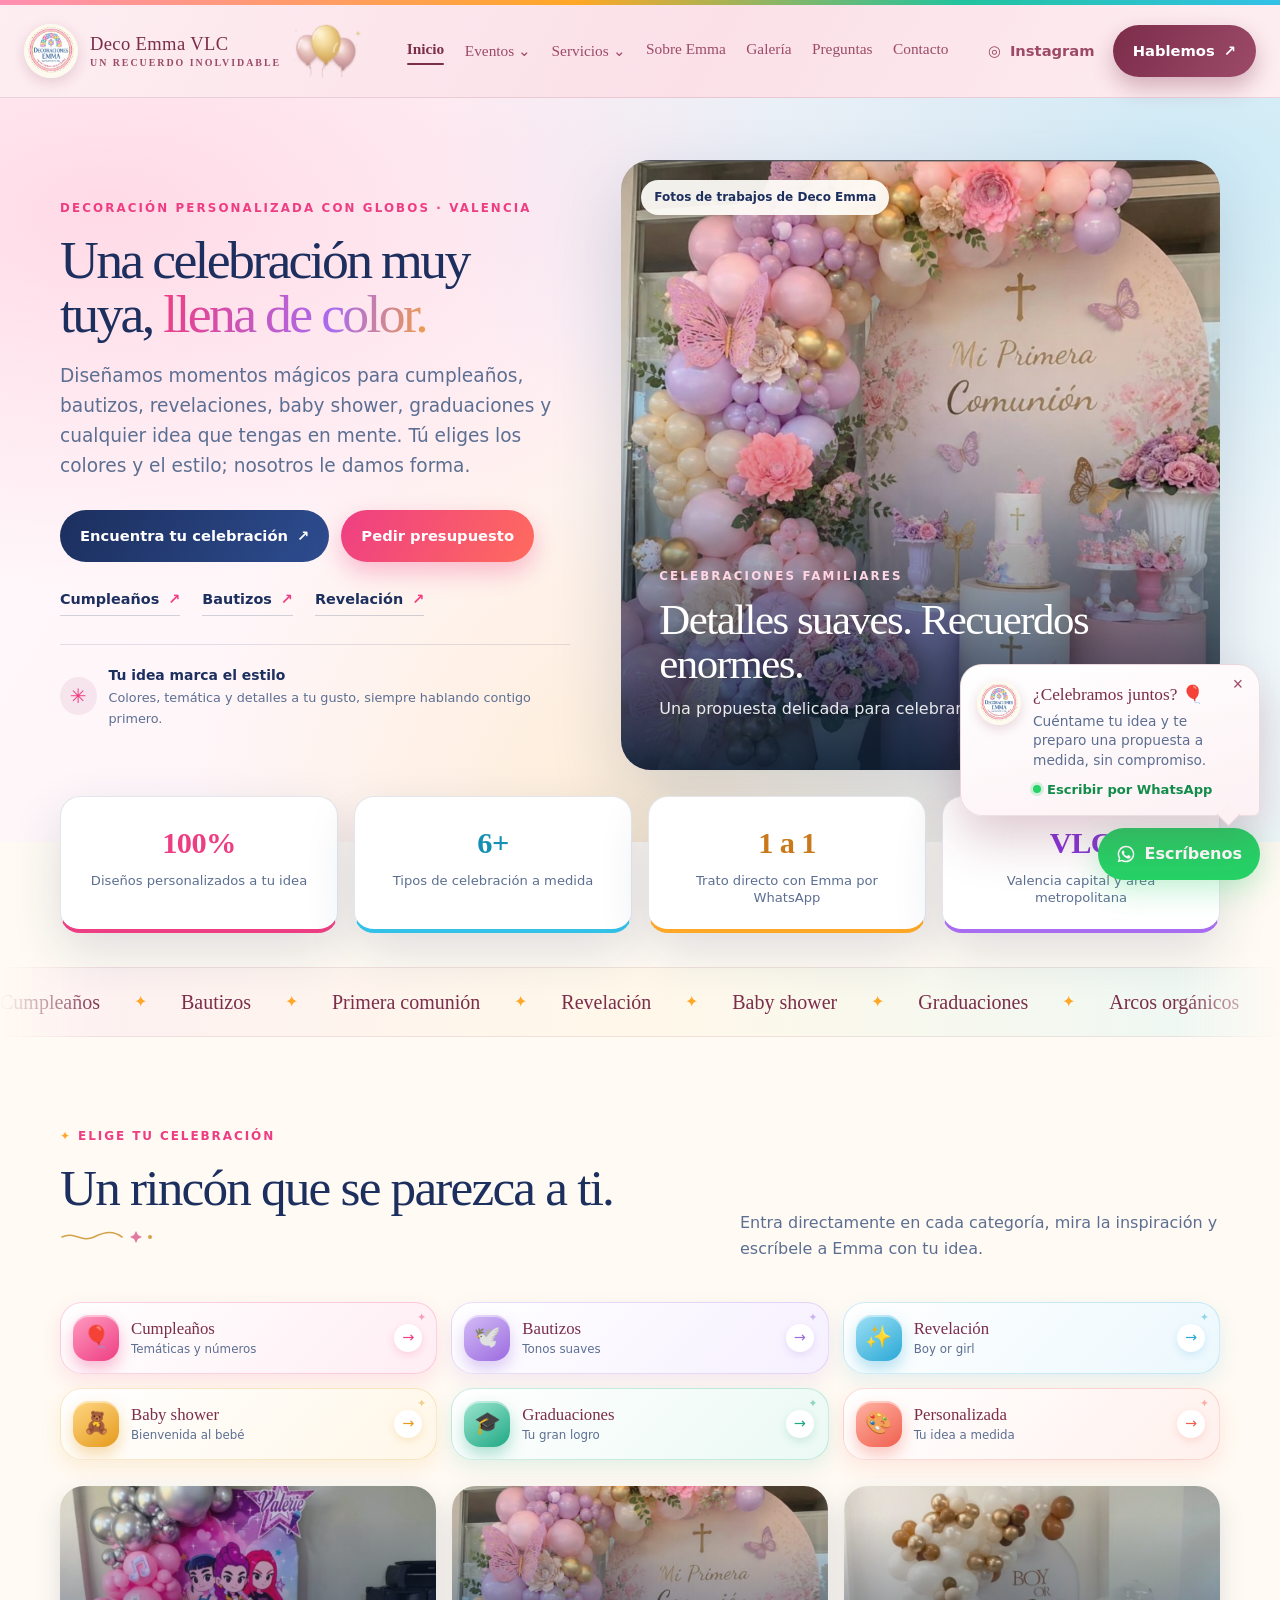
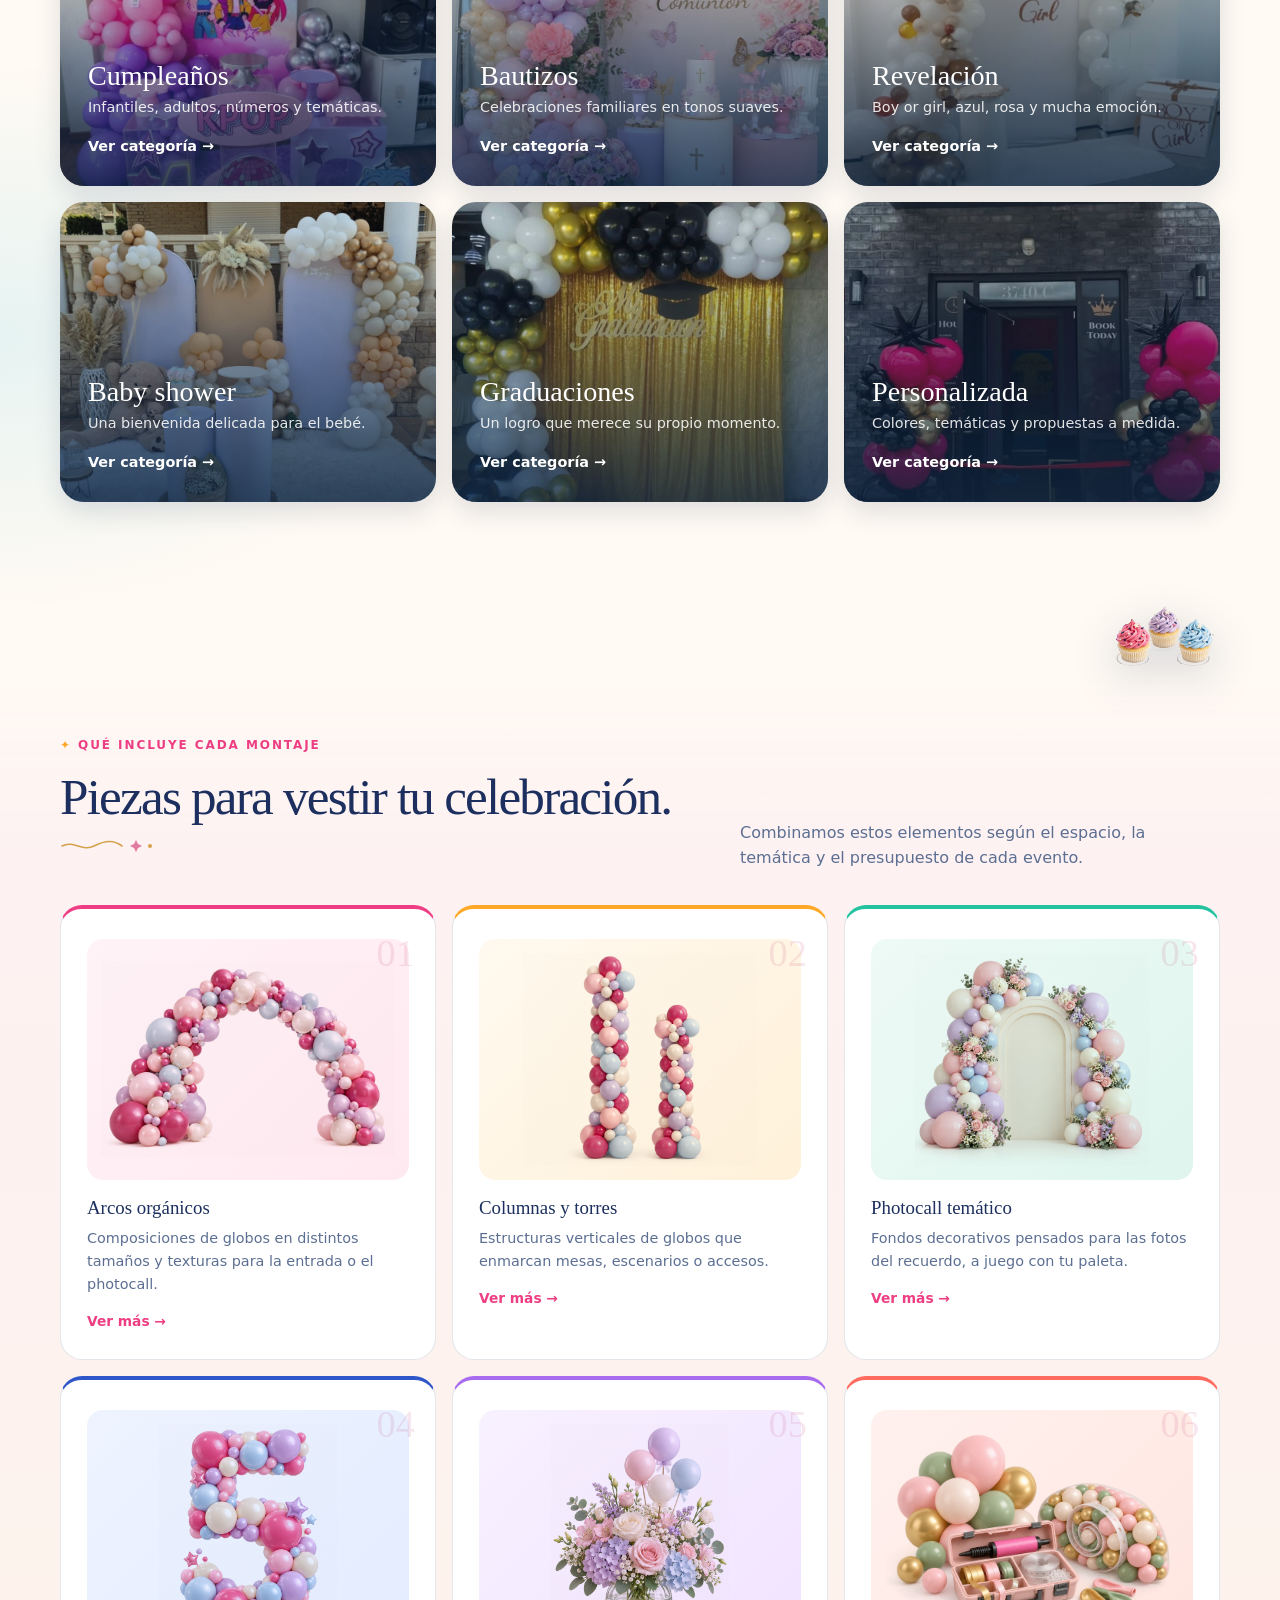
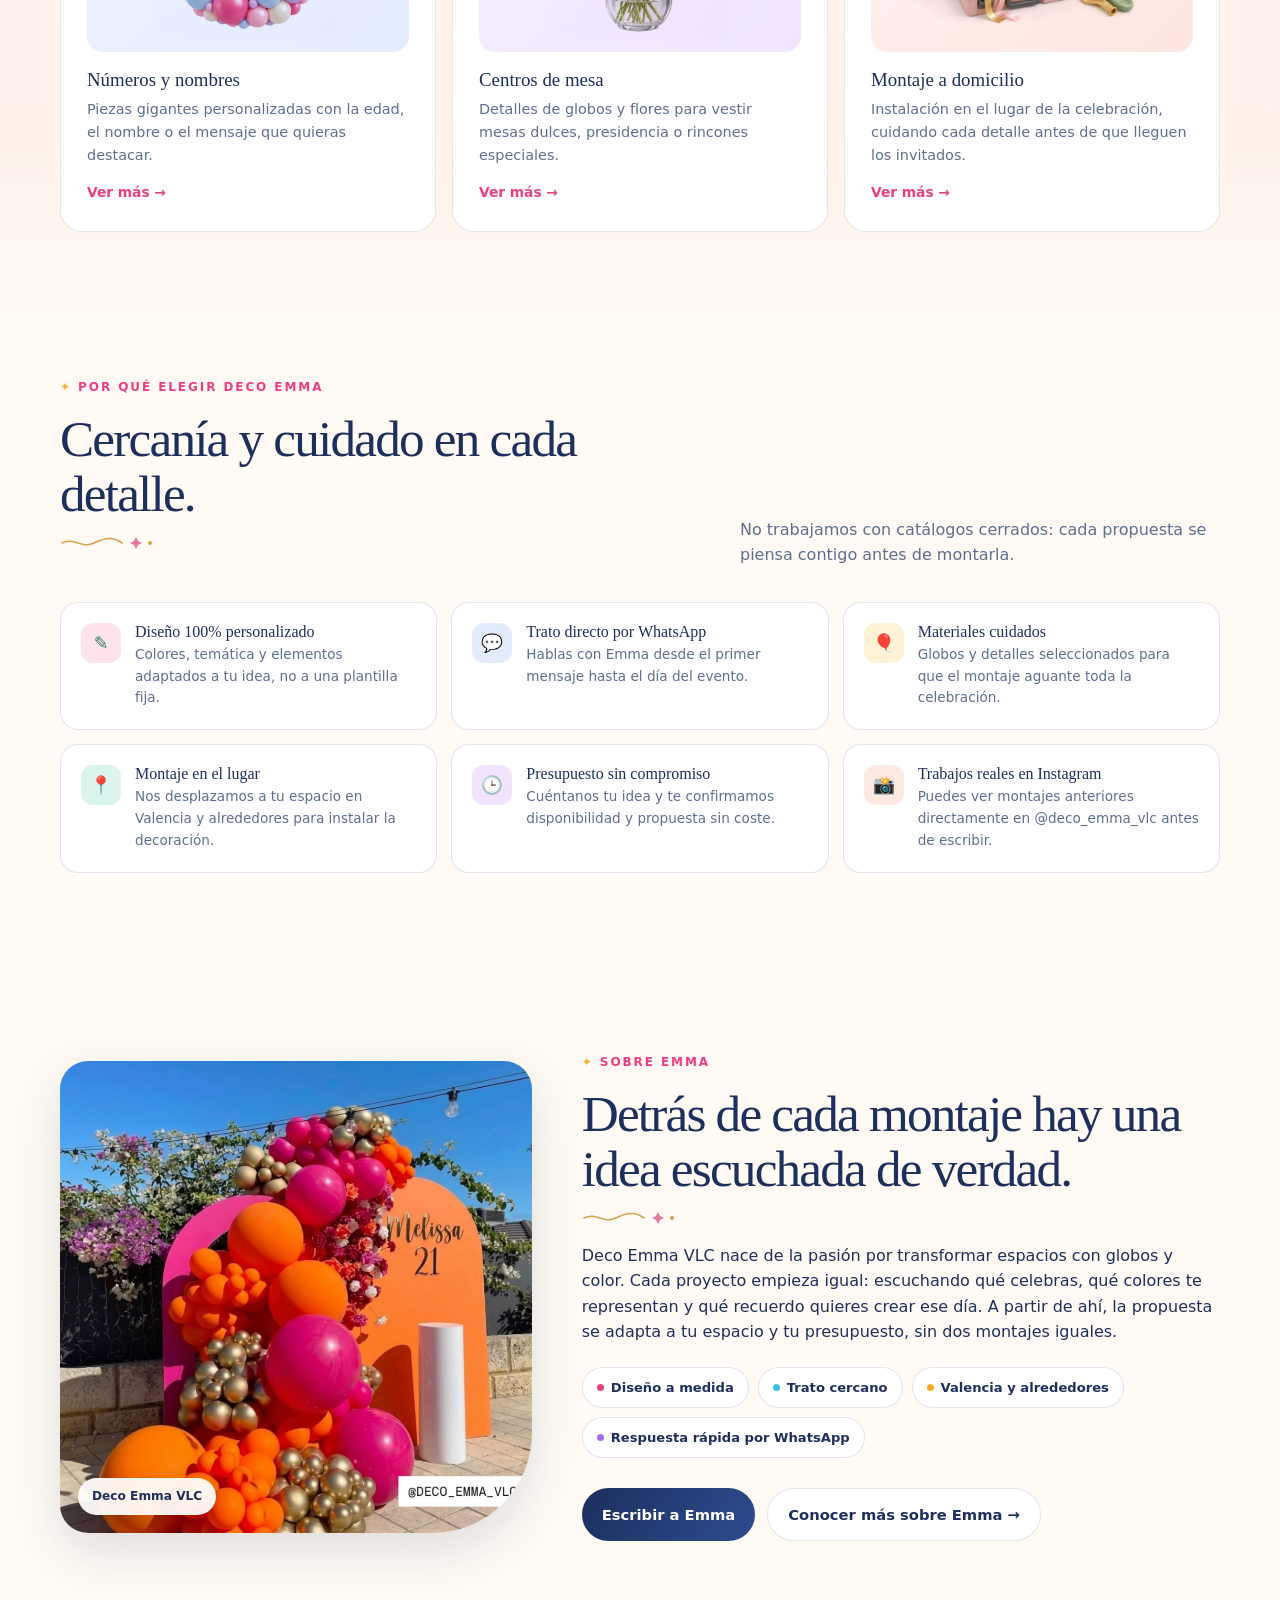
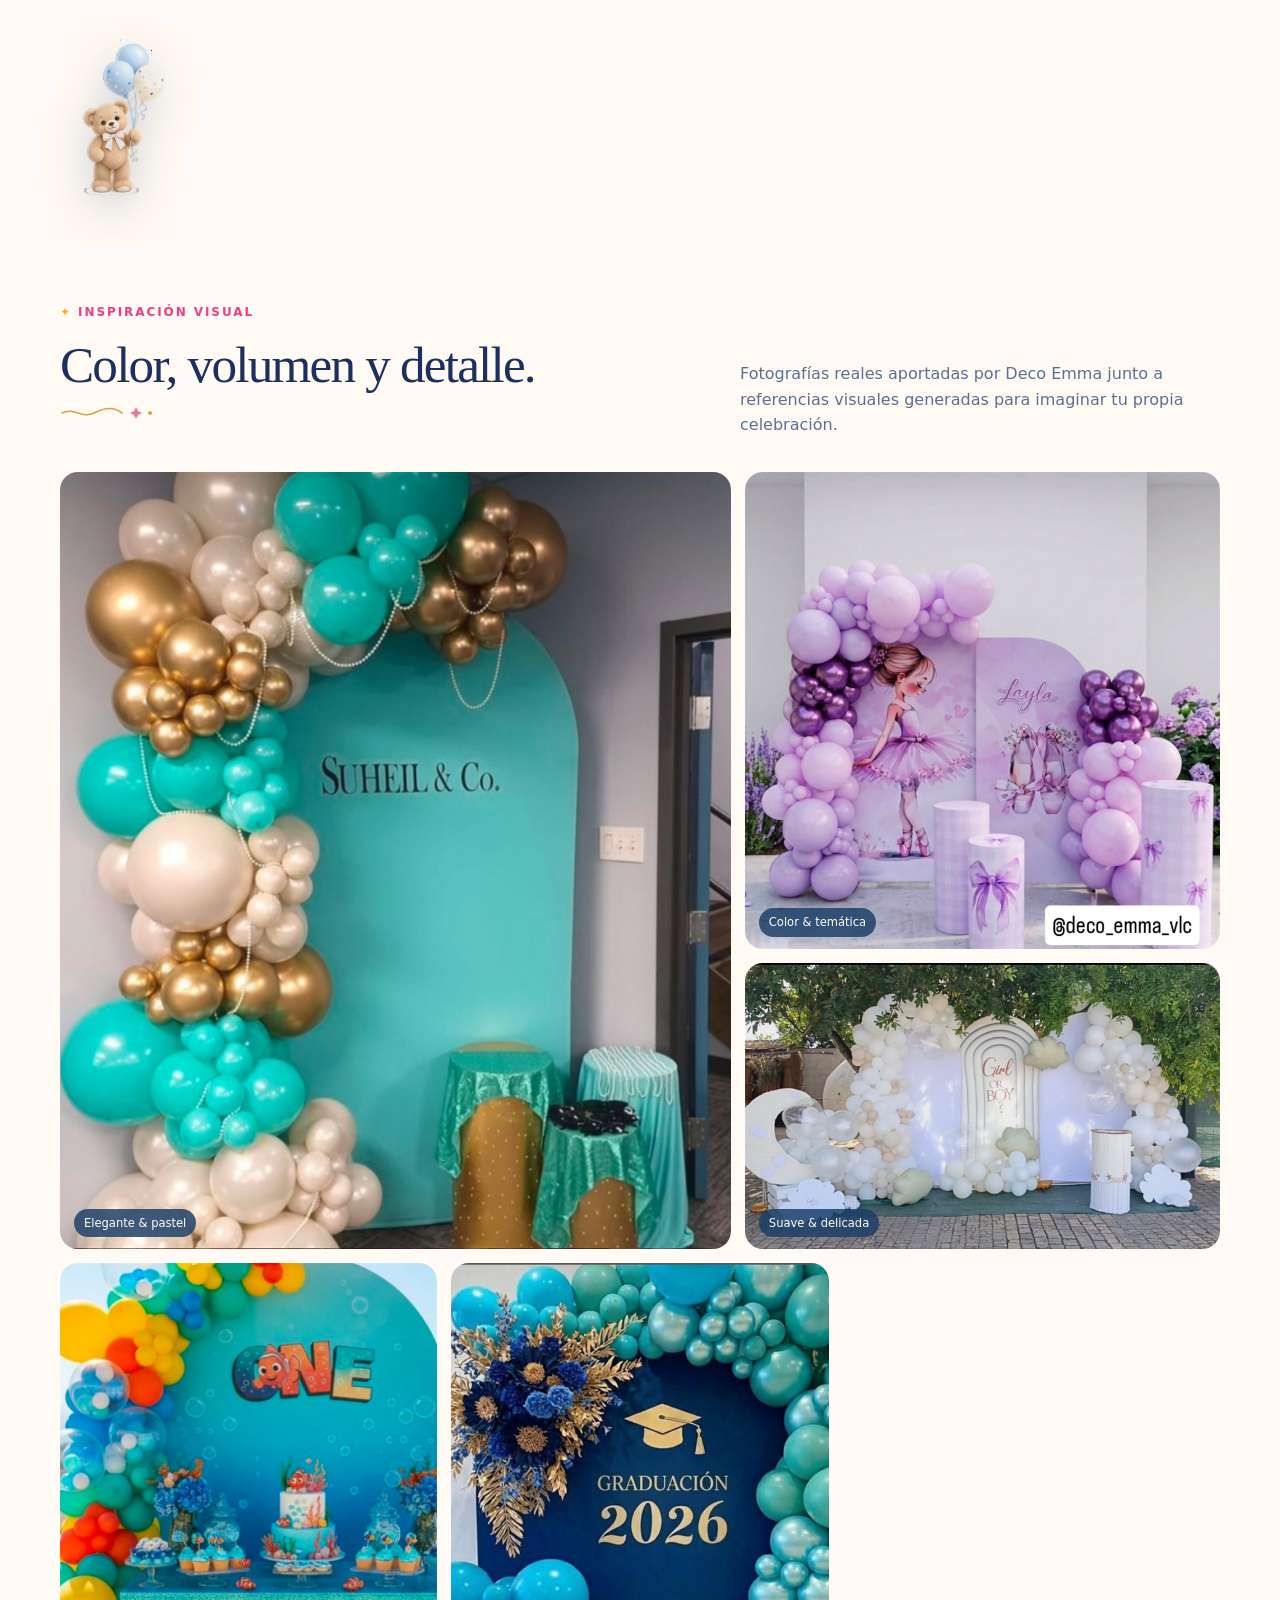
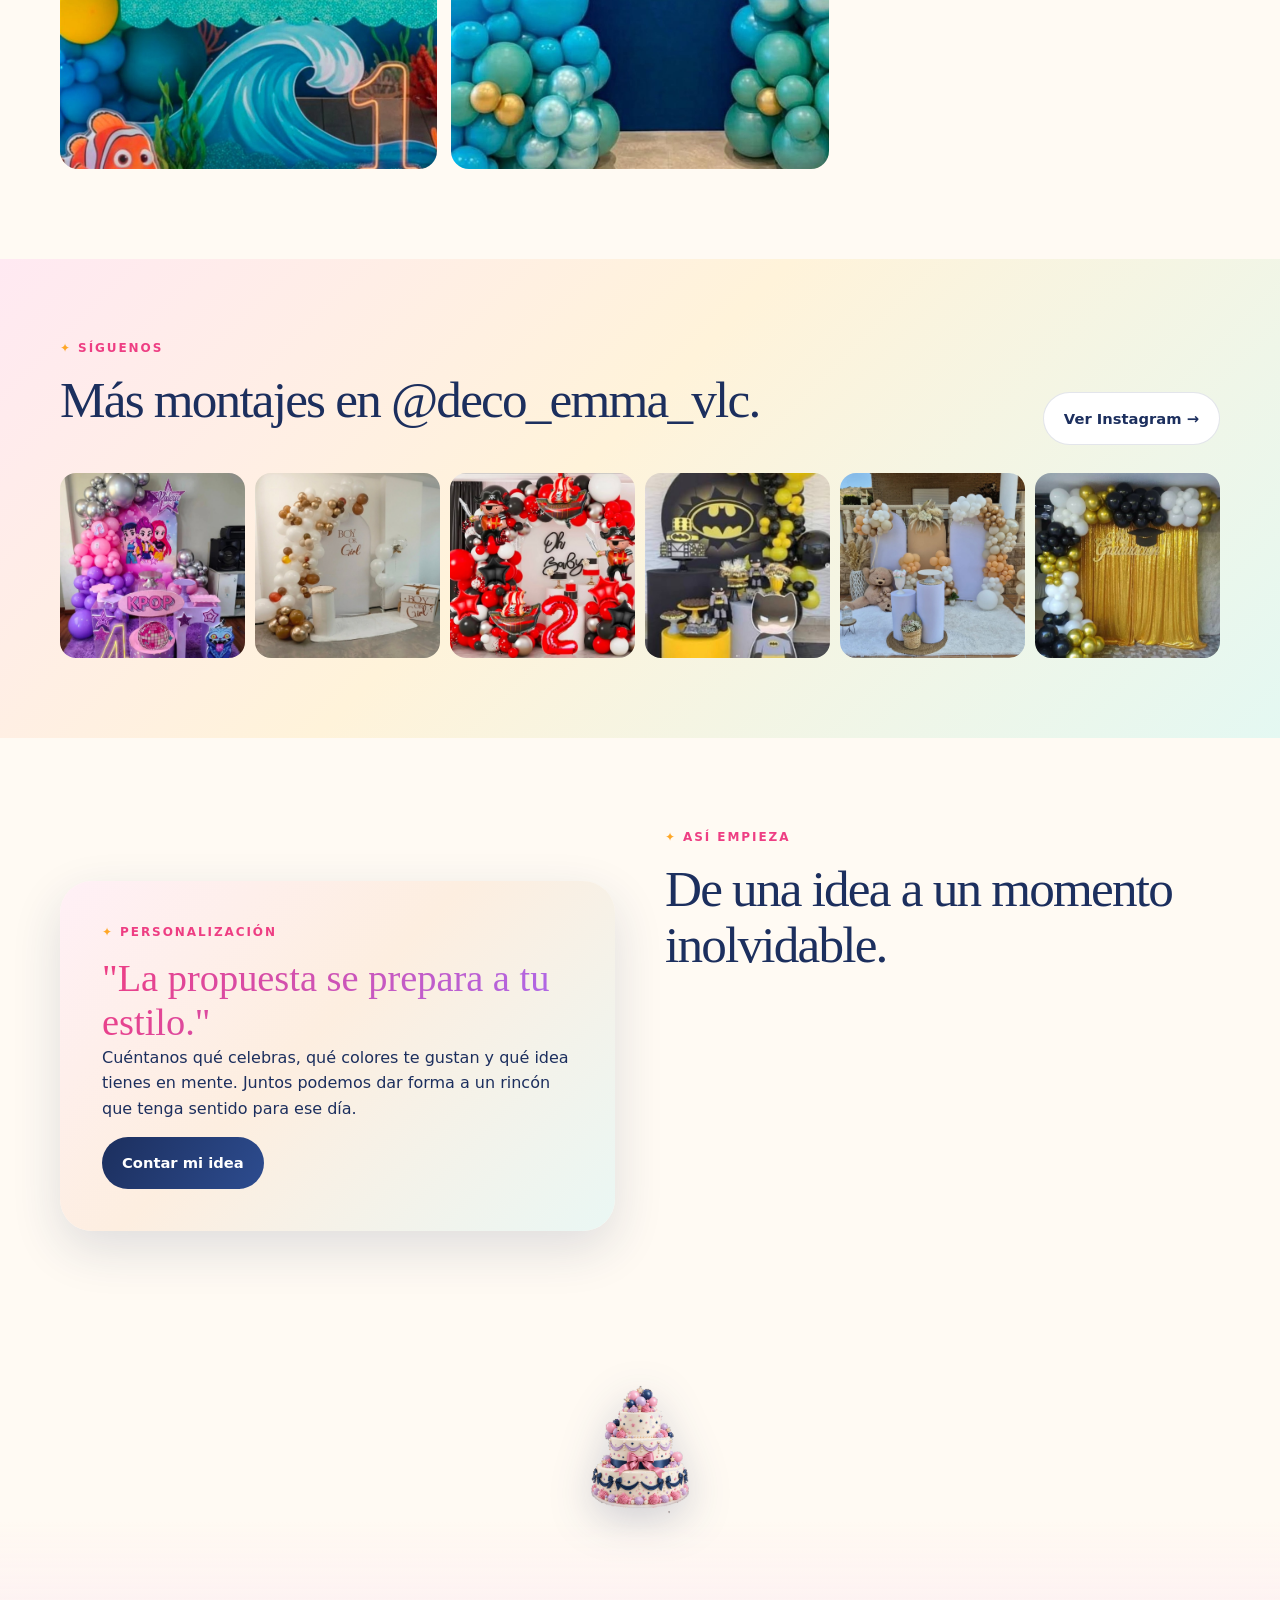
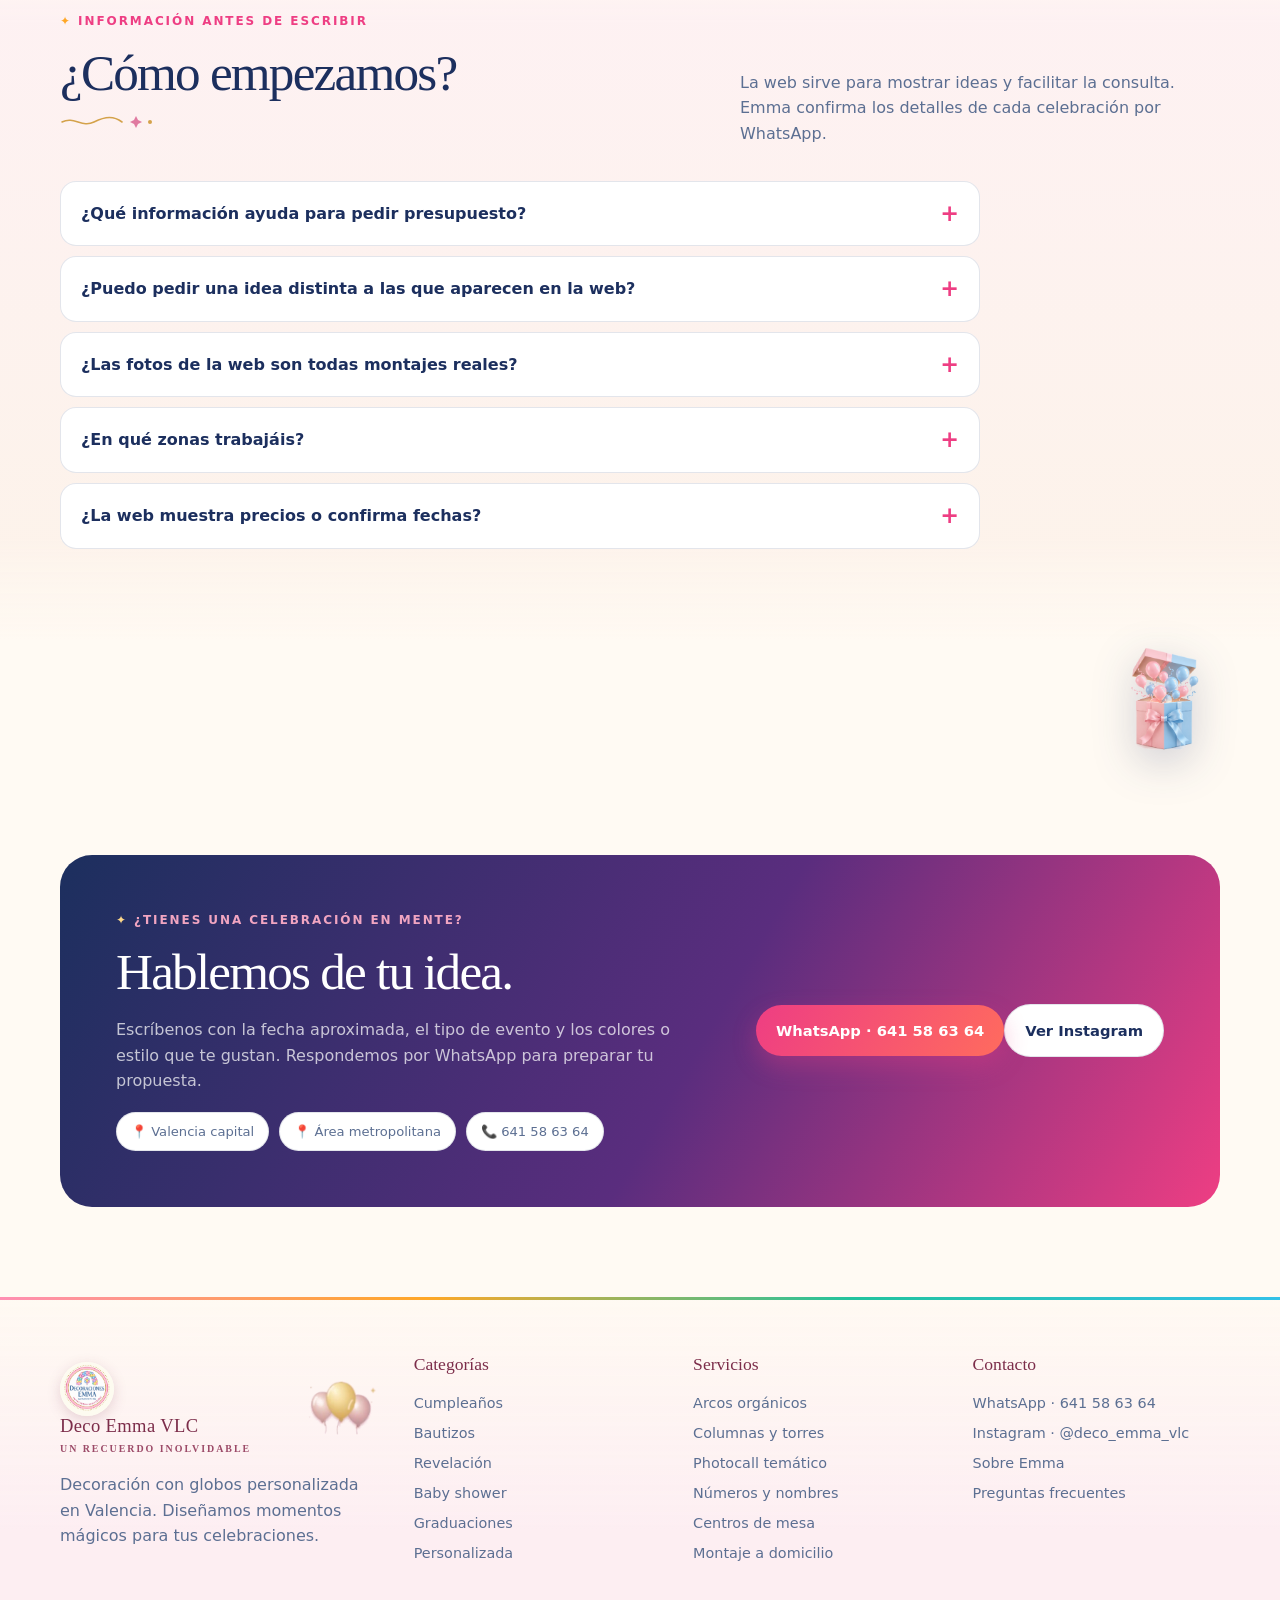
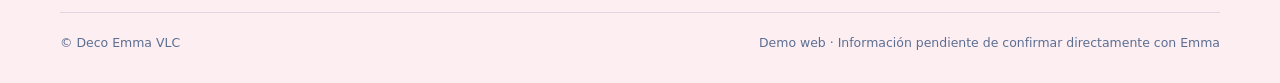
==== commit f6d2f31d: "Rediseña los botones de celebraciones del inicio Las píldoras planas (Cumpleaños, Bautizos...) pasan" ====
--- a/index.html
+++ b/index.html
@@ -13,7 +13,7 @@
 <div class="container"><div class="stats-bar reveal"><div class="stat-card"><strong>100%</strong><span>Diseños personalizados a tu idea</span></div><div class="stat-card"><strong>6+</strong><span>Tipos de celebración a medida</span></div><div class="stat-card"><strong>1 a 1</strong><span>Trato directo con Emma por WhatsApp</span></div><div class="stat-card"><strong>VLC</strong><span>Valencia capital y área metropolitana</span></div></div></div>
 <div class="celebration-ticker" aria-hidden="true"><div class="track"><span>Cumpleaños</span><span class="dot">✦</span><span>Bautizos</span><span class="dot">✦</span><span>Primera comunión</span><span class="dot">✦</span><span>Revelación</span><span class="dot">✦</span><span>Baby shower</span><span class="dot">✦</span><span>Graduaciones</span><span class="dot">✦</span><span>Arcos orgánicos</span><span class="dot">✦</span><span>Photocall</span><span class="dot">✦</span><span>Decoración a medida</span><span class="dot">✦</span><span>Cumpleaños</span><span class="dot">✦</span><span>Bautizos</span><span class="dot">✦</span><span>Primera comunión</span><span class="dot">✦</span><span>Revelación</span><span class="dot">✦</span><span>Baby shower</span><span class="dot">✦</span><span>Graduaciones</span><span class="dot">✦</span><span>Arcos orgánicos</span><span class="dot">✦</span><span>Photocall</span><span class="dot">✦</span><span>Decoración a medida</span><span class="dot">✦</span></div></div>
 
-<section class="section" id="categorias"><div class="container"><div class="section-head"><div><div class="kicker">Elige tu celebración</div><h2>Un rincón que se parezca a ti.</h2></div><p>Entra directamente en cada categoría, mira la inspiración y escríbele a Emma con tu idea.</p></div><div class="service-strip"><a class="service-pill" href="cumpleanos.html">Cumpleaños →</a><a class="service-pill" href="bautizos.html">Bautizos →</a><a class="service-pill" href="revelacion.html">Revelación →</a><a class="service-pill" href="baby-shower.html">Baby shower →</a><a class="service-pill" href="graduaciones.html">Graduaciones →</a><a class="service-pill" href="decoracion-personalizada.html">Personalizada →</a></div><div class="category-grid">
+<section class="section" id="categorias"><div class="container"><div class="section-head"><div><div class="kicker">Elige tu celebración</div><h2>Un rincón que se parezca a ti.</h2></div><p>Entra directamente en cada categoría, mira la inspiración y escríbele a Emma con tu idea.</p></div><div class="service-strip"><a class="service-pill sp-cumple" href="cumpleanos.html"><span class="sp-icon">🎈</span><span class="sp-text"><strong>Cumpleaños</strong><small>Temáticas y números</small></span><span class="sp-arrow">→</span></a><a class="service-pill sp-bautizo" href="bautizos.html"><span class="sp-icon">🕊️</span><span class="sp-text"><strong>Bautizos</strong><small>Tonos suaves</small></span><span class="sp-arrow">→</span></a><a class="service-pill sp-revela" href="revelacion.html"><span class="sp-icon">✨</span><span class="sp-text"><strong>Revelación</strong><small>Boy or girl</small></span><span class="sp-arrow">→</span></a><a class="service-pill sp-baby" href="baby-shower.html"><span class="sp-icon">🧸</span><span class="sp-text"><strong>Baby shower</strong><small>Bienvenida al bebé</small></span><span class="sp-arrow">→</span></a><a class="service-pill sp-grad" href="graduaciones.html"><span class="sp-icon">🎓</span><span class="sp-text"><strong>Graduaciones</strong><small>Tu gran logro</small></span><span class="sp-arrow">→</span></a><a class="service-pill sp-perso" href="decoracion-personalizada.html"><span class="sp-icon">🎨</span><span class="sp-text"><strong>Personalizada</strong><small>Tu idea a medida</small></span><span class="sp-arrow">→</span></a></div><div class="category-grid">
 <a class="category-card cc-cumpleanos" href="cumpleanos.html"><h3>Cumpleaños</h3><p>Infantiles, adultos, números y temáticas.</p><span class="card-arrow">Ver categoría →</span></a><a class="category-card cc-bautizos" href="bautizos.html"><h3>Bautizos</h3><p>Celebraciones familiares en tonos suaves.</p><span class="card-arrow">Ver categoría →</span></a><a class="category-card cc-revelacion" href="revelacion.html"><h3>Revelación</h3><p>Boy or girl, azul, rosa y mucha emoción.</p><span class="card-arrow">Ver categoría →</span></a><a class="category-card cc-babyshower" href="baby-shower.html"><h3>Baby shower</h3><p>Una bienvenida delicada para el bebé.</p><span class="card-arrow">Ver categoría →</span></a><a class="category-card cc-graduaciones" href="graduaciones.html"><h3>Graduaciones</h3><p>Un logro que merece su propio momento.</p><span class="card-arrow">Ver categoría →</span></a><a class="category-card cc-personalizada" href="decoracion-personalizada.html"><h3>Personalizada</h3><p>Colores, temáticas y propuestas a medida.</p><span class="card-arrow">Ver categoría →</span></a>
 </div></div></section>
 
--- a/assets/css/styles.css
+++ b/assets/css/styles.css
@@ -521,6 +521,37 @@
 .wa-bubble::after { content:""; position:absolute; right:22px; bottom:-8px; width:16px; height:16px; background:#fdf1f4; border-right:1px solid rgba(124,45,74,.14); border-bottom:1px solid rgba(124,45,74,.14); transform:rotate(45deg); }
 @media (max-width:680px) { .wa-bubble { right:14px; bottom:74px; } }
 
+/* Píldoras de celebraciones (inicio) */
+.service-strip { display:grid; grid-template-columns:repeat(3, 1fr); grid-auto-rows:1fr; gap:14px; overflow:visible; padding:6px 0 26px; }
+.service-pill { --c1:#ee3e83; --c2:#ff8fb3; --tint:#fff0f5; position:relative; overflow:hidden; isolation:isolate; display:flex; align-items:center; gap:12px; padding:12px 14px 12px 12px; border-radius:22px; border:1px solid color-mix(in srgb, var(--c1) 22%, transparent); background:linear-gradient(135deg,#fff 0%,var(--tint) 100%); color:var(--ink); box-shadow:0 8px 20px color-mix(in srgb, var(--c1) 12%, transparent); transition:transform .3s cubic-bezier(.2,.8,.2,1.2), box-shadow .3s ease, border-color .3s ease; font-weight:400; }
+.service-pill::before { content:""; position:absolute; inset:0; z-index:-1; background:linear-gradient(110deg,transparent 35%,rgba(255,255,255,.75) 50%,transparent 65%); transform:translateX(-130%); transition:transform .9s ease; }
+.service-pill::after { content:"✦"; position:absolute; top:6px; right:10px; font-size:.7rem; color:var(--c1); opacity:.45; animation:twinkle 2.8s ease-in-out infinite; }
+.service-pill:hover { transform:translateY(-5px) rotate(-.6deg); border-color:color-mix(in srgb, var(--c1) 45%, transparent); box-shadow:0 18px 36px color-mix(in srgb, var(--c1) 28%, transparent); color:var(--ink); background:linear-gradient(135deg,#fff 0%,var(--tint) 100%); }
+.service-pill:hover::before { transform:translateX(130%); }
+.sp-icon { flex:0 0 auto; width:46px; height:46px; border-radius:16px; display:grid; place-items:center; font-size:1.35rem; background:linear-gradient(145deg,var(--c2),var(--c1)); box-shadow:0 8px 16px color-mix(in srgb, var(--c1) 35%, transparent), inset 0 2px 0 rgba(255,255,255,.45); animation:sp-bob 3.6s ease-in-out infinite; }
+.service-pill:nth-child(2) .sp-icon { animation-delay:-.6s; } .service-pill:nth-child(3) .sp-icon { animation-delay:-1.2s; } .service-pill:nth-child(4) .sp-icon { animation-delay:-1.8s; } .service-pill:nth-child(5) .sp-icon { animation-delay:-2.4s; } .service-pill:nth-child(6) .sp-icon { animation-delay:-3s; }
+@keyframes sp-bob { 0%,100% { transform:translateY(0) rotate(0); } 50% { transform:translateY(-3px) rotate(-4deg); } }
+.sp-text { display:flex; flex-direction:column; min-width:0; line-height:1.2; }
+.sp-text strong { font-family:Georgia,serif; font-weight:400; font-size:1.05rem; color:var(--wine); white-space:nowrap; }
+.sp-text small { font-size:.74rem; color:var(--muted); margin-top:3px; white-space:nowrap; }
+.sp-arrow { margin-left:auto; flex:0 0 auto; width:28px; height:28px; border-radius:50%; display:grid; place-items:center; font-size:.9rem; color:var(--c1); background:#fff; box-shadow:0 3px 8px color-mix(in srgb, var(--c1) 18%, transparent); transition:transform .3s ease, background .3s ease, color .3s ease; }
+.service-pill:hover .sp-arrow { transform:translateX(3px); background:var(--c1); color:#fff; }
+.sp-cumple  { --c1:#ee3e83; --c2:#ff9cc0; --tint:#ffeef4; }
+.sp-bautizo { --c1:#9b6be0; --c2:#d4bdf6; --tint:#f6f0ff; }
+.sp-revela  { --c1:#2aa8d6; --c2:#9fe0f5; --tint:#ecf8fd; }
+.sp-baby    { --c1:#e59a1c; --c2:#ffd784; --tint:#fff7e8; }
+.sp-grad    { --c1:#1ea884; --c2:#9ee6cf; --tint:#ebf9f4; }
+.sp-perso   { --c1:#f0604f; --c2:#ffb3a3; --tint:#fff1ed; }
+@media (max-width:900px) { .service-strip { grid-template-columns:1fr 1fr; } }
+@media (max-width:680px) {
+  .service-strip { grid-template-columns:1fr 1fr; gap:10px; }
+  .service-pill { padding:10px; gap:9px; border-radius:18px; }
+  .sp-icon { width:38px; height:38px; border-radius:13px; font-size:1.1rem; }
+  .sp-text strong { font-size:.95rem; }
+  .sp-text small { font-size:.68rem; white-space:normal; }
+  .sp-arrow { display:none; }
+}
+
 /* Titular con brillo de color */
 .shine-text { background:linear-gradient(100deg,var(--pink-deep) 0%,var(--lilac) 30%,var(--gold) 50%,var(--pink-deep) 70%,var(--lilac) 100%); background-size:220% auto; -webkit-background-clip:text; background-clip:text; color:transparent; animation:shine-move 7s ease-in-out infinite; }
 @keyframes shine-move { 0%,100% { background-position:0% 50%; } 50% { background-position:100% 50%; } }
